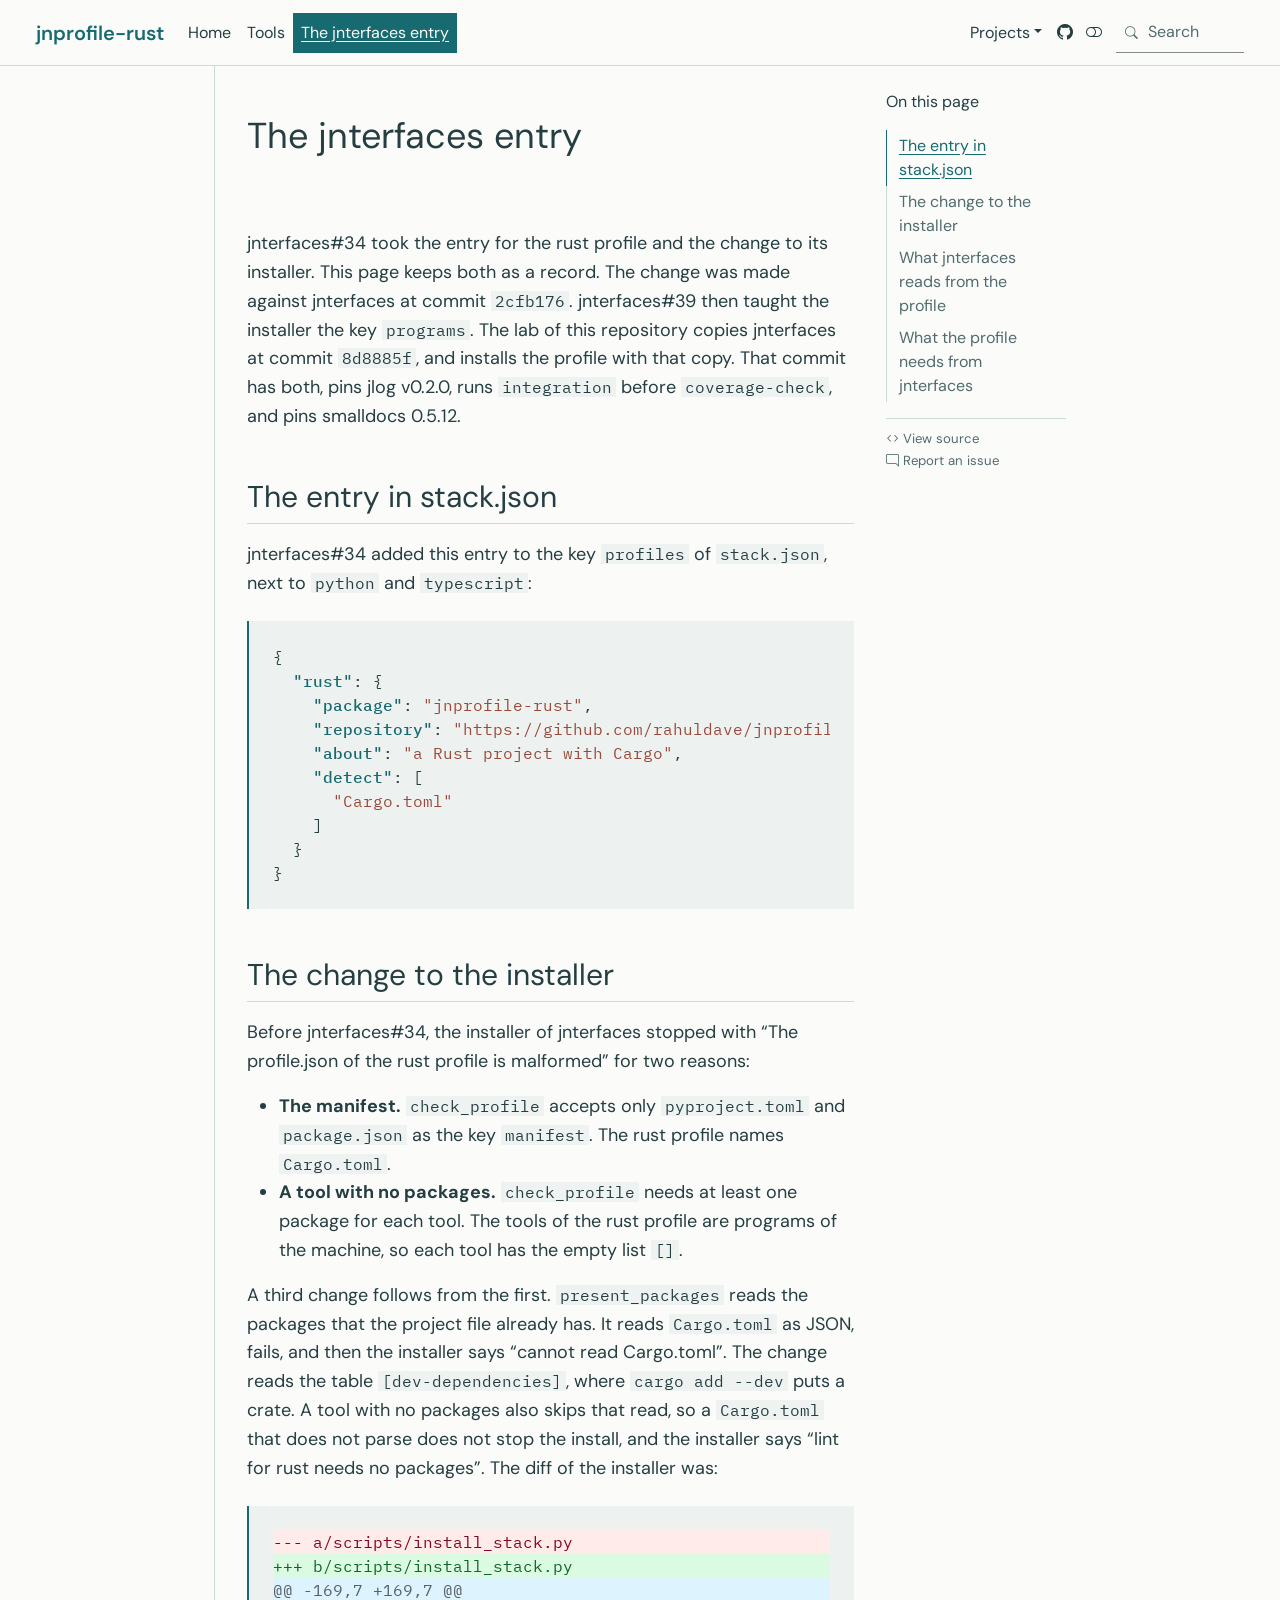
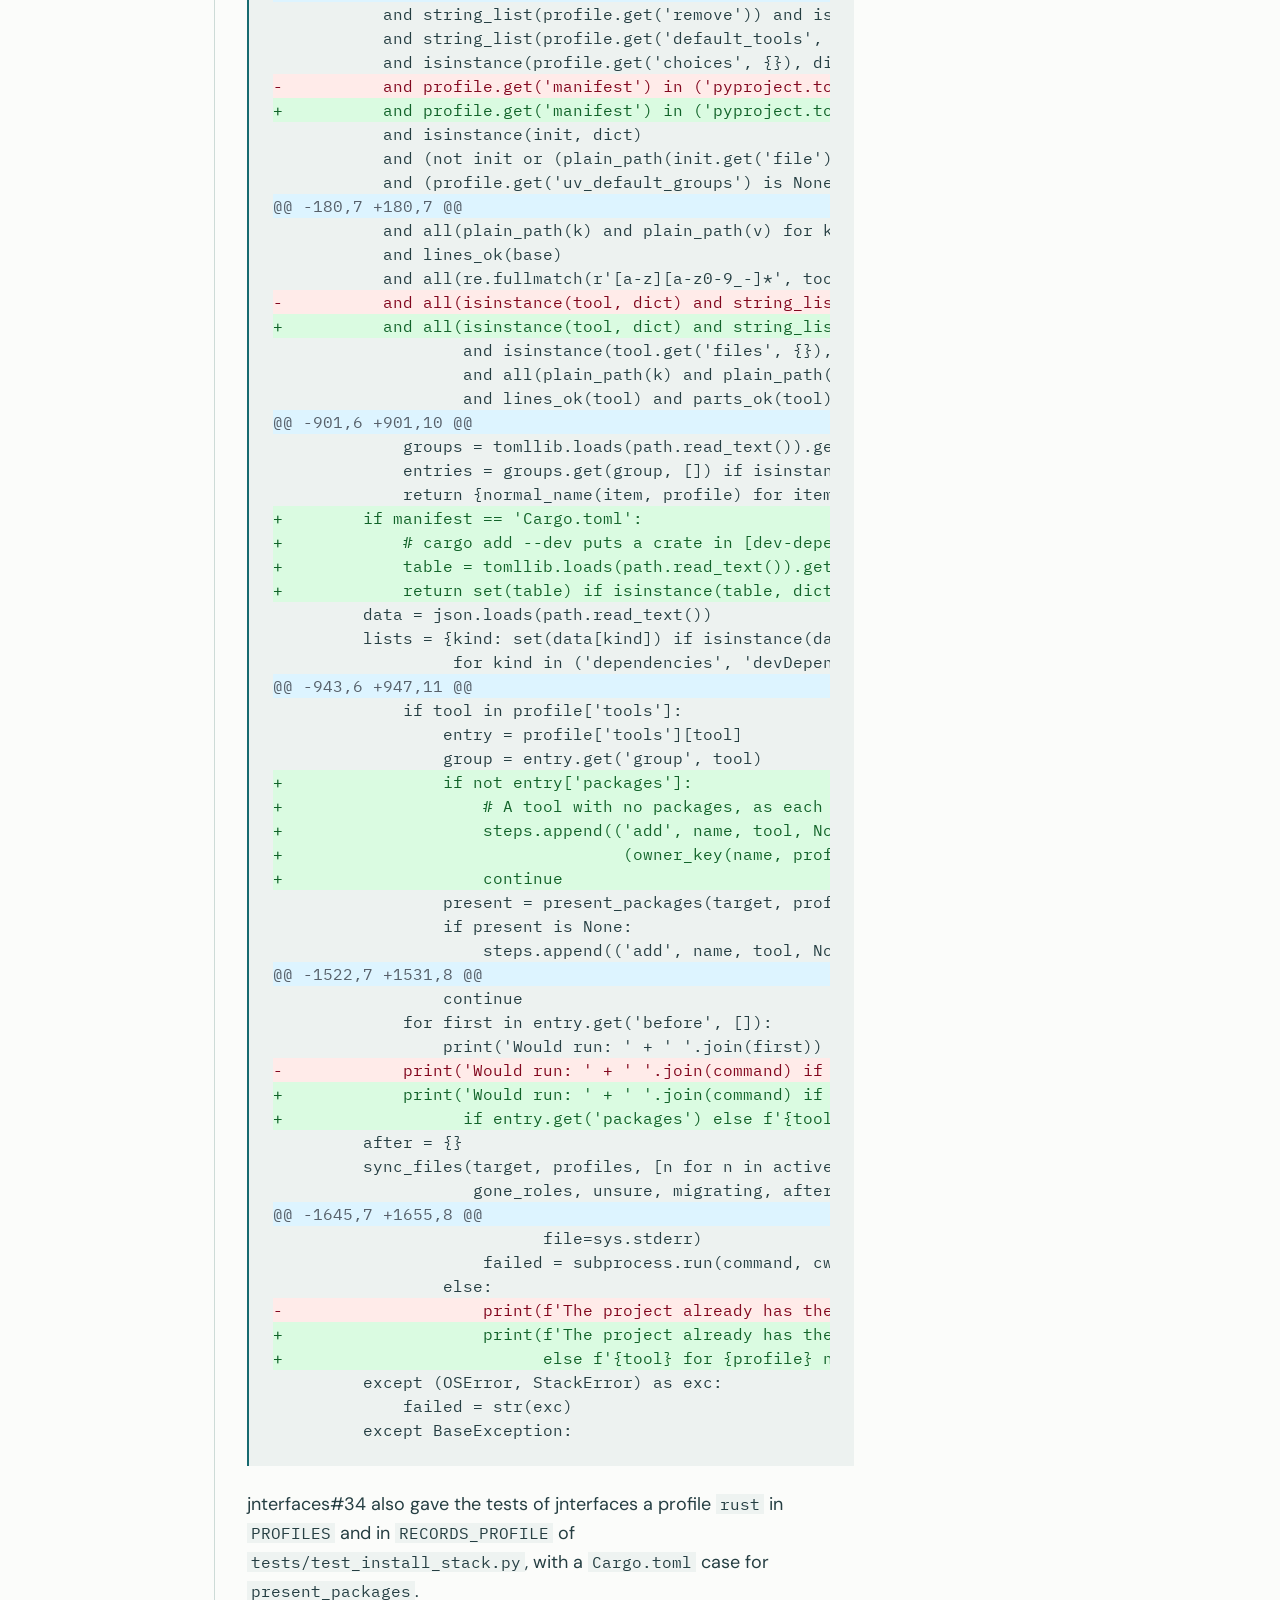
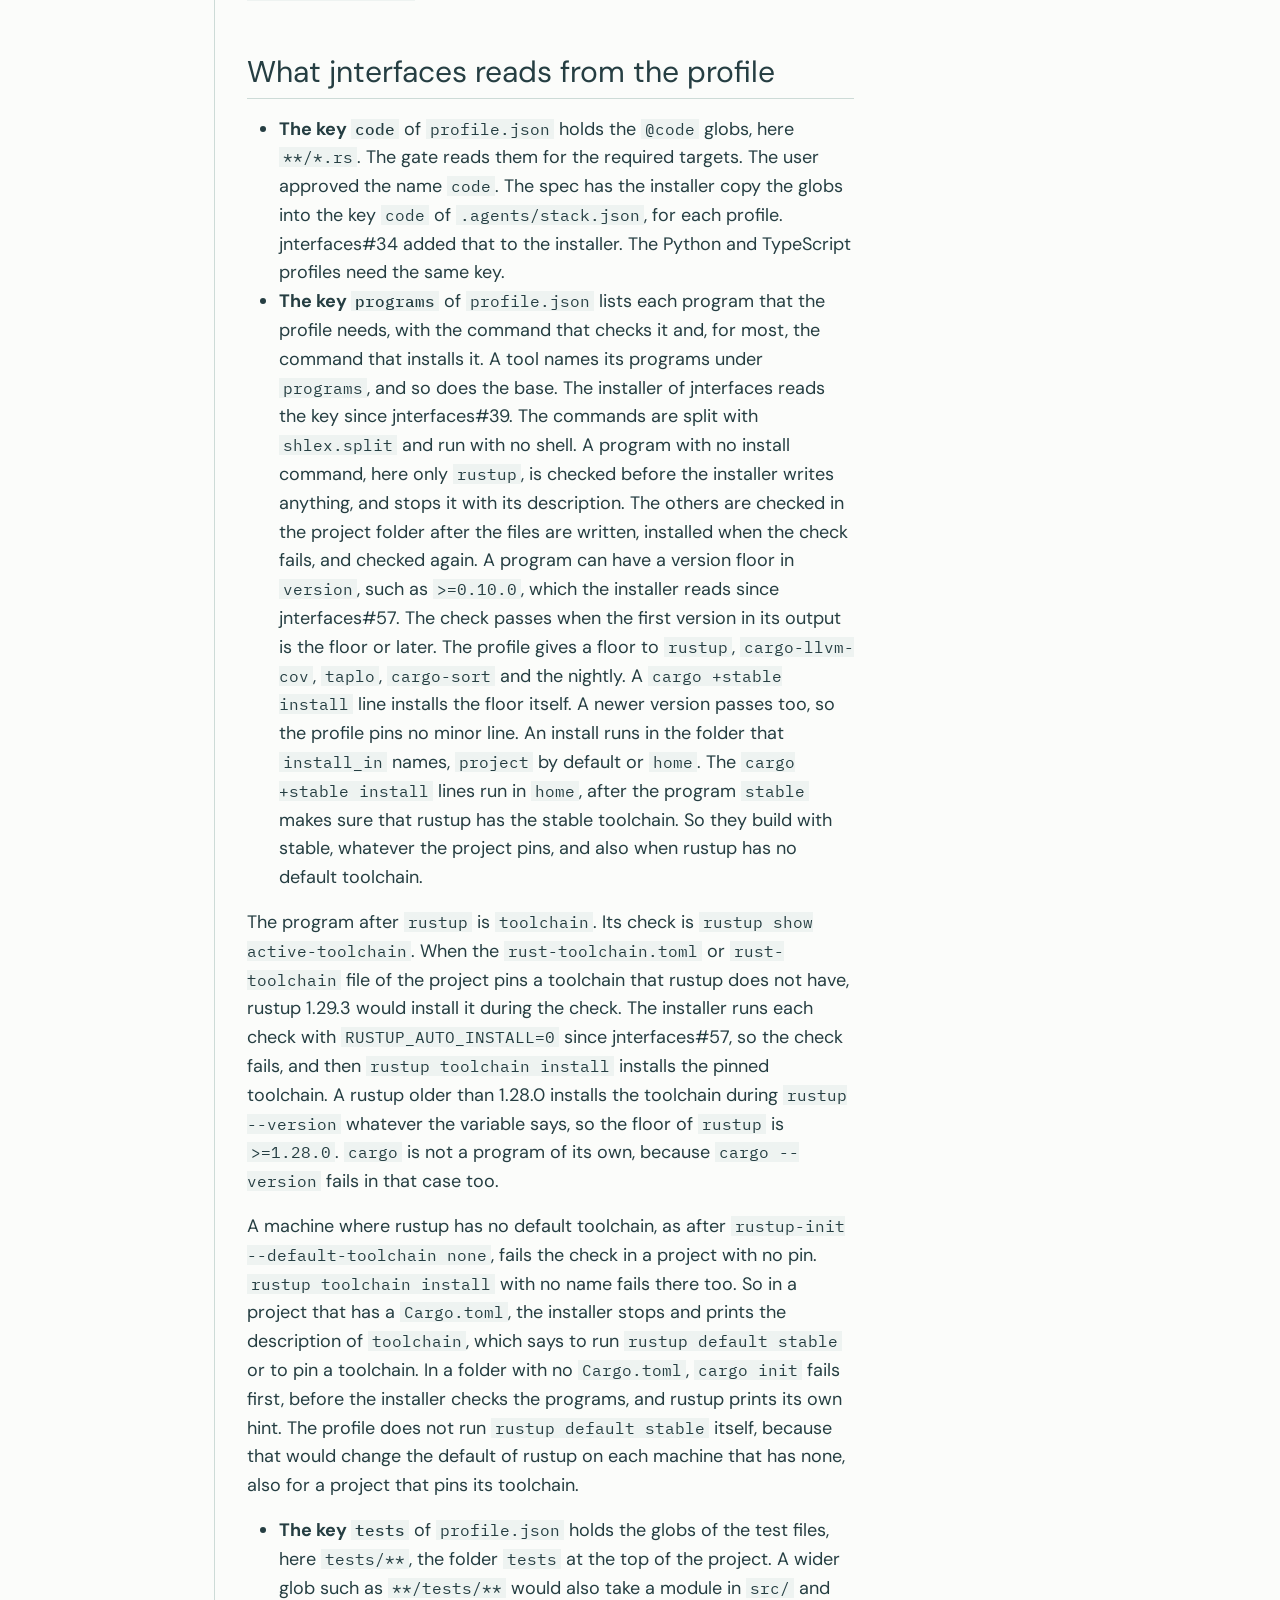
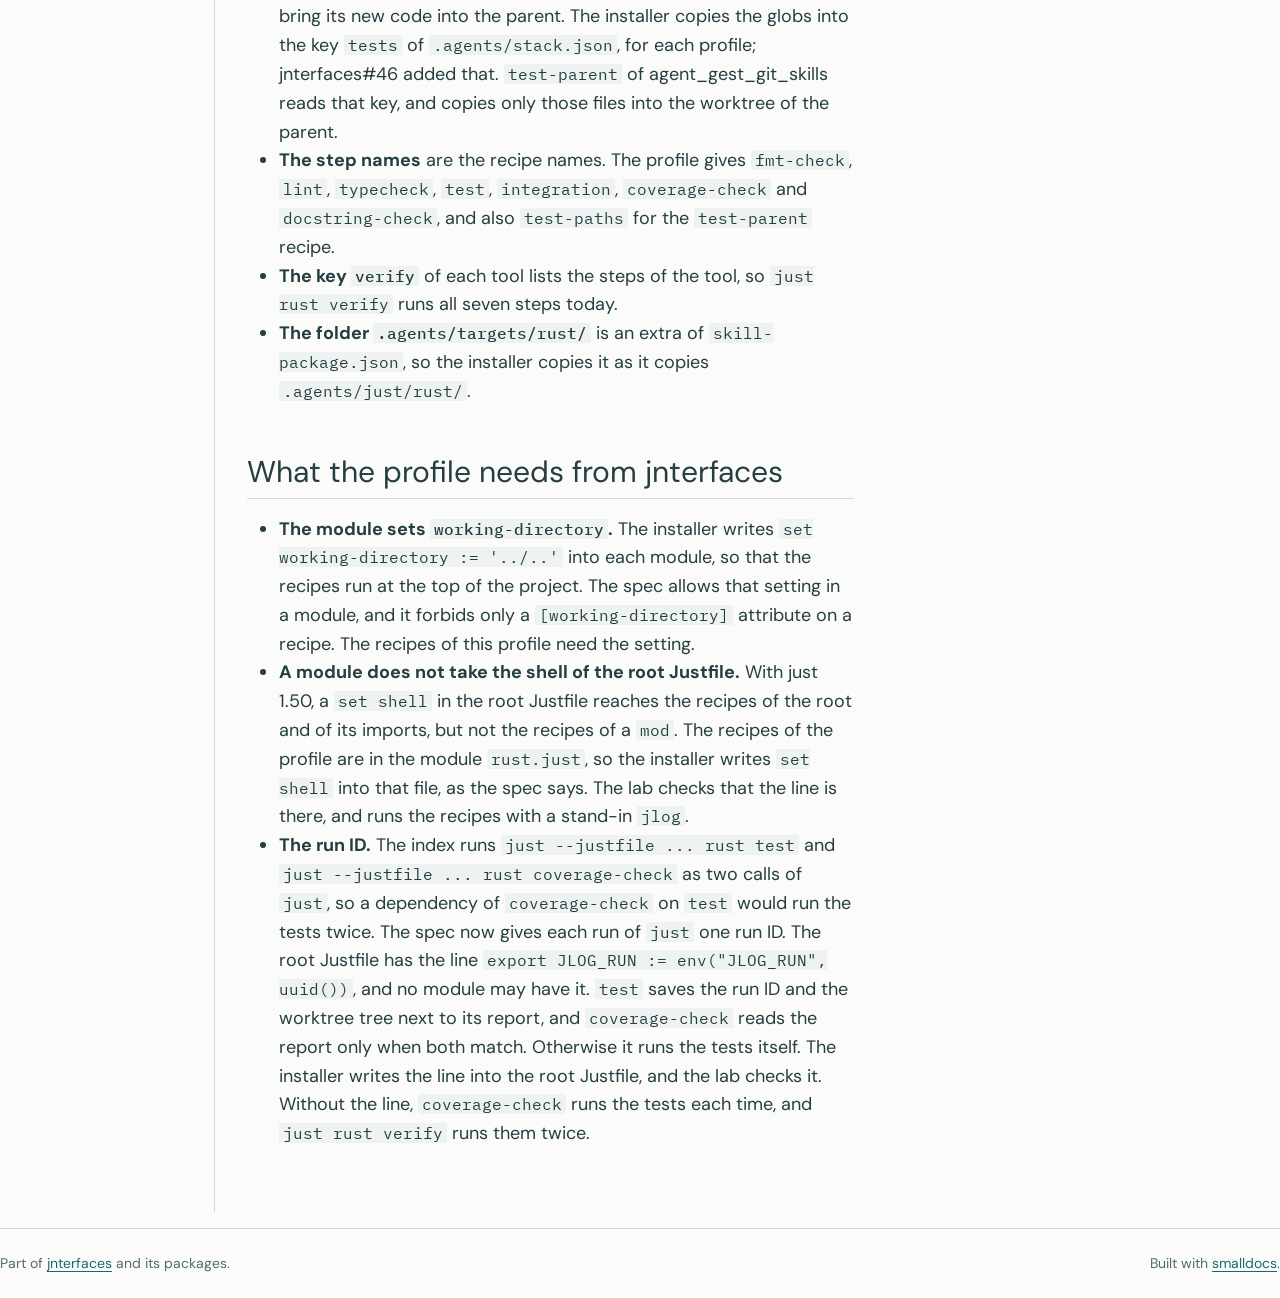
==== jnterfaces-entry.html @ d9512e12 "Built site" ====
<!doctype html><html lang="en"><head><meta charset="utf-8"><meta name="generator" content="smalldocs-0.5.12"><meta name="viewport" content="width=device-width, initial-scale=1.0, user-scalable=yes"><title>The jnterfaces entry – jnprofile-rust</title><link rel="icon" href="favicon.svg"><link rel="stylesheet" href="site_libs/themes/atelier/atelier.css" data-mode="light" class="quarto-color-scheme" id="quarto-bootstrap-light" media="not all and (prefers-color-scheme: dark)"><link rel="stylesheet" href="site_libs/themes/atelier/atelier-dark.css" data-mode="dark" class="quarto-color-scheme quarto-color-alternate" id="quarto-bootstrap-dark" media="(prefers-color-scheme: dark)"><link rel="stylesheet" href="site_libs/bootstrap-icons/bootstrap-icons.min.css"><link rel="stylesheet" href="site_libs/smalldocs.css"><meta name="smalldocs:offset" content="./"><script src="site_libs/bootstrap/bootstrap.bundle.min.js"></script><script src="site_libs/fuse/fuse.min.js"></script><script src="site_libs/smalldocs.js" defer></script><script>(function(){var d=document.documentElement,s=null;try{s=localStorage.getItem('smalldocs-scheme')}catch(e){}var alt=s?s==='alternate':!!(window.matchMedia&&matchMedia('(prefers-color-scheme: dark)').matches);var ls=document.querySelectorAll('link.quarto-color-scheme');if(alt)d.dataset.scheme='alternate';if(s)ls.forEach(function(l){var on=l.classList.contains('quarto-color-alternate')===alt;if(on)l.setAttribute('blocking','render');l.media=on?'all':'not all'});var on=ls[alt?1:0];if(on&&on.dataset.mode==='dark')d.classList.add('quarto-dark')})();</script></head><body class="nav-fixed"><header id="quarto-header" class="headroom sticky-top"><nav class="navbar navbar-expand-lg sd-navbar-default"><div class="navbar-container container-fluid"><div class="navbar-brand-container mx-auto"><a class="navbar-brand" href="index.html"><span class="navbar-title">jnprofile-rust</span></a></div><button class="navbar-toggler" type="button" data-bs-toggle="collapse" data-bs-target="#navbarCollapse" aria-controls="navbarCollapse" aria-expanded="false" aria-label="Toggle navigation"><span class="navbar-toggler-icon"></span></button><div class="collapse navbar-collapse" id="navbarCollapse"><ul class="navbar-nav navbar-nav-scroll me-auto"><li class="nav-item"><a class="nav-link" href="index.html"><span class="menu-text">Home</span></a></li><li class="nav-item"><a class="nav-link" href="tools.html"><span class="menu-text">Tools</span></a></li><li class="nav-item"><a class="nav-link active" href="jnterfaces-entry.html" aria-current="page"><span class="menu-text">The jnterfaces entry</span></a></li></ul><ul class="navbar-nav navbar-nav-scroll ms-auto"><li class="nav-item dropdown"><a class="nav-link dropdown-toggle" href="#" id="nav-menu-1" role="link" data-bs-toggle="dropdown" aria-expanded="false"><span class="menu-text">Projects</span></a><ul class="dropdown-menu" aria-labelledby="nav-menu-1"><li class=""><a class="dropdown-item" href="https://rahuldave.github.io/jnterfaces/"><span class="menu-text">jnterfaces</span></a></li><li class=""><a class="dropdown-item" href="https://rahuldave.github.io/jnprofile-python/"><span class="menu-text">jnprofile-python</span></a></li><li class=""><a class="dropdown-item" href="https://rahuldave.github.io/jnprofile-typescript/"><span class="menu-text">jnprofile-typescript</span></a></li><li class=""><a class="dropdown-item" href="https://rahuldave.github.io/jnprofile-rust/"><span class="menu-text">jnprofile-rust</span></a></li><li class=""><a class="dropdown-item" href="https://rahuldave.github.io/agent_gest_git_skills/"><span class="menu-text">agent_gest_git_skills</span></a></li></ul></li><li class="nav-item compact"><a class="nav-link" href="https://github.com/rahuldave/jnprofile-rust" aria-label="github"><i class="bi bi-github" role="img"></i></a></li><li class="nav-item compact"><a class="quarto-color-scheme-toggle nav-link" href="" title="Toggle dark mode" onclick="window.smalldocsToggleScheme(); return false;"><i class="bi"></i></a></li></ul><div class="quarto-navbar-tools"><div class="smalldocs-search" id="quarto-search"><i class="bi bi-search" aria-hidden="true"></i><input type="search" class="form-control form-control-sm" placeholder="Search" aria-label="Search" autocomplete="off"><div class="smalldocs-search-results dropdown-menu"></div></div></div></div></div></nav></header><div id="quarto-content" class="quarto-container page-columns page-rows-contents page-layout-article has-margin"><div id="quarto-margin-sidebar" class="sidebar margin-sidebar"><nav id="TOC" role="doc-toc" class="toc-active"><h2 id="toc-title">On this page</h2><ul><li><a href="#the-entry-in-stack.json" id="toc-the-entry-in-stack.json" class="nav-link" data-scroll-target="#the-entry-in-stack.json">The entry in stack.json</a></li><li><a href="#the-change-to-the-installer" id="toc-the-change-to-the-installer" class="nav-link" data-scroll-target="#the-change-to-the-installer">The change to the installer</a></li><li><a href="#what-jnterfaces-reads-from-the-profile" id="toc-what-jnterfaces-reads-from-the-profile" class="nav-link" data-scroll-target="#what-jnterfaces-reads-from-the-profile">What jnterfaces reads from the profile</a></li><li><a href="#what-the-profile-needs-from-jnterfaces" id="toc-what-the-profile-needs-from-jnterfaces" class="nav-link" data-scroll-target="#what-the-profile-needs-from-jnterfaces">What the profile needs from jnterfaces</a></li></ul></nav><div class="toc-actions"><div class="action-links"><a href="https://github.com/rahuldave/jnprofile-rust/blob/main/docs/jnterfaces-entry.md" class="toc-action"><i class="bi bi-code"></i> View source</a></div><div class="action-links"><a href="https://github.com/rahuldave/jnprofile-rust/issues/new" class="toc-action"><i class="bi bi-chat-right"></i> Report an issue</a></div></div></div><main class="content" id="quarto-document-content"><header id="title-block-header" class="quarto-title-block default"><div class="quarto-title"><h1 class="title">The jnterfaces entry</h1></div><div class="quarto-title-meta"></div></header><p>jnterfaces#34 took the entry for the rust profile and the change to its installer. This page keeps both as a record. The change was made against jnterfaces at commit <code>2cfb176</code>. jnterfaces#39 then taught the installer the key <code>programs</code>. The lab of this repository copies jnterfaces at commit <code>8d8885f</code>, and installs the profile with that copy. That commit has both, pins jlog v0.2.0, runs <code>integration</code> before <code>coverage-check</code>, and pins smalldocs 0.5.12.</p>
<section id="the-entry-in-stack.json" class="level2">
<h2 class="anchored" data-anchor-id="the-entry-in-stack.json">The entry in stack.json</h2>
<p>jnterfaces#34 added this entry to the key <code>profiles</code> of <code>stack.json</code>, next to <code>python</code> and <code>typescript</code>:</p>
<div class="code-copy-outer-scaffold"><div class="sourceCode" id="cb1"><pre class="sourceCode json code-with-copy"><code class="sourceCode json">{
  <span class="kw">&quot;rust&quot;</span>: {
    <span class="kw">&quot;package&quot;</span>: <span class="st">&quot;jnprofile-rust&quot;</span>,
    <span class="kw">&quot;repository&quot;</span>: <span class="st">&quot;https://github.com/rahuldave/jnprofile-rust&quot;</span>,
    <span class="kw">&quot;about&quot;</span>: <span class="st">&quot;a Rust project with Cargo&quot;</span>,
    <span class="kw">&quot;detect&quot;</span>: [
      <span class="st">&quot;Cargo.toml&quot;</span>
    ]
  }
}</code></pre></div><button title="Copy to Clipboard" class="code-copy-button"><i class="bi"></i></button></div>
</section>
<section id="the-change-to-the-installer" class="level2">
<h2 class="anchored" data-anchor-id="the-change-to-the-installer">The change to the installer</h2>
<p>Before jnterfaces#34, the installer of jnterfaces stopped with “The profile.json of the rust profile is malformed” for two reasons:</p>
<ul>
<li><strong>The manifest.</strong> <code>check_profile</code> accepts only <code>pyproject.toml</code> and <code>package.json</code> as the key <code>manifest</code>. The rust profile names <code>Cargo.toml</code>.</li>
<li><strong>A tool with no packages.</strong> <code>check_profile</code> needs at least one package for each tool. The tools of the rust profile are programs of the machine, so each tool has the empty list <code>[]</code>.</li>
</ul>
<p>A third change follows from the first. <code>present_packages</code> reads the packages that the project file already has. It reads <code>Cargo.toml</code> as JSON, fails, and then the installer says “cannot read Cargo.toml”. The change reads the table <code>[dev-dependencies]</code>, where <code>cargo add --dev</code> puts a crate. A tool with no packages also skips that read, so a <code>Cargo.toml</code> that does not parse does not stop the install, and the installer says “lint for rust needs no packages”. The diff of the installer was:</p>
<div class="code-copy-outer-scaffold"><div class="sourceCode" id="cb2"><pre class="sourceCode diff code-with-copy"><code class="sourceCode diff"><span class="gd">--- a/scripts/install_stack.py</span>
<span class="gi">+++ b/scripts/install_stack.py</span>
<span class="gu">@@ -169,7 +169,7 @@</span>
           and string_list(profile.get(&#x27;remove&#x27;)) and isinstance(tools, dict) and tools
           and string_list(profile.get(&#x27;default_tools&#x27;, [])) and set(profile.get(&#x27;default_tools&#x27;, [])) &lt;= set(tools)
           and isinstance(profile.get(&#x27;choices&#x27;, {}), dict) and set(profile.get(&#x27;choices&#x27;, {})) &lt;= set(choices)
<span class="gd">-          and profile.get(&#x27;manifest&#x27;) in (&#x27;pyproject.toml&#x27;, &#x27;package.json&#x27;)</span>
<span class="gi">+          and profile.get(&#x27;manifest&#x27;) in (&#x27;pyproject.toml&#x27;, &#x27;package.json&#x27;, &#x27;Cargo.toml&#x27;)</span>
           and isinstance(init, dict)
           and (not init or (plain_path(init.get(&#x27;file&#x27;)) and string_list(init.get(&#x27;command&#x27;)) and init[&#x27;command&#x27;]))
           and (profile.get(&#x27;uv_default_groups&#x27;) is None or isinstance(profile[&#x27;uv_default_groups&#x27;], str)
<span class="gu">@@ -180,7 +180,7 @@</span>
           and all(plain_path(k) and plain_path(v) for k, v in base.get(&#x27;files&#x27;, {}).items())
           and lines_ok(base)
           and all(re.fullmatch(r&#x27;[a-z][a-z0-9_-]*&#x27;, tool_name) for tool_name in tools)
<span class="gd">-          and all(isinstance(tool, dict) and string_list(tool.get(&#x27;packages&#x27;)) and tool[&#x27;packages&#x27;]</span>
<span class="gi">+          and all(isinstance(tool, dict) and string_list(tool.get(&#x27;packages&#x27;))</span>
                   and isinstance(tool.get(&#x27;files&#x27;, {}), dict)
                   and all(plain_path(k) and plain_path(v) for k, v in tool.get(&#x27;files&#x27;, {}).items())
                   and lines_ok(tool) and parts_ok(tool)
<span class="gu">@@ -901,6 +901,10 @@</span>
             groups = tomllib.loads(path.read_text()).get(&#x27;dependency-groups&#x27;, {})
             entries = groups.get(group, []) if isinstance(groups, dict) else []
             return {normal_name(item, profile) for item in entries if isinstance(item, str)}
<span class="gi">+        if manifest == &#x27;Cargo.toml&#x27;:</span>
<span class="gi">+            # cargo add --dev puts a crate in [dev-dependencies]. A tool of the rust profile may have no crate.</span>
<span class="gi">+            table = tomllib.loads(path.read_text()).get(&#x27;dev-dependencies&#x27;, {})</span>
<span class="gi">+            return set(table) if isinstance(table, dict) else None</span>
         data = json.loads(path.read_text())
         lists = {kind: set(data[kind]) if isinstance(data.get(kind), dict) else set()
                  for kind in (&#x27;dependencies&#x27;, &#x27;devDependencies&#x27;, &#x27;optionalDependencies&#x27;, &#x27;peerDependencies&#x27;)}
<span class="gu">@@ -943,6 +947,11 @@</span>
             if tool in profile[&#x27;tools&#x27;]:
                 entry = profile[&#x27;tools&#x27;][tool]
                 group = entry.get(&#x27;group&#x27;, tool)
<span class="gi">+                if not entry[&#x27;packages&#x27;]:</span>
<span class="gi">+                    # A tool with no packages, as each tool of the rust profile, needs no read of the project file.</span>
<span class="gi">+                    steps.append((&#x27;add&#x27;, name, tool, None, entry.get(&#x27;files&#x27;, {}), entry,</span>
<span class="gi">+                                  (owner_key(name, profile, tool), []), None))</span>
<span class="gi">+                    continue</span>
                 present = present_packages(target, profile, group)
                 if present is None:
                     steps.append((&#x27;add&#x27;, name, tool, None, {}, entry, (owner_key(name, profile, tool), []),
<span class="gu">@@ -1522,7 +1531,8 @@</span>
                 continue
             for first in entry.get(&#x27;before&#x27;, []):
                 print(&#x27;Would run: &#x27; + &#x27; &#x27;.join(first))
<span class="gd">-            print(&#x27;Would run: &#x27; + &#x27; &#x27;.join(command) if command else f&#x27;The project already has the packages of {tool}&#x27;)</span>
<span class="gi">+            print(&#x27;Would run: &#x27; + &#x27; &#x27;.join(command) if command else f&#x27;The project already has the packages of {tool}&#x27;</span>
<span class="gi">+                  if entry.get(&#x27;packages&#x27;) else f&#x27;{tool} needs no packages&#x27;)</span>
         after = {}
         sync_files(target, profiles, [n for n in active if n not in leaving], tools, active, True, parts, roles,
                    gone_roles, unsure, migrating, after=after)
<span class="gu">@@ -1645,7 +1655,8 @@</span>
                           file=sys.stderr)
                     failed = subprocess.run(command, cwd=target, env=project_env()).returncode
                 else:
<span class="gd">-                    print(f&#x27;The project already has the packages of {tool} for {profile}&#x27;, file=sys.stderr)</span>
<span class="gi">+                    print(f&#x27;The project already has the packages of {tool} for {profile}&#x27; if entry.get(&#x27;packages&#x27;)</span>
<span class="gi">+                          else f&#x27;{tool} for {profile} needs no packages&#x27;, file=sys.stderr)</span>
         except (OSError, StackError) as exc:
             failed = str(exc)
         except BaseException:</code></pre></div><button title="Copy to Clipboard" class="code-copy-button"><i class="bi"></i></button></div>
<p>jnterfaces#34 also gave the tests of jnterfaces a profile <code>rust</code> in <code>PROFILES</code> and in <code>RECORDS_PROFILE</code> of <code>tests/test_install_stack.py</code>, with a <code>Cargo.toml</code> case for <code>present_packages</code>.</p>
</section>
<section id="what-jnterfaces-reads-from-the-profile" class="level2">
<h2 class="anchored" data-anchor-id="what-jnterfaces-reads-from-the-profile">What jnterfaces reads from the profile</h2>
<ul>
<li><strong>The key <code>code</code></strong> of <code>profile.json</code> holds the <code>@code</code> globs, here <code>**/*.rs</code>. The gate reads them for the required targets. The user approved the name <code>code</code>. The spec has the installer copy the globs into the key <code>code</code> of <code>.agents/stack.json</code>, for each profile. jnterfaces#34 added that to the installer. The Python and TypeScript profiles need the same key.</li>
<li><strong>The key <code>programs</code></strong> of <code>profile.json</code> lists each program that the profile needs, with the command that checks it and, for most, the command that installs it. A tool names its programs under <code>programs</code>, and so does the base. The installer of jnterfaces reads the key since jnterfaces#39. The commands are split with <code>shlex.split</code> and run with no shell. A program with no install command, here only <code>rustup</code>, is checked before the installer writes anything, and stops it with its description. The others are checked in the project folder after the files are written, installed when the check fails, and checked again. A program can have a version floor in <code>version</code>, such as <code>&gt;=0.10.0</code>, which the installer reads since jnterfaces#57. The check passes when the first version in its output is the floor or later. The profile gives a floor to <code>rustup</code>, <code>cargo-llvm-cov</code>, <code>taplo</code>, <code>cargo-sort</code> and the nightly. A <code>cargo +stable install</code> line installs the floor itself. A newer version passes too, so the profile pins no minor line. An install runs in the folder that <code>install_in</code> names, <code>project</code> by default or <code>home</code>. The <code>cargo +stable install</code> lines run in <code>home</code>, after the program <code>stable</code> makes sure that rustup has the stable toolchain. So they build with stable, whatever the project pins, and also when rustup has no default toolchain.</li>
</ul>
<p>The program after <code>rustup</code> is <code>toolchain</code>. Its check is <code>rustup show active-toolchain</code>. When the <code>rust-toolchain.toml</code> or <code>rust-toolchain</code> file of the project pins a toolchain that rustup does not have, rustup 1.29.3 would install it during the check. The installer runs each check with <code>RUSTUP_AUTO_INSTALL=0</code> since jnterfaces#57, so the check fails, and then <code>rustup toolchain install</code> installs the pinned toolchain. A rustup older than 1.28.0 installs the toolchain during <code>rustup --version</code> whatever the variable says, so the floor of <code>rustup</code> is <code>&gt;=1.28.0</code>. <code>cargo</code> is not a program of its own, because <code>cargo --version</code> fails in that case too.</p>
<p>A machine where rustup has no default toolchain, as after <code>rustup-init --default-toolchain none</code>, fails the check in a project with no pin. <code>rustup toolchain install</code> with no name fails there too. So in a project that has a <code>Cargo.toml</code>, the installer stops and prints the description of <code>toolchain</code>, which says to run <code>rustup default stable</code> or to pin a toolchain. In a folder with no <code>Cargo.toml</code>, <code>cargo init</code> fails first, before the installer checks the programs, and rustup prints its own hint. The profile does not run <code>rustup default stable</code> itself, because that would change the default of rustup on each machine that has none, also for a project that pins its toolchain.</p>
<ul>
<li><strong>The key <code>tests</code></strong> of <code>profile.json</code> holds the globs of the test files, here <code>tests/**</code>, the folder <code>tests</code> at the top of the project. A wider glob such as <code>**/tests/**</code> would also take a module in <code>src/</code> and bring its new code into the parent. The installer copies the globs into the key <code>tests</code> of <code>.agents/stack.json</code>, for each profile; jnterfaces#46 added that. <code>test-parent</code> of agent_gest_git_skills reads that key, and copies only those files into the worktree of the parent.</li>
<li><strong>The step names</strong> are the recipe names. The profile gives <code>fmt-check</code>, <code>lint</code>, <code>typecheck</code>, <code>test</code>, <code>integration</code>, <code>coverage-check</code> and <code>docstring-check</code>, and also <code>test-paths</code> for the <code>test-parent</code> recipe.</li>
<li><strong>The key <code>verify</code></strong> of each tool lists the steps of the tool, so <code>just rust verify</code> runs all seven steps today.</li>
<li><strong>The folder <code>.agents/targets/rust/</code></strong> is an extra of <code>skill-package.json</code>, so the installer copies it as it copies <code>.agents/just/rust/</code>.</li>
</ul>
</section>
<section id="what-the-profile-needs-from-jnterfaces" class="level2">
<h2 class="anchored" data-anchor-id="what-the-profile-needs-from-jnterfaces">What the profile needs from jnterfaces</h2>
<ul>
<li><strong>The module sets <code>working-directory</code>.</strong> The installer writes <code>set working-directory := &#x27;../..&#x27;</code> into each module, so that the recipes run at the top of the project. The spec allows that setting in a module, and it forbids only a <code>[working-directory]</code> attribute on a recipe. The recipes of this profile need the setting.</li>
<li><strong>A module does not take the shell of the root Justfile.</strong> With just 1.50, a <code>set shell</code> in the root Justfile reaches the recipes of the root and of its imports, but not the recipes of a <code>mod</code>. The recipes of the profile are in the module <code>rust.just</code>, so the installer writes <code>set shell</code> into that file, as the spec says. The lab checks that the line is there, and runs the recipes with a stand-in <code>jlog</code>.</li>
<li><strong>The run ID.</strong> The index runs <code>just --justfile ... rust test</code> and <code>just --justfile ... rust coverage-check</code> as two calls of <code>just</code>, so a dependency of <code>coverage-check</code> on <code>test</code> would run the tests twice. The spec now gives each run of <code>just</code> one run ID. The root Justfile has the line <code>export JLOG_RUN := env(&quot;JLOG_RUN&quot;, uuid())</code>, and no module may have it. <code>test</code> saves the run ID and the worktree tree next to its report, and <code>coverage-check</code> reads the report only when both match. Otherwise it runs the tests itself. The installer writes the line into the root Justfile, and the lab checks it. Without the line, <code>coverage-check</code> runs the tests each time, and <code>just rust verify</code> runs them twice.</li>
</ul>
</section>
</main></div><footer class="footer"><div class="nav-footer"><div class="nav-footer-left">Part of <a href="https://rahuldave.github.io/jnterfaces/">jnterfaces</a> and its packages.</div><div class="nav-footer-center"></div><div class="nav-footer-right">Built with <a href="https://docs.smallish.dev/">smalldocs</a>.</div></div></footer></body></html>
---- site_libs/themes/atelier/atelier.css ----
@charset "UTF-8";/*!
 * Bootstrap  v5.3.8 (https://getbootstrap.com/)
 * Copyright 2011-2025 The Bootstrap Authors
 * Licensed under MIT (https://github.com/twbs/bootstrap/blob/main/LICENSE)
 */:root,[data-bs-theme=light]{--bs-blue:#0d6efd;--bs-indigo:#6610f2;--bs-purple:#6f42c1;--bs-pink:#d63384;--bs-red:#dc3545;--bs-orange:#fd7e14;--bs-yellow:#ffc107;--bs-green:#198754;--bs-teal:#20c997;--bs-cyan:#0dcaf0;--bs-black:#000;--bs-white:#fff;--bs-gray:#6c757d;--bs-gray-dark:#343a40;--bs-gray-100:#f8f9fa;--bs-gray-200:#e9ecef;--bs-gray-300:#dee2e6;--bs-gray-400:#ced4da;--bs-gray-500:#adb5bd;--bs-gray-600:#6c757d;--bs-gray-700:#495057;--bs-gray-800:#343a40;--bs-gray-900:#212529;--bs-primary:#0d6efd;--bs-secondary:#6c757d;--bs-success:#198754;--bs-info:#0dcaf0;--bs-warning:#ffc107;--bs-danger:#dc3545;--bs-light:#f8f9fa;--bs-dark:#212529;--bs-primary-rgb:13,110,253;--bs-secondary-rgb:108,117,125;--bs-success-rgb:25,135,84;--bs-info-rgb:13,202,240;--bs-warning-rgb:255,193,7;--bs-danger-rgb:220,53,69;--bs-light-rgb:248,249,250;--bs-dark-rgb:33,37,41;--bs-primary-text-emphasis:#052c65;--bs-secondary-text-emphasis:#2b2f32;--bs-success-text-emphasis:#0a3622;--bs-info-text-emphasis:#055160;--bs-warning-text-emphasis:#664d03;--bs-danger-text-emphasis:#58151c;--bs-light-text-emphasis:#495057;--bs-dark-text-emphasis:#495057;--bs-primary-bg-subtle:#cfe2ff;--bs-secondary-bg-subtle:#e2e3e5;--bs-success-bg-subtle:#d1e7dd;--bs-info-bg-subtle:#cff4fc;--bs-warning-bg-subtle:#fff3cd;--bs-danger-bg-subtle:#f8d7da;--bs-light-bg-subtle:#fcfcfd;--bs-dark-bg-subtle:#ced4da;--bs-primary-border-subtle:#9ec5fe;--bs-secondary-border-subtle:#c4c8cb;--bs-success-border-subtle:#a3cfbb;--bs-info-border-subtle:#9eeaf9;--bs-warning-border-subtle:#ffe69c;--bs-danger-border-subtle:#f1aeb5;--bs-light-border-subtle:#e9ecef;--bs-dark-border-subtle:#adb5bd;--bs-white-rgb:255,255,255;--bs-black-rgb:0,0,0;--bs-font-sans-serif:system-ui,-apple-system,"Segoe UI",Roboto,"Helvetica Neue","Noto Sans","Liberation Sans",Arial,sans-serif,"Apple Color Emoji","Segoe UI Emoji","Segoe UI Symbol","Noto Color Emoji";--bs-font-monospace:SFMono-Regular,Menlo,Monaco,Consolas,"Liberation Mono","Courier New",monospace;--bs-gradient:linear-gradient(180deg, rgba(255, 255, 255, 0.15), rgba(255, 255, 255, 0));--bs-body-font-family:var(--bs-font-sans-serif);--bs-body-font-size:1rem;--bs-body-font-weight:400;--bs-body-line-height:1.5;--bs-body-color:#212529;--bs-body-color-rgb:33,37,41;--bs-body-bg:#fff;--bs-body-bg-rgb:255,255,255;--bs-emphasis-color:#000;--bs-emphasis-color-rgb:0,0,0;--bs-secondary-color:rgba(33, 37, 41, 0.75);--bs-secondary-color-rgb:33,37,41;--bs-secondary-bg:#e9ecef;--bs-secondary-bg-rgb:233,236,239;--bs-tertiary-color:rgba(33, 37, 41, 0.5);--bs-tertiary-color-rgb:33,37,41;--bs-tertiary-bg:#f8f9fa;--bs-tertiary-bg-rgb:248,249,250;--bs-heading-color:inherit;--bs-link-color:#0d6efd;--bs-link-color-rgb:13,110,253;--bs-link-decoration:underline;--bs-link-hover-color:#0a58ca;--bs-link-hover-color-rgb:10,88,202;--bs-code-color:#d63384;--bs-highlight-color:#212529;--bs-highlight-bg:#fff3cd;--bs-border-width:1px;--bs-border-style:solid;--bs-border-color:#dee2e6;--bs-border-color-translucent:rgba(0, 0, 0, 0.175);--bs-border-radius:0.375rem;--bs-border-radius-sm:0.25rem;--bs-border-radius-lg:0.5rem;--bs-border-radius-xl:1rem;--bs-border-radius-xxl:2rem;--bs-border-radius-2xl:var(--bs-border-radius-xxl);--bs-border-radius-pill:50rem;--bs-box-shadow:0 0.5rem 1rem rgba(0, 0, 0, 0.15);--bs-box-shadow-sm:0 0.125rem 0.25rem rgba(0, 0, 0, 0.075);--bs-box-shadow-lg:0 1rem 3rem rgba(0, 0, 0, 0.175);--bs-box-shadow-inset:inset 0 1px 2px rgba(0, 0, 0, 0.075);--bs-focus-ring-width:0.25rem;--bs-focus-ring-opacity:0.25;--bs-focus-ring-color:rgba(13, 110, 253, 0.25);--bs-form-valid-color:#198754;--bs-form-valid-border-color:#198754;--bs-form-invalid-color:#dc3545;--bs-form-invalid-border-color:#dc3545}[data-bs-theme=dark]{color-scheme:dark;--bs-body-color:#dee2e6;--bs-body-color-rgb:222,226,230;--bs-body-bg:#212529;--bs-body-bg-rgb:33,37,41;--bs-emphasis-color:#fff;--bs-emphasis-color-rgb:255,255,255;--bs-secondary-color:rgba(222, 226, 230, 0.75);--bs-secondary-color-rgb:222,226,230;--bs-secondary-bg:#343a40;--bs-secondary-bg-rgb:52,58,64;--bs-tertiary-color:rgba(222, 226, 230, 0.5);--bs-tertiary-color-rgb:222,226,230;--bs-tertiary-bg:#2b3035;--bs-tertiary-bg-rgb:43,48,53;--bs-primary-text-emphasis:#6ea8fe;--bs-secondary-text-emphasis:#a7acb1;--bs-success-text-emphasis:#75b798;--bs-info-text-emphasis:#6edff6;--bs-warning-text-emphasis:#ffda6a;--bs-danger-text-emphasis:#ea868f;--bs-light-text-emphasis:#f8f9fa;--bs-dark-text-emphasis:#dee2e6;--bs-primary-bg-subtle:#031633;--bs-secondary-bg-subtle:#161719;--bs-success-bg-subtle:#051b11;--bs-info-bg-subtle:#032830;--bs-warning-bg-subtle:#332701;--bs-danger-bg-subtle:#2c0b0e;--bs-light-bg-subtle:#343a40;--bs-dark-bg-subtle:#1a1d20;--bs-primary-border-subtle:#084298;--bs-secondary-border-subtle:#41464b;--bs-success-border-subtle:#0f5132;--bs-info-border-subtle:#087990;--bs-warning-border-subtle:#997404;--bs-danger-border-subtle:#842029;--bs-light-border-subtle:#495057;--bs-dark-border-subtle:#343a40;--bs-heading-color:inherit;--bs-link-color:#6ea8fe;--bs-link-hover-color:#8bb9fe;--bs-link-color-rgb:110,168,254;--bs-link-hover-color-rgb:139,185,254;--bs-code-color:#e685b5;--bs-highlight-color:#dee2e6;--bs-highlight-bg:#664d03;--bs-border-color:#495057;--bs-border-color-translucent:rgba(255, 255, 255, 0.15);--bs-form-valid-color:#75b798;--bs-form-valid-border-color:#75b798;--bs-form-invalid-color:#ea868f;--bs-form-invalid-border-color:#ea868f}*,::after,::before{box-sizing:border-box}@media (prefers-reduced-motion:no-preference){:root{scroll-behavior:smooth}}body{margin:0;font-family:var(--bs-body-font-family);font-size:var(--bs-body-font-size);font-weight:var(--bs-body-font-weight);line-height:var(--bs-body-line-height);color:var(--bs-body-color);text-align:var(--bs-body-text-align);background-color:var(--bs-body-bg);-webkit-text-size-adjust:100%;-webkit-tap-highlight-color:transparent}hr{margin:1rem 0;color:inherit;border:0;border-top:var(--bs-border-width) solid;opacity:.25}.h1,.h2,.h3,.h4,.h5,.h6,h1,h2,h3,h4,h5,h6{margin-top:0;margin-bottom:.5rem;font-weight:500;line-height:1.2;color:var(--bs-heading-color)}.h1,h1{font-size:calc(1.375rem + 1.5vw)}@media (min-width:1200px){.h1,h1{font-size:2.5rem}}.h2,h2{font-size:calc(1.325rem + .9vw)}@media (min-width:1200px){.h2,h2{font-size:2rem}}.h3,h3{font-size:calc(1.3rem + .6vw)}@media (min-width:1200px){.h3,h3{font-size:1.75rem}}.h4,h4{font-size:calc(1.275rem + .3vw)}@media (min-width:1200px){.h4,h4{font-size:1.5rem}}.h5,h5{font-size:1.25rem}.h6,h6{font-size:1rem}p{margin-top:0;margin-bottom:1rem}abbr[title]{-webkit-text-decoration:underline dotted;text-decoration:underline dotted;cursor:help;-webkit-text-decoration-skip-ink:none;text-decoration-skip-ink:none}address{margin-bottom:1rem;font-style:normal;line-height:inherit}ol,ul{padding-left:2rem}dl,ol,ul{margin-top:0;margin-bottom:1rem}ol ol,ol ul,ul ol,ul ul{margin-bottom:0}dt{font-weight:700}dd{margin-bottom:.5rem;margin-left:0}blockquote{margin:0 0 1rem}b,strong{font-weight:bolder}.small,small{font-size:.875em}.mark,mark{padding:.1875em;color:var(--bs-highlight-color);background-color:var(--bs-highlight-bg)}sub,sup{position:relative;font-size:.75em;line-height:0;vertical-align:baseline}sub{bottom:-.25em}sup{top:-.5em}a{color:rgba(var(--bs-link-color-rgb),var(--bs-link-opacity,1));text-decoration:underline}a:hover{--bs-link-color-rgb:var(--bs-link-hover-color-rgb)}a:not([href]):not([class]),a:not([href]):not([class]):hover{color:inherit;text-decoration:none}code,kbd,pre,samp{font-family:var(--bs-font-monospace);font-size:1em}pre{display:block;margin-top:0;margin-bottom:1rem;overflow:auto;font-size:.875em}pre code{font-size:inherit;color:inherit;word-break:normal}code{font-size:.875em;color:var(--bs-code-color);word-wrap:break-word}a>code{color:inherit}kbd{padding:.1875rem .375rem;font-size:.875em;color:var(--bs-body-bg);background-color:var(--bs-body-color);border-radius:.25rem}kbd kbd{padding:0;font-size:1em}figure{margin:0 0 1rem}img,svg{vertical-align:middle}table{caption-side:bottom;border-collapse:collapse}caption{padding-top:.5rem;padding-bottom:.5rem;color:var(--bs-secondary-color);text-align:left}th{text-align:inherit;text-align:-webkit-match-parent}tbody,td,tfoot,th,thead,tr{border-color:inherit;border-style:solid;border-width:0}label{display:inline-block}button{border-radius:0}button:focus:not(:focus-visible){outline:0}button,input,optgroup,select,textarea{margin:0;font-family:inherit;font-size:inherit;line-height:inherit}button,select{text-transform:none}[role=button]{cursor:pointer}select{word-wrap:normal}select:disabled{opacity:1}[list]:not([type=date]):not([type=datetime-local]):not([type=month]):not([type=week]):not([type=time])::-webkit-calendar-picker-indicator{display:none!important}[type=button],[type=reset],[type=submit],button{-webkit-appearance:button}[type=button]:not(:disabled),[type=reset]:not(:disabled),[type=submit]:not(:disabled),button:not(:disabled){cursor:pointer}::-moz-focus-inner{padding:0;border-style:none}textarea{resize:vertical}fieldset{min-width:0;padding:0;margin:0;border:0}legend{float:left;width:100%;padding:0;margin-bottom:.5rem;line-height:inherit;font-size:calc(1.275rem + .3vw)}@media (min-width:1200px){legend{font-size:1.5rem}}legend+*{clear:left}::-webkit-datetime-edit-day-field,::-webkit-datetime-edit-fields-wrapper,::-webkit-datetime-edit-hour-field,::-webkit-datetime-edit-minute,::-webkit-datetime-edit-month-field,::-webkit-datetime-edit-text,::-webkit-datetime-edit-year-field{padding:0}::-webkit-inner-spin-button{height:auto}[type=search]{-webkit-appearance:textfield;outline-offset:-2px}[type=search]::-webkit-search-cancel-button{cursor:pointer;filter:grayscale(1)}::-webkit-search-decoration{-webkit-appearance:none}::-webkit-color-swatch-wrapper{padding:0}::-webkit-file-upload-button{font:inherit;-webkit-appearance:button}::file-selector-button{font:inherit;-webkit-appearance:button}output{display:inline-block}iframe{border:0}summary{display:list-item;cursor:pointer}progress{vertical-align:baseline}[hidden]{display:none!important}.lead{font-size:1.25rem;font-weight:300}.display-1{font-weight:300;line-height:1.2;font-size:calc(1.625rem + 4.5vw)}@media (min-width:1200px){.display-1{font-size:5rem}}.display-2{font-weight:300;line-height:1.2;font-size:calc(1.575rem + 3.9vw)}@media (min-width:1200px){.display-2{font-size:4.5rem}}.display-3{font-weight:300;line-height:1.2;font-size:calc(1.525rem + 3.3vw)}@media (min-width:1200px){.display-3{font-size:4rem}}.display-4{font-weight:300;line-height:1.2;font-size:calc(1.475rem + 2.7vw)}@media (min-width:1200px){.display-4{font-size:3.5rem}}.display-5{font-weight:300;line-height:1.2;font-size:calc(1.425rem + 2.1vw)}@media (min-width:1200px){.display-5{font-size:3rem}}.display-6{font-weight:300;line-height:1.2;font-size:calc(1.375rem + 1.5vw)}@media (min-width:1200px){.display-6{font-size:2.5rem}}.list-unstyled{padding-left:0;list-style:none}.list-inline{padding-left:0;list-style:none}.list-inline-item{display:inline-block}.list-inline-item:not(:last-child){margin-right:.5rem}.initialism{font-size:.875em;text-transform:uppercase}.blockquote{margin-bottom:1rem;font-size:1.25rem}.blockquote>:last-child{margin-bottom:0}.blockquote-footer{margin-top:-1rem;margin-bottom:1rem;font-size:.875em;color:#6c757d}.blockquote-footer::before{content:"— "}.img-fluid{max-width:100%;height:auto}.img-thumbnail{padding:.25rem;background-color:var(--bs-body-bg);border:var(--bs-border-width) solid var(--bs-border-color);border-radius:var(--bs-border-radius);max-width:100%;height:auto}.figure{display:inline-block}.figure-img{margin-bottom:.5rem;line-height:1}.figure-caption{font-size:.875em;color:var(--bs-secondary-color)}.container,.container-fluid,.container-lg,.container-md,.container-sm,.container-xl,.container-xxl{--bs-gutter-x:1.5rem;--bs-gutter-y:0;width:100%;padding-right:calc(var(--bs-gutter-x) * .5);padding-left:calc(var(--bs-gutter-x) * .5);margin-right:auto;margin-left:auto}@media (min-width:576px){.container,.container-sm{max-width:540px}}@media (min-width:768px){.container,.container-md,.container-sm{max-width:720px}}@media (min-width:992px){.container,.container-lg,.container-md,.container-sm{max-width:960px}}@media (min-width:1200px){.container,.container-lg,.container-md,.container-sm,.container-xl{max-width:1140px}}@media (min-width:1400px){.container,.container-lg,.container-md,.container-sm,.container-xl,.container-xxl{max-width:1320px}}:root{--bs-breakpoint-xs:0;--bs-breakpoint-sm:576px;--bs-breakpoint-md:768px;--bs-breakpoint-lg:992px;--bs-breakpoint-xl:1200px;--bs-breakpoint-xxl:1400px}.row{--bs-gutter-x:1.5rem;--bs-gutter-y:0;display:flex;flex-wrap:wrap;margin-top:calc(-1 * var(--bs-gutter-y));margin-right:calc(-.5 * var(--bs-gutter-x));margin-left:calc(-.5 * var(--bs-gutter-x))}.row>*{flex-shrink:0;width:100%;max-width:100%;padding-right:calc(var(--bs-gutter-x) * .5);padding-left:calc(var(--bs-gutter-x) * .5);margin-top:var(--bs-gutter-y)}.col{flex:1 0 0}.row-cols-auto>*{flex:0 0 auto;width:auto}.row-cols-1>*{flex:0 0 auto;width:100%}.row-cols-2>*{flex:0 0 auto;width:50%}.row-cols-3>*{flex:0 0 auto;width:33.33333333%}.row-cols-4>*{flex:0 0 auto;width:25%}.row-cols-5>*{flex:0 0 auto;width:20%}.row-cols-6>*{flex:0 0 auto;width:16.66666667%}.col-auto{flex:0 0 auto;width:auto}.col-1{flex:0 0 auto;width:8.33333333%}.col-2{flex:0 0 auto;width:16.66666667%}.col-3{flex:0 0 auto;width:25%}.col-4{flex:0 0 auto;width:33.33333333%}.col-5{flex:0 0 auto;width:41.66666667%}.col-6{flex:0 0 auto;width:50%}.col-7{flex:0 0 auto;width:58.33333333%}.col-8{flex:0 0 auto;width:66.66666667%}.col-9{flex:0 0 auto;width:75%}.col-10{flex:0 0 auto;width:83.33333333%}.col-11{flex:0 0 auto;width:91.66666667%}.col-12{flex:0 0 auto;width:100%}.offset-1{margin-left:8.33333333%}.offset-2{margin-left:16.66666667%}.offset-3{margin-left:25%}.offset-4{margin-left:33.33333333%}.offset-5{margin-left:41.66666667%}.offset-6{margin-left:50%}.offset-7{margin-left:58.33333333%}.offset-8{margin-left:66.66666667%}.offset-9{margin-left:75%}.offset-10{margin-left:83.33333333%}.offset-11{margin-left:91.66666667%}.g-0,.gx-0{--bs-gutter-x:0}.g-0,.gy-0{--bs-gutter-y:0}.g-1,.gx-1{--bs-gutter-x:0.25rem}.g-1,.gy-1{--bs-gutter-y:0.25rem}.g-2,.gx-2{--bs-gutter-x:0.5rem}.g-2,.gy-2{--bs-gutter-y:0.5rem}.g-3,.gx-3{--bs-gutter-x:1rem}.g-3,.gy-3{--bs-gutter-y:1rem}.g-4,.gx-4{--bs-gutter-x:1.5rem}.g-4,.gy-4{--bs-gutter-y:1.5rem}.g-5,.gx-5{--bs-gutter-x:3rem}.g-5,.gy-5{--bs-gutter-y:3rem}@media (min-width:576px){.col-sm{flex:1 0 0}.row-cols-sm-auto>*{flex:0 0 auto;width:auto}.row-cols-sm-1>*{flex:0 0 auto;width:100%}.row-cols-sm-2>*{flex:0 0 auto;width:50%}.row-cols-sm-3>*{flex:0 0 auto;width:33.33333333%}.row-cols-sm-4>*{flex:0 0 auto;width:25%}.row-cols-sm-5>*{flex:0 0 auto;width:20%}.row-cols-sm-6>*{flex:0 0 auto;width:16.66666667%}.col-sm-auto{flex:0 0 auto;width:auto}.col-sm-1{flex:0 0 auto;width:8.33333333%}.col-sm-2{flex:0 0 auto;width:16.66666667%}.col-sm-3{flex:0 0 auto;width:25%}.col-sm-4{flex:0 0 auto;width:33.33333333%}.col-sm-5{flex:0 0 auto;width:41.66666667%}.col-sm-6{flex:0 0 auto;width:50%}.col-sm-7{flex:0 0 auto;width:58.33333333%}.col-sm-8{flex:0 0 auto;width:66.66666667%}.col-sm-9{flex:0 0 auto;width:75%}.col-sm-10{flex:0 0 auto;width:83.33333333%}.col-sm-11{flex:0 0 auto;width:91.66666667%}.col-sm-12{flex:0 0 auto;width:100%}.offset-sm-0{margin-left:0}.offset-sm-1{margin-left:8.33333333%}.offset-sm-2{margin-left:16.66666667%}.offset-sm-3{margin-left:25%}.offset-sm-4{margin-left:33.33333333%}.offset-sm-5{margin-left:41.66666667%}.offset-sm-6{margin-left:50%}.offset-sm-7{margin-left:58.33333333%}.offset-sm-8{margin-left:66.66666667%}.offset-sm-9{margin-left:75%}.offset-sm-10{margin-left:83.33333333%}.offset-sm-11{margin-left:91.66666667%}.g-sm-0,.gx-sm-0{--bs-gutter-x:0}.g-sm-0,.gy-sm-0{--bs-gutter-y:0}.g-sm-1,.gx-sm-1{--bs-gutter-x:0.25rem}.g-sm-1,.gy-sm-1{--bs-gutter-y:0.25rem}.g-sm-2,.gx-sm-2{--bs-gutter-x:0.5rem}.g-sm-2,.gy-sm-2{--bs-gutter-y:0.5rem}.g-sm-3,.gx-sm-3{--bs-gutter-x:1rem}.g-sm-3,.gy-sm-3{--bs-gutter-y:1rem}.g-sm-4,.gx-sm-4{--bs-gutter-x:1.5rem}.g-sm-4,.gy-sm-4{--bs-gutter-y:1.5rem}.g-sm-5,.gx-sm-5{--bs-gutter-x:3rem}.g-sm-5,.gy-sm-5{--bs-gutter-y:3rem}}@media (min-width:768px){.col-md{flex:1 0 0}.row-cols-md-auto>*{flex:0 0 auto;width:auto}.row-cols-md-1>*{flex:0 0 auto;width:100%}.row-cols-md-2>*{flex:0 0 auto;width:50%}.row-cols-md-3>*{flex:0 0 auto;width:33.33333333%}.row-cols-md-4>*{flex:0 0 auto;width:25%}.row-cols-md-5>*{flex:0 0 auto;width:20%}.row-cols-md-6>*{flex:0 0 auto;width:16.66666667%}.col-md-auto{flex:0 0 auto;width:auto}.col-md-1{flex:0 0 auto;width:8.33333333%}.col-md-2{flex:0 0 auto;width:16.66666667%}.col-md-3{flex:0 0 auto;width:25%}.col-md-4{flex:0 0 auto;width:33.33333333%}.col-md-5{flex:0 0 auto;width:41.66666667%}.col-md-6{flex:0 0 auto;width:50%}.col-md-7{flex:0 0 auto;width:58.33333333%}.col-md-8{flex:0 0 auto;width:66.66666667%}.col-md-9{flex:0 0 auto;width:75%}.col-md-10{flex:0 0 auto;width:83.33333333%}.col-md-11{flex:0 0 auto;width:91.66666667%}.col-md-12{flex:0 0 auto;width:100%}.offset-md-0{margin-left:0}.offset-md-1{margin-left:8.33333333%}.offset-md-2{margin-left:16.66666667%}.offset-md-3{margin-left:25%}.offset-md-4{margin-left:33.33333333%}.offset-md-5{margin-left:41.66666667%}.offset-md-6{margin-left:50%}.offset-md-7{margin-left:58.33333333%}.offset-md-8{margin-left:66.66666667%}.offset-md-9{margin-left:75%}.offset-md-10{margin-left:83.33333333%}.offset-md-11{margin-left:91.66666667%}.g-md-0,.gx-md-0{--bs-gutter-x:0}.g-md-0,.gy-md-0{--bs-gutter-y:0}.g-md-1,.gx-md-1{--bs-gutter-x:0.25rem}.g-md-1,.gy-md-1{--bs-gutter-y:0.25rem}.g-md-2,.gx-md-2{--bs-gutter-x:0.5rem}.g-md-2,.gy-md-2{--bs-gutter-y:0.5rem}.g-md-3,.gx-md-3{--bs-gutter-x:1rem}.g-md-3,.gy-md-3{--bs-gutter-y:1rem}.g-md-4,.gx-md-4{--bs-gutter-x:1.5rem}.g-md-4,.gy-md-4{--bs-gutter-y:1.5rem}.g-md-5,.gx-md-5{--bs-gutter-x:3rem}.g-md-5,.gy-md-5{--bs-gutter-y:3rem}}@media (min-width:992px){.col-lg{flex:1 0 0}.row-cols-lg-auto>*{flex:0 0 auto;width:auto}.row-cols-lg-1>*{flex:0 0 auto;width:100%}.row-cols-lg-2>*{flex:0 0 auto;width:50%}.row-cols-lg-3>*{flex:0 0 auto;width:33.33333333%}.row-cols-lg-4>*{flex:0 0 auto;width:25%}.row-cols-lg-5>*{flex:0 0 auto;width:20%}.row-cols-lg-6>*{flex:0 0 auto;width:16.66666667%}.col-lg-auto{flex:0 0 auto;width:auto}.col-lg-1{flex:0 0 auto;width:8.33333333%}.col-lg-2{flex:0 0 auto;width:16.66666667%}.col-lg-3{flex:0 0 auto;width:25%}.col-lg-4{flex:0 0 auto;width:33.33333333%}.col-lg-5{flex:0 0 auto;width:41.66666667%}.col-lg-6{flex:0 0 auto;width:50%}.col-lg-7{flex:0 0 auto;width:58.33333333%}.col-lg-8{flex:0 0 auto;width:66.66666667%}.col-lg-9{flex:0 0 auto;width:75%}.col-lg-10{flex:0 0 auto;width:83.33333333%}.col-lg-11{flex:0 0 auto;width:91.66666667%}.col-lg-12{flex:0 0 auto;width:100%}.offset-lg-0{margin-left:0}.offset-lg-1{margin-left:8.33333333%}.offset-lg-2{margin-left:16.66666667%}.offset-lg-3{margin-left:25%}.offset-lg-4{margin-left:33.33333333%}.offset-lg-5{margin-left:41.66666667%}.offset-lg-6{margin-left:50%}.offset-lg-7{margin-left:58.33333333%}.offset-lg-8{margin-left:66.66666667%}.offset-lg-9{margin-left:75%}.offset-lg-10{margin-left:83.33333333%}.offset-lg-11{margin-left:91.66666667%}.g-lg-0,.gx-lg-0{--bs-gutter-x:0}.g-lg-0,.gy-lg-0{--bs-gutter-y:0}.g-lg-1,.gx-lg-1{--bs-gutter-x:0.25rem}.g-lg-1,.gy-lg-1{--bs-gutter-y:0.25rem}.g-lg-2,.gx-lg-2{--bs-gutter-x:0.5rem}.g-lg-2,.gy-lg-2{--bs-gutter-y:0.5rem}.g-lg-3,.gx-lg-3{--bs-gutter-x:1rem}.g-lg-3,.gy-lg-3{--bs-gutter-y:1rem}.g-lg-4,.gx-lg-4{--bs-gutter-x:1.5rem}.g-lg-4,.gy-lg-4{--bs-gutter-y:1.5rem}.g-lg-5,.gx-lg-5{--bs-gutter-x:3rem}.g-lg-5,.gy-lg-5{--bs-gutter-y:3rem}}@media (min-width:1200px){.col-xl{flex:1 0 0}.row-cols-xl-auto>*{flex:0 0 auto;width:auto}.row-cols-xl-1>*{flex:0 0 auto;width:100%}.row-cols-xl-2>*{flex:0 0 auto;width:50%}.row-cols-xl-3>*{flex:0 0 auto;width:33.33333333%}.row-cols-xl-4>*{flex:0 0 auto;width:25%}.row-cols-xl-5>*{flex:0 0 auto;width:20%}.row-cols-xl-6>*{flex:0 0 auto;width:16.66666667%}.col-xl-auto{flex:0 0 auto;width:auto}.col-xl-1{flex:0 0 auto;width:8.33333333%}.col-xl-2{flex:0 0 auto;width:16.66666667%}.col-xl-3{flex:0 0 auto;width:25%}.col-xl-4{flex:0 0 auto;width:33.33333333%}.col-xl-5{flex:0 0 auto;width:41.66666667%}.col-xl-6{flex:0 0 auto;width:50%}.col-xl-7{flex:0 0 auto;width:58.33333333%}.col-xl-8{flex:0 0 auto;width:66.66666667%}.col-xl-9{flex:0 0 auto;width:75%}.col-xl-10{flex:0 0 auto;width:83.33333333%}.col-xl-11{flex:0 0 auto;width:91.66666667%}.col-xl-12{flex:0 0 auto;width:100%}.offset-xl-0{margin-left:0}.offset-xl-1{margin-left:8.33333333%}.offset-xl-2{margin-left:16.66666667%}.offset-xl-3{margin-left:25%}.offset-xl-4{margin-left:33.33333333%}.offset-xl-5{margin-left:41.66666667%}.offset-xl-6{margin-left:50%}.offset-xl-7{margin-left:58.33333333%}.offset-xl-8{margin-left:66.66666667%}.offset-xl-9{margin-left:75%}.offset-xl-10{margin-left:83.33333333%}.offset-xl-11{margin-left:91.66666667%}.g-xl-0,.gx-xl-0{--bs-gutter-x:0}.g-xl-0,.gy-xl-0{--bs-gutter-y:0}.g-xl-1,.gx-xl-1{--bs-gutter-x:0.25rem}.g-xl-1,.gy-xl-1{--bs-gutter-y:0.25rem}.g-xl-2,.gx-xl-2{--bs-gutter-x:0.5rem}.g-xl-2,.gy-xl-2{--bs-gutter-y:0.5rem}.g-xl-3,.gx-xl-3{--bs-gutter-x:1rem}.g-xl-3,.gy-xl-3{--bs-gutter-y:1rem}.g-xl-4,.gx-xl-4{--bs-gutter-x:1.5rem}.g-xl-4,.gy-xl-4{--bs-gutter-y:1.5rem}.g-xl-5,.gx-xl-5{--bs-gutter-x:3rem}.g-xl-5,.gy-xl-5{--bs-gutter-y:3rem}}@media (min-width:1400px){.col-xxl{flex:1 0 0}.row-cols-xxl-auto>*{flex:0 0 auto;width:auto}.row-cols-xxl-1>*{flex:0 0 auto;width:100%}.row-cols-xxl-2>*{flex:0 0 auto;width:50%}.row-cols-xxl-3>*{flex:0 0 auto;width:33.33333333%}.row-cols-xxl-4>*{flex:0 0 auto;width:25%}.row-cols-xxl-5>*{flex:0 0 auto;width:20%}.row-cols-xxl-6>*{flex:0 0 auto;width:16.66666667%}.col-xxl-auto{flex:0 0 auto;width:auto}.col-xxl-1{flex:0 0 auto;width:8.33333333%}.col-xxl-2{flex:0 0 auto;width:16.66666667%}.col-xxl-3{flex:0 0 auto;width:25%}.col-xxl-4{flex:0 0 auto;width:33.33333333%}.col-xxl-5{flex:0 0 auto;width:41.66666667%}.col-xxl-6{flex:0 0 auto;width:50%}.col-xxl-7{flex:0 0 auto;width:58.33333333%}.col-xxl-8{flex:0 0 auto;width:66.66666667%}.col-xxl-9{flex:0 0 auto;width:75%}.col-xxl-10{flex:0 0 auto;width:83.33333333%}.col-xxl-11{flex:0 0 auto;width:91.66666667%}.col-xxl-12{flex:0 0 auto;width:100%}.offset-xxl-0{margin-left:0}.offset-xxl-1{margin-left:8.33333333%}.offset-xxl-2{margin-left:16.66666667%}.offset-xxl-3{margin-left:25%}.offset-xxl-4{margin-left:33.33333333%}.offset-xxl-5{margin-left:41.66666667%}.offset-xxl-6{margin-left:50%}.offset-xxl-7{margin-left:58.33333333%}.offset-xxl-8{margin-left:66.66666667%}.offset-xxl-9{margin-left:75%}.offset-xxl-10{margin-left:83.33333333%}.offset-xxl-11{margin-left:91.66666667%}.g-xxl-0,.gx-xxl-0{--bs-gutter-x:0}.g-xxl-0,.gy-xxl-0{--bs-gutter-y:0}.g-xxl-1,.gx-xxl-1{--bs-gutter-x:0.25rem}.g-xxl-1,.gy-xxl-1{--bs-gutter-y:0.25rem}.g-xxl-2,.gx-xxl-2{--bs-gutter-x:0.5rem}.g-xxl-2,.gy-xxl-2{--bs-gutter-y:0.5rem}.g-xxl-3,.gx-xxl-3{--bs-gutter-x:1rem}.g-xxl-3,.gy-xxl-3{--bs-gutter-y:1rem}.g-xxl-4,.gx-xxl-4{--bs-gutter-x:1.5rem}.g-xxl-4,.gy-xxl-4{--bs-gutter-y:1.5rem}.g-xxl-5,.gx-xxl-5{--bs-gutter-x:3rem}.g-xxl-5,.gy-xxl-5{--bs-gutter-y:3rem}}.table{--bs-table-color-type:initial;--bs-table-bg-type:initial;--bs-table-color-state:initial;--bs-table-bg-state:initial;--bs-table-color:var(--bs-emphasis-color);--bs-table-bg:var(--bs-body-bg);--bs-table-border-color:var(--bs-border-color);--bs-table-accent-bg:transparent;--bs-table-striped-color:var(--bs-emphasis-color);--bs-table-striped-bg:rgba(var(--bs-emphasis-color-rgb), 0.05);--bs-table-active-color:var(--bs-emphasis-color);--bs-table-active-bg:rgba(var(--bs-emphasis-color-rgb), 0.1);--bs-table-hover-color:var(--bs-emphasis-color);--bs-table-hover-bg:rgba(var(--bs-emphasis-color-rgb), 0.075);width:100%;margin-bottom:1rem;vertical-align:top;border-color:var(--bs-table-border-color)}.table>:not(caption)>*>*{padding:.5rem .5rem;color:var(--bs-table-color-state,var(--bs-table-color-type,var(--bs-table-color)));background-color:var(--bs-table-bg);border-bottom-width:var(--bs-border-width);box-shadow:inset 0 0 0 9999px var(--bs-table-bg-state,var(--bs-table-bg-type,var(--bs-table-accent-bg)))}.table>tbody{vertical-align:inherit}.table>thead{vertical-align:bottom}.table-group-divider{border-top:calc(var(--bs-border-width) * 2) solid currentcolor}.caption-top{caption-side:top}.table-sm>:not(caption)>*>*{padding:.25rem .25rem}.table-bordered>:not(caption)>*{border-width:var(--bs-border-width) 0}.table-bordered>:not(caption)>*>*{border-width:0 var(--bs-border-width)}.table-borderless>:not(caption)>*>*{border-bottom-width:0}.table-borderless>:not(:first-child){border-top-width:0}.table-striped>tbody>tr:nth-of-type(odd)>*{--bs-table-color-type:var(--bs-table-striped-color);--bs-table-bg-type:var(--bs-table-striped-bg)}.table-striped-columns>:not(caption)>tr>:nth-child(2n){--bs-table-color-type:var(--bs-table-striped-color);--bs-table-bg-type:var(--bs-table-striped-bg)}.table-active{--bs-table-color-state:var(--bs-table-active-color);--bs-table-bg-state:var(--bs-table-active-bg)}.table-hover>tbody>tr:hover>*{--bs-table-color-state:var(--bs-table-hover-color);--bs-table-bg-state:var(--bs-table-hover-bg)}.table-primary{--bs-table-color:#000;--bs-table-bg:#cfe2ff;--bs-table-border-color:#a6b5cc;--bs-table-striped-bg:#c5d7f2;--bs-table-striped-color:#000;--bs-table-active-bg:#bacbe6;--bs-table-active-color:#000;--bs-table-hover-bg:#bfd1ec;--bs-table-hover-color:#000;color:var(--bs-table-color);border-color:var(--bs-table-border-color)}.table-secondary{--bs-table-color:#000;--bs-table-bg:#e2e3e5;--bs-table-border-color:#b5b6b7;--bs-table-striped-bg:#d7d8da;--bs-table-striped-color:#000;--bs-table-active-bg:#cbccce;--bs-table-active-color:#000;--bs-table-hover-bg:#d1d2d4;--bs-table-hover-color:#000;color:var(--bs-table-color);border-color:var(--bs-table-border-color)}.table-success{--bs-table-color:#000;--bs-table-bg:#d1e7dd;--bs-table-border-color:#a7b9b1;--bs-table-striped-bg:#c7dbd2;--bs-table-striped-color:#000;--bs-table-active-bg:#bcd0c7;--bs-table-active-color:#000;--bs-table-hover-bg:#c1d6cc;--bs-table-hover-color:#000;color:var(--bs-table-color);border-color:var(--bs-table-border-color)}.table-info{--bs-table-color:#000;--bs-table-bg:#cff4fc;--bs-table-border-color:#a6c3ca;--bs-table-striped-bg:#c5e8ef;--bs-table-striped-color:#000;--bs-table-active-bg:#badce3;--bs-table-active-color:#000;--bs-table-hover-bg:#bfe2e9;--bs-table-hover-color:#000;color:var(--bs-table-color);border-color:var(--bs-table-border-color)}.table-warning{--bs-table-color:#000;--bs-table-bg:#fff3cd;--bs-table-border-color:#ccc2a4;--bs-table-striped-bg:#f2e7c3;--bs-table-striped-color:#000;--bs-table-active-bg:#e6dbb9;--bs-table-active-color:#000;--bs-table-hover-bg:#ece1be;--bs-table-hover-color:#000;color:var(--bs-table-color);border-color:var(--bs-table-border-color)}.table-danger{--bs-table-color:#000;--bs-table-bg:#f8d7da;--bs-table-border-color:#c6acae;--bs-table-striped-bg:#eccccf;--bs-table-striped-color:#000;--bs-table-active-bg:#dfc2c4;--bs-table-active-color:#000;--bs-table-hover-bg:#e5c7ca;--bs-table-hover-color:#000;color:var(--bs-table-color);border-color:var(--bs-table-border-color)}.table-light{--bs-table-color:#000;--bs-table-bg:#f8f9fa;--bs-table-border-color:#c6c7c8;--bs-table-striped-bg:#ecedee;--bs-table-striped-color:#000;--bs-table-active-bg:#dfe0e1;--bs-table-active-color:#000;--bs-table-hover-bg:#e5e6e7;--bs-table-hover-color:#000;color:var(--bs-table-color);border-color:var(--bs-table-border-color)}.table-dark{--bs-table-color:#fff;--bs-table-bg:#212529;--bs-table-border-color:#4d5154;--bs-table-striped-bg:#2c3034;--bs-table-striped-color:#fff;--bs-table-active-bg:#373b3e;--bs-table-active-color:#fff;--bs-table-hover-bg:#323539;--bs-table-hover-color:#fff;color:var(--bs-table-color);border-color:var(--bs-table-border-color)}.table-responsive{overflow-x:auto;-webkit-overflow-scrolling:touch}@media (max-width:575.98px){.table-responsive-sm{overflow-x:auto;-webkit-overflow-scrolling:touch}}@media (max-width:767.98px){.table-responsive-md{overflow-x:auto;-webkit-overflow-scrolling:touch}}@media (max-width:991.98px){.table-responsive-lg{overflow-x:auto;-webkit-overflow-scrolling:touch}}@media (max-width:1199.98px){.table-responsive-xl{overflow-x:auto;-webkit-overflow-scrolling:touch}}@media (max-width:1399.98px){.table-responsive-xxl{overflow-x:auto;-webkit-overflow-scrolling:touch}}.form-label{margin-bottom:.5rem}.col-form-label{padding-top:calc(.375rem + var(--bs-border-width));padding-bottom:calc(.375rem + var(--bs-border-width));margin-bottom:0;font-size:inherit;line-height:1.5}.col-form-label-lg{padding-top:calc(.5rem + var(--bs-border-width));padding-bottom:calc(.5rem + var(--bs-border-width));font-size:1.25rem}.col-form-label-sm{padding-top:calc(.25rem + var(--bs-border-width));padding-bottom:calc(.25rem + var(--bs-border-width));font-size:.875rem}.form-text{margin-top:.25rem;font-size:.875em;color:var(--bs-secondary-color)}.form-control{display:block;width:100%;padding:.375rem .75rem;font-size:1rem;font-weight:400;line-height:1.5;color:var(--bs-body-color);-webkit-appearance:none;-moz-appearance:none;appearance:none;background-color:var(--bs-body-bg);background-clip:padding-box;border:var(--bs-border-width) solid var(--bs-border-color);border-radius:var(--bs-border-radius);transition:border-color .15s ease-in-out,box-shadow .15s ease-in-out}@media (prefers-reduced-motion:reduce){.form-control{transition:none}}.form-control[type=file]{overflow:hidden}.form-control[type=file]:not(:disabled):not([readonly]){cursor:pointer}.form-control:focus{color:var(--bs-body-color);background-color:var(--bs-body-bg);border-color:#86b7fe;outline:0;box-shadow:0 0 0 .25rem rgba(13,110,253,.25)}.form-control::-webkit-date-and-time-value{min-width:85px;height:1.5em;margin:0}.form-control::-webkit-datetime-edit{display:block;padding:0}.form-control::placeholder{color:var(--bs-secondary-color);opacity:1}.form-control:disabled{background-color:var(--bs-secondary-bg);opacity:1}.form-control::-webkit-file-upload-button{padding:.375rem .75rem;margin:-.375rem -.75rem;-webkit-margin-end:.75rem;margin-inline-end:.75rem;color:var(--bs-body-color);background-color:var(--bs-tertiary-bg);pointer-events:none;border-color:inherit;border-style:solid;border-width:0;border-inline-end-width:var(--bs-border-width);border-radius:0;-webkit-transition:color .15s ease-in-out,background-color .15s ease-in-out,border-color .15s ease-in-out,box-shadow .15s ease-in-out;transition:color .15s ease-in-out,background-color .15s ease-in-out,border-color .15s ease-in-out,box-shadow .15s ease-in-out}.form-control::file-selector-button{padding:.375rem .75rem;margin:-.375rem -.75rem;-webkit-margin-end:.75rem;margin-inline-end:.75rem;color:var(--bs-body-color);background-color:var(--bs-tertiary-bg);pointer-events:none;border-color:inherit;border-style:solid;border-width:0;border-inline-end-width:var(--bs-border-width);border-radius:0;transition:color .15s ease-in-out,background-color .15s ease-in-out,border-color .15s ease-in-out,box-shadow .15s ease-in-out}@media (prefers-reduced-motion:reduce){.form-control::-webkit-file-upload-button{-webkit-transition:none;transition:none}.form-control::file-selector-button{transition:none}}.form-control:hover:not(:disabled):not([readonly])::-webkit-file-upload-button{background-color:var(--bs-secondary-bg)}.form-control:hover:not(:disabled):not([readonly])::file-selector-button{background-color:var(--bs-secondary-bg)}.form-control-plaintext{display:block;width:100%;padding:.375rem 0;margin-bottom:0;line-height:1.5;color:var(--bs-body-color);background-color:transparent;border:solid transparent;border-width:var(--bs-border-width) 0}.form-control-plaintext:focus{outline:0}.form-control-plaintext.form-control-lg,.form-control-plaintext.form-control-sm{padding-right:0;padding-left:0}.form-control-sm{min-height:calc(1.5em + .5rem + calc(var(--bs-border-width) * 2));padding:.25rem .5rem;font-size:.875rem;border-radius:var(--bs-border-radius-sm)}.form-control-sm::-webkit-file-upload-button{padding:.25rem .5rem;margin:-.25rem -.5rem;-webkit-margin-end:.5rem;margin-inline-end:.5rem}.form-control-sm::file-selector-button{padding:.25rem .5rem;margin:-.25rem -.5rem;-webkit-margin-end:.5rem;margin-inline-end:.5rem}.form-control-lg{min-height:calc(1.5em + 1rem + calc(var(--bs-border-width) * 2));padding:.5rem 1rem;font-size:1.25rem;border-radius:var(--bs-border-radius-lg)}.form-control-lg::-webkit-file-upload-button{padding:.5rem 1rem;margin:-.5rem -1rem;-webkit-margin-end:1rem;margin-inline-end:1rem}.form-control-lg::file-selector-button{padding:.5rem 1rem;margin:-.5rem -1rem;-webkit-margin-end:1rem;margin-inline-end:1rem}textarea.form-control{min-height:calc(1.5em + .75rem + calc(var(--bs-border-width) * 2))}textarea.form-control-sm{min-height:calc(1.5em + .5rem + calc(var(--bs-border-width) * 2))}textarea.form-control-lg{min-height:calc(1.5em + 1rem + calc(var(--bs-border-width) * 2))}.form-control-color{width:3rem;height:calc(1.5em + .75rem + calc(var(--bs-border-width) * 2));padding:.375rem}.form-control-color:not(:disabled):not([readonly]){cursor:pointer}.form-control-color::-moz-color-swatch{border:0!important;border-radius:var(--bs-border-radius)}.form-control-color::-webkit-color-swatch{border:0!important;border-radius:var(--bs-border-radius)}.form-control-color.form-control-sm{height:calc(1.5em + .5rem + calc(var(--bs-border-width) * 2))}.form-control-color.form-control-lg{height:calc(1.5em + 1rem + calc(var(--bs-border-width) * 2))}.form-select{--bs-form-select-bg-img:url("data:image/svg+xml,%3csvg xmlns='http://www.w3.org/2000/svg' viewBox='0 0 16 16'%3e%3cpath fill='none' stroke='%23343a40' stroke-linecap='round' stroke-linejoin='round' stroke-width='2' d='m2 5 6 6 6-6'/%3e%3c/svg%3e");display:block;width:100%;padding:.375rem 2.25rem .375rem .75rem;font-size:1rem;font-weight:400;line-height:1.5;color:var(--bs-body-color);-webkit-appearance:none;-moz-appearance:none;appearance:none;background-color:var(--bs-body-bg);background-image:var(--bs-form-select-bg-img),var(--bs-form-select-bg-icon,none);background-repeat:no-repeat;background-position:right .75rem center;background-size:16px 12px;border:var(--bs-border-width) solid var(--bs-border-color);border-radius:var(--bs-border-radius);transition:border-color .15s ease-in-out,box-shadow .15s ease-in-out}@media (prefers-reduced-motion:reduce){.form-select{transition:none}}.form-select:focus{border-color:#86b7fe;outline:0;box-shadow:0 0 0 .25rem rgba(13,110,253,.25)}.form-select[multiple],.form-select[size]:not([size="1"]){padding-right:.75rem;background-image:none}.form-select:disabled{background-color:var(--bs-secondary-bg)}.form-select:-moz-focusring{color:transparent;text-shadow:0 0 0 var(--bs-body-color)}.form-select-sm{padding-top:.25rem;padding-bottom:.25rem;padding-left:.5rem;font-size:.875rem;border-radius:var(--bs-border-radius-sm)}.form-select-lg{padding-top:.5rem;padding-bottom:.5rem;padding-left:1rem;font-size:1.25rem;border-radius:var(--bs-border-radius-lg)}[data-bs-theme=dark] .form-select{--bs-form-select-bg-img:url("data:image/svg+xml,%3csvg xmlns='http://www.w3.org/2000/svg' viewBox='0 0 16 16'%3e%3cpath fill='none' stroke='%23dee2e6' stroke-linecap='round' stroke-linejoin='round' stroke-width='2' d='m2 5 6 6 6-6'/%3e%3c/svg%3e")}.form-check{display:block;min-height:1.5rem;padding-left:1.5em;margin-bottom:.125rem}.form-check .form-check-input{float:left;margin-left:-1.5em}.form-check-reverse{padding-right:1.5em;padding-left:0;text-align:right}.form-check-reverse .form-check-input{float:right;margin-right:-1.5em;margin-left:0}.form-check-input{--bs-form-check-bg:var(--bs-body-bg);flex-shrink:0;width:1em;height:1em;margin-top:.25em;vertical-align:top;-webkit-appearance:none;-moz-appearance:none;appearance:none;background-color:var(--bs-form-check-bg);background-image:var(--bs-form-check-bg-image);background-repeat:no-repeat;background-position:center;background-size:contain;border:var(--bs-border-width) solid var(--bs-border-color);-webkit-print-color-adjust:exact;color-adjust:exact;print-color-adjust:exact}.form-check-input[type=checkbox]{border-radius:.25em}.form-check-input[type=radio]{border-radius:50%}.form-check-input:active{filter:brightness(90%)}.form-check-input:focus{border-color:#86b7fe;outline:0;box-shadow:0 0 0 .25rem rgba(13,110,253,.25)}.form-check-input:checked{background-color:#0d6efd;border-color:#0d6efd}.form-check-input:checked[type=checkbox]{--bs-form-check-bg-image:url("data:image/svg+xml,%3csvg xmlns='http://www.w3.org/2000/svg' viewBox='0 0 20 20'%3e%3cpath fill='none' stroke='%23fff' stroke-linecap='round' stroke-linejoin='round' stroke-width='3' d='m6 10 3 3 6-6'/%3e%3c/svg%3e")}.form-check-input:checked[type=radio]{--bs-form-check-bg-image:url("data:image/svg+xml,%3csvg xmlns='http://www.w3.org/2000/svg' viewBox='-4 -4 8 8'%3e%3ccircle r='2' fill='%23fff'/%3e%3c/svg%3e")}.form-check-input[type=checkbox]:indeterminate{background-color:#0d6efd;border-color:#0d6efd;--bs-form-check-bg-image:url("data:image/svg+xml,%3csvg xmlns='http://www.w3.org/2000/svg' viewBox='0 0 20 20'%3e%3cpath fill='none' stroke='%23fff' stroke-linecap='round' stroke-linejoin='round' stroke-width='3' d='M6 10h8'/%3e%3c/svg%3e")}.form-check-input:disabled{pointer-events:none;filter:none;opacity:.5}.form-check-input:disabled~.form-check-label,.form-check-input[disabled]~.form-check-label{cursor:default;opacity:.5}.form-switch{padding-left:2.5em}.form-switch .form-check-input{--bs-form-switch-bg:url("data:image/svg+xml,%3csvg xmlns='http://www.w3.org/2000/svg' viewBox='-4 -4 8 8'%3e%3ccircle r='3' fill='rgba%280, 0, 0, 0.25%29'/%3e%3c/svg%3e");width:2em;margin-left:-2.5em;background-image:var(--bs-form-switch-bg);background-position:left center;border-radius:2em;transition:background-position .15s ease-in-out}@media (prefers-reduced-motion:reduce){.form-switch .form-check-input{transition:none}}.form-switch .form-check-input:focus{--bs-form-switch-bg:url("data:image/svg+xml,%3csvg xmlns='http://www.w3.org/2000/svg' viewBox='-4 -4 8 8'%3e%3ccircle r='3' fill='%2386b7fe'/%3e%3c/svg%3e")}.form-switch .form-check-input:checked{background-position:right center;--bs-form-switch-bg:url("data:image/svg+xml,%3csvg xmlns='http://www.w3.org/2000/svg' viewBox='-4 -4 8 8'%3e%3ccircle r='3' fill='%23fff'/%3e%3c/svg%3e")}.form-switch.form-check-reverse{padding-right:2.5em;padding-left:0}.form-switch.form-check-reverse .form-check-input{margin-right:-2.5em;margin-left:0}.form-check-inline{display:inline-block;margin-right:1rem}.btn-check{position:absolute;clip:rect(0,0,0,0);pointer-events:none}.btn-check:disabled+.btn,.btn-check[disabled]+.btn{pointer-events:none;filter:none;opacity:.65}[data-bs-theme=dark] .form-switch .form-check-input:not(:checked):not(:focus){--bs-form-switch-bg:url("data:image/svg+xml,%3csvg xmlns='http://www.w3.org/2000/svg' viewBox='-4 -4 8 8'%3e%3ccircle r='3' fill='rgba%28255, 255, 255, 0.25%29'/%3e%3c/svg%3e")}.form-range{width:100%;height:1.5rem;padding:0;-webkit-appearance:none;-moz-appearance:none;appearance:none;background-color:transparent}.form-range:focus{outline:0}.form-range:focus::-webkit-slider-thumb{box-shadow:0 0 0 1px #fff,0 0 0 .25rem rgba(13,110,253,.25)}.form-range:focus::-moz-range-thumb{box-shadow:0 0 0 1px #fff,0 0 0 .25rem rgba(13,110,253,.25)}.form-range::-moz-focus-outer{border:0}.form-range::-webkit-slider-thumb{width:1rem;height:1rem;margin-top:-.25rem;-webkit-appearance:none;appearance:none;background-color:#0d6efd;border:0;border-radius:1rem;-webkit-transition:background-color .15s ease-in-out,border-color .15s ease-in-out,box-shadow .15s ease-in-out;transition:background-color .15s ease-in-out,border-color .15s ease-in-out,box-shadow .15s ease-in-out}@media (prefers-reduced-motion:reduce){.form-range::-webkit-slider-thumb{-webkit-transition:none;transition:none}}.form-range::-webkit-slider-thumb:active{background-color:#b6d4fe}.form-range::-webkit-slider-runnable-track{width:100%;height:.5rem;color:transparent;cursor:pointer;background-color:var(--bs-secondary-bg);border-color:transparent;border-radius:1rem}.form-range::-moz-range-thumb{width:1rem;height:1rem;-moz-appearance:none;appearance:none;background-color:#0d6efd;border:0;border-radius:1rem;-moz-transition:background-color .15s ease-in-out,border-color .15s ease-in-out,box-shadow .15s ease-in-out;transition:background-color .15s ease-in-out,border-color .15s ease-in-out,box-shadow .15s ease-in-out}@media (prefers-reduced-motion:reduce){.form-range::-moz-range-thumb{-moz-transition:none;transition:none}}.form-range::-moz-range-thumb:active{background-color:#b6d4fe}.form-range::-moz-range-track{width:100%;height:.5rem;color:transparent;cursor:pointer;background-color:var(--bs-secondary-bg);border-color:transparent;border-radius:1rem}.form-range:disabled{pointer-events:none}.form-range:disabled::-webkit-slider-thumb{background-color:var(--bs-secondary-color)}.form-range:disabled::-moz-range-thumb{background-color:var(--bs-secondary-color)}.form-floating{position:relative}.form-floating>.form-control,.form-floating>.form-control-plaintext,.form-floating>.form-select{height:calc(3.5rem + calc(var(--bs-border-width) * 2));min-height:calc(3.5rem + calc(var(--bs-border-width) * 2));line-height:1.25}.form-floating>label{position:absolute;top:0;left:0;z-index:2;max-width:100%;height:100%;padding:1rem .75rem;overflow:hidden;color:rgba(var(--bs-body-color-rgb),.65);text-align:start;text-overflow:ellipsis;white-space:nowrap;pointer-events:none;border:var(--bs-border-width) solid transparent;transform-origin:0 0;transition:opacity .1s ease-in-out,transform .1s ease-in-out}@media (prefers-reduced-motion:reduce){.form-floating>label{transition:none}}.form-floating>.form-control,.form-floating>.form-control-plaintext{padding:1rem .75rem}.form-floating>.form-control-plaintext::placeholder,.form-floating>.form-control::placeholder{color:transparent}.form-floating>.form-control-plaintext:focus,.form-floating>.form-control-plaintext:not(:placeholder-shown),.form-floating>.form-control:focus,.form-floating>.form-control:not(:placeholder-shown){padding-top:1.625rem;padding-bottom:.625rem}.form-floating>.form-control-plaintext:-webkit-autofill,.form-floating>.form-control:-webkit-autofill{padding-top:1.625rem;padding-bottom:.625rem}.form-floating>.form-select{padding-top:1.625rem;padding-bottom:.625rem;padding-left:.75rem}.form-floating>.form-control-plaintext~label,.form-floating>.form-control:focus~label,.form-floating>.form-control:not(:placeholder-shown)~label,.form-floating>.form-select~label{transform:scale(.85) translateY(-.5rem) translateX(.15rem)}.form-floating>.form-control:-webkit-autofill~label{transform:scale(.85) translateY(-.5rem) translateX(.15rem)}.form-floating>textarea:focus~label::after,.form-floating>textarea:not(:placeholder-shown)~label::after{position:absolute;inset:1rem 0.375rem;z-index:-1;height:1.5em;content:"";background-color:var(--bs-body-bg);border-radius:var(--bs-border-radius)}.form-floating>textarea:disabled~label::after{background-color:var(--bs-secondary-bg)}.form-floating>.form-control-plaintext~label{border-width:var(--bs-border-width) 0}.form-floating>.form-control:disabled~label,.form-floating>:disabled~label{color:#6c757d}.input-group{position:relative;display:flex;flex-wrap:wrap;align-items:stretch;width:100%}.input-group>.form-control,.input-group>.form-floating,.input-group>.form-select{position:relative;flex:1 1 auto;width:1%;min-width:0}.input-group>.form-control:focus,.input-group>.form-floating:focus-within,.input-group>.form-select:focus{z-index:5}.input-group .btn{position:relative;z-index:2}.input-group .btn:focus{z-index:5}.input-group-text{display:flex;align-items:center;padding:.375rem .75rem;font-size:1rem;font-weight:400;line-height:1.5;color:var(--bs-body-color);text-align:center;white-space:nowrap;background-color:var(--bs-tertiary-bg);border:var(--bs-border-width) solid var(--bs-border-color);border-radius:var(--bs-border-radius)}.input-group-lg>.btn,.input-group-lg>.form-control,.input-group-lg>.form-select,.input-group-lg>.input-group-text{padding:.5rem 1rem;font-size:1.25rem;border-radius:var(--bs-border-radius-lg)}.input-group-sm>.btn,.input-group-sm>.form-control,.input-group-sm>.form-select,.input-group-sm>.input-group-text{padding:.25rem .5rem;font-size:.875rem;border-radius:var(--bs-border-radius-sm)}.input-group-lg>.form-select,.input-group-sm>.form-select{padding-right:3rem}.input-group:not(.has-validation)>.dropdown-toggle:nth-last-child(n+3),.input-group:not(.has-validation)>.form-floating:not(:last-child)>.form-control,.input-group:not(.has-validation)>.form-floating:not(:last-child)>.form-select,.input-group:not(.has-validation)>:not(:last-child):not(.dropdown-toggle):not(.dropdown-menu):not(.form-floating){border-top-right-radius:0;border-bottom-right-radius:0}.input-group.has-validation>.dropdown-toggle:nth-last-child(n+4),.input-group.has-validation>.form-floating:nth-last-child(n+3)>.form-control,.input-group.has-validation>.form-floating:nth-last-child(n+3)>.form-select,.input-group.has-validation>:nth-last-child(n+3):not(.dropdown-toggle):not(.dropdown-menu):not(.form-floating){border-top-right-radius:0;border-bottom-right-radius:0}.input-group>:not(:first-child):not(.dropdown-menu):not(.valid-tooltip):not(.valid-feedback):not(.invalid-tooltip):not(.invalid-feedback){margin-left:calc(-1 * var(--bs-border-width));border-top-left-radius:0;border-bottom-left-radius:0}.input-group>.form-floating:not(:first-child)>.form-control,.input-group>.form-floating:not(:first-child)>.form-select{border-top-left-radius:0;border-bottom-left-radius:0}.valid-feedback{display:none;width:100%;margin-top:.25rem;font-size:.875em;color:var(--bs-form-valid-color)}.valid-tooltip{position:absolute;top:100%;z-index:5;display:none;max-width:100%;padding:.25rem .5rem;margin-top:.1rem;font-size:.875rem;color:#fff;background-color:var(--bs-success);border-radius:var(--bs-border-radius)}.is-valid~.valid-feedback,.is-valid~.valid-tooltip,.was-validated :valid~.valid-feedback,.was-validated :valid~.valid-tooltip{display:block}.form-control.is-valid,.was-validated .form-control:valid{border-color:var(--bs-form-valid-border-color);padding-right:calc(1.5em + .75rem);background-image:url("data:image/svg+xml,%3csvg xmlns='http://www.w3.org/2000/svg' viewBox='0 0 8 8'%3e%3cpath fill='%23198754' d='M2.3 6.73.6 4.53c-.4-1.04.46-1.4 1.1-.8l1.1 1.4 3.4-3.8c.6-.63 1.6-.27 1.2.7l-4 4.6c-.43.5-.8.4-1.1.1'/%3e%3c/svg%3e");background-repeat:no-repeat;background-position:right calc(.375em + .1875rem) center;background-size:calc(.75em + .375rem) calc(.75em + .375rem)}.form-control.is-valid:focus,.was-validated .form-control:valid:focus{border-color:var(--bs-form-valid-border-color);box-shadow:0 0 0 .25rem rgba(var(--bs-success-rgb),.25)}.was-validated textarea.form-control:valid,textarea.form-control.is-valid{padding-right:calc(1.5em + .75rem);background-position:top calc(.375em + .1875rem) right calc(.375em + .1875rem)}.form-select.is-valid,.was-validated .form-select:valid{border-color:var(--bs-form-valid-border-color)}.form-select.is-valid:not([multiple]):not([size]),.form-select.is-valid:not([multiple])[size="1"],.was-validated .form-select:valid:not([multiple]):not([size]),.was-validated .form-select:valid:not([multiple])[size="1"]{--bs-form-select-bg-icon:url("data:image/svg+xml,%3csvg xmlns='http://www.w3.org/2000/svg' viewBox='0 0 8 8'%3e%3cpath fill='%23198754' d='M2.3 6.73.6 4.53c-.4-1.04.46-1.4 1.1-.8l1.1 1.4 3.4-3.8c.6-.63 1.6-.27 1.2.7l-4 4.6c-.43.5-.8.4-1.1.1'/%3e%3c/svg%3e");padding-right:4.125rem;background-position:right .75rem center,center right 2.25rem;background-size:16px 12px,calc(.75em + .375rem) calc(.75em + .375rem)}.form-select.is-valid:focus,.was-validated .form-select:valid:focus{border-color:var(--bs-form-valid-border-color);box-shadow:0 0 0 .25rem rgba(var(--bs-success-rgb),.25)}.form-control-color.is-valid,.was-validated .form-control-color:valid{width:calc(3rem + calc(1.5em + .75rem))}.form-check-input.is-valid,.was-validated .form-check-input:valid{border-color:var(--bs-form-valid-border-color)}.form-check-input.is-valid:checked,.was-validated .form-check-input:valid:checked{background-color:var(--bs-form-valid-color)}.form-check-input.is-valid:focus,.was-validated .form-check-input:valid:focus{box-shadow:0 0 0 .25rem rgba(var(--bs-success-rgb),.25)}.form-check-input.is-valid~.form-check-label,.was-validated .form-check-input:valid~.form-check-label{color:var(--bs-form-valid-color)}.form-check-inline .form-check-input~.valid-feedback{margin-left:.5em}.input-group>.form-control:not(:focus).is-valid,.input-group>.form-floating:not(:focus-within).is-valid,.input-group>.form-select:not(:focus).is-valid,.was-validated .input-group>.form-control:not(:focus):valid,.was-validated .input-group>.form-floating:not(:focus-within):valid,.was-validated .input-group>.form-select:not(:focus):valid{z-index:3}.invalid-feedback{display:none;width:100%;margin-top:.25rem;font-size:.875em;color:var(--bs-form-invalid-color)}.invalid-tooltip{position:absolute;top:100%;z-index:5;display:none;max-width:100%;padding:.25rem .5rem;margin-top:.1rem;font-size:.875rem;color:#fff;background-color:var(--bs-danger);border-radius:var(--bs-border-radius)}.is-invalid~.invalid-feedback,.is-invalid~.invalid-tooltip,.was-validated :invalid~.invalid-feedback,.was-validated :invalid~.invalid-tooltip{display:block}.form-control.is-invalid,.was-validated .form-control:invalid{border-color:var(--bs-form-invalid-border-color);padding-right:calc(1.5em + .75rem);background-image:url("data:image/svg+xml,%3csvg xmlns='http://www.w3.org/2000/svg' viewBox='0 0 12 12' width='12' height='12' fill='none' stroke='%23dc3545'%3e%3ccircle cx='6' cy='6' r='4.5'/%3e%3cpath stroke-linejoin='round' d='M5.8 3.6h.4L6 6.5z'/%3e%3ccircle cx='6' cy='8.2' r='.6' fill='%23dc3545' stroke='none'/%3e%3c/svg%3e");background-repeat:no-repeat;background-position:right calc(.375em + .1875rem) center;background-size:calc(.75em + .375rem) calc(.75em + .375rem)}.form-control.is-invalid:focus,.was-validated .form-control:invalid:focus{border-color:var(--bs-form-invalid-border-color);box-shadow:0 0 0 .25rem rgba(var(--bs-danger-rgb),.25)}.was-validated textarea.form-control:invalid,textarea.form-control.is-invalid{padding-right:calc(1.5em + .75rem);background-position:top calc(.375em + .1875rem) right calc(.375em + .1875rem)}.form-select.is-invalid,.was-validated .form-select:invalid{border-color:var(--bs-form-invalid-border-color)}.form-select.is-invalid:not([multiple]):not([size]),.form-select.is-invalid:not([multiple])[size="1"],.was-validated .form-select:invalid:not([multiple]):not([size]),.was-validated .form-select:invalid:not([multiple])[size="1"]{--bs-form-select-bg-icon:url("data:image/svg+xml,%3csvg xmlns='http://www.w3.org/2000/svg' viewBox='0 0 12 12' width='12' height='12' fill='none' stroke='%23dc3545'%3e%3ccircle cx='6' cy='6' r='4.5'/%3e%3cpath stroke-linejoin='round' d='M5.8 3.6h.4L6 6.5z'/%3e%3ccircle cx='6' cy='8.2' r='.6' fill='%23dc3545' stroke='none'/%3e%3c/svg%3e");padding-right:4.125rem;background-position:right .75rem center,center right 2.25rem;background-size:16px 12px,calc(.75em + .375rem) calc(.75em + .375rem)}.form-select.is-invalid:focus,.was-validated .form-select:invalid:focus{border-color:var(--bs-form-invalid-border-color);box-shadow:0 0 0 .25rem rgba(var(--bs-danger-rgb),.25)}.form-control-color.is-invalid,.was-validated .form-control-color:invalid{width:calc(3rem + calc(1.5em + .75rem))}.form-check-input.is-invalid,.was-validated .form-check-input:invalid{border-color:var(--bs-form-invalid-border-color)}.form-check-input.is-invalid:checked,.was-validated .form-check-input:invalid:checked{background-color:var(--bs-form-invalid-color)}.form-check-input.is-invalid:focus,.was-validated .form-check-input:invalid:focus{box-shadow:0 0 0 .25rem rgba(var(--bs-danger-rgb),.25)}.form-check-input.is-invalid~.form-check-label,.was-validated .form-check-input:invalid~.form-check-label{color:var(--bs-form-invalid-color)}.form-check-inline .form-check-input~.invalid-feedback{margin-left:.5em}.input-group>.form-control:not(:focus).is-invalid,.input-group>.form-floating:not(:focus-within).is-invalid,.input-group>.form-select:not(:focus).is-invalid,.was-validated .input-group>.form-control:not(:focus):invalid,.was-validated .input-group>.form-floating:not(:focus-within):invalid,.was-validated .input-group>.form-select:not(:focus):invalid{z-index:4}.btn{--bs-btn-padding-x:0.75rem;--bs-btn-padding-y:0.375rem;--bs-btn-font-family: ;--bs-btn-font-size:1rem;--bs-btn-font-weight:400;--bs-btn-line-height:1.5;--bs-btn-color:var(--bs-body-color);--bs-btn-bg:transparent;--bs-btn-border-width:var(--bs-border-width);--bs-btn-border-color:transparent;--bs-btn-border-radius:var(--bs-border-radius);--bs-btn-hover-border-color:transparent;--bs-btn-box-shadow:inset 0 1px 0 rgba(255, 255, 255, 0.15),0 1px 1px rgba(0, 0, 0, 0.075);--bs-btn-disabled-opacity:0.65;--bs-btn-focus-box-shadow:0 0 0 0.25rem rgba(var(--bs-btn-focus-shadow-rgb), .5);display:inline-block;padding:var(--bs-btn-padding-y) var(--bs-btn-padding-x);font-family:var(--bs-btn-font-family);font-size:var(--bs-btn-font-size);font-weight:var(--bs-btn-font-weight);line-height:var(--bs-btn-line-height);color:var(--bs-btn-color);text-align:center;text-decoration:none;vertical-align:middle;cursor:pointer;-webkit-user-select:none;-moz-user-select:none;user-select:none;border:var(--bs-btn-border-width) solid var(--bs-btn-border-color);border-radius:var(--bs-btn-border-radius);background-color:var(--bs-btn-bg);transition:color .15s ease-in-out,background-color .15s ease-in-out,border-color .15s ease-in-out,box-shadow .15s ease-in-out}@media (prefers-reduced-motion:reduce){.btn{transition:none}}.btn:hover{color:var(--bs-btn-hover-color);background-color:var(--bs-btn-hover-bg);border-color:var(--bs-btn-hover-border-color)}.btn-check+.btn:hover{color:var(--bs-btn-color);background-color:var(--bs-btn-bg);border-color:var(--bs-btn-border-color)}.btn:focus-visible{color:var(--bs-btn-hover-color);background-color:var(--bs-btn-hover-bg);border-color:var(--bs-btn-hover-border-color);outline:0;box-shadow:var(--bs-btn-focus-box-shadow)}.btn-check:focus-visible+.btn{border-color:var(--bs-btn-hover-border-color);outline:0;box-shadow:var(--bs-btn-focus-box-shadow)}.btn-check:checked+.btn,.btn.active,.btn.show,.btn:first-child:active,:not(.btn-check)+.btn:active{color:var(--bs-btn-active-color);background-color:var(--bs-btn-active-bg);border-color:var(--bs-btn-active-border-color)}.btn-check:checked+.btn:focus-visible,.btn.active:focus-visible,.btn.show:focus-visible,.btn:first-child:active:focus-visible,:not(.btn-check)+.btn:active:focus-visible{box-shadow:var(--bs-btn-focus-box-shadow)}.btn-check:checked:focus-visible+.btn{box-shadow:var(--bs-btn-focus-box-shadow)}.btn.disabled,.btn:disabled,fieldset:disabled .btn{color:var(--bs-btn-disabled-color);pointer-events:none;background-color:var(--bs-btn-disabled-bg);border-color:var(--bs-btn-disabled-border-color);opacity:var(--bs-btn-disabled-opacity)}.btn-primary{--bs-btn-color:#fff;--bs-btn-bg:#0d6efd;--bs-btn-border-color:#0d6efd;--bs-btn-hover-color:#fff;--bs-btn-hover-bg:#0b5ed7;--bs-btn-hover-border-color:#0a58ca;--bs-btn-focus-shadow-rgb:49,132,253;--bs-btn-active-color:#fff;--bs-btn-active-bg:#0a58ca;--bs-btn-active-border-color:#0a53be;--bs-btn-active-shadow:inset 0 3px 5px rgba(0, 0, 0, 0.125);--bs-btn-disabled-color:#fff;--bs-btn-disabled-bg:#0d6efd;--bs-btn-disabled-border-color:#0d6efd}.btn-secondary{--bs-btn-color:#fff;--bs-btn-bg:#6c757d;--bs-btn-border-color:#6c757d;--bs-btn-hover-color:#fff;--bs-btn-hover-bg:#5c636a;--bs-btn-hover-border-color:#565e64;--bs-btn-focus-shadow-rgb:130,138,145;--bs-btn-active-color:#fff;--bs-btn-active-bg:#565e64;--bs-btn-active-border-color:#51585e;--bs-btn-active-shadow:inset 0 3px 5px rgba(0, 0, 0, 0.125);--bs-btn-disabled-color:#fff;--bs-btn-disabled-bg:#6c757d;--bs-btn-disabled-border-color:#6c757d}.btn-success{--bs-btn-color:#fff;--bs-btn-bg:#198754;--bs-btn-border-color:#198754;--bs-btn-hover-color:#fff;--bs-btn-hover-bg:#157347;--bs-btn-hover-border-color:#146c43;--bs-btn-focus-shadow-rgb:60,153,110;--bs-btn-active-color:#fff;--bs-btn-active-bg:#146c43;--bs-btn-active-border-color:#13653f;--bs-btn-active-shadow:inset 0 3px 5px rgba(0, 0, 0, 0.125);--bs-btn-disabled-color:#fff;--bs-btn-disabled-bg:#198754;--bs-btn-disabled-border-color:#198754}.btn-info{--bs-btn-color:#000;--bs-btn-bg:#0dcaf0;--bs-btn-border-color:#0dcaf0;--bs-btn-hover-color:#000;--bs-btn-hover-bg:#31d2f2;--bs-btn-hover-border-color:#25cff2;--bs-btn-focus-shadow-rgb:11,172,204;--bs-btn-active-color:#000;--bs-btn-active-bg:#3dd5f3;--bs-btn-active-border-color:#25cff2;--bs-btn-active-shadow:inset 0 3px 5px rgba(0, 0, 0, 0.125);--bs-btn-disabled-color:#000;--bs-btn-disabled-bg:#0dcaf0;--bs-btn-disabled-border-color:#0dcaf0}.btn-warning{--bs-btn-color:#000;--bs-btn-bg:#ffc107;--bs-btn-border-color:#ffc107;--bs-btn-hover-color:#000;--bs-btn-hover-bg:#ffca2c;--bs-btn-hover-border-color:#ffc720;--bs-btn-focus-shadow-rgb:217,164,6;--bs-btn-active-color:#000;--bs-btn-active-bg:#ffcd39;--bs-btn-active-border-color:#ffc720;--bs-btn-active-shadow:inset 0 3px 5px rgba(0, 0, 0, 0.125);--bs-btn-disabled-color:#000;--bs-btn-disabled-bg:#ffc107;--bs-btn-disabled-border-color:#ffc107}.btn-danger{--bs-btn-color:#fff;--bs-btn-bg:#dc3545;--bs-btn-border-color:#dc3545;--bs-btn-hover-color:#fff;--bs-btn-hover-bg:#bb2d3b;--bs-btn-hover-border-color:#b02a37;--bs-btn-focus-shadow-rgb:225,83,97;--bs-btn-active-color:#fff;--bs-btn-active-bg:#b02a37;--bs-btn-active-border-color:#a52834;--bs-btn-active-shadow:inset 0 3px 5px rgba(0, 0, 0, 0.125);--bs-btn-disabled-color:#fff;--bs-btn-disabled-bg:#dc3545;--bs-btn-disabled-border-color:#dc3545}.btn-light{--bs-btn-color:#000;--bs-btn-bg:#f8f9fa;--bs-btn-border-color:#f8f9fa;--bs-btn-hover-color:#000;--bs-btn-hover-bg:#d3d4d5;--bs-btn-hover-border-color:#c6c7c8;--bs-btn-focus-shadow-rgb:211,212,213;--bs-btn-active-color:#000;--bs-btn-active-bg:#c6c7c8;--bs-btn-active-border-color:#babbbc;--bs-btn-active-shadow:inset 0 3px 5px rgba(0, 0, 0, 0.125);--bs-btn-disabled-color:#000;--bs-btn-disabled-bg:#f8f9fa;--bs-btn-disabled-border-color:#f8f9fa}.btn-dark{--bs-btn-color:#fff;--bs-btn-bg:#212529;--bs-btn-border-color:#212529;--bs-btn-hover-color:#fff;--bs-btn-hover-bg:#424649;--bs-btn-hover-border-color:#373b3e;--bs-btn-focus-shadow-rgb:66,70,73;--bs-btn-active-color:#fff;--bs-btn-active-bg:#4d5154;--bs-btn-active-border-color:#373b3e;--bs-btn-active-shadow:inset 0 3px 5px rgba(0, 0, 0, 0.125);--bs-btn-disabled-color:#fff;--bs-btn-disabled-bg:#212529;--bs-btn-disabled-border-color:#212529}.btn-outline-primary{--bs-btn-color:#0d6efd;--bs-btn-border-color:#0d6efd;--bs-btn-hover-color:#fff;--bs-btn-hover-bg:#0d6efd;--bs-btn-hover-border-color:#0d6efd;--bs-btn-focus-shadow-rgb:13,110,253;--bs-btn-active-color:#fff;--bs-btn-active-bg:#0d6efd;--bs-btn-active-border-color:#0d6efd;--bs-btn-active-shadow:inset 0 3px 5px rgba(0, 0, 0, 0.125);--bs-btn-disabled-color:#0d6efd;--bs-btn-disabled-bg:transparent;--bs-btn-disabled-border-color:#0d6efd;--bs-gradient:none}.btn-outline-secondary{--bs-btn-color:#6c757d;--bs-btn-border-color:#6c757d;--bs-btn-hover-color:#fff;--bs-btn-hover-bg:#6c757d;--bs-btn-hover-border-color:#6c757d;--bs-btn-focus-shadow-rgb:108,117,125;--bs-btn-active-color:#fff;--bs-btn-active-bg:#6c757d;--bs-btn-active-border-color:#6c757d;--bs-btn-active-shadow:inset 0 3px 5px rgba(0, 0, 0, 0.125);--bs-btn-disabled-color:#6c757d;--bs-btn-disabled-bg:transparent;--bs-btn-disabled-border-color:#6c757d;--bs-gradient:none}.btn-outline-success{--bs-btn-color:#198754;--bs-btn-border-color:#198754;--bs-btn-hover-color:#fff;--bs-btn-hover-bg:#198754;--bs-btn-hover-border-color:#198754;--bs-btn-focus-shadow-rgb:25,135,84;--bs-btn-active-color:#fff;--bs-btn-active-bg:#198754;--bs-btn-active-border-color:#198754;--bs-btn-active-shadow:inset 0 3px 5px rgba(0, 0, 0, 0.125);--bs-btn-disabled-color:#198754;--bs-btn-disabled-bg:transparent;--bs-btn-disabled-border-color:#198754;--bs-gradient:none}.btn-outline-info{--bs-btn-color:#0dcaf0;--bs-btn-border-color:#0dcaf0;--bs-btn-hover-color:#000;--bs-btn-hover-bg:#0dcaf0;--bs-btn-hover-border-color:#0dcaf0;--bs-btn-focus-shadow-rgb:13,202,240;--bs-btn-active-color:#000;--bs-btn-active-bg:#0dcaf0;--bs-btn-active-border-color:#0dcaf0;--bs-btn-active-shadow:inset 0 3px 5px rgba(0, 0, 0, 0.125);--bs-btn-disabled-color:#0dcaf0;--bs-btn-disabled-bg:transparent;--bs-btn-disabled-border-color:#0dcaf0;--bs-gradient:none}.btn-outline-warning{--bs-btn-color:#ffc107;--bs-btn-border-color:#ffc107;--bs-btn-hover-color:#000;--bs-btn-hover-bg:#ffc107;--bs-btn-hover-border-color:#ffc107;--bs-btn-focus-shadow-rgb:255,193,7;--bs-btn-active-color:#000;--bs-btn-active-bg:#ffc107;--bs-btn-active-border-color:#ffc107;--bs-btn-active-shadow:inset 0 3px 5px rgba(0, 0, 0, 0.125);--bs-btn-disabled-color:#ffc107;--bs-btn-disabled-bg:transparent;--bs-btn-disabled-border-color:#ffc107;--bs-gradient:none}.btn-outline-danger{--bs-btn-color:#dc3545;--bs-btn-border-color:#dc3545;--bs-btn-hover-color:#fff;--bs-btn-hover-bg:#dc3545;--bs-btn-hover-border-color:#dc3545;--bs-btn-focus-shadow-rgb:220,53,69;--bs-btn-active-color:#fff;--bs-btn-active-bg:#dc3545;--bs-btn-active-border-color:#dc3545;--bs-btn-active-shadow:inset 0 3px 5px rgba(0, 0, 0, 0.125);--bs-btn-disabled-color:#dc3545;--bs-btn-disabled-bg:transparent;--bs-btn-disabled-border-color:#dc3545;--bs-gradient:none}.btn-outline-light{--bs-btn-color:#f8f9fa;--bs-btn-border-color:#f8f9fa;--bs-btn-hover-color:#000;--bs-btn-hover-bg:#f8f9fa;--bs-btn-hover-border-color:#f8f9fa;--bs-btn-focus-shadow-rgb:248,249,250;--bs-btn-active-color:#000;--bs-btn-active-bg:#f8f9fa;--bs-btn-active-border-color:#f8f9fa;--bs-btn-active-shadow:inset 0 3px 5px rgba(0, 0, 0, 0.125);--bs-btn-disabled-color:#f8f9fa;--bs-btn-disabled-bg:transparent;--bs-btn-disabled-border-color:#f8f9fa;--bs-gradient:none}.btn-outline-dark{--bs-btn-color:#212529;--bs-btn-border-color:#212529;--bs-btn-hover-color:#fff;--bs-btn-hover-bg:#212529;--bs-btn-hover-border-color:#212529;--bs-btn-focus-shadow-rgb:33,37,41;--bs-btn-active-color:#fff;--bs-btn-active-bg:#212529;--bs-btn-active-border-color:#212529;--bs-btn-active-shadow:inset 0 3px 5px rgba(0, 0, 0, 0.125);--bs-btn-disabled-color:#212529;--bs-btn-disabled-bg:transparent;--bs-btn-disabled-border-color:#212529;--bs-gradient:none}.btn-link{--bs-btn-font-weight:400;--bs-btn-color:var(--bs-link-color);--bs-btn-bg:transparent;--bs-btn-border-color:transparent;--bs-btn-hover-color:var(--bs-link-hover-color);--bs-btn-hover-border-color:transparent;--bs-btn-active-color:var(--bs-link-hover-color);--bs-btn-active-border-color:transparent;--bs-btn-disabled-color:#6c757d;--bs-btn-disabled-border-color:transparent;--bs-btn-box-shadow:0 0 0 #000;--bs-btn-focus-shadow-rgb:49,132,253;text-decoration:underline}.btn-link:focus-visible{color:var(--bs-btn-color)}.btn-link:hover{color:var(--bs-btn-hover-color)}.btn-group-lg>.btn,.btn-lg{--bs-btn-padding-y:0.5rem;--bs-btn-padding-x:1rem;--bs-btn-font-size:1.25rem;--bs-btn-border-radius:var(--bs-border-radius-lg)}.btn-group-sm>.btn,.btn-sm{--bs-btn-padding-y:0.25rem;--bs-btn-padding-x:0.5rem;--bs-btn-font-size:0.875rem;--bs-btn-border-radius:var(--bs-border-radius-sm)}.fade{transition:opacity .15s linear}@media (prefers-reduced-motion:reduce){.fade{transition:none}}.fade:not(.show){opacity:0}.collapse:not(.show){display:none}.collapsing{height:0;overflow:hidden;transition:height .35s ease}@media (prefers-reduced-motion:reduce){.collapsing{transition:none}}.collapsing.collapse-horizontal{width:0;height:auto;transition:width .35s ease}@media (prefers-reduced-motion:reduce){.collapsing.collapse-horizontal{transition:none}}.dropdown,.dropdown-center,.dropend,.dropstart,.dropup,.dropup-center{position:relative}.dropdown-toggle{white-space:nowrap}.dropdown-toggle::after{display:inline-block;margin-left:.255em;vertical-align:.255em;content:"";border-top:.3em solid;border-right:.3em solid transparent;border-bottom:0;border-left:.3em solid transparent}.dropdown-toggle:empty::after{margin-left:0}.dropdown-menu{--bs-dropdown-zindex:1000;--bs-dropdown-min-width:10rem;--bs-dropdown-padding-x:0;--bs-dropdown-padding-y:0.5rem;--bs-dropdown-spacer:0.125rem;--bs-dropdown-font-size:1rem;--bs-dropdown-color:var(--bs-body-color);--bs-dropdown-bg:var(--bs-body-bg);--bs-dropdown-border-color:var(--bs-border-color-translucent);--bs-dropdown-border-radius:var(--bs-border-radius);--bs-dropdown-border-width:var(--bs-border-width);--bs-dropdown-inner-border-radius:calc(var(--bs-border-radius) - var(--bs-border-width));--bs-dropdown-divider-bg:var(--bs-border-color-translucent);--bs-dropdown-divider-margin-y:0.5rem;--bs-dropdown-box-shadow:var(--bs-box-shadow);--bs-dropdown-link-color:var(--bs-body-color);--bs-dropdown-link-hover-color:var(--bs-body-color);--bs-dropdown-link-hover-bg:var(--bs-tertiary-bg);--bs-dropdown-link-active-color:#fff;--bs-dropdown-link-active-bg:#0d6efd;--bs-dropdown-link-disabled-color:var(--bs-tertiary-color);--bs-dropdown-item-padding-x:1rem;--bs-dropdown-item-padding-y:0.25rem;--bs-dropdown-header-color:#6c757d;--bs-dropdown-header-padding-x:1rem;--bs-dropdown-header-padding-y:0.5rem;position:absolute;z-index:var(--bs-dropdown-zindex);display:none;min-width:var(--bs-dropdown-min-width);padding:var(--bs-dropdown-padding-y) var(--bs-dropdown-padding-x);margin:0;font-size:var(--bs-dropdown-font-size);color:var(--bs-dropdown-color);text-align:left;list-style:none;background-color:var(--bs-dropdown-bg);background-clip:padding-box;border:var(--bs-dropdown-border-width) solid var(--bs-dropdown-border-color);border-radius:var(--bs-dropdown-border-radius)}.dropdown-menu[data-bs-popper]{top:100%;left:0;margin-top:var(--bs-dropdown-spacer)}.dropdown-menu-start{--bs-position:start}.dropdown-menu-start[data-bs-popper]{right:auto;left:0}.dropdown-menu-end{--bs-position:end}.dropdown-menu-end[data-bs-popper]{right:0;left:auto}@media (min-width:576px){.dropdown-menu-sm-start{--bs-position:start}.dropdown-menu-sm-start[data-bs-popper]{right:auto;left:0}.dropdown-menu-sm-end{--bs-position:end}.dropdown-menu-sm-end[data-bs-popper]{right:0;left:auto}}@media (min-width:768px){.dropdown-menu-md-start{--bs-position:start}.dropdown-menu-md-start[data-bs-popper]{right:auto;left:0}.dropdown-menu-md-end{--bs-position:end}.dropdown-menu-md-end[data-bs-popper]{right:0;left:auto}}@media (min-width:992px){.dropdown-menu-lg-start{--bs-position:start}.dropdown-menu-lg-start[data-bs-popper]{right:auto;left:0}.dropdown-menu-lg-end{--bs-position:end}.dropdown-menu-lg-end[data-bs-popper]{right:0;left:auto}}@media (min-width:1200px){.dropdown-menu-xl-start{--bs-position:start}.dropdown-menu-xl-start[data-bs-popper]{right:auto;left:0}.dropdown-menu-xl-end{--bs-position:end}.dropdown-menu-xl-end[data-bs-popper]{right:0;left:auto}}@media (min-width:1400px){.dropdown-menu-xxl-start{--bs-position:start}.dropdown-menu-xxl-start[data-bs-popper]{right:auto;left:0}.dropdown-menu-xxl-end{--bs-position:end}.dropdown-menu-xxl-end[data-bs-popper]{right:0;left:auto}}.dropup .dropdown-menu[data-bs-popper]{top:auto;bottom:100%;margin-top:0;margin-bottom:var(--bs-dropdown-spacer)}.dropup .dropdown-toggle::after{display:inline-block;margin-left:.255em;vertical-align:.255em;content:"";border-top:0;border-right:.3em solid transparent;border-bottom:.3em solid;border-left:.3em solid transparent}.dropup .dropdown-toggle:empty::after{margin-left:0}.dropend .dropdown-menu[data-bs-popper]{top:0;right:auto;left:100%;margin-top:0;margin-left:var(--bs-dropdown-spacer)}.dropend .dropdown-toggle::after{display:inline-block;margin-left:.255em;vertical-align:.255em;content:"";border-top:.3em solid transparent;border-right:0;border-bottom:.3em solid transparent;border-left:.3em solid}.dropend .dropdown-toggle:empty::after{margin-left:0}.dropend .dropdown-toggle::after{vertical-align:0}.dropstart .dropdown-menu[data-bs-popper]{top:0;right:100%;left:auto;margin-top:0;margin-right:var(--bs-dropdown-spacer)}.dropstart .dropdown-toggle::after{display:inline-block;margin-left:.255em;vertical-align:.255em;content:""}.dropstart .dropdown-toggle::after{display:none}.dropstart .dropdown-toggle::before{display:inline-block;margin-right:.255em;vertical-align:.255em;content:"";border-top:.3em solid transparent;border-right:.3em solid;border-bottom:.3em solid transparent}.dropstart .dropdown-toggle:empty::after{margin-left:0}.dropstart .dropdown-toggle::before{vertical-align:0}.dropdown-divider{height:0;margin:var(--bs-dropdown-divider-margin-y) 0;overflow:hidden;border-top:1px solid var(--bs-dropdown-divider-bg);opacity:1}.dropdown-item{display:block;width:100%;padding:var(--bs-dropdown-item-padding-y) var(--bs-dropdown-item-padding-x);clear:both;font-weight:400;color:var(--bs-dropdown-link-color);text-align:inherit;text-decoration:none;white-space:nowrap;background-color:transparent;border:0;border-radius:var(--bs-dropdown-item-border-radius,0)}.dropdown-item:focus,.dropdown-item:hover{color:var(--bs-dropdown-link-hover-color);background-color:var(--bs-dropdown-link-hover-bg)}.dropdown-item.active,.dropdown-item:active{color:var(--bs-dropdown-link-active-color);text-decoration:none;background-color:var(--bs-dropdown-link-active-bg)}.dropdown-item.disabled,.dropdown-item:disabled{color:var(--bs-dropdown-link-disabled-color);pointer-events:none;background-color:transparent}.dropdown-menu.show{display:block}.dropdown-header{display:block;padding:var(--bs-dropdown-header-padding-y) var(--bs-dropdown-header-padding-x);margin-bottom:0;font-size:.875rem;color:var(--bs-dropdown-header-color);white-space:nowrap}.dropdown-item-text{display:block;padding:var(--bs-dropdown-item-padding-y) var(--bs-dropdown-item-padding-x);color:var(--bs-dropdown-link-color)}.dropdown-menu-dark{--bs-dropdown-color:#dee2e6;--bs-dropdown-bg:#343a40;--bs-dropdown-border-color:var(--bs-border-color-translucent);--bs-dropdown-box-shadow: ;--bs-dropdown-link-color:#dee2e6;--bs-dropdown-link-hover-color:#fff;--bs-dropdown-divider-bg:var(--bs-border-color-translucent);--bs-dropdown-link-hover-bg:rgba(255, 255, 255, 0.15);--bs-dropdown-link-active-color:#fff;--bs-dropdown-link-active-bg:#0d6efd;--bs-dropdown-link-disabled-color:#adb5bd;--bs-dropdown-header-color:#adb5bd}.btn-group,.btn-group-vertical{position:relative;display:inline-flex;vertical-align:middle}.btn-group-vertical>.btn,.btn-group>.btn{position:relative;flex:1 1 auto}.btn-group-vertical>.btn-check:checked+.btn,.btn-group-vertical>.btn-check:focus+.btn,.btn-group-vertical>.btn.active,.btn-group-vertical>.btn:active,.btn-group-vertical>.btn:focus,.btn-group-vertical>.btn:hover,.btn-group>.btn-check:checked+.btn,.btn-group>.btn-check:focus+.btn,.btn-group>.btn.active,.btn-group>.btn:active,.btn-group>.btn:focus,.btn-group>.btn:hover{z-index:1}.btn-toolbar{display:flex;flex-wrap:wrap;justify-content:flex-start}.btn-toolbar .input-group{width:auto}.btn-group{border-radius:var(--bs-border-radius)}.btn-group>.btn-group:not(:first-child),.btn-group>:not(.btn-check:first-child)+.btn{margin-left:calc(-1 * var(--bs-border-width))}.btn-group>.btn-group:not(:last-child)>.btn,.btn-group>.btn.dropdown-toggle-split:first-child,.btn-group>.btn:not(:last-child):not(.dropdown-toggle){border-top-right-radius:0;border-bottom-right-radius:0}.btn-group>.btn-group:not(:first-child)>.btn,.btn-group>.btn:nth-child(n+3),.btn-group>:not(.btn-check)+.btn{border-top-left-radius:0;border-bottom-left-radius:0}.dropdown-toggle-split{padding-right:.5625rem;padding-left:.5625rem}.dropdown-toggle-split::after,.dropend .dropdown-toggle-split::after,.dropup .dropdown-toggle-split::after{margin-left:0}.dropstart .dropdown-toggle-split::before{margin-right:0}.btn-group-sm>.btn+.dropdown-toggle-split,.btn-sm+.dropdown-toggle-split{padding-right:.375rem;padding-left:.375rem}.btn-group-lg>.btn+.dropdown-toggle-split,.btn-lg+.dropdown-toggle-split{padding-right:.75rem;padding-left:.75rem}.btn-group-vertical{flex-direction:column;align-items:flex-start;justify-content:center}.btn-group-vertical>.btn,.btn-group-vertical>.btn-group{width:100%}.btn-group-vertical>.btn-group:not(:first-child),.btn-group-vertical>.btn:not(:first-child){margin-top:calc(-1 * var(--bs-border-width))}.btn-group-vertical>.btn-group:not(:last-child)>.btn,.btn-group-vertical>.btn:not(:last-child):not(.dropdown-toggle){border-bottom-right-radius:0;border-bottom-left-radius:0}.btn-group-vertical>.btn-group:not(:first-child)>.btn,.btn-group-vertical>.btn:nth-child(n+3),.btn-group-vertical>:not(.btn-check)+.btn{border-top-left-radius:0;border-top-right-radius:0}.nav{--bs-nav-link-padding-x:1rem;--bs-nav-link-padding-y:0.5rem;--bs-nav-link-font-weight: ;--bs-nav-link-color:var(--bs-link-color);--bs-nav-link-hover-color:var(--bs-link-hover-color);--bs-nav-link-disabled-color:var(--bs-secondary-color);display:flex;flex-wrap:wrap;padding-left:0;margin-bottom:0;list-style:none}.nav-link{display:block;padding:var(--bs-nav-link-padding-y) var(--bs-nav-link-padding-x);font-size:var(--bs-nav-link-font-size);font-weight:var(--bs-nav-link-font-weight);color:var(--bs-nav-link-color);text-decoration:none;background:0 0;border:0;transition:color .15s ease-in-out,background-color .15s ease-in-out,border-color .15s ease-in-out}@media (prefers-reduced-motion:reduce){.nav-link{transition:none}}.nav-link:focus,.nav-link:hover{color:var(--bs-nav-link-hover-color)}.nav-link:focus-visible{outline:0;box-shadow:0 0 0 .25rem rgba(13,110,253,.25)}.nav-link.disabled,.nav-link:disabled{color:var(--bs-nav-link-disabled-color);pointer-events:none;cursor:default}.nav-tabs{--bs-nav-tabs-border-width:var(--bs-border-width);--bs-nav-tabs-border-color:var(--bs-border-color);--bs-nav-tabs-border-radius:var(--bs-border-radius);--bs-nav-tabs-link-hover-border-color:var(--bs-secondary-bg) var(--bs-secondary-bg) var(--bs-border-color);--bs-nav-tabs-link-active-color:var(--bs-emphasis-color);--bs-nav-tabs-link-active-bg:var(--bs-body-bg);--bs-nav-tabs-link-active-border-color:var(--bs-border-color) var(--bs-border-color) var(--bs-body-bg);border-bottom:var(--bs-nav-tabs-border-width) solid var(--bs-nav-tabs-border-color)}.nav-tabs .nav-link{margin-bottom:calc(-1 * var(--bs-nav-tabs-border-width));border:var(--bs-nav-tabs-border-width) solid transparent;border-top-left-radius:var(--bs-nav-tabs-border-radius);border-top-right-radius:var(--bs-nav-tabs-border-radius)}.nav-tabs .nav-link:focus,.nav-tabs .nav-link:hover{isolation:isolate;border-color:var(--bs-nav-tabs-link-hover-border-color)}.nav-tabs .nav-item.show .nav-link,.nav-tabs .nav-link.active{color:var(--bs-nav-tabs-link-active-color);background-color:var(--bs-nav-tabs-link-active-bg);border-color:var(--bs-nav-tabs-link-active-border-color)}.nav-tabs .dropdown-menu{margin-top:calc(-1 * var(--bs-nav-tabs-border-width));border-top-left-radius:0;border-top-right-radius:0}.nav-pills{--bs-nav-pills-border-radius:var(--bs-border-radius);--bs-nav-pills-link-active-color:#fff;--bs-nav-pills-link-active-bg:#0d6efd}.nav-pills .nav-link{border-radius:var(--bs-nav-pills-border-radius)}.nav-pills .nav-link.active,.nav-pills .show>.nav-link{color:var(--bs-nav-pills-link-active-color);background-color:var(--bs-nav-pills-link-active-bg)}.nav-underline{--bs-nav-underline-gap:1rem;--bs-nav-underline-border-width:0.125rem;--bs-nav-underline-link-active-color:var(--bs-emphasis-color);gap:var(--bs-nav-underline-gap)}.nav-underline .nav-link{padding-right:0;padding-left:0;border-bottom:var(--bs-nav-underline-border-width) solid transparent}.nav-underline .nav-link:focus,.nav-underline .nav-link:hover{border-bottom-color:currentcolor}.nav-underline .nav-link.active,.nav-underline .show>.nav-link{font-weight:700;color:var(--bs-nav-underline-link-active-color);border-bottom-color:currentcolor}.nav-fill .nav-item,.nav-fill>.nav-link{flex:1 1 auto;text-align:center}.nav-justified .nav-item,.nav-justified>.nav-link{flex-grow:1;flex-basis:0;text-align:center}.nav-fill .nav-item .nav-link,.nav-justified .nav-item .nav-link{width:100%}.tab-content>.tab-pane{display:none}.tab-content>.active{display:block}.navbar{--bs-navbar-padding-x:0;--bs-navbar-padding-y:0.5rem;--bs-navbar-color:rgba(var(--bs-emphasis-color-rgb), 0.65);--bs-navbar-hover-color:rgba(var(--bs-emphasis-color-rgb), 0.8);--bs-navbar-disabled-color:rgba(var(--bs-emphasis-color-rgb), 0.3);--bs-navbar-active-color:rgba(var(--bs-emphasis-color-rgb), 1);--bs-navbar-brand-padding-y:0.3125rem;--bs-navbar-brand-margin-end:1rem;--bs-navbar-brand-font-size:1.25rem;--bs-navbar-brand-color:rgba(var(--bs-emphasis-color-rgb), 1);--bs-navbar-brand-hover-color:rgba(var(--bs-emphasis-color-rgb), 1);--bs-navbar-nav-link-padding-x:0.5rem;--bs-navbar-toggler-padding-y:0.25rem;--bs-navbar-toggler-padding-x:0.75rem;--bs-navbar-toggler-font-size:1.25rem;--bs-navbar-toggler-icon-bg:url("data:image/svg+xml,%3csvg xmlns='http://www.w3.org/2000/svg' viewBox='0 0 30 30'%3e%3cpath stroke='rgba%2833, 37, 41, 0.75%29' stroke-linecap='round' stroke-miterlimit='10' stroke-width='2' d='M4 7h22M4 15h22M4 23h22'/%3e%3c/svg%3e");--bs-navbar-toggler-border-color:rgba(var(--bs-emphasis-color-rgb), 0.15);--bs-navbar-toggler-border-radius:var(--bs-border-radius);--bs-navbar-toggler-focus-width:0.25rem;--bs-navbar-toggler-transition:box-shadow 0.15s ease-in-out;position:relative;display:flex;flex-wrap:wrap;align-items:center;justify-content:space-between;padding:var(--bs-navbar-padding-y) var(--bs-navbar-padding-x)}.navbar>.container,.navbar>.container-fluid,.navbar>.container-lg,.navbar>.container-md,.navbar>.container-sm,.navbar>.container-xl,.navbar>.container-xxl{display:flex;flex-wrap:inherit;align-items:center;justify-content:space-between}.navbar-brand{padding-top:var(--bs-navbar-brand-padding-y);padding-bottom:var(--bs-navbar-brand-padding-y);margin-right:var(--bs-navbar-brand-margin-end);font-size:var(--bs-navbar-brand-font-size);color:var(--bs-navbar-brand-color);text-decoration:none;white-space:nowrap}.navbar-brand:focus,.navbar-brand:hover{color:var(--bs-navbar-brand-hover-color)}.navbar-nav{--bs-nav-link-padding-x:0;--bs-nav-link-padding-y:0.5rem;--bs-nav-link-font-weight: ;--bs-nav-link-color:var(--bs-navbar-color);--bs-nav-link-hover-color:var(--bs-navbar-hover-color);--bs-nav-link-disabled-color:var(--bs-navbar-disabled-color);display:flex;flex-direction:column;padding-left:0;margin-bottom:0;list-style:none}.navbar-nav .nav-link.active,.navbar-nav .nav-link.show{color:var(--bs-navbar-active-color)}.navbar-nav .dropdown-menu{position:static}.navbar-text{padding-top:.5rem;padding-bottom:.5rem;color:var(--bs-navbar-color)}.navbar-text a,.navbar-text a:focus,.navbar-text a:hover{color:var(--bs-navbar-active-color)}.navbar-collapse{flex-grow:1;flex-basis:100%;align-items:center}.navbar-toggler{padding:var(--bs-navbar-toggler-padding-y) var(--bs-navbar-toggler-padding-x);font-size:var(--bs-navbar-toggler-font-size);line-height:1;color:var(--bs-navbar-color);background-color:transparent;border:var(--bs-border-width) solid var(--bs-navbar-toggler-border-color);border-radius:var(--bs-navbar-toggler-border-radius);transition:var(--bs-navbar-toggler-transition)}@media (prefers-reduced-motion:reduce){.navbar-toggler{transition:none}}.navbar-toggler:hover{text-decoration:none}.navbar-toggler:focus{text-decoration:none;outline:0;box-shadow:0 0 0 var(--bs-navbar-toggler-focus-width)}.navbar-toggler-icon{display:inline-block;width:1.5em;height:1.5em;vertical-align:middle;background-image:var(--bs-navbar-toggler-icon-bg);background-repeat:no-repeat;background-position:center;background-size:100%}.navbar-nav-scroll{max-height:var(--bs-scroll-height,75vh);overflow-y:auto}@media (min-width:576px){.navbar-expand-sm{flex-wrap:nowrap;justify-content:flex-start}.navbar-expand-sm .navbar-nav{flex-direction:row}.navbar-expand-sm .navbar-nav .dropdown-menu{position:absolute}.navbar-expand-sm .navbar-nav .nav-link{padding-right:var(--bs-navbar-nav-link-padding-x);padding-left:var(--bs-navbar-nav-link-padding-x)}.navbar-expand-sm .navbar-nav-scroll{overflow:visible}.navbar-expand-sm .navbar-collapse{display:flex!important;flex-basis:auto}.navbar-expand-sm .navbar-toggler{display:none}.navbar-expand-sm .offcanvas{position:static;z-index:auto;flex-grow:1;width:auto!important;height:auto!important;visibility:visible!important;background-color:transparent!important;border:0!important;transform:none!important;transition:none}.navbar-expand-sm .offcanvas .offcanvas-header{display:none}.navbar-expand-sm .offcanvas .offcanvas-body{display:flex;flex-grow:0;padding:0;overflow-y:visible}}@media (min-width:768px){.navbar-expand-md{flex-wrap:nowrap;justify-content:flex-start}.navbar-expand-md .navbar-nav{flex-direction:row}.navbar-expand-md .navbar-nav .dropdown-menu{position:absolute}.navbar-expand-md .navbar-nav .nav-link{padding-right:var(--bs-navbar-nav-link-padding-x);padding-left:var(--bs-navbar-nav-link-padding-x)}.navbar-expand-md .navbar-nav-scroll{overflow:visible}.navbar-expand-md .navbar-collapse{display:flex!important;flex-basis:auto}.navbar-expand-md .navbar-toggler{display:none}.navbar-expand-md .offcanvas{position:static;z-index:auto;flex-grow:1;width:auto!important;height:auto!important;visibility:visible!important;background-color:transparent!important;border:0!important;transform:none!important;transition:none}.navbar-expand-md .offcanvas .offcanvas-header{display:none}.navbar-expand-md .offcanvas .offcanvas-body{display:flex;flex-grow:0;padding:0;overflow-y:visible}}@media (min-width:992px){.navbar-expand-lg{flex-wrap:nowrap;justify-content:flex-start}.navbar-expand-lg .navbar-nav{flex-direction:row}.navbar-expand-lg .navbar-nav .dropdown-menu{position:absolute}.navbar-expand-lg .navbar-nav .nav-link{padding-right:var(--bs-navbar-nav-link-padding-x);padding-left:var(--bs-navbar-nav-link-padding-x)}.navbar-expand-lg .navbar-nav-scroll{overflow:visible}.navbar-expand-lg .navbar-collapse{display:flex!important;flex-basis:auto}.navbar-expand-lg .navbar-toggler{display:none}.navbar-expand-lg .offcanvas{position:static;z-index:auto;flex-grow:1;width:auto!important;height:auto!important;visibility:visible!important;background-color:transparent!important;border:0!important;transform:none!important;transition:none}.navbar-expand-lg .offcanvas .offcanvas-header{display:none}.navbar-expand-lg .offcanvas .offcanvas-body{display:flex;flex-grow:0;padding:0;overflow-y:visible}}@media (min-width:1200px){.navbar-expand-xl{flex-wrap:nowrap;justify-content:flex-start}.navbar-expand-xl .navbar-nav{flex-direction:row}.navbar-expand-xl .navbar-nav .dropdown-menu{position:absolute}.navbar-expand-xl .navbar-nav .nav-link{padding-right:var(--bs-navbar-nav-link-padding-x);padding-left:var(--bs-navbar-nav-link-padding-x)}.navbar-expand-xl .navbar-nav-scroll{overflow:visible}.navbar-expand-xl .navbar-collapse{display:flex!important;flex-basis:auto}.navbar-expand-xl .navbar-toggler{display:none}.navbar-expand-xl .offcanvas{position:static;z-index:auto;flex-grow:1;width:auto!important;height:auto!important;visibility:visible!important;background-color:transparent!important;border:0!important;transform:none!important;transition:none}.navbar-expand-xl .offcanvas .offcanvas-header{display:none}.navbar-expand-xl .offcanvas .offcanvas-body{display:flex;flex-grow:0;padding:0;overflow-y:visible}}@media (min-width:1400px){.navbar-expand-xxl{flex-wrap:nowrap;justify-content:flex-start}.navbar-expand-xxl .navbar-nav{flex-direction:row}.navbar-expand-xxl .navbar-nav .dropdown-menu{position:absolute}.navbar-expand-xxl .navbar-nav .nav-link{padding-right:var(--bs-navbar-nav-link-padding-x);padding-left:var(--bs-navbar-nav-link-padding-x)}.navbar-expand-xxl .navbar-nav-scroll{overflow:visible}.navbar-expand-xxl .navbar-collapse{display:flex!important;flex-basis:auto}.navbar-expand-xxl .navbar-toggler{display:none}.navbar-expand-xxl .offcanvas{position:static;z-index:auto;flex-grow:1;width:auto!important;height:auto!important;visibility:visible!important;background-color:transparent!important;border:0!important;transform:none!important;transition:none}.navbar-expand-xxl .offcanvas .offcanvas-header{display:none}.navbar-expand-xxl .offcanvas .offcanvas-body{display:flex;flex-grow:0;padding:0;overflow-y:visible}}.navbar-expand{flex-wrap:nowrap;justify-content:flex-start}.navbar-expand .navbar-nav{flex-direction:row}.navbar-expand .navbar-nav .dropdown-menu{position:absolute}.navbar-expand .navbar-nav .nav-link{padding-right:var(--bs-navbar-nav-link-padding-x);padding-left:var(--bs-navbar-nav-link-padding-x)}.navbar-expand .navbar-nav-scroll{overflow:visible}.navbar-expand .navbar-collapse{display:flex!important;flex-basis:auto}.navbar-expand .navbar-toggler{display:none}.navbar-expand .offcanvas{position:static;z-index:auto;flex-grow:1;width:auto!important;height:auto!important;visibility:visible!important;background-color:transparent!important;border:0!important;transform:none!important;transition:none}.navbar-expand .offcanvas .offcanvas-header{display:none}.navbar-expand .offcanvas .offcanvas-body{display:flex;flex-grow:0;padding:0;overflow-y:visible}.navbar-dark,.navbar[data-bs-theme=dark]{--bs-navbar-color:rgba(255, 255, 255, 0.55);--bs-navbar-hover-color:rgba(255, 255, 255, 0.75);--bs-navbar-disabled-color:rgba(255, 255, 255, 0.25);--bs-navbar-active-color:#fff;--bs-navbar-brand-color:#fff;--bs-navbar-brand-hover-color:#fff;--bs-navbar-toggler-border-color:rgba(255, 255, 255, 0.1);--bs-navbar-toggler-icon-bg:url("data:image/svg+xml,%3csvg xmlns='http://www.w3.org/2000/svg' viewBox='0 0 30 30'%3e%3cpath stroke='rgba%28255, 255, 255, 0.55%29' stroke-linecap='round' stroke-miterlimit='10' stroke-width='2' d='M4 7h22M4 15h22M4 23h22'/%3e%3c/svg%3e")}[data-bs-theme=dark] .navbar-toggler-icon{--bs-navbar-toggler-icon-bg:url("data:image/svg+xml,%3csvg xmlns='http://www.w3.org/2000/svg' viewBox='0 0 30 30'%3e%3cpath stroke='rgba%28255, 255, 255, 0.55%29' stroke-linecap='round' stroke-miterlimit='10' stroke-width='2' d='M4 7h22M4 15h22M4 23h22'/%3e%3c/svg%3e")}.card{--bs-card-spacer-y:1rem;--bs-card-spacer-x:1rem;--bs-card-title-spacer-y:0.5rem;--bs-card-title-color: ;--bs-card-subtitle-color: ;--bs-card-border-width:var(--bs-border-width);--bs-card-border-color:var(--bs-border-color-translucent);--bs-card-border-radius:var(--bs-border-radius);--bs-card-box-shadow: ;--bs-card-inner-border-radius:calc(var(--bs-border-radius) - (var(--bs-border-width)));--bs-card-cap-padding-y:0.5rem;--bs-card-cap-padding-x:1rem;--bs-card-cap-bg:rgba(var(--bs-body-color-rgb), 0.03);--bs-card-cap-color: ;--bs-card-height: ;--bs-card-color: ;--bs-card-bg:var(--bs-body-bg);--bs-card-img-overlay-padding:1rem;--bs-card-group-margin:0.75rem;position:relative;display:flex;flex-direction:column;min-width:0;height:var(--bs-card-height);color:var(--bs-body-color);word-wrap:break-word;background-color:var(--bs-card-bg);background-clip:border-box;border:var(--bs-card-border-width) solid var(--bs-card-border-color);border-radius:var(--bs-card-border-radius)}.card>hr{margin-right:0;margin-left:0}.card>.list-group{border-top:inherit;border-bottom:inherit}.card>.list-group:first-child{border-top-width:0;border-top-left-radius:var(--bs-card-inner-border-radius);border-top-right-radius:var(--bs-card-inner-border-radius)}.card>.list-group:last-child{border-bottom-width:0;border-bottom-right-radius:var(--bs-card-inner-border-radius);border-bottom-left-radius:var(--bs-card-inner-border-radius)}.card>.card-header+.list-group,.card>.list-group+.card-footer{border-top:0}.card-body{flex:1 1 auto;padding:var(--bs-card-spacer-y) var(--bs-card-spacer-x);color:var(--bs-card-color)}.card-title{margin-bottom:var(--bs-card-title-spacer-y);color:var(--bs-card-title-color)}.card-subtitle{margin-top:calc(-.5 * var(--bs-card-title-spacer-y));margin-bottom:0;color:var(--bs-card-subtitle-color)}.card-text:last-child{margin-bottom:0}.card-link+.card-link{margin-left:var(--bs-card-spacer-x)}.card-header{padding:var(--bs-card-cap-padding-y) var(--bs-card-cap-padding-x);margin-bottom:0;color:var(--bs-card-cap-color);background-color:var(--bs-card-cap-bg);border-bottom:var(--bs-card-border-width) solid var(--bs-card-border-color)}.card-header:first-child{border-radius:var(--bs-card-inner-border-radius) var(--bs-card-inner-border-radius) 0 0}.card-footer{padding:var(--bs-card-cap-padding-y) var(--bs-card-cap-padding-x);color:var(--bs-card-cap-color);background-color:var(--bs-card-cap-bg);border-top:var(--bs-card-border-width) solid var(--bs-card-border-color)}.card-footer:last-child{border-radius:0 0 var(--bs-card-inner-border-radius) var(--bs-card-inner-border-radius)}.card-header-tabs{margin-right:calc(-.5 * var(--bs-card-cap-padding-x));margin-bottom:calc(-1 * var(--bs-card-cap-padding-y));margin-left:calc(-.5 * var(--bs-card-cap-padding-x));border-bottom:0}.card-header-tabs .nav-link.active{background-color:var(--bs-card-bg);border-bottom-color:var(--bs-card-bg)}.card-header-pills{margin-right:calc(-.5 * var(--bs-card-cap-padding-x));margin-left:calc(-.5 * var(--bs-card-cap-padding-x))}.card-img-overlay{position:absolute;top:0;right:0;bottom:0;left:0;padding:var(--bs-card-img-overlay-padding);border-radius:var(--bs-card-inner-border-radius)}.card-img,.card-img-bottom,.card-img-top{width:100%}.card-img,.card-img-top{border-top-left-radius:var(--bs-card-inner-border-radius);border-top-right-radius:var(--bs-card-inner-border-radius)}.card-img,.card-img-bottom{border-bottom-right-radius:var(--bs-card-inner-border-radius);border-bottom-left-radius:var(--bs-card-inner-border-radius)}.card-group>.card{margin-bottom:var(--bs-card-group-margin)}@media (min-width:576px){.card-group{display:flex;flex-flow:row wrap}.card-group>.card{flex:1 0 0;margin-bottom:0}.card-group>.card+.card{margin-left:0;border-left:0}.card-group>.card:not(:last-child){border-top-right-radius:0;border-bottom-right-radius:0}.card-group>.card:not(:last-child)>.card-header,.card-group>.card:not(:last-child)>.card-img-top{border-top-right-radius:0}.card-group>.card:not(:last-child)>.card-footer,.card-group>.card:not(:last-child)>.card-img-bottom{border-bottom-right-radius:0}.card-group>.card:not(:first-child){border-top-left-radius:0;border-bottom-left-radius:0}.card-group>.card:not(:first-child)>.card-header,.card-group>.card:not(:first-child)>.card-img-top{border-top-left-radius:0}.card-group>.card:not(:first-child)>.card-footer,.card-group>.card:not(:first-child)>.card-img-bottom{border-bottom-left-radius:0}}.accordion{--bs-accordion-color:var(--bs-body-color);--bs-accordion-bg:var(--bs-body-bg);--bs-accordion-transition:color 0.15s ease-in-out,background-color 0.15s ease-in-out,border-color 0.15s ease-in-out,box-shadow 0.15s ease-in-out,border-radius 0.15s ease;--bs-accordion-border-color:var(--bs-border-color);--bs-accordion-border-width:var(--bs-border-width);--bs-accordion-border-radius:var(--bs-border-radius);--bs-accordion-inner-border-radius:calc(var(--bs-border-radius) - (var(--bs-border-width)));--bs-accordion-btn-padding-x:1.25rem;--bs-accordion-btn-padding-y:1rem;--bs-accordion-btn-color:var(--bs-body-color);--bs-accordion-btn-bg:var(--bs-accordion-bg);--bs-accordion-btn-icon:url("data:image/svg+xml,%3csvg xmlns='http://www.w3.org/2000/svg' viewBox='0 0 16 16' fill='none' stroke='%23212529' stroke-linecap='round' stroke-linejoin='round'%3e%3cpath d='m2 5 6 6 6-6'/%3e%3c/svg%3e");--bs-accordion-btn-icon-width:1.25rem;--bs-accordion-btn-icon-transform:rotate(-180deg);--bs-accordion-btn-icon-transition:transform 0.2s ease-in-out;--bs-accordion-btn-active-icon:url("data:image/svg+xml,%3csvg xmlns='http://www.w3.org/2000/svg' viewBox='0 0 16 16' fill='none' stroke='%23052c65' stroke-linecap='round' stroke-linejoin='round'%3e%3cpath d='m2 5 6 6 6-6'/%3e%3c/svg%3e");--bs-accordion-btn-focus-box-shadow:0 0 0 0.25rem rgba(13, 110, 253, 0.25);--bs-accordion-body-padding-x:1.25rem;--bs-accordion-body-padding-y:1rem;--bs-accordion-active-color:var(--bs-primary-text-emphasis);--bs-accordion-active-bg:var(--bs-primary-bg-subtle)}.accordion-button{position:relative;display:flex;align-items:center;width:100%;padding:var(--bs-accordion-btn-padding-y) var(--bs-accordion-btn-padding-x);font-size:1rem;color:var(--bs-accordion-btn-color);text-align:left;background-color:var(--bs-accordion-btn-bg);border:0;border-radius:0;overflow-anchor:none;transition:var(--bs-accordion-transition)}@media (prefers-reduced-motion:reduce){.accordion-button{transition:none}}.accordion-button:not(.collapsed){color:var(--bs-accordion-active-color);background-color:var(--bs-accordion-active-bg);box-shadow:inset 0 calc(-1 * var(--bs-accordion-border-width)) 0 var(--bs-accordion-border-color)}.accordion-button:not(.collapsed)::after{background-image:var(--bs-accordion-btn-active-icon);transform:var(--bs-accordion-btn-icon-transform)}.accordion-button::after{flex-shrink:0;width:var(--bs-accordion-btn-icon-width);height:var(--bs-accordion-btn-icon-width);margin-left:auto;content:"";background-image:var(--bs-accordion-btn-icon);background-repeat:no-repeat;background-size:var(--bs-accordion-btn-icon-width);transition:var(--bs-accordion-btn-icon-transition)}@media (prefers-reduced-motion:reduce){.accordion-button::after{transition:none}}.accordion-button:hover{z-index:2}.accordion-button:focus{z-index:3;outline:0;box-shadow:var(--bs-accordion-btn-focus-box-shadow)}.accordion-header{margin-bottom:0}.accordion-item{color:var(--bs-accordion-color);background-color:var(--bs-accordion-bg);border:var(--bs-accordion-border-width) solid var(--bs-accordion-border-color)}.accordion-item:first-of-type{border-top-left-radius:var(--bs-accordion-border-radius);border-top-right-radius:var(--bs-accordion-border-radius)}.accordion-item:first-of-type>.accordion-header .accordion-button{border-top-left-radius:var(--bs-accordion-inner-border-radius);border-top-right-radius:var(--bs-accordion-inner-border-radius)}.accordion-item:not(:first-of-type){border-top:0}.accordion-item:last-of-type{border-bottom-right-radius:var(--bs-accordion-border-radius);border-bottom-left-radius:var(--bs-accordion-border-radius)}.accordion-item:last-of-type>.accordion-header .accordion-button.collapsed{border-bottom-right-radius:var(--bs-accordion-inner-border-radius);border-bottom-left-radius:var(--bs-accordion-inner-border-radius)}.accordion-item:last-of-type>.accordion-collapse{border-bottom-right-radius:var(--bs-accordion-border-radius);border-bottom-left-radius:var(--bs-accordion-border-radius)}.accordion-body{padding:var(--bs-accordion-body-padding-y) var(--bs-accordion-body-padding-x)}.accordion-flush>.accordion-item{border-right:0;border-left:0;border-radius:0}.accordion-flush>.accordion-item:first-child{border-top:0}.accordion-flush>.accordion-item:last-child{border-bottom:0}.accordion-flush>.accordion-item>.accordion-collapse,.accordion-flush>.accordion-item>.accordion-header .accordion-button,.accordion-flush>.accordion-item>.accordion-header .accordion-button.collapsed{border-radius:0}[data-bs-theme=dark] .accordion-button::after{--bs-accordion-btn-icon:url("data:image/svg+xml,%3csvg xmlns='http://www.w3.org/2000/svg' viewBox='0 0 16 16' fill='%236ea8fe'%3e%3cpath fill-rule='evenodd' d='M1.646 4.646a.5.5 0 0 1 .708 0L8 10.293l5.646-5.647a.5.5 0 0 1 .708.708l-6 6a.5.5 0 0 1-.708 0l-6-6a.5.5 0 0 1 0-.708'/%3e%3c/svg%3e");--bs-accordion-btn-active-icon:url("data:image/svg+xml,%3csvg xmlns='http://www.w3.org/2000/svg' viewBox='0 0 16 16' fill='%236ea8fe'%3e%3cpath fill-rule='evenodd' d='M1.646 4.646a.5.5 0 0 1 .708 0L8 10.293l5.646-5.647a.5.5 0 0 1 .708.708l-6 6a.5.5 0 0 1-.708 0l-6-6a.5.5 0 0 1 0-.708'/%3e%3c/svg%3e")}.breadcrumb{--bs-breadcrumb-padding-x:0;--bs-breadcrumb-padding-y:0;--bs-breadcrumb-margin-bottom:1rem;--bs-breadcrumb-bg: ;--bs-breadcrumb-border-radius: ;--bs-breadcrumb-divider-color:var(--bs-secondary-color);--bs-breadcrumb-item-padding-x:0.5rem;--bs-breadcrumb-item-active-color:var(--bs-secondary-color);display:flex;flex-wrap:wrap;padding:var(--bs-breadcrumb-padding-y) var(--bs-breadcrumb-padding-x);margin-bottom:var(--bs-breadcrumb-margin-bottom);font-size:var(--bs-breadcrumb-font-size);list-style:none;background-color:var(--bs-breadcrumb-bg);border-radius:var(--bs-breadcrumb-border-radius)}.breadcrumb-item+.breadcrumb-item{padding-left:var(--bs-breadcrumb-item-padding-x)}.breadcrumb-item+.breadcrumb-item::before{float:left;padding-right:var(--bs-breadcrumb-item-padding-x);color:var(--bs-breadcrumb-divider-color);content:var(--bs-breadcrumb-divider, "/")}.breadcrumb-item.active{color:var(--bs-breadcrumb-item-active-color)}.pagination{--bs-pagination-padding-x:0.75rem;--bs-pagination-padding-y:0.375rem;--bs-pagination-font-size:1rem;--bs-pagination-color:var(--bs-link-color);--bs-pagination-bg:var(--bs-body-bg);--bs-pagination-border-width:var(--bs-border-width);--bs-pagination-border-color:var(--bs-border-color);--bs-pagination-border-radius:var(--bs-border-radius);--bs-pagination-hover-color:var(--bs-link-hover-color);--bs-pagination-hover-bg:var(--bs-tertiary-bg);--bs-pagination-hover-border-color:var(--bs-border-color);--bs-pagination-focus-color:var(--bs-link-hover-color);--bs-pagination-focus-bg:var(--bs-secondary-bg);--bs-pagination-focus-box-shadow:0 0 0 0.25rem rgba(13, 110, 253, 0.25);--bs-pagination-active-color:#fff;--bs-pagination-active-bg:#0d6efd;--bs-pagination-active-border-color:#0d6efd;--bs-pagination-disabled-color:var(--bs-secondary-color);--bs-pagination-disabled-bg:var(--bs-secondary-bg);--bs-pagination-disabled-border-color:var(--bs-border-color);display:flex;padding-left:0;list-style:none}.page-link{position:relative;display:block;padding:var(--bs-pagination-padding-y) var(--bs-pagination-padding-x);font-size:var(--bs-pagination-font-size);color:var(--bs-pagination-color);text-decoration:none;background-color:var(--bs-pagination-bg);border:var(--bs-pagination-border-width) solid var(--bs-pagination-border-color);transition:color .15s ease-in-out,background-color .15s ease-in-out,border-color .15s ease-in-out,box-shadow .15s ease-in-out}@media (prefers-reduced-motion:reduce){.page-link{transition:none}}.page-link:hover{z-index:2;color:var(--bs-pagination-hover-color);background-color:var(--bs-pagination-hover-bg);border-color:var(--bs-pagination-hover-border-color)}.page-link:focus{z-index:3;color:var(--bs-pagination-focus-color);background-color:var(--bs-pagination-focus-bg);outline:0;box-shadow:var(--bs-pagination-focus-box-shadow)}.active>.page-link,.page-link.active{z-index:3;color:var(--bs-pagination-active-color);background-color:var(--bs-pagination-active-bg);border-color:var(--bs-pagination-active-border-color)}.disabled>.page-link,.page-link.disabled{color:var(--bs-pagination-disabled-color);pointer-events:none;background-color:var(--bs-pagination-disabled-bg);border-color:var(--bs-pagination-disabled-border-color)}.page-item:not(:first-child) .page-link{margin-left:calc(-1 * var(--bs-border-width))}.page-item:first-child .page-link{border-top-left-radius:var(--bs-pagination-border-radius);border-bottom-left-radius:var(--bs-pagination-border-radius)}.page-item:last-child .page-link{border-top-right-radius:var(--bs-pagination-border-radius);border-bottom-right-radius:var(--bs-pagination-border-radius)}.pagination-lg{--bs-pagination-padding-x:1.5rem;--bs-pagination-padding-y:0.75rem;--bs-pagination-font-size:1.25rem;--bs-pagination-border-radius:var(--bs-border-radius-lg)}.pagination-sm{--bs-pagination-padding-x:0.5rem;--bs-pagination-padding-y:0.25rem;--bs-pagination-font-size:0.875rem;--bs-pagination-border-radius:var(--bs-border-radius-sm)}.badge{--bs-badge-padding-x:0.65em;--bs-badge-padding-y:0.35em;--bs-badge-font-size:0.75em;--bs-badge-font-weight:700;--bs-badge-color:#fff;--bs-badge-border-radius:var(--bs-border-radius);display:inline-block;padding:var(--bs-badge-padding-y) var(--bs-badge-padding-x);font-size:var(--bs-badge-font-size);font-weight:var(--bs-badge-font-weight);line-height:1;color:var(--bs-badge-color);text-align:center;white-space:nowrap;vertical-align:baseline;border-radius:var(--bs-badge-border-radius)}.badge:empty{display:none}.btn .badge{position:relative;top:-1px}.alert{--bs-alert-bg:transparent;--bs-alert-padding-x:1rem;--bs-alert-padding-y:1rem;--bs-alert-margin-bottom:1rem;--bs-alert-color:inherit;--bs-alert-border-color:transparent;--bs-alert-border:var(--bs-border-width) solid var(--bs-alert-border-color);--bs-alert-border-radius:var(--bs-border-radius);--bs-alert-link-color:inherit;position:relative;padding:var(--bs-alert-padding-y) var(--bs-alert-padding-x);margin-bottom:var(--bs-alert-margin-bottom);color:var(--bs-alert-color);background-color:var(--bs-alert-bg);border:var(--bs-alert-border);border-radius:var(--bs-alert-border-radius)}.alert-heading{color:inherit}.alert-link{font-weight:700;color:var(--bs-alert-link-color)}.alert-dismissible{padding-right:3rem}.alert-dismissible .btn-close{position:absolute;top:0;right:0;z-index:2;padding:1.25rem 1rem}.alert-primary{--bs-alert-color:var(--bs-primary-text-emphasis);--bs-alert-bg:var(--bs-primary-bg-subtle);--bs-alert-border-color:var(--bs-primary-border-subtle);--bs-alert-link-color:var(--bs-primary-text-emphasis)}.alert-secondary{--bs-alert-color:var(--bs-secondary-text-emphasis);--bs-alert-bg:var(--bs-secondary-bg-subtle);--bs-alert-border-color:var(--bs-secondary-border-subtle);--bs-alert-link-color:var(--bs-secondary-text-emphasis)}.alert-success{--bs-alert-color:var(--bs-success-text-emphasis);--bs-alert-bg:var(--bs-success-bg-subtle);--bs-alert-border-color:var(--bs-success-border-subtle);--bs-alert-link-color:var(--bs-success-text-emphasis)}.alert-info{--bs-alert-color:var(--bs-info-text-emphasis);--bs-alert-bg:var(--bs-info-bg-subtle);--bs-alert-border-color:var(--bs-info-border-subtle);--bs-alert-link-color:var(--bs-info-text-emphasis)}.alert-warning{--bs-alert-color:var(--bs-warning-text-emphasis);--bs-alert-bg:var(--bs-warning-bg-subtle);--bs-alert-border-color:var(--bs-warning-border-subtle);--bs-alert-link-color:var(--bs-warning-text-emphasis)}.alert-danger{--bs-alert-color:var(--bs-danger-text-emphasis);--bs-alert-bg:var(--bs-danger-bg-subtle);--bs-alert-border-color:var(--bs-danger-border-subtle);--bs-alert-link-color:var(--bs-danger-text-emphasis)}.alert-light{--bs-alert-color:var(--bs-light-text-emphasis);--bs-alert-bg:var(--bs-light-bg-subtle);--bs-alert-border-color:var(--bs-light-border-subtle);--bs-alert-link-color:var(--bs-light-text-emphasis)}.alert-dark{--bs-alert-color:var(--bs-dark-text-emphasis);--bs-alert-bg:var(--bs-dark-bg-subtle);--bs-alert-border-color:var(--bs-dark-border-subtle);--bs-alert-link-color:var(--bs-dark-text-emphasis)}@keyframes progress-bar-stripes{0%{background-position-x:var(--bs-progress-height)}}.progress,.progress-stacked{--bs-progress-height:1rem;--bs-progress-font-size:0.75rem;--bs-progress-bg:var(--bs-secondary-bg);--bs-progress-border-radius:var(--bs-border-radius);--bs-progress-box-shadow:var(--bs-box-shadow-inset);--bs-progress-bar-color:#fff;--bs-progress-bar-bg:#0d6efd;--bs-progress-bar-transition:width 0.6s ease;display:flex;height:var(--bs-progress-height);overflow:hidden;font-size:var(--bs-progress-font-size);background-color:var(--bs-progress-bg);border-radius:var(--bs-progress-border-radius)}.progress-bar{display:flex;flex-direction:column;justify-content:center;overflow:hidden;color:var(--bs-progress-bar-color);text-align:center;white-space:nowrap;background-color:var(--bs-progress-bar-bg);transition:var(--bs-progress-bar-transition)}@media (prefers-reduced-motion:reduce){.progress-bar{transition:none}}.progress-bar-striped{background-image:linear-gradient(45deg,rgba(255,255,255,.15) 25%,transparent 25%,transparent 50%,rgba(255,255,255,.15) 50%,rgba(255,255,255,.15) 75%,transparent 75%,transparent);background-size:var(--bs-progress-height) var(--bs-progress-height)}.progress-stacked>.progress{overflow:visible}.progress-stacked>.progress>.progress-bar{width:100%}.progress-bar-animated{animation:1s linear infinite progress-bar-stripes}@media (prefers-reduced-motion:reduce){.progress-bar-animated{animation:none}}.list-group{--bs-list-group-color:var(--bs-body-color);--bs-list-group-bg:var(--bs-body-bg);--bs-list-group-border-color:var(--bs-border-color);--bs-list-group-border-width:var(--bs-border-width);--bs-list-group-border-radius:var(--bs-border-radius);--bs-list-group-item-padding-x:1rem;--bs-list-group-item-padding-y:0.5rem;--bs-list-group-action-color:var(--bs-secondary-color);--bs-list-group-action-hover-color:var(--bs-emphasis-color);--bs-list-group-action-hover-bg:var(--bs-tertiary-bg);--bs-list-group-action-active-color:var(--bs-body-color);--bs-list-group-action-active-bg:var(--bs-secondary-bg);--bs-list-group-disabled-color:var(--bs-secondary-color);--bs-list-group-disabled-bg:var(--bs-body-bg);--bs-list-group-active-color:#fff;--bs-list-group-active-bg:#0d6efd;--bs-list-group-active-border-color:#0d6efd;display:flex;flex-direction:column;padding-left:0;margin-bottom:0;border-radius:var(--bs-list-group-border-radius)}.list-group-numbered{list-style-type:none;counter-reset:section}.list-group-numbered>.list-group-item::before{content:counters(section, ".") ". ";counter-increment:section}.list-group-item{position:relative;display:block;padding:var(--bs-list-group-item-padding-y) var(--bs-list-group-item-padding-x);color:var(--bs-list-group-color);text-decoration:none;background-color:var(--bs-list-group-bg);border:var(--bs-list-group-border-width) solid var(--bs-list-group-border-color)}.list-group-item:first-child{border-top-left-radius:inherit;border-top-right-radius:inherit}.list-group-item:last-child{border-bottom-right-radius:inherit;border-bottom-left-radius:inherit}.list-group-item.disabled,.list-group-item:disabled{color:var(--bs-list-group-disabled-color);pointer-events:none;background-color:var(--bs-list-group-disabled-bg)}.list-group-item.active{z-index:2;color:var(--bs-list-group-active-color);background-color:var(--bs-list-group-active-bg);border-color:var(--bs-list-group-active-border-color)}.list-group-item+.list-group-item{border-top-width:0}.list-group-item+.list-group-item.active{margin-top:calc(-1 * var(--bs-list-group-border-width));border-top-width:var(--bs-list-group-border-width)}.list-group-item-action{width:100%;color:var(--bs-list-group-action-color);text-align:inherit}.list-group-item-action:not(.active):focus,.list-group-item-action:not(.active):hover{z-index:1;color:var(--bs-list-group-action-hover-color);text-decoration:none;background-color:var(--bs-list-group-action-hover-bg)}.list-group-item-action:not(.active):active{color:var(--bs-list-group-action-active-color);background-color:var(--bs-list-group-action-active-bg)}.list-group-horizontal{flex-direction:row}.list-group-horizontal>.list-group-item:first-child:not(:last-child){border-bottom-left-radius:var(--bs-list-group-border-radius);border-top-right-radius:0}.list-group-horizontal>.list-group-item:last-child:not(:first-child){border-top-right-radius:var(--bs-list-group-border-radius);border-bottom-left-radius:0}.list-group-horizontal>.list-group-item.active{margin-top:0}.list-group-horizontal>.list-group-item+.list-group-item{border-top-width:var(--bs-list-group-border-width);border-left-width:0}.list-group-horizontal>.list-group-item+.list-group-item.active{margin-left:calc(-1 * var(--bs-list-group-border-width));border-left-width:var(--bs-list-group-border-width)}@media (min-width:576px){.list-group-horizontal-sm{flex-direction:row}.list-group-horizontal-sm>.list-group-item:first-child:not(:last-child){border-bottom-left-radius:var(--bs-list-group-border-radius);border-top-right-radius:0}.list-group-horizontal-sm>.list-group-item:last-child:not(:first-child){border-top-right-radius:var(--bs-list-group-border-radius);border-bottom-left-radius:0}.list-group-horizontal-sm>.list-group-item.active{margin-top:0}.list-group-horizontal-sm>.list-group-item+.list-group-item{border-top-width:var(--bs-list-group-border-width);border-left-width:0}.list-group-horizontal-sm>.list-group-item+.list-group-item.active{margin-left:calc(-1 * var(--bs-list-group-border-width));border-left-width:var(--bs-list-group-border-width)}}@media (min-width:768px){.list-group-horizontal-md{flex-direction:row}.list-group-horizontal-md>.list-group-item:first-child:not(:last-child){border-bottom-left-radius:var(--bs-list-group-border-radius);border-top-right-radius:0}.list-group-horizontal-md>.list-group-item:last-child:not(:first-child){border-top-right-radius:var(--bs-list-group-border-radius);border-bottom-left-radius:0}.list-group-horizontal-md>.list-group-item.active{margin-top:0}.list-group-horizontal-md>.list-group-item+.list-group-item{border-top-width:var(--bs-list-group-border-width);border-left-width:0}.list-group-horizontal-md>.list-group-item+.list-group-item.active{margin-left:calc(-1 * var(--bs-list-group-border-width));border-left-width:var(--bs-list-group-border-width)}}@media (min-width:992px){.list-group-horizontal-lg{flex-direction:row}.list-group-horizontal-lg>.list-group-item:first-child:not(:last-child){border-bottom-left-radius:var(--bs-list-group-border-radius);border-top-right-radius:0}.list-group-horizontal-lg>.list-group-item:last-child:not(:first-child){border-top-right-radius:var(--bs-list-group-border-radius);border-bottom-left-radius:0}.list-group-horizontal-lg>.list-group-item.active{margin-top:0}.list-group-horizontal-lg>.list-group-item+.list-group-item{border-top-width:var(--bs-list-group-border-width);border-left-width:0}.list-group-horizontal-lg>.list-group-item+.list-group-item.active{margin-left:calc(-1 * var(--bs-list-group-border-width));border-left-width:var(--bs-list-group-border-width)}}@media (min-width:1200px){.list-group-horizontal-xl{flex-direction:row}.list-group-horizontal-xl>.list-group-item:first-child:not(:last-child){border-bottom-left-radius:var(--bs-list-group-border-radius);border-top-right-radius:0}.list-group-horizontal-xl>.list-group-item:last-child:not(:first-child){border-top-right-radius:var(--bs-list-group-border-radius);border-bottom-left-radius:0}.list-group-horizontal-xl>.list-group-item.active{margin-top:0}.list-group-horizontal-xl>.list-group-item+.list-group-item{border-top-width:var(--bs-list-group-border-width);border-left-width:0}.list-group-horizontal-xl>.list-group-item+.list-group-item.active{margin-left:calc(-1 * var(--bs-list-group-border-width));border-left-width:var(--bs-list-group-border-width)}}@media (min-width:1400px){.list-group-horizontal-xxl{flex-direction:row}.list-group-horizontal-xxl>.list-group-item:first-child:not(:last-child){border-bottom-left-radius:var(--bs-list-group-border-radius);border-top-right-radius:0}.list-group-horizontal-xxl>.list-group-item:last-child:not(:first-child){border-top-right-radius:var(--bs-list-group-border-radius);border-bottom-left-radius:0}.list-group-horizontal-xxl>.list-group-item.active{margin-top:0}.list-group-horizontal-xxl>.list-group-item+.list-group-item{border-top-width:var(--bs-list-group-border-width);border-left-width:0}.list-group-horizontal-xxl>.list-group-item+.list-group-item.active{margin-left:calc(-1 * var(--bs-list-group-border-width));border-left-width:var(--bs-list-group-border-width)}}.list-group-flush{border-radius:0}.list-group-flush>.list-group-item{border-width:0 0 var(--bs-list-group-border-width)}.list-group-flush>.list-group-item:last-child{border-bottom-width:0}.list-group-item-primary{--bs-list-group-color:var(--bs-primary-text-emphasis);--bs-list-group-bg:var(--bs-primary-bg-subtle);--bs-list-group-border-color:var(--bs-primary-border-subtle);--bs-list-group-action-hover-color:var(--bs-emphasis-color);--bs-list-group-action-hover-bg:var(--bs-primary-border-subtle);--bs-list-group-action-active-color:var(--bs-emphasis-color);--bs-list-group-action-active-bg:var(--bs-primary-border-subtle);--bs-list-group-active-color:var(--bs-primary-bg-subtle);--bs-list-group-active-bg:var(--bs-primary-text-emphasis);--bs-list-group-active-border-color:var(--bs-primary-text-emphasis)}.list-group-item-secondary{--bs-list-group-color:var(--bs-secondary-text-emphasis);--bs-list-group-bg:var(--bs-secondary-bg-subtle);--bs-list-group-border-color:var(--bs-secondary-border-subtle);--bs-list-group-action-hover-color:var(--bs-emphasis-color);--bs-list-group-action-hover-bg:var(--bs-secondary-border-subtle);--bs-list-group-action-active-color:var(--bs-emphasis-color);--bs-list-group-action-active-bg:var(--bs-secondary-border-subtle);--bs-list-group-active-color:var(--bs-secondary-bg-subtle);--bs-list-group-active-bg:var(--bs-secondary-text-emphasis);--bs-list-group-active-border-color:var(--bs-secondary-text-emphasis)}.list-group-item-success{--bs-list-group-color:var(--bs-success-text-emphasis);--bs-list-group-bg:var(--bs-success-bg-subtle);--bs-list-group-border-color:var(--bs-success-border-subtle);--bs-list-group-action-hover-color:var(--bs-emphasis-color);--bs-list-group-action-hover-bg:var(--bs-success-border-subtle);--bs-list-group-action-active-color:var(--bs-emphasis-color);--bs-list-group-action-active-bg:var(--bs-success-border-subtle);--bs-list-group-active-color:var(--bs-success-bg-subtle);--bs-list-group-active-bg:var(--bs-success-text-emphasis);--bs-list-group-active-border-color:var(--bs-success-text-emphasis)}.list-group-item-info{--bs-list-group-color:var(--bs-info-text-emphasis);--bs-list-group-bg:var(--bs-info-bg-subtle);--bs-list-group-border-color:var(--bs-info-border-subtle);--bs-list-group-action-hover-color:var(--bs-emphasis-color);--bs-list-group-action-hover-bg:var(--bs-info-border-subtle);--bs-list-group-action-active-color:var(--bs-emphasis-color);--bs-list-group-action-active-bg:var(--bs-info-border-subtle);--bs-list-group-active-color:var(--bs-info-bg-subtle);--bs-list-group-active-bg:var(--bs-info-text-emphasis);--bs-list-group-active-border-color:var(--bs-info-text-emphasis)}.list-group-item-warning{--bs-list-group-color:var(--bs-warning-text-emphasis);--bs-list-group-bg:var(--bs-warning-bg-subtle);--bs-list-group-border-color:var(--bs-warning-border-subtle);--bs-list-group-action-hover-color:var(--bs-emphasis-color);--bs-list-group-action-hover-bg:var(--bs-warning-border-subtle);--bs-list-group-action-active-color:var(--bs-emphasis-color);--bs-list-group-action-active-bg:var(--bs-warning-border-subtle);--bs-list-group-active-color:var(--bs-warning-bg-subtle);--bs-list-group-active-bg:var(--bs-warning-text-emphasis);--bs-list-group-active-border-color:var(--bs-warning-text-emphasis)}.list-group-item-danger{--bs-list-group-color:var(--bs-danger-text-emphasis);--bs-list-group-bg:var(--bs-danger-bg-subtle);--bs-list-group-border-color:var(--bs-danger-border-subtle);--bs-list-group-action-hover-color:var(--bs-emphasis-color);--bs-list-group-action-hover-bg:var(--bs-danger-border-subtle);--bs-list-group-action-active-color:var(--bs-emphasis-color);--bs-list-group-action-active-bg:var(--bs-danger-border-subtle);--bs-list-group-active-color:var(--bs-danger-bg-subtle);--bs-list-group-active-bg:var(--bs-danger-text-emphasis);--bs-list-group-active-border-color:var(--bs-danger-text-emphasis)}.list-group-item-light{--bs-list-group-color:var(--bs-light-text-emphasis);--bs-list-group-bg:var(--bs-light-bg-subtle);--bs-list-group-border-color:var(--bs-light-border-subtle);--bs-list-group-action-hover-color:var(--bs-emphasis-color);--bs-list-group-action-hover-bg:var(--bs-light-border-subtle);--bs-list-group-action-active-color:var(--bs-emphasis-color);--bs-list-group-action-active-bg:var(--bs-light-border-subtle);--bs-list-group-active-color:var(--bs-light-bg-subtle);--bs-list-group-active-bg:var(--bs-light-text-emphasis);--bs-list-group-active-border-color:var(--bs-light-text-emphasis)}.list-group-item-dark{--bs-list-group-color:var(--bs-dark-text-emphasis);--bs-list-group-bg:var(--bs-dark-bg-subtle);--bs-list-group-border-color:var(--bs-dark-border-subtle);--bs-list-group-action-hover-color:var(--bs-emphasis-color);--bs-list-group-action-hover-bg:var(--bs-dark-border-subtle);--bs-list-group-action-active-color:var(--bs-emphasis-color);--bs-list-group-action-active-bg:var(--bs-dark-border-subtle);--bs-list-group-active-color:var(--bs-dark-bg-subtle);--bs-list-group-active-bg:var(--bs-dark-text-emphasis);--bs-list-group-active-border-color:var(--bs-dark-text-emphasis)}.btn-close{--bs-btn-close-color:#000;--bs-btn-close-bg:url("data:image/svg+xml,%3csvg xmlns='http://www.w3.org/2000/svg' viewBox='0 0 16 16' fill='%23000'%3e%3cpath d='M.293.293a1 1 0 0 1 1.414 0L8 6.586 14.293.293a1 1 0 1 1 1.414 1.414L9.414 8l6.293 6.293a1 1 0 0 1-1.414 1.414L8 9.414l-6.293 6.293a1 1 0 0 1-1.414-1.414L6.586 8 .293 1.707a1 1 0 0 1 0-1.414'/%3e%3c/svg%3e");--bs-btn-close-opacity:0.5;--bs-btn-close-hover-opacity:0.75;--bs-btn-close-focus-shadow:0 0 0 0.25rem rgba(13, 110, 253, 0.25);--bs-btn-close-focus-opacity:1;--bs-btn-close-disabled-opacity:0.25;box-sizing:content-box;width:1em;height:1em;padding:.25em .25em;color:var(--bs-btn-close-color);background:transparent var(--bs-btn-close-bg) center/1em auto no-repeat;filter:var(--bs-btn-close-filter);border:0;border-radius:.375rem;opacity:var(--bs-btn-close-opacity)}.btn-close:hover{color:var(--bs-btn-close-color);text-decoration:none;opacity:var(--bs-btn-close-hover-opacity)}.btn-close:focus{outline:0;box-shadow:var(--bs-btn-close-focus-shadow);opacity:var(--bs-btn-close-focus-opacity)}.btn-close.disabled,.btn-close:disabled{pointer-events:none;-webkit-user-select:none;-moz-user-select:none;user-select:none;opacity:var(--bs-btn-close-disabled-opacity)}.btn-close-white{--bs-btn-close-filter:invert(1) grayscale(100%) brightness(200%)}:root,[data-bs-theme=light]{--bs-btn-close-filter: }[data-bs-theme=dark]{--bs-btn-close-filter:invert(1) grayscale(100%) brightness(200%)}.toast{--bs-toast-zindex:1090;--bs-toast-padding-x:0.75rem;--bs-toast-padding-y:0.5rem;--bs-toast-spacing:1.5rem;--bs-toast-max-width:350px;--bs-toast-font-size:0.875rem;--bs-toast-color: ;--bs-toast-bg:rgba(var(--bs-body-bg-rgb), 0.85);--bs-toast-border-width:var(--bs-border-width);--bs-toast-border-color:var(--bs-border-color-translucent);--bs-toast-border-radius:var(--bs-border-radius);--bs-toast-box-shadow:var(--bs-box-shadow);--bs-toast-header-color:var(--bs-secondary-color);--bs-toast-header-bg:rgba(var(--bs-body-bg-rgb), 0.85);--bs-toast-header-border-color:var(--bs-border-color-translucent);width:var(--bs-toast-max-width);max-width:100%;font-size:var(--bs-toast-font-size);color:var(--bs-toast-color);pointer-events:auto;background-color:var(--bs-toast-bg);background-clip:padding-box;border:var(--bs-toast-border-width) solid var(--bs-toast-border-color);box-shadow:var(--bs-toast-box-shadow);border-radius:var(--bs-toast-border-radius)}.toast.showing{opacity:0}.toast:not(.show){display:none}.toast-container{--bs-toast-zindex:1090;position:absolute;z-index:var(--bs-toast-zindex);width:-webkit-max-content;width:-moz-max-content;width:max-content;max-width:100%;pointer-events:none}.toast-container>:not(:last-child){margin-bottom:var(--bs-toast-spacing)}.toast-header{display:flex;align-items:center;padding:var(--bs-toast-padding-y) var(--bs-toast-padding-x);color:var(--bs-toast-header-color);background-color:var(--bs-toast-header-bg);background-clip:padding-box;border-bottom:var(--bs-toast-border-width) solid var(--bs-toast-header-border-color);border-top-left-radius:calc(var(--bs-toast-border-radius) - var(--bs-toast-border-width));border-top-right-radius:calc(var(--bs-toast-border-radius) - var(--bs-toast-border-width))}.toast-header .btn-close{margin-right:calc(-.5 * var(--bs-toast-padding-x));margin-left:var(--bs-toast-padding-x)}.toast-body{padding:var(--bs-toast-padding-x);word-wrap:break-word}.modal{--bs-modal-zindex:1055;--bs-modal-width:500px;--bs-modal-padding:1rem;--bs-modal-margin:0.5rem;--bs-modal-color:var(--bs-body-color);--bs-modal-bg:var(--bs-body-bg);--bs-modal-border-color:var(--bs-border-color-translucent);--bs-modal-border-width:var(--bs-border-width);--bs-modal-border-radius:var(--bs-border-radius-lg);--bs-modal-box-shadow:var(--bs-box-shadow-sm);--bs-modal-inner-border-radius:calc(var(--bs-border-radius-lg) - (var(--bs-border-width)));--bs-modal-header-padding-x:1rem;--bs-modal-header-padding-y:1rem;--bs-modal-header-padding:1rem 1rem;--bs-modal-header-border-color:var(--bs-border-color);--bs-modal-header-border-width:var(--bs-border-width);--bs-modal-title-line-height:1.5;--bs-modal-footer-gap:0.5rem;--bs-modal-footer-bg: ;--bs-modal-footer-border-color:var(--bs-border-color);--bs-modal-footer-border-width:var(--bs-border-width);position:fixed;top:0;left:0;z-index:var(--bs-modal-zindex);display:none;width:100%;height:100%;overflow-x:hidden;overflow-y:auto;outline:0}.modal-dialog{position:relative;width:auto;margin:var(--bs-modal-margin);pointer-events:none}.modal.fade .modal-dialog{transform:translate(0,-50px);transition:transform .3s ease-out}@media (prefers-reduced-motion:reduce){.modal.fade .modal-dialog{transition:none}}.modal.show .modal-dialog{transform:none}.modal.modal-static .modal-dialog{transform:scale(1.02)}.modal-dialog-scrollable{height:calc(100% - var(--bs-modal-margin) * 2)}.modal-dialog-scrollable .modal-content{max-height:100%;overflow:hidden}.modal-dialog-scrollable .modal-body{overflow-y:auto}.modal-dialog-centered{display:flex;align-items:center;min-height:calc(100% - var(--bs-modal-margin) * 2)}.modal-content{position:relative;display:flex;flex-direction:column;width:100%;color:var(--bs-modal-color);pointer-events:auto;background-color:var(--bs-modal-bg);background-clip:padding-box;border:var(--bs-modal-border-width) solid var(--bs-modal-border-color);border-radius:var(--bs-modal-border-radius);outline:0}.modal-backdrop{--bs-backdrop-zindex:1050;--bs-backdrop-bg:#000;--bs-backdrop-opacity:0.5;position:fixed;top:0;left:0;z-index:var(--bs-backdrop-zindex);width:100vw;height:100vh;background-color:var(--bs-backdrop-bg)}.modal-backdrop.fade{opacity:0}.modal-backdrop.show{opacity:var(--bs-backdrop-opacity)}.modal-header{display:flex;flex-shrink:0;align-items:center;padding:var(--bs-modal-header-padding);border-bottom:var(--bs-modal-header-border-width) solid var(--bs-modal-header-border-color);border-top-left-radius:var(--bs-modal-inner-border-radius);border-top-right-radius:var(--bs-modal-inner-border-radius)}.modal-header .btn-close{padding:calc(var(--bs-modal-header-padding-y) * .5) calc(var(--bs-modal-header-padding-x) * .5);margin-top:calc(-.5 * var(--bs-modal-header-padding-y));margin-right:calc(-.5 * var(--bs-modal-header-padding-x));margin-bottom:calc(-.5 * var(--bs-modal-header-padding-y));margin-left:auto}.modal-title{margin-bottom:0;line-height:var(--bs-modal-title-line-height)}.modal-body{position:relative;flex:1 1 auto;padding:var(--bs-modal-padding)}.modal-footer{display:flex;flex-shrink:0;flex-wrap:wrap;align-items:center;justify-content:flex-end;padding:calc(var(--bs-modal-padding) - var(--bs-modal-footer-gap) * .5);background-color:var(--bs-modal-footer-bg);border-top:var(--bs-modal-footer-border-width) solid var(--bs-modal-footer-border-color);border-bottom-right-radius:var(--bs-modal-inner-border-radius);border-bottom-left-radius:var(--bs-modal-inner-border-radius)}.modal-footer>*{margin:calc(var(--bs-modal-footer-gap) * .5)}@media (min-width:576px){.modal{--bs-modal-margin:1.75rem;--bs-modal-box-shadow:var(--bs-box-shadow)}.modal-dialog{max-width:var(--bs-modal-width);margin-right:auto;margin-left:auto}.modal-sm{--bs-modal-width:300px}}@media (min-width:992px){.modal-lg,.modal-xl{--bs-modal-width:800px}}@media (min-width:1200px){.modal-xl{--bs-modal-width:1140px}}.modal-fullscreen{width:100vw;max-width:none;height:100%;margin:0}.modal-fullscreen .modal-content{height:100%;border:0;border-radius:0}.modal-fullscreen .modal-footer,.modal-fullscreen .modal-header{border-radius:0}.modal-fullscreen .modal-body{overflow-y:auto}@media (max-width:575.98px){.modal-fullscreen-sm-down{width:100vw;max-width:none;height:100%;margin:0}.modal-fullscreen-sm-down .modal-content{height:100%;border:0;border-radius:0}.modal-fullscreen-sm-down .modal-footer,.modal-fullscreen-sm-down .modal-header{border-radius:0}.modal-fullscreen-sm-down .modal-body{overflow-y:auto}}@media (max-width:767.98px){.modal-fullscreen-md-down{width:100vw;max-width:none;height:100%;margin:0}.modal-fullscreen-md-down .modal-content{height:100%;border:0;border-radius:0}.modal-fullscreen-md-down .modal-footer,.modal-fullscreen-md-down .modal-header{border-radius:0}.modal-fullscreen-md-down .modal-body{overflow-y:auto}}@media (max-width:991.98px){.modal-fullscreen-lg-down{width:100vw;max-width:none;height:100%;margin:0}.modal-fullscreen-lg-down .modal-content{height:100%;border:0;border-radius:0}.modal-fullscreen-lg-down .modal-footer,.modal-fullscreen-lg-down .modal-header{border-radius:0}.modal-fullscreen-lg-down .modal-body{overflow-y:auto}}@media (max-width:1199.98px){.modal-fullscreen-xl-down{width:100vw;max-width:none;height:100%;margin:0}.modal-fullscreen-xl-down .modal-content{height:100%;border:0;border-radius:0}.modal-fullscreen-xl-down .modal-footer,.modal-fullscreen-xl-down .modal-header{border-radius:0}.modal-fullscreen-xl-down .modal-body{overflow-y:auto}}@media (max-width:1399.98px){.modal-fullscreen-xxl-down{width:100vw;max-width:none;height:100%;margin:0}.modal-fullscreen-xxl-down .modal-content{height:100%;border:0;border-radius:0}.modal-fullscreen-xxl-down .modal-footer,.modal-fullscreen-xxl-down .modal-header{border-radius:0}.modal-fullscreen-xxl-down .modal-body{overflow-y:auto}}.tooltip{--bs-tooltip-zindex:1080;--bs-tooltip-max-width:200px;--bs-tooltip-padding-x:0.5rem;--bs-tooltip-padding-y:0.25rem;--bs-tooltip-margin: ;--bs-tooltip-font-size:0.875rem;--bs-tooltip-color:var(--bs-body-bg);--bs-tooltip-bg:var(--bs-emphasis-color);--bs-tooltip-border-radius:var(--bs-border-radius);--bs-tooltip-opacity:0.9;--bs-tooltip-arrow-width:0.8rem;--bs-tooltip-arrow-height:0.4rem;z-index:var(--bs-tooltip-zindex);display:block;margin:var(--bs-tooltip-margin);font-family:var(--bs-font-sans-serif);font-style:normal;font-weight:400;line-height:1.5;text-align:left;text-align:start;text-decoration:none;text-shadow:none;text-transform:none;letter-spacing:normal;word-break:normal;white-space:normal;word-spacing:normal;line-break:auto;font-size:var(--bs-tooltip-font-size);word-wrap:break-word;opacity:0}.tooltip.show{opacity:var(--bs-tooltip-opacity)}.tooltip .tooltip-arrow{display:block;width:var(--bs-tooltip-arrow-width);height:var(--bs-tooltip-arrow-height)}.tooltip .tooltip-arrow::before{position:absolute;content:"";border-color:transparent;border-style:solid}.bs-tooltip-auto[data-popper-placement^=top] .tooltip-arrow,.bs-tooltip-top .tooltip-arrow{bottom:calc(-1 * var(--bs-tooltip-arrow-height))}.bs-tooltip-auto[data-popper-placement^=top] .tooltip-arrow::before,.bs-tooltip-top .tooltip-arrow::before{top:-1px;border-width:var(--bs-tooltip-arrow-height) calc(var(--bs-tooltip-arrow-width) * .5) 0;border-top-color:var(--bs-tooltip-bg)}.bs-tooltip-auto[data-popper-placement^=right] .tooltip-arrow,.bs-tooltip-end .tooltip-arrow{left:calc(-1 * var(--bs-tooltip-arrow-height));width:var(--bs-tooltip-arrow-height);height:var(--bs-tooltip-arrow-width)}.bs-tooltip-auto[data-popper-placement^=right] .tooltip-arrow::before,.bs-tooltip-end .tooltip-arrow::before{right:-1px;border-width:calc(var(--bs-tooltip-arrow-width) * .5) var(--bs-tooltip-arrow-height) calc(var(--bs-tooltip-arrow-width) * .5) 0;border-right-color:var(--bs-tooltip-bg)}.bs-tooltip-auto[data-popper-placement^=bottom] .tooltip-arrow,.bs-tooltip-bottom .tooltip-arrow{top:calc(-1 * var(--bs-tooltip-arrow-height))}.bs-tooltip-auto[data-popper-placement^=bottom] .tooltip-arrow::before,.bs-tooltip-bottom .tooltip-arrow::before{bottom:-1px;border-width:0 calc(var(--bs-tooltip-arrow-width) * .5) var(--bs-tooltip-arrow-height);border-bottom-color:var(--bs-tooltip-bg)}.bs-tooltip-auto[data-popper-placement^=left] .tooltip-arrow,.bs-tooltip-start .tooltip-arrow{right:calc(-1 * var(--bs-tooltip-arrow-height));width:var(--bs-tooltip-arrow-height);height:var(--bs-tooltip-arrow-width)}.bs-tooltip-auto[data-popper-placement^=left] .tooltip-arrow::before,.bs-tooltip-start .tooltip-arrow::before{left:-1px;border-width:calc(var(--bs-tooltip-arrow-width) * .5) 0 calc(var(--bs-tooltip-arrow-width) * .5) var(--bs-tooltip-arrow-height);border-left-color:var(--bs-tooltip-bg)}.tooltip-inner{max-width:var(--bs-tooltip-max-width);padding:var(--bs-tooltip-padding-y) var(--bs-tooltip-padding-x);color:var(--bs-tooltip-color);text-align:center;background-color:var(--bs-tooltip-bg);border-radius:var(--bs-tooltip-border-radius)}.popover{--bs-popover-zindex:1070;--bs-popover-max-width:276px;--bs-popover-font-size:0.875rem;--bs-popover-bg:var(--bs-body-bg);--bs-popover-border-width:var(--bs-border-width);--bs-popover-border-color:var(--bs-border-color-translucent);--bs-popover-border-radius:var(--bs-border-radius-lg);--bs-popover-inner-border-radius:calc(var(--bs-border-radius-lg) - var(--bs-border-width));--bs-popover-box-shadow:var(--bs-box-shadow);--bs-popover-header-padding-x:1rem;--bs-popover-header-padding-y:0.5rem;--bs-popover-header-font-size:1rem;--bs-popover-header-color:inherit;--bs-popover-header-bg:var(--bs-secondary-bg);--bs-popover-body-padding-x:1rem;--bs-popover-body-padding-y:1rem;--bs-popover-body-color:var(--bs-body-color);--bs-popover-arrow-width:1rem;--bs-popover-arrow-height:0.5rem;--bs-popover-arrow-border:var(--bs-popover-border-color);z-index:var(--bs-popover-zindex);display:block;max-width:var(--bs-popover-max-width);font-family:var(--bs-font-sans-serif);font-style:normal;font-weight:400;line-height:1.5;text-align:left;text-align:start;text-decoration:none;text-shadow:none;text-transform:none;letter-spacing:normal;word-break:normal;white-space:normal;word-spacing:normal;line-break:auto;font-size:var(--bs-popover-font-size);word-wrap:break-word;background-color:var(--bs-popover-bg);background-clip:padding-box;border:var(--bs-popover-border-width) solid var(--bs-popover-border-color);border-radius:var(--bs-popover-border-radius)}.popover .popover-arrow{display:block;width:var(--bs-popover-arrow-width);height:var(--bs-popover-arrow-height)}.popover .popover-arrow::after,.popover .popover-arrow::before{position:absolute;display:block;content:"";border-color:transparent;border-style:solid;border-width:0}.bs-popover-auto[data-popper-placement^=top]>.popover-arrow,.bs-popover-top>.popover-arrow{bottom:calc(-1 * (var(--bs-popover-arrow-height)) - var(--bs-popover-border-width))}.bs-popover-auto[data-popper-placement^=top]>.popover-arrow::after,.bs-popover-auto[data-popper-placement^=top]>.popover-arrow::before,.bs-popover-top>.popover-arrow::after,.bs-popover-top>.popover-arrow::before{border-width:var(--bs-popover-arrow-height) calc(var(--bs-popover-arrow-width) * .5) 0}.bs-popover-auto[data-popper-placement^=top]>.popover-arrow::before,.bs-popover-top>.popover-arrow::before{bottom:0;border-top-color:var(--bs-popover-arrow-border)}.bs-popover-auto[data-popper-placement^=top]>.popover-arrow::after,.bs-popover-top>.popover-arrow::after{bottom:var(--bs-popover-border-width);border-top-color:var(--bs-popover-bg)}.bs-popover-auto[data-popper-placement^=right]>.popover-arrow,.bs-popover-end>.popover-arrow{left:calc(-1 * (var(--bs-popover-arrow-height)) - var(--bs-popover-border-width));width:var(--bs-popover-arrow-height);height:var(--bs-popover-arrow-width)}.bs-popover-auto[data-popper-placement^=right]>.popover-arrow::after,.bs-popover-auto[data-popper-placement^=right]>.popover-arrow::before,.bs-popover-end>.popover-arrow::after,.bs-popover-end>.popover-arrow::before{border-width:calc(var(--bs-popover-arrow-width) * .5) var(--bs-popover-arrow-height) calc(var(--bs-popover-arrow-width) * .5) 0}.bs-popover-auto[data-popper-placement^=right]>.popover-arrow::before,.bs-popover-end>.popover-arrow::before{left:0;border-right-color:var(--bs-popover-arrow-border)}.bs-popover-auto[data-popper-placement^=right]>.popover-arrow::after,.bs-popover-end>.popover-arrow::after{left:var(--bs-popover-border-width);border-right-color:var(--bs-popover-bg)}.bs-popover-auto[data-popper-placement^=bottom]>.popover-arrow,.bs-popover-bottom>.popover-arrow{top:calc(-1 * (var(--bs-popover-arrow-height)) - var(--bs-popover-border-width))}.bs-popover-auto[data-popper-placement^=bottom]>.popover-arrow::after,.bs-popover-auto[data-popper-placement^=bottom]>.popover-arrow::before,.bs-popover-bottom>.popover-arrow::after,.bs-popover-bottom>.popover-arrow::before{border-width:0 calc(var(--bs-popover-arrow-width) * .5) var(--bs-popover-arrow-height)}.bs-popover-auto[data-popper-placement^=bottom]>.popover-arrow::before,.bs-popover-bottom>.popover-arrow::before{top:0;border-bottom-color:var(--bs-popover-arrow-border)}.bs-popover-auto[data-popper-placement^=bottom]>.popover-arrow::after,.bs-popover-bottom>.popover-arrow::after{top:var(--bs-popover-border-width);border-bottom-color:var(--bs-popover-bg)}.bs-popover-auto[data-popper-placement^=bottom] .popover-header::before,.bs-popover-bottom .popover-header::before{position:absolute;top:0;left:50%;display:block;width:var(--bs-popover-arrow-width);margin-left:calc(-.5 * var(--bs-popover-arrow-width));content:"";border-bottom:var(--bs-popover-border-width) solid var(--bs-popover-header-bg)}.bs-popover-auto[data-popper-placement^=left]>.popover-arrow,.bs-popover-start>.popover-arrow{right:calc(-1 * (var(--bs-popover-arrow-height)) - var(--bs-popover-border-width));width:var(--bs-popover-arrow-height);height:var(--bs-popover-arrow-width)}.bs-popover-auto[data-popper-placement^=left]>.popover-arrow::after,.bs-popover-auto[data-popper-placement^=left]>.popover-arrow::before,.bs-popover-start>.popover-arrow::after,.bs-popover-start>.popover-arrow::before{border-width:calc(var(--bs-popover-arrow-width) * .5) 0 calc(var(--bs-popover-arrow-width) * .5) var(--bs-popover-arrow-height)}.bs-popover-auto[data-popper-placement^=left]>.popover-arrow::before,.bs-popover-start>.popover-arrow::before{right:0;border-left-color:var(--bs-popover-arrow-border)}.bs-popover-auto[data-popper-placement^=left]>.popover-arrow::after,.bs-popover-start>.popover-arrow::after{right:var(--bs-popover-border-width);border-left-color:var(--bs-popover-bg)}.popover-header{padding:var(--bs-popover-header-padding-y) var(--bs-popover-header-padding-x);margin-bottom:0;font-size:var(--bs-popover-header-font-size);color:var(--bs-popover-header-color);background-color:var(--bs-popover-header-bg);border-bottom:var(--bs-popover-border-width) solid var(--bs-popover-border-color);border-top-left-radius:var(--bs-popover-inner-border-radius);border-top-right-radius:var(--bs-popover-inner-border-radius)}.popover-header:empty{display:none}.popover-body{padding:var(--bs-popover-body-padding-y) var(--bs-popover-body-padding-x);color:var(--bs-popover-body-color)}.carousel{position:relative}.carousel.pointer-event{touch-action:pan-y}.carousel-inner{position:relative;width:100%;overflow:hidden}.carousel-inner::after{display:block;clear:both;content:""}.carousel-item{position:relative;display:none;float:left;width:100%;margin-right:-100%;-webkit-backface-visibility:hidden;backface-visibility:hidden;transition:transform .6s ease-in-out}@media (prefers-reduced-motion:reduce){.carousel-item{transition:none}}.carousel-item-next,.carousel-item-prev,.carousel-item.active{display:block}.active.carousel-item-end,.carousel-item-next:not(.carousel-item-start){transform:translateX(100%)}.active.carousel-item-start,.carousel-item-prev:not(.carousel-item-end){transform:translateX(-100%)}.carousel-fade .carousel-item{opacity:0;transition-property:opacity;transform:none}.carousel-fade .carousel-item-next.carousel-item-start,.carousel-fade .carousel-item-prev.carousel-item-end,.carousel-fade .carousel-item.active{z-index:1;opacity:1}.carousel-fade .active.carousel-item-end,.carousel-fade .active.carousel-item-start{z-index:0;opacity:0;transition:opacity 0s .6s}@media (prefers-reduced-motion:reduce){.carousel-fade .active.carousel-item-end,.carousel-fade .active.carousel-item-start{transition:none}}.carousel-control-next,.carousel-control-prev{position:absolute;top:0;bottom:0;z-index:1;display:flex;align-items:center;justify-content:center;width:15%;padding:0;color:#fff;text-align:center;background:0 0;filter:var(--bs-carousel-control-icon-filter);border:0;opacity:.5;transition:opacity .15s ease}@media (prefers-reduced-motion:reduce){.carousel-control-next,.carousel-control-prev{transition:none}}.carousel-control-next:focus,.carousel-control-next:hover,.carousel-control-prev:focus,.carousel-control-prev:hover{color:#fff;text-decoration:none;outline:0;opacity:.9}.carousel-control-prev{left:0}.carousel-control-next{right:0}.carousel-control-next-icon,.carousel-control-prev-icon{display:inline-block;width:2rem;height:2rem;background-repeat:no-repeat;background-position:50%;background-size:100% 100%}.carousel-control-prev-icon{background-image:url("data:image/svg+xml,%3csvg xmlns='http://www.w3.org/2000/svg' viewBox='0 0 16 16' fill='%23fff'%3e%3cpath d='M11.354 1.646a.5.5 0 0 1 0 .708L5.707 8l5.647 5.646a.5.5 0 0 1-.708.708l-6-6a.5.5 0 0 1 0-.708l6-6a.5.5 0 0 1 .708 0'/%3e%3c/svg%3e")}.carousel-control-next-icon{background-image:url("data:image/svg+xml,%3csvg xmlns='http://www.w3.org/2000/svg' viewBox='0 0 16 16' fill='%23fff'%3e%3cpath d='M4.646 1.646a.5.5 0 0 1 .708 0l6 6a.5.5 0 0 1 0 .708l-6 6a.5.5 0 0 1-.708-.708L10.293 8 4.646 2.354a.5.5 0 0 1 0-.708'/%3e%3c/svg%3e")}.carousel-indicators{position:absolute;right:0;bottom:0;left:0;z-index:2;display:flex;justify-content:center;padding:0;margin-right:15%;margin-bottom:1rem;margin-left:15%}.carousel-indicators [data-bs-target]{box-sizing:content-box;flex:0 1 auto;width:30px;height:3px;padding:0;margin-right:3px;margin-left:3px;text-indent:-999px;cursor:pointer;background-color:var(--bs-carousel-indicator-active-bg);background-clip:padding-box;border:0;border-top:10px solid transparent;border-bottom:10px solid transparent;opacity:.5;transition:opacity .6s ease}@media (prefers-reduced-motion:reduce){.carousel-indicators [data-bs-target]{transition:none}}.carousel-indicators .active{opacity:1}.carousel-caption{position:absolute;right:15%;bottom:1.25rem;left:15%;padding-top:1.25rem;padding-bottom:1.25rem;color:var(--bs-carousel-caption-color);text-align:center}.carousel-dark{--bs-carousel-indicator-active-bg:#000;--bs-carousel-caption-color:#000;--bs-carousel-control-icon-filter:invert(1) grayscale(100)}:root,[data-bs-theme=light]{--bs-carousel-indicator-active-bg:#fff;--bs-carousel-caption-color:#fff;--bs-carousel-control-icon-filter: }[data-bs-theme=dark]{--bs-carousel-indicator-active-bg:#000;--bs-carousel-caption-color:#000;--bs-carousel-control-icon-filter:invert(1) grayscale(100)}.spinner-border,.spinner-grow{display:inline-block;flex-shrink:0;width:var(--bs-spinner-width);height:var(--bs-spinner-height);vertical-align:var(--bs-spinner-vertical-align);border-radius:50%;animation:var(--bs-spinner-animation-speed) linear infinite var(--bs-spinner-animation-name)}@keyframes spinner-border{to{transform:rotate(360deg)}}.spinner-border{--bs-spinner-width:2rem;--bs-spinner-height:2rem;--bs-spinner-vertical-align:-0.125em;--bs-spinner-border-width:0.25em;--bs-spinner-animation-speed:0.75s;--bs-spinner-animation-name:spinner-border;border:var(--bs-spinner-border-width) solid currentcolor;border-right-color:transparent}.spinner-border-sm{--bs-spinner-width:1rem;--bs-spinner-height:1rem;--bs-spinner-border-width:0.2em}@keyframes spinner-grow{0%{transform:scale(0)}50%{opacity:1;transform:none}}.spinner-grow{--bs-spinner-width:2rem;--bs-spinner-height:2rem;--bs-spinner-vertical-align:-0.125em;--bs-spinner-animation-speed:0.75s;--bs-spinner-animation-name:spinner-grow;background-color:currentcolor;opacity:0}.spinner-grow-sm{--bs-spinner-width:1rem;--bs-spinner-height:1rem}@media (prefers-reduced-motion:reduce){.spinner-border,.spinner-grow{--bs-spinner-animation-speed:1.5s}}.offcanvas,.offcanvas-lg,.offcanvas-md,.offcanvas-sm,.offcanvas-xl,.offcanvas-xxl{--bs-offcanvas-zindex:1045;--bs-offcanvas-width:400px;--bs-offcanvas-height:30vh;--bs-offcanvas-padding-x:1rem;--bs-offcanvas-padding-y:1rem;--bs-offcanvas-color:var(--bs-body-color);--bs-offcanvas-bg:var(--bs-body-bg);--bs-offcanvas-border-width:var(--bs-border-width);--bs-offcanvas-border-color:var(--bs-border-color-translucent);--bs-offcanvas-box-shadow:var(--bs-box-shadow-sm);--bs-offcanvas-transition:transform 0.3s ease-in-out;--bs-offcanvas-title-line-height:1.5}@media (max-width:575.98px){.offcanvas-sm{position:fixed;bottom:0;z-index:var(--bs-offcanvas-zindex);display:flex;flex-direction:column;max-width:100%;color:var(--bs-offcanvas-color);visibility:hidden;background-color:var(--bs-offcanvas-bg);background-clip:padding-box;outline:0;transition:var(--bs-offcanvas-transition)}}@media (max-width:575.98px) and (prefers-reduced-motion:reduce){.offcanvas-sm{transition:none}}@media (max-width:575.98px){.offcanvas-sm.offcanvas-start{top:0;left:0;width:var(--bs-offcanvas-width);border-right:var(--bs-offcanvas-border-width) solid var(--bs-offcanvas-border-color);transform:translateX(-100%)}.offcanvas-sm.offcanvas-end{top:0;right:0;width:var(--bs-offcanvas-width);border-left:var(--bs-offcanvas-border-width) solid var(--bs-offcanvas-border-color);transform:translateX(100%)}.offcanvas-sm.offcanvas-top{top:0;right:0;left:0;height:var(--bs-offcanvas-height);max-height:100%;border-bottom:var(--bs-offcanvas-border-width) solid var(--bs-offcanvas-border-color);transform:translateY(-100%)}.offcanvas-sm.offcanvas-bottom{right:0;left:0;height:var(--bs-offcanvas-height);max-height:100%;border-top:var(--bs-offcanvas-border-width) solid var(--bs-offcanvas-border-color);transform:translateY(100%)}.offcanvas-sm.show:not(.hiding),.offcanvas-sm.showing{transform:none}.offcanvas-sm.hiding,.offcanvas-sm.show,.offcanvas-sm.showing{visibility:visible}}@media (min-width:576px){.offcanvas-sm{--bs-offcanvas-height:auto;--bs-offcanvas-border-width:0;background-color:transparent!important}.offcanvas-sm .offcanvas-header{display:none}.offcanvas-sm .offcanvas-body{display:flex;flex-grow:0;padding:0;overflow-y:visible;background-color:transparent!important}}@media (max-width:767.98px){.offcanvas-md{position:fixed;bottom:0;z-index:var(--bs-offcanvas-zindex);display:flex;flex-direction:column;max-width:100%;color:var(--bs-offcanvas-color);visibility:hidden;background-color:var(--bs-offcanvas-bg);background-clip:padding-box;outline:0;transition:var(--bs-offcanvas-transition)}}@media (max-width:767.98px) and (prefers-reduced-motion:reduce){.offcanvas-md{transition:none}}@media (max-width:767.98px){.offcanvas-md.offcanvas-start{top:0;left:0;width:var(--bs-offcanvas-width);border-right:var(--bs-offcanvas-border-width) solid var(--bs-offcanvas-border-color);transform:translateX(-100%)}.offcanvas-md.offcanvas-end{top:0;right:0;width:var(--bs-offcanvas-width);border-left:var(--bs-offcanvas-border-width) solid var(--bs-offcanvas-border-color);transform:translateX(100%)}.offcanvas-md.offcanvas-top{top:0;right:0;left:0;height:var(--bs-offcanvas-height);max-height:100%;border-bottom:var(--bs-offcanvas-border-width) solid var(--bs-offcanvas-border-color);transform:translateY(-100%)}.offcanvas-md.offcanvas-bottom{right:0;left:0;height:var(--bs-offcanvas-height);max-height:100%;border-top:var(--bs-offcanvas-border-width) solid var(--bs-offcanvas-border-color);transform:translateY(100%)}.offcanvas-md.show:not(.hiding),.offcanvas-md.showing{transform:none}.offcanvas-md.hiding,.offcanvas-md.show,.offcanvas-md.showing{visibility:visible}}@media (min-width:768px){.offcanvas-md{--bs-offcanvas-height:auto;--bs-offcanvas-border-width:0;background-color:transparent!important}.offcanvas-md .offcanvas-header{display:none}.offcanvas-md .offcanvas-body{display:flex;flex-grow:0;padding:0;overflow-y:visible;background-color:transparent!important}}@media (max-width:991.98px){.offcanvas-lg{position:fixed;bottom:0;z-index:var(--bs-offcanvas-zindex);display:flex;flex-direction:column;max-width:100%;color:var(--bs-offcanvas-color);visibility:hidden;background-color:var(--bs-offcanvas-bg);background-clip:padding-box;outline:0;transition:var(--bs-offcanvas-transition)}}@media (max-width:991.98px) and (prefers-reduced-motion:reduce){.offcanvas-lg{transition:none}}@media (max-width:991.98px){.offcanvas-lg.offcanvas-start{top:0;left:0;width:var(--bs-offcanvas-width);border-right:var(--bs-offcanvas-border-width) solid var(--bs-offcanvas-border-color);transform:translateX(-100%)}.offcanvas-lg.offcanvas-end{top:0;right:0;width:var(--bs-offcanvas-width);border-left:var(--bs-offcanvas-border-width) solid var(--bs-offcanvas-border-color);transform:translateX(100%)}.offcanvas-lg.offcanvas-top{top:0;right:0;left:0;height:var(--bs-offcanvas-height);max-height:100%;border-bottom:var(--bs-offcanvas-border-width) solid var(--bs-offcanvas-border-color);transform:translateY(-100%)}.offcanvas-lg.offcanvas-bottom{right:0;left:0;height:var(--bs-offcanvas-height);max-height:100%;border-top:var(--bs-offcanvas-border-width) solid var(--bs-offcanvas-border-color);transform:translateY(100%)}.offcanvas-lg.show:not(.hiding),.offcanvas-lg.showing{transform:none}.offcanvas-lg.hiding,.offcanvas-lg.show,.offcanvas-lg.showing{visibility:visible}}@media (min-width:992px){.offcanvas-lg{--bs-offcanvas-height:auto;--bs-offcanvas-border-width:0;background-color:transparent!important}.offcanvas-lg .offcanvas-header{display:none}.offcanvas-lg .offcanvas-body{display:flex;flex-grow:0;padding:0;overflow-y:visible;background-color:transparent!important}}@media (max-width:1199.98px){.offcanvas-xl{position:fixed;bottom:0;z-index:var(--bs-offcanvas-zindex);display:flex;flex-direction:column;max-width:100%;color:var(--bs-offcanvas-color);visibility:hidden;background-color:var(--bs-offcanvas-bg);background-clip:padding-box;outline:0;transition:var(--bs-offcanvas-transition)}}@media (max-width:1199.98px) and (prefers-reduced-motion:reduce){.offcanvas-xl{transition:none}}@media (max-width:1199.98px){.offcanvas-xl.offcanvas-start{top:0;left:0;width:var(--bs-offcanvas-width);border-right:var(--bs-offcanvas-border-width) solid var(--bs-offcanvas-border-color);transform:translateX(-100%)}.offcanvas-xl.offcanvas-end{top:0;right:0;width:var(--bs-offcanvas-width);border-left:var(--bs-offcanvas-border-width) solid var(--bs-offcanvas-border-color);transform:translateX(100%)}.offcanvas-xl.offcanvas-top{top:0;right:0;left:0;height:var(--bs-offcanvas-height);max-height:100%;border-bottom:var(--bs-offcanvas-border-width) solid var(--bs-offcanvas-border-color);transform:translateY(-100%)}.offcanvas-xl.offcanvas-bottom{right:0;left:0;height:var(--bs-offcanvas-height);max-height:100%;border-top:var(--bs-offcanvas-border-width) solid var(--bs-offcanvas-border-color);transform:translateY(100%)}.offcanvas-xl.show:not(.hiding),.offcanvas-xl.showing{transform:none}.offcanvas-xl.hiding,.offcanvas-xl.show,.offcanvas-xl.showing{visibility:visible}}@media (min-width:1200px){.offcanvas-xl{--bs-offcanvas-height:auto;--bs-offcanvas-border-width:0;background-color:transparent!important}.offcanvas-xl .offcanvas-header{display:none}.offcanvas-xl .offcanvas-body{display:flex;flex-grow:0;padding:0;overflow-y:visible;background-color:transparent!important}}@media (max-width:1399.98px){.offcanvas-xxl{position:fixed;bottom:0;z-index:var(--bs-offcanvas-zindex);display:flex;flex-direction:column;max-width:100%;color:var(--bs-offcanvas-color);visibility:hidden;background-color:var(--bs-offcanvas-bg);background-clip:padding-box;outline:0;transition:var(--bs-offcanvas-transition)}}@media (max-width:1399.98px) and (prefers-reduced-motion:reduce){.offcanvas-xxl{transition:none}}@media (max-width:1399.98px){.offcanvas-xxl.offcanvas-start{top:0;left:0;width:var(--bs-offcanvas-width);border-right:var(--bs-offcanvas-border-width) solid var(--bs-offcanvas-border-color);transform:translateX(-100%)}.offcanvas-xxl.offcanvas-end{top:0;right:0;width:var(--bs-offcanvas-width);border-left:var(--bs-offcanvas-border-width) solid var(--bs-offcanvas-border-color);transform:translateX(100%)}.offcanvas-xxl.offcanvas-top{top:0;right:0;left:0;height:var(--bs-offcanvas-height);max-height:100%;border-bottom:var(--bs-offcanvas-border-width) solid var(--bs-offcanvas-border-color);transform:translateY(-100%)}.offcanvas-xxl.offcanvas-bottom{right:0;left:0;height:var(--bs-offcanvas-height);max-height:100%;border-top:var(--bs-offcanvas-border-width) solid var(--bs-offcanvas-border-color);transform:translateY(100%)}.offcanvas-xxl.show:not(.hiding),.offcanvas-xxl.showing{transform:none}.offcanvas-xxl.hiding,.offcanvas-xxl.show,.offcanvas-xxl.showing{visibility:visible}}@media (min-width:1400px){.offcanvas-xxl{--bs-offcanvas-height:auto;--bs-offcanvas-border-width:0;background-color:transparent!important}.offcanvas-xxl .offcanvas-header{display:none}.offcanvas-xxl .offcanvas-body{display:flex;flex-grow:0;padding:0;overflow-y:visible;background-color:transparent!important}}.offcanvas{position:fixed;bottom:0;z-index:var(--bs-offcanvas-zindex);display:flex;flex-direction:column;max-width:100%;color:var(--bs-offcanvas-color);visibility:hidden;background-color:var(--bs-offcanvas-bg);background-clip:padding-box;outline:0;transition:var(--bs-offcanvas-transition)}@media (prefers-reduced-motion:reduce){.offcanvas{transition:none}}.offcanvas.offcanvas-start{top:0;left:0;width:var(--bs-offcanvas-width);border-right:var(--bs-offcanvas-border-width) solid var(--bs-offcanvas-border-color);transform:translateX(-100%)}.offcanvas.offcanvas-end{top:0;right:0;width:var(--bs-offcanvas-width);border-left:var(--bs-offcanvas-border-width) solid var(--bs-offcanvas-border-color);transform:translateX(100%)}.offcanvas.offcanvas-top{top:0;right:0;left:0;height:var(--bs-offcanvas-height);max-height:100%;border-bottom:var(--bs-offcanvas-border-width) solid var(--bs-offcanvas-border-color);transform:translateY(-100%)}.offcanvas.offcanvas-bottom{right:0;left:0;height:var(--bs-offcanvas-height);max-height:100%;border-top:var(--bs-offcanvas-border-width) solid var(--bs-offcanvas-border-color);transform:translateY(100%)}.offcanvas.show:not(.hiding),.offcanvas.showing{transform:none}.offcanvas.hiding,.offcanvas.show,.offcanvas.showing{visibility:visible}.offcanvas-backdrop{position:fixed;top:0;left:0;z-index:1040;width:100vw;height:100vh;background-color:#000}.offcanvas-backdrop.fade{opacity:0}.offcanvas-backdrop.show{opacity:.5}.offcanvas-header{display:flex;align-items:center;padding:var(--bs-offcanvas-padding-y) var(--bs-offcanvas-padding-x)}.offcanvas-header .btn-close{padding:calc(var(--bs-offcanvas-padding-y) * .5) calc(var(--bs-offcanvas-padding-x) * .5);margin-top:calc(-.5 * var(--bs-offcanvas-padding-y));margin-right:calc(-.5 * var(--bs-offcanvas-padding-x));margin-bottom:calc(-.5 * var(--bs-offcanvas-padding-y));margin-left:auto}.offcanvas-title{margin-bottom:0;line-height:var(--bs-offcanvas-title-line-height)}.offcanvas-body{flex-grow:1;padding:var(--bs-offcanvas-padding-y) var(--bs-offcanvas-padding-x);overflow-y:auto}.placeholder{display:inline-block;min-height:1em;vertical-align:middle;cursor:wait;background-color:currentcolor;opacity:.5}.placeholder.btn::before{display:inline-block;content:""}.placeholder-xs{min-height:.6em}.placeholder-sm{min-height:.8em}.placeholder-lg{min-height:1.2em}.placeholder-glow .placeholder{animation:placeholder-glow 2s ease-in-out infinite}@keyframes placeholder-glow{50%{opacity:.2}}.placeholder-wave{-webkit-mask-image:linear-gradient(130deg,#000 55%,rgba(0,0,0,0.8) 75%,#000 95%);mask-image:linear-gradient(130deg,#000 55%,rgba(0,0,0,0.8) 75%,#000 95%);-webkit-mask-size:200% 100%;mask-size:200% 100%;animation:placeholder-wave 2s linear infinite}@keyframes placeholder-wave{100%{-webkit-mask-position:-200% 0%;mask-position:-200% 0%}}.clearfix::after{display:block;clear:both;content:""}.text-bg-primary{color:#fff!important;background-color:RGBA(var(--bs-primary-rgb),var(--bs-bg-opacity,1))!important}.text-bg-secondary{color:#fff!important;background-color:RGBA(var(--bs-secondary-rgb),var(--bs-bg-opacity,1))!important}.text-bg-success{color:#fff!important;background-color:RGBA(var(--bs-success-rgb),var(--bs-bg-opacity,1))!important}.text-bg-info{color:#000!important;background-color:RGBA(var(--bs-info-rgb),var(--bs-bg-opacity,1))!important}.text-bg-warning{color:#000!important;background-color:RGBA(var(--bs-warning-rgb),var(--bs-bg-opacity,1))!important}.text-bg-danger{color:#fff!important;background-color:RGBA(var(--bs-danger-rgb),var(--bs-bg-opacity,1))!important}.text-bg-light{color:#000!important;background-color:RGBA(var(--bs-light-rgb),var(--bs-bg-opacity,1))!important}.text-bg-dark{color:#fff!important;background-color:RGBA(var(--bs-dark-rgb),var(--bs-bg-opacity,1))!important}.link-primary{color:RGBA(var(--bs-primary-rgb),var(--bs-link-opacity,1))!important;-webkit-text-decoration-color:RGBA(var(--bs-primary-rgb),var(--bs-link-underline-opacity,1))!important;text-decoration-color:RGBA(var(--bs-primary-rgb),var(--bs-link-underline-opacity,1))!important}.link-primary:focus,.link-primary:hover{color:RGBA(10,88,202,var(--bs-link-opacity,1))!important;-webkit-text-decoration-color:RGBA(10,88,202,var(--bs-link-underline-opacity,1))!important;text-decoration-color:RGBA(10,88,202,var(--bs-link-underline-opacity,1))!important}.link-secondary{color:RGBA(var(--bs-secondary-rgb),var(--bs-link-opacity,1))!important;-webkit-text-decoration-color:RGBA(var(--bs-secondary-rgb),var(--bs-link-underline-opacity,1))!important;text-decoration-color:RGBA(var(--bs-secondary-rgb),var(--bs-link-underline-opacity,1))!important}.link-secondary:focus,.link-secondary:hover{color:RGBA(86,94,100,var(--bs-link-opacity,1))!important;-webkit-text-decoration-color:RGBA(86,94,100,var(--bs-link-underline-opacity,1))!important;text-decoration-color:RGBA(86,94,100,var(--bs-link-underline-opacity,1))!important}.link-success{color:RGBA(var(--bs-success-rgb),var(--bs-link-opacity,1))!important;-webkit-text-decoration-color:RGBA(var(--bs-success-rgb),var(--bs-link-underline-opacity,1))!important;text-decoration-color:RGBA(var(--bs-success-rgb),var(--bs-link-underline-opacity,1))!important}.link-success:focus,.link-success:hover{color:RGBA(20,108,67,var(--bs-link-opacity,1))!important;-webkit-text-decoration-color:RGBA(20,108,67,var(--bs-link-underline-opacity,1))!important;text-decoration-color:RGBA(20,108,67,var(--bs-link-underline-opacity,1))!important}.link-info{color:RGBA(var(--bs-info-rgb),var(--bs-link-opacity,1))!important;-webkit-text-decoration-color:RGBA(var(--bs-info-rgb),var(--bs-link-underline-opacity,1))!important;text-decoration-color:RGBA(var(--bs-info-rgb),var(--bs-link-underline-opacity,1))!important}.link-info:focus,.link-info:hover{color:RGBA(61,213,243,var(--bs-link-opacity,1))!important;-webkit-text-decoration-color:RGBA(61,213,243,var(--bs-link-underline-opacity,1))!important;text-decoration-color:RGBA(61,213,243,var(--bs-link-underline-opacity,1))!important}.link-warning{color:RGBA(var(--bs-warning-rgb),var(--bs-link-opacity,1))!important;-webkit-text-decoration-color:RGBA(var(--bs-warning-rgb),var(--bs-link-underline-opacity,1))!important;text-decoration-color:RGBA(var(--bs-warning-rgb),var(--bs-link-underline-opacity,1))!important}.link-warning:focus,.link-warning:hover{color:RGBA(255,205,57,var(--bs-link-opacity,1))!important;-webkit-text-decoration-color:RGBA(255,205,57,var(--bs-link-underline-opacity,1))!important;text-decoration-color:RGBA(255,205,57,var(--bs-link-underline-opacity,1))!important}.link-danger{color:RGBA(var(--bs-danger-rgb),var(--bs-link-opacity,1))!important;-webkit-text-decoration-color:RGBA(var(--bs-danger-rgb),var(--bs-link-underline-opacity,1))!important;text-decoration-color:RGBA(var(--bs-danger-rgb),var(--bs-link-underline-opacity,1))!important}.link-danger:focus,.link-danger:hover{color:RGBA(176,42,55,var(--bs-link-opacity,1))!important;-webkit-text-decoration-color:RGBA(176,42,55,var(--bs-link-underline-opacity,1))!important;text-decoration-color:RGBA(176,42,55,var(--bs-link-underline-opacity,1))!important}.link-light{color:RGBA(var(--bs-light-rgb),var(--bs-link-opacity,1))!important;-webkit-text-decoration-color:RGBA(var(--bs-light-rgb),var(--bs-link-underline-opacity,1))!important;text-decoration-color:RGBA(var(--bs-light-rgb),var(--bs-link-underline-opacity,1))!important}.link-light:focus,.link-light:hover{color:RGBA(249,250,251,var(--bs-link-opacity,1))!important;-webkit-text-decoration-color:RGBA(249,250,251,var(--bs-link-underline-opacity,1))!important;text-decoration-color:RGBA(249,250,251,var(--bs-link-underline-opacity,1))!important}.link-dark{color:RGBA(var(--bs-dark-rgb),var(--bs-link-opacity,1))!important;-webkit-text-decoration-color:RGBA(var(--bs-dark-rgb),var(--bs-link-underline-opacity,1))!important;text-decoration-color:RGBA(var(--bs-dark-rgb),var(--bs-link-underline-opacity,1))!important}.link-dark:focus,.link-dark:hover{color:RGBA(26,30,33,var(--bs-link-opacity,1))!important;-webkit-text-decoration-color:RGBA(26,30,33,var(--bs-link-underline-opacity,1))!important;text-decoration-color:RGBA(26,30,33,var(--bs-link-underline-opacity,1))!important}.link-body-emphasis{color:RGBA(var(--bs-emphasis-color-rgb),var(--bs-link-opacity,1))!important;-webkit-text-decoration-color:RGBA(var(--bs-emphasis-color-rgb),var(--bs-link-underline-opacity,1))!important;text-decoration-color:RGBA(var(--bs-emphasis-color-rgb),var(--bs-link-underline-opacity,1))!important}.link-body-emphasis:focus,.link-body-emphasis:hover{color:RGBA(var(--bs-emphasis-color-rgb),var(--bs-link-opacity,.75))!important;-webkit-text-decoration-color:RGBA(var(--bs-emphasis-color-rgb),var(--bs-link-underline-opacity,0.75))!important;text-decoration-color:RGBA(var(--bs-emphasis-color-rgb),var(--bs-link-underline-opacity,0.75))!important}.focus-ring:focus{outline:0;box-shadow:var(--bs-focus-ring-x,0) var(--bs-focus-ring-y,0) var(--bs-focus-ring-blur,0) var(--bs-focus-ring-width) var(--bs-focus-ring-color)}.icon-link{display:inline-flex;gap:.375rem;align-items:center;-webkit-text-decoration-color:rgba(var(--bs-link-color-rgb),var(--bs-link-opacity,0.5));text-decoration-color:rgba(var(--bs-link-color-rgb),var(--bs-link-opacity,0.5));text-underline-offset:0.25em;-webkit-backface-visibility:hidden;backface-visibility:hidden}.icon-link>.bi{flex-shrink:0;width:1em;height:1em;fill:currentcolor;transition:.2s ease-in-out transform}@media (prefers-reduced-motion:reduce){.icon-link>.bi{transition:none}}.icon-link-hover:focus-visible>.bi,.icon-link-hover:hover>.bi{transform:var(--bs-icon-link-transform,translate3d(.25em,0,0))}.ratio{position:relative;width:100%}.ratio::before{display:block;padding-top:var(--bs-aspect-ratio);content:""}.ratio>*{position:absolute;top:0;left:0;width:100%;height:100%}.ratio-1x1{--bs-aspect-ratio:100%}.ratio-4x3{--bs-aspect-ratio:75%}.ratio-16x9{--bs-aspect-ratio:56.25%}.ratio-21x9{--bs-aspect-ratio:42.8571428571%}.fixed-top{position:fixed;top:0;right:0;left:0;z-index:1030}.fixed-bottom{position:fixed;right:0;bottom:0;left:0;z-index:1030}.sticky-top{position:-webkit-sticky;position:sticky;top:0;z-index:1020}.sticky-bottom{position:-webkit-sticky;position:sticky;bottom:0;z-index:1020}@media (min-width:576px){.sticky-sm-top{position:-webkit-sticky;position:sticky;top:0;z-index:1020}.sticky-sm-bottom{position:-webkit-sticky;position:sticky;bottom:0;z-index:1020}}@media (min-width:768px){.sticky-md-top{position:-webkit-sticky;position:sticky;top:0;z-index:1020}.sticky-md-bottom{position:-webkit-sticky;position:sticky;bottom:0;z-index:1020}}@media (min-width:992px){.sticky-lg-top{position:-webkit-sticky;position:sticky;top:0;z-index:1020}.sticky-lg-bottom{position:-webkit-sticky;position:sticky;bottom:0;z-index:1020}}@media (min-width:1200px){.sticky-xl-top{position:-webkit-sticky;position:sticky;top:0;z-index:1020}.sticky-xl-bottom{position:-webkit-sticky;position:sticky;bottom:0;z-index:1020}}@media (min-width:1400px){.sticky-xxl-top{position:-webkit-sticky;position:sticky;top:0;z-index:1020}.sticky-xxl-bottom{position:-webkit-sticky;position:sticky;bottom:0;z-index:1020}}.hstack{display:flex;flex-direction:row;align-items:center;align-self:stretch}.vstack{display:flex;flex:1 1 auto;flex-direction:column;align-self:stretch}.visually-hidden,.visually-hidden-focusable:not(:focus):not(:focus-within){width:1px!important;height:1px!important;padding:0!important;margin:-1px!important;overflow:hidden!important;clip:rect(0,0,0,0)!important;white-space:nowrap!important;border:0!important}.visually-hidden-focusable:not(:focus):not(:focus-within):not(caption),.visually-hidden:not(caption){position:absolute!important}.visually-hidden *,.visually-hidden-focusable:not(:focus):not(:focus-within) *{overflow:hidden!important}.stretched-link::after{position:absolute;top:0;right:0;bottom:0;left:0;z-index:1;content:""}.text-truncate{overflow:hidden;text-overflow:ellipsis;white-space:nowrap}.vr{display:inline-block;align-self:stretch;width:var(--bs-border-width);min-height:1em;background-color:currentcolor;opacity:.25}.align-baseline{vertical-align:baseline!important}.align-top{vertical-align:top!important}.align-middle{vertical-align:middle!important}.align-bottom{vertical-align:bottom!important}.align-text-bottom{vertical-align:text-bottom!important}.align-text-top{vertical-align:text-top!important}.float-start{float:left!important}.float-end{float:right!important}.float-none{float:none!important}.object-fit-contain{-o-object-fit:contain!important;object-fit:contain!important}.object-fit-cover{-o-object-fit:cover!important;object-fit:cover!important}.object-fit-fill{-o-object-fit:fill!important;object-fit:fill!important}.object-fit-scale{-o-object-fit:scale-down!important;object-fit:scale-down!important}.object-fit-none{-o-object-fit:none!important;object-fit:none!important}.opacity-0{opacity:0!important}.opacity-25{opacity:.25!important}.opacity-50{opacity:.5!important}.opacity-75{opacity:.75!important}.opacity-100{opacity:1!important}.overflow-auto{overflow:auto!important}.overflow-hidden{overflow:hidden!important}.overflow-visible{overflow:visible!important}.overflow-scroll{overflow:scroll!important}.overflow-x-auto{overflow-x:auto!important}.overflow-x-hidden{overflow-x:hidden!important}.overflow-x-visible{overflow-x:visible!important}.overflow-x-scroll{overflow-x:scroll!important}.overflow-y-auto{overflow-y:auto!important}.overflow-y-hidden{overflow-y:hidden!important}.overflow-y-visible{overflow-y:visible!important}.overflow-y-scroll{overflow-y:scroll!important}.d-inline{display:inline!important}.d-inline-block{display:inline-block!important}.d-block{display:block!important}.d-grid{display:grid!important}.d-inline-grid{display:inline-grid!important}.d-table{display:table!important}.d-table-row{display:table-row!important}.d-table-cell{display:table-cell!important}.d-flex{display:flex!important}.d-inline-flex{display:inline-flex!important}.d-none{display:none!important}.shadow{box-shadow:var(--bs-box-shadow)!important}.shadow-sm{box-shadow:var(--bs-box-shadow-sm)!important}.shadow-lg{box-shadow:var(--bs-box-shadow-lg)!important}.shadow-none{box-shadow:none!important}.focus-ring-primary{--bs-focus-ring-color:rgba(var(--bs-primary-rgb), var(--bs-focus-ring-opacity))}.focus-ring-secondary{--bs-focus-ring-color:rgba(var(--bs-secondary-rgb), var(--bs-focus-ring-opacity))}.focus-ring-success{--bs-focus-ring-color:rgba(var(--bs-success-rgb), var(--bs-focus-ring-opacity))}.focus-ring-info{--bs-focus-ring-color:rgba(var(--bs-info-rgb), var(--bs-focus-ring-opacity))}.focus-ring-warning{--bs-focus-ring-color:rgba(var(--bs-warning-rgb), var(--bs-focus-ring-opacity))}.focus-ring-danger{--bs-focus-ring-color:rgba(var(--bs-danger-rgb), var(--bs-focus-ring-opacity))}.focus-ring-light{--bs-focus-ring-color:rgba(var(--bs-light-rgb), var(--bs-focus-ring-opacity))}.focus-ring-dark{--bs-focus-ring-color:rgba(var(--bs-dark-rgb), var(--bs-focus-ring-opacity))}.position-static{position:static!important}.position-relative{position:relative!important}.position-absolute{position:absolute!important}.position-fixed{position:fixed!important}.position-sticky{position:-webkit-sticky!important;position:sticky!important}.top-0{top:0!important}.top-50{top:50%!important}.top-100{top:100%!important}.bottom-0{bottom:0!important}.bottom-50{bottom:50%!important}.bottom-100{bottom:100%!important}.start-0{left:0!important}.start-50{left:50%!important}.start-100{left:100%!important}.end-0{right:0!important}.end-50{right:50%!important}.end-100{right:100%!important}.translate-middle{transform:translate(-50%,-50%)!important}.translate-middle-x{transform:translateX(-50%)!important}.translate-middle-y{transform:translateY(-50%)!important}.border{border:var(--bs-border-width) var(--bs-border-style) var(--bs-border-color)!important}.border-0{border:0!important}.border-top{border-top:var(--bs-border-width) var(--bs-border-style) var(--bs-border-color)!important}.border-top-0{border-top:0!important}.border-end{border-right:var(--bs-border-width) var(--bs-border-style) var(--bs-border-color)!important}.border-end-0{border-right:0!important}.border-bottom{border-bottom:var(--bs-border-width) var(--bs-border-style) var(--bs-border-color)!important}.border-bottom-0{border-bottom:0!important}.border-start{border-left:var(--bs-border-width) var(--bs-border-style) var(--bs-border-color)!important}.border-start-0{border-left:0!important}.border-primary{--bs-border-opacity:1;border-color:rgba(var(--bs-primary-rgb),var(--bs-border-opacity))!important}.border-secondary{--bs-border-opacity:1;border-color:rgba(var(--bs-secondary-rgb),var(--bs-border-opacity))!important}.border-success{--bs-border-opacity:1;border-color:rgba(var(--bs-success-rgb),var(--bs-border-opacity))!important}.border-info{--bs-border-opacity:1;border-color:rgba(var(--bs-info-rgb),var(--bs-border-opacity))!important}.border-warning{--bs-border-opacity:1;border-color:rgba(var(--bs-warning-rgb),var(--bs-border-opacity))!important}.border-danger{--bs-border-opacity:1;border-color:rgba(var(--bs-danger-rgb),var(--bs-border-opacity))!important}.border-light{--bs-border-opacity:1;border-color:rgba(var(--bs-light-rgb),var(--bs-border-opacity))!important}.border-dark{--bs-border-opacity:1;border-color:rgba(var(--bs-dark-rgb),var(--bs-border-opacity))!important}.border-black{--bs-border-opacity:1;border-color:rgba(var(--bs-black-rgb),var(--bs-border-opacity))!important}.border-white{--bs-border-opacity:1;border-color:rgba(var(--bs-white-rgb),var(--bs-border-opacity))!important}.border-primary-subtle{border-color:var(--bs-primary-border-subtle)!important}.border-secondary-subtle{border-color:var(--bs-secondary-border-subtle)!important}.border-success-subtle{border-color:var(--bs-success-border-subtle)!important}.border-info-subtle{border-color:var(--bs-info-border-subtle)!important}.border-warning-subtle{border-color:var(--bs-warning-border-subtle)!important}.border-danger-subtle{border-color:var(--bs-danger-border-subtle)!important}.border-light-subtle{border-color:var(--bs-light-border-subtle)!important}.border-dark-subtle{border-color:var(--bs-dark-border-subtle)!important}.border-1{border-width:1px!important}.border-2{border-width:2px!important}.border-3{border-width:3px!important}.border-4{border-width:4px!important}.border-5{border-width:5px!important}.border-opacity-10{--bs-border-opacity:0.1}.border-opacity-25{--bs-border-opacity:0.25}.border-opacity-50{--bs-border-opacity:0.5}.border-opacity-75{--bs-border-opacity:0.75}.border-opacity-100{--bs-border-opacity:1}.w-25{width:25%!important}.w-50{width:50%!important}.w-75{width:75%!important}.w-100{width:100%!important}.w-auto{width:auto!important}.mw-100{max-width:100%!important}.vw-100{width:100vw!important}.min-vw-100{min-width:100vw!important}.h-25{height:25%!important}.h-50{height:50%!important}.h-75{height:75%!important}.h-100{height:100%!important}.h-auto{height:auto!important}.mh-100{max-height:100%!important}.vh-100{height:100vh!important}.min-vh-100{min-height:100vh!important}.flex-fill{flex:1 1 auto!important}.flex-row{flex-direction:row!important}.flex-column{flex-direction:column!important}.flex-row-reverse{flex-direction:row-reverse!important}.flex-column-reverse{flex-direction:column-reverse!important}.flex-grow-0{flex-grow:0!important}.flex-grow-1{flex-grow:1!important}.flex-shrink-0{flex-shrink:0!important}.flex-shrink-1{flex-shrink:1!important}.flex-wrap{flex-wrap:wrap!important}.flex-nowrap{flex-wrap:nowrap!important}.flex-wrap-reverse{flex-wrap:wrap-reverse!important}.justify-content-start{justify-content:flex-start!important}.justify-content-end{justify-content:flex-end!important}.justify-content-center{justify-content:center!important}.justify-content-between{justify-content:space-between!important}.justify-content-around{justify-content:space-around!important}.justify-content-evenly{justify-content:space-evenly!important}.align-items-start{align-items:flex-start!important}.align-items-end{align-items:flex-end!important}.align-items-center{align-items:center!important}.align-items-baseline{align-items:baseline!important}.align-items-stretch{align-items:stretch!important}.align-content-start{align-content:flex-start!important}.align-content-end{align-content:flex-end!important}.align-content-center{align-content:center!important}.align-content-between{align-content:space-between!important}.align-content-around{align-content:space-around!important}.align-content-stretch{align-content:stretch!important}.align-self-auto{align-self:auto!important}.align-self-start{align-self:flex-start!important}.align-self-end{align-self:flex-end!important}.align-self-center{align-self:center!important}.align-self-baseline{align-self:baseline!important}.align-self-stretch{align-self:stretch!important}.order-first{order:-1!important}.order-0{order:0!important}.order-1{order:1!important}.order-2{order:2!important}.order-3{order:3!important}.order-4{order:4!important}.order-5{order:5!important}.order-last{order:6!important}.m-0{margin:0!important}.m-1{margin:.25rem!important}.m-2{margin:.5rem!important}.m-3{margin:1rem!important}.m-4{margin:1.5rem!important}.m-5{margin:3rem!important}.m-auto{margin:auto!important}.mx-0{margin-right:0!important;margin-left:0!important}.mx-1{margin-right:.25rem!important;margin-left:.25rem!important}.mx-2{margin-right:.5rem!important;margin-left:.5rem!important}.mx-3{margin-right:1rem!important;margin-left:1rem!important}.mx-4{margin-right:1.5rem!important;margin-left:1.5rem!important}.mx-5{margin-right:3rem!important;margin-left:3rem!important}.mx-auto{margin-right:auto!important;margin-left:auto!important}.my-0{margin-top:0!important;margin-bottom:0!important}.my-1{margin-top:.25rem!important;margin-bottom:.25rem!important}.my-2{margin-top:.5rem!important;margin-bottom:.5rem!important}.my-3{margin-top:1rem!important;margin-bottom:1rem!important}.my-4{margin-top:1.5rem!important;margin-bottom:1.5rem!important}.my-5{margin-top:3rem!important;margin-bottom:3rem!important}.my-auto{margin-top:auto!important;margin-bottom:auto!important}.mt-0{margin-top:0!important}.mt-1{margin-top:.25rem!important}.mt-2{margin-top:.5rem!important}.mt-3{margin-top:1rem!important}.mt-4{margin-top:1.5rem!important}.mt-5{margin-top:3rem!important}.mt-auto{margin-top:auto!important}.me-0{margin-right:0!important}.me-1{margin-right:.25rem!important}.me-2{margin-right:.5rem!important}.me-3{margin-right:1rem!important}.me-4{margin-right:1.5rem!important}.me-5{margin-right:3rem!important}.me-auto{margin-right:auto!important}.mb-0{margin-bottom:0!important}.mb-1{margin-bottom:.25rem!important}.mb-2{margin-bottom:.5rem!important}.mb-3{margin-bottom:1rem!important}.mb-4{margin-bottom:1.5rem!important}.mb-5{margin-bottom:3rem!important}.mb-auto{margin-bottom:auto!important}.ms-0{margin-left:0!important}.ms-1{margin-left:.25rem!important}.ms-2{margin-left:.5rem!important}.ms-3{margin-left:1rem!important}.ms-4{margin-left:1.5rem!important}.ms-5{margin-left:3rem!important}.ms-auto{margin-left:auto!important}.p-0{padding:0!important}.p-1{padding:.25rem!important}.p-2{padding:.5rem!important}.p-3{padding:1rem!important}.p-4{padding:1.5rem!important}.p-5{padding:3rem!important}.px-0{padding-right:0!important;padding-left:0!important}.px-1{padding-right:.25rem!important;padding-left:.25rem!important}.px-2{padding-right:.5rem!important;padding-left:.5rem!important}.px-3{padding-right:1rem!important;padding-left:1rem!important}.px-4{padding-right:1.5rem!important;padding-left:1.5rem!important}.px-5{padding-right:3rem!important;padding-left:3rem!important}.py-0{padding-top:0!important;padding-bottom:0!important}.py-1{padding-top:.25rem!important;padding-bottom:.25rem!important}.py-2{padding-top:.5rem!important;padding-bottom:.5rem!important}.py-3{padding-top:1rem!important;padding-bottom:1rem!important}.py-4{padding-top:1.5rem!important;padding-bottom:1.5rem!important}.py-5{padding-top:3rem!important;padding-bottom:3rem!important}.pt-0{padding-top:0!important}.pt-1{padding-top:.25rem!important}.pt-2{padding-top:.5rem!important}.pt-3{padding-top:1rem!important}.pt-4{padding-top:1.5rem!important}.pt-5{padding-top:3rem!important}.pe-0{padding-right:0!important}.pe-1{padding-right:.25rem!important}.pe-2{padding-right:.5rem!important}.pe-3{padding-right:1rem!important}.pe-4{padding-right:1.5rem!important}.pe-5{padding-right:3rem!important}.pb-0{padding-bottom:0!important}.pb-1{padding-bottom:.25rem!important}.pb-2{padding-bottom:.5rem!important}.pb-3{padding-bottom:1rem!important}.pb-4{padding-bottom:1.5rem!important}.pb-5{padding-bottom:3rem!important}.ps-0{padding-left:0!important}.ps-1{padding-left:.25rem!important}.ps-2{padding-left:.5rem!important}.ps-3{padding-left:1rem!important}.ps-4{padding-left:1.5rem!important}.ps-5{padding-left:3rem!important}.gap-0{gap:0!important}.gap-1{gap:.25rem!important}.gap-2{gap:.5rem!important}.gap-3{gap:1rem!important}.gap-4{gap:1.5rem!important}.gap-5{gap:3rem!important}.row-gap-0{row-gap:0!important}.row-gap-1{row-gap:.25rem!important}.row-gap-2{row-gap:.5rem!important}.row-gap-3{row-gap:1rem!important}.row-gap-4{row-gap:1.5rem!important}.row-gap-5{row-gap:3rem!important}.column-gap-0{-moz-column-gap:0!important;column-gap:0!important}.column-gap-1{-moz-column-gap:0.25rem!important;column-gap:.25rem!important}.column-gap-2{-moz-column-gap:0.5rem!important;column-gap:.5rem!important}.column-gap-3{-moz-column-gap:1rem!important;column-gap:1rem!important}.column-gap-4{-moz-column-gap:1.5rem!important;column-gap:1.5rem!important}.column-gap-5{-moz-column-gap:3rem!important;column-gap:3rem!important}.font-monospace{font-family:var(--bs-font-monospace)!important}.fs-1{font-size:calc(1.375rem + 1.5vw)!important}.fs-2{font-size:calc(1.325rem + .9vw)!important}.fs-3{font-size:calc(1.3rem + .6vw)!important}.fs-4{font-size:calc(1.275rem + .3vw)!important}.fs-5{font-size:1.25rem!important}.fs-6{font-size:1rem!important}.fst-italic{font-style:italic!important}.fst-normal{font-style:normal!important}.fw-lighter{font-weight:lighter!important}.fw-light{font-weight:300!important}.fw-normal{font-weight:400!important}.fw-medium{font-weight:500!important}.fw-semibold{font-weight:600!important}.fw-bold{font-weight:700!important}.fw-bolder{font-weight:bolder!important}.lh-1{line-height:1!important}.lh-sm{line-height:1.25!important}.lh-base{line-height:1.5!important}.lh-lg{line-height:2!important}.text-start{text-align:left!important}.text-end{text-align:right!important}.text-center{text-align:center!important}.text-decoration-none{text-decoration:none!important}.text-decoration-underline{text-decoration:underline!important}.text-decoration-line-through{text-decoration:line-through!important}.text-lowercase{text-transform:lowercase!important}.text-uppercase{text-transform:uppercase!important}.text-capitalize{text-transform:capitalize!important}.text-wrap{white-space:normal!important}.text-nowrap{white-space:nowrap!important}.text-break{word-wrap:break-word!important;word-break:break-word!important}.text-primary{--bs-text-opacity:1;color:rgba(var(--bs-primary-rgb),var(--bs-text-opacity))!important}.text-secondary{--bs-text-opacity:1;color:rgba(var(--bs-secondary-rgb),var(--bs-text-opacity))!important}.text-success{--bs-text-opacity:1;color:rgba(var(--bs-success-rgb),var(--bs-text-opacity))!important}.text-info{--bs-text-opacity:1;color:rgba(var(--bs-info-rgb),var(--bs-text-opacity))!important}.text-warning{--bs-text-opacity:1;color:rgba(var(--bs-warning-rgb),var(--bs-text-opacity))!important}.text-danger{--bs-text-opacity:1;color:rgba(var(--bs-danger-rgb),var(--bs-text-opacity))!important}.text-light{--bs-text-opacity:1;color:rgba(var(--bs-light-rgb),var(--bs-text-opacity))!important}.text-dark{--bs-text-opacity:1;color:rgba(var(--bs-dark-rgb),var(--bs-text-opacity))!important}.text-black{--bs-text-opacity:1;color:rgba(var(--bs-black-rgb),var(--bs-text-opacity))!important}.text-white{--bs-text-opacity:1;color:rgba(var(--bs-white-rgb),var(--bs-text-opacity))!important}.text-body{--bs-text-opacity:1;color:rgba(var(--bs-body-color-rgb),var(--bs-text-opacity))!important}.text-muted{--bs-text-opacity:1;color:var(--bs-secondary-color)!important}.text-black-50{--bs-text-opacity:1;color:rgba(0,0,0,.5)!important}.text-white-50{--bs-text-opacity:1;color:rgba(255,255,255,.5)!important}.text-body-secondary{--bs-text-opacity:1;color:var(--bs-secondary-color)!important}.text-body-tertiary{--bs-text-opacity:1;color:var(--bs-tertiary-color)!important}.text-body-emphasis{--bs-text-opacity:1;color:var(--bs-emphasis-color)!important}.text-reset{--bs-text-opacity:1;color:inherit!important}.text-opacity-25{--bs-text-opacity:0.25}.text-opacity-50{--bs-text-opacity:0.5}.text-opacity-75{--bs-text-opacity:0.75}.text-opacity-100{--bs-text-opacity:1}.text-primary-emphasis{color:var(--bs-primary-text-emphasis)!important}.text-secondary-emphasis{color:var(--bs-secondary-text-emphasis)!important}.text-success-emphasis{color:var(--bs-success-text-emphasis)!important}.text-info-emphasis{color:var(--bs-info-text-emphasis)!important}.text-warning-emphasis{color:var(--bs-warning-text-emphasis)!important}.text-danger-emphasis{color:var(--bs-danger-text-emphasis)!important}.text-light-emphasis{color:var(--bs-light-text-emphasis)!important}.text-dark-emphasis{color:var(--bs-dark-text-emphasis)!important}.link-opacity-10{--bs-link-opacity:0.1}.link-opacity-10-hover:hover{--bs-link-opacity:0.1}.link-opacity-25{--bs-link-opacity:0.25}.link-opacity-25-hover:hover{--bs-link-opacity:0.25}.link-opacity-50{--bs-link-opacity:0.5}.link-opacity-50-hover:hover{--bs-link-opacity:0.5}.link-opacity-75{--bs-link-opacity:0.75}.link-opacity-75-hover:hover{--bs-link-opacity:0.75}.link-opacity-100{--bs-link-opacity:1}.link-opacity-100-hover:hover{--bs-link-opacity:1}.link-offset-1{text-underline-offset:0.125em!important}.link-offset-1-hover:hover{text-underline-offset:0.125em!important}.link-offset-2{text-underline-offset:0.25em!important}.link-offset-2-hover:hover{text-underline-offset:0.25em!important}.link-offset-3{text-underline-offset:0.375em!important}.link-offset-3-hover:hover{text-underline-offset:0.375em!important}.link-underline-primary{--bs-link-underline-opacity:1;-webkit-text-decoration-color:rgba(var(--bs-primary-rgb),var(--bs-link-underline-opacity))!important;text-decoration-color:rgba(var(--bs-primary-rgb),var(--bs-link-underline-opacity))!important}.link-underline-secondary{--bs-link-underline-opacity:1;-webkit-text-decoration-color:rgba(var(--bs-secondary-rgb),var(--bs-link-underline-opacity))!important;text-decoration-color:rgba(var(--bs-secondary-rgb),var(--bs-link-underline-opacity))!important}.link-underline-success{--bs-link-underline-opacity:1;-webkit-text-decoration-color:rgba(var(--bs-success-rgb),var(--bs-link-underline-opacity))!important;text-decoration-color:rgba(var(--bs-success-rgb),var(--bs-link-underline-opacity))!important}.link-underline-info{--bs-link-underline-opacity:1;-webkit-text-decoration-color:rgba(var(--bs-info-rgb),var(--bs-link-underline-opacity))!important;text-decoration-color:rgba(var(--bs-info-rgb),var(--bs-link-underline-opacity))!important}.link-underline-warning{--bs-link-underline-opacity:1;-webkit-text-decoration-color:rgba(var(--bs-warning-rgb),var(--bs-link-underline-opacity))!important;text-decoration-color:rgba(var(--bs-warning-rgb),var(--bs-link-underline-opacity))!important}.link-underline-danger{--bs-link-underline-opacity:1;-webkit-text-decoration-color:rgba(var(--bs-danger-rgb),var(--bs-link-underline-opacity))!important;text-decoration-color:rgba(var(--bs-danger-rgb),var(--bs-link-underline-opacity))!important}.link-underline-light{--bs-link-underline-opacity:1;-webkit-text-decoration-color:rgba(var(--bs-light-rgb),var(--bs-link-underline-opacity))!important;text-decoration-color:rgba(var(--bs-light-rgb),var(--bs-link-underline-opacity))!important}.link-underline-dark{--bs-link-underline-opacity:1;-webkit-text-decoration-color:rgba(var(--bs-dark-rgb),var(--bs-link-underline-opacity))!important;text-decoration-color:rgba(var(--bs-dark-rgb),var(--bs-link-underline-opacity))!important}.link-underline{--bs-link-underline-opacity:1;-webkit-text-decoration-color:rgba(var(--bs-link-color-rgb),var(--bs-link-underline-opacity,1))!important;text-decoration-color:rgba(var(--bs-link-color-rgb),var(--bs-link-underline-opacity,1))!important}.link-underline-opacity-0{--bs-link-underline-opacity:0}.link-underline-opacity-0-hover:hover{--bs-link-underline-opacity:0}.link-underline-opacity-10{--bs-link-underline-opacity:0.1}.link-underline-opacity-10-hover:hover{--bs-link-underline-opacity:0.1}.link-underline-opacity-25{--bs-link-underline-opacity:0.25}.link-underline-opacity-25-hover:hover{--bs-link-underline-opacity:0.25}.link-underline-opacity-50{--bs-link-underline-opacity:0.5}.link-underline-opacity-50-hover:hover{--bs-link-underline-opacity:0.5}.link-underline-opacity-75{--bs-link-underline-opacity:0.75}.link-underline-opacity-75-hover:hover{--bs-link-underline-opacity:0.75}.link-underline-opacity-100{--bs-link-underline-opacity:1}.link-underline-opacity-100-hover:hover{--bs-link-underline-opacity:1}.bg-primary{--bs-bg-opacity:1;background-color:rgba(var(--bs-primary-rgb),var(--bs-bg-opacity))!important}.bg-secondary{--bs-bg-opacity:1;background-color:rgba(var(--bs-secondary-rgb),var(--bs-bg-opacity))!important}.bg-success{--bs-bg-opacity:1;background-color:rgba(var(--bs-success-rgb),var(--bs-bg-opacity))!important}.bg-info{--bs-bg-opacity:1;background-color:rgba(var(--bs-info-rgb),var(--bs-bg-opacity))!important}.bg-warning{--bs-bg-opacity:1;background-color:rgba(var(--bs-warning-rgb),var(--bs-bg-opacity))!important}.bg-danger{--bs-bg-opacity:1;background-color:rgba(var(--bs-danger-rgb),var(--bs-bg-opacity))!important}.bg-light{--bs-bg-opacity:1;background-color:rgba(var(--bs-light-rgb),var(--bs-bg-opacity))!important}.bg-dark{--bs-bg-opacity:1;background-color:rgba(var(--bs-dark-rgb),var(--bs-bg-opacity))!important}.bg-black{--bs-bg-opacity:1;background-color:rgba(var(--bs-black-rgb),var(--bs-bg-opacity))!important}.bg-white{--bs-bg-opacity:1;background-color:rgba(var(--bs-white-rgb),var(--bs-bg-opacity))!important}.bg-body{--bs-bg-opacity:1;background-color:rgba(var(--bs-body-bg-rgb),var(--bs-bg-opacity))!important}.bg-transparent{--bs-bg-opacity:1;background-color:transparent!important}.bg-body-secondary{--bs-bg-opacity:1;background-color:rgba(var(--bs-secondary-bg-rgb),var(--bs-bg-opacity))!important}.bg-body-tertiary{--bs-bg-opacity:1;background-color:rgba(var(--bs-tertiary-bg-rgb),var(--bs-bg-opacity))!important}.bg-opacity-10{--bs-bg-opacity:0.1}.bg-opacity-25{--bs-bg-opacity:0.25}.bg-opacity-50{--bs-bg-opacity:0.5}.bg-opacity-75{--bs-bg-opacity:0.75}.bg-opacity-100{--bs-bg-opacity:1}.bg-primary-subtle{background-color:var(--bs-primary-bg-subtle)!important}.bg-secondary-subtle{background-color:var(--bs-secondary-bg-subtle)!important}.bg-success-subtle{background-color:var(--bs-success-bg-subtle)!important}.bg-info-subtle{background-color:var(--bs-info-bg-subtle)!important}.bg-warning-subtle{background-color:var(--bs-warning-bg-subtle)!important}.bg-danger-subtle{background-color:var(--bs-danger-bg-subtle)!important}.bg-light-subtle{background-color:var(--bs-light-bg-subtle)!important}.bg-dark-subtle{background-color:var(--bs-dark-bg-subtle)!important}.bg-gradient{background-image:var(--bs-gradient)!important}.user-select-all{-webkit-user-select:all!important;-moz-user-select:all!important;user-select:all!important}.user-select-auto{-webkit-user-select:auto!important;-moz-user-select:auto!important;user-select:auto!important}.user-select-none{-webkit-user-select:none!important;-moz-user-select:none!important;user-select:none!important}.pe-none{pointer-events:none!important}.pe-auto{pointer-events:auto!important}.rounded{border-radius:var(--bs-border-radius)!important}.rounded-0{border-radius:0!important}.rounded-1{border-radius:var(--bs-border-radius-sm)!important}.rounded-2{border-radius:var(--bs-border-radius)!important}.rounded-3{border-radius:var(--bs-border-radius-lg)!important}.rounded-4{border-radius:var(--bs-border-radius-xl)!important}.rounded-5{border-radius:var(--bs-border-radius-xxl)!important}.rounded-circle{border-radius:50%!important}.rounded-pill{border-radius:var(--bs-border-radius-pill)!important}.rounded-top{border-top-left-radius:var(--bs-border-radius)!important;border-top-right-radius:var(--bs-border-radius)!important}.rounded-top-0{border-top-left-radius:0!important;border-top-right-radius:0!important}.rounded-top-1{border-top-left-radius:var(--bs-border-radius-sm)!important;border-top-right-radius:var(--bs-border-radius-sm)!important}.rounded-top-2{border-top-left-radius:var(--bs-border-radius)!important;border-top-right-radius:var(--bs-border-radius)!important}.rounded-top-3{border-top-left-radius:var(--bs-border-radius-lg)!important;border-top-right-radius:var(--bs-border-radius-lg)!important}.rounded-top-4{border-top-left-radius:var(--bs-border-radius-xl)!important;border-top-right-radius:var(--bs-border-radius-xl)!important}.rounded-top-5{border-top-left-radius:var(--bs-border-radius-xxl)!important;border-top-right-radius:var(--bs-border-radius-xxl)!important}.rounded-top-circle{border-top-left-radius:50%!important;border-top-right-radius:50%!important}.rounded-top-pill{border-top-left-radius:var(--bs-border-radius-pill)!important;border-top-right-radius:var(--bs-border-radius-pill)!important}.rounded-end{border-top-right-radius:var(--bs-border-radius)!important;border-bottom-right-radius:var(--bs-border-radius)!important}.rounded-end-0{border-top-right-radius:0!important;border-bottom-right-radius:0!important}.rounded-end-1{border-top-right-radius:var(--bs-border-radius-sm)!important;border-bottom-right-radius:var(--bs-border-radius-sm)!important}.rounded-end-2{border-top-right-radius:var(--bs-border-radius)!important;border-bottom-right-radius:var(--bs-border-radius)!important}.rounded-end-3{border-top-right-radius:var(--bs-border-radius-lg)!important;border-bottom-right-radius:var(--bs-border-radius-lg)!important}.rounded-end-4{border-top-right-radius:var(--bs-border-radius-xl)!important;border-bottom-right-radius:var(--bs-border-radius-xl)!important}.rounded-end-5{border-top-right-radius:var(--bs-border-radius-xxl)!important;border-bottom-right-radius:var(--bs-border-radius-xxl)!important}.rounded-end-circle{border-top-right-radius:50%!important;border-bottom-right-radius:50%!important}.rounded-end-pill{border-top-right-radius:var(--bs-border-radius-pill)!important;border-bottom-right-radius:var(--bs-border-radius-pill)!important}.rounded-bottom{border-bottom-right-radius:var(--bs-border-radius)!important;border-bottom-left-radius:var(--bs-border-radius)!important}.rounded-bottom-0{border-bottom-right-radius:0!important;border-bottom-left-radius:0!important}.rounded-bottom-1{border-bottom-right-radius:var(--bs-border-radius-sm)!important;border-bottom-left-radius:var(--bs-border-radius-sm)!important}.rounded-bottom-2{border-bottom-right-radius:var(--bs-border-radius)!important;border-bottom-left-radius:var(--bs-border-radius)!important}.rounded-bottom-3{border-bottom-right-radius:var(--bs-border-radius-lg)!important;border-bottom-left-radius:var(--bs-border-radius-lg)!important}.rounded-bottom-4{border-bottom-right-radius:var(--bs-border-radius-xl)!important;border-bottom-left-radius:var(--bs-border-radius-xl)!important}.rounded-bottom-5{border-bottom-right-radius:var(--bs-border-radius-xxl)!important;border-bottom-left-radius:var(--bs-border-radius-xxl)!important}.rounded-bottom-circle{border-bottom-right-radius:50%!important;border-bottom-left-radius:50%!important}.rounded-bottom-pill{border-bottom-right-radius:var(--bs-border-radius-pill)!important;border-bottom-left-radius:var(--bs-border-radius-pill)!important}.rounded-start{border-bottom-left-radius:var(--bs-border-radius)!important;border-top-left-radius:var(--bs-border-radius)!important}.rounded-start-0{border-bottom-left-radius:0!important;border-top-left-radius:0!important}.rounded-start-1{border-bottom-left-radius:var(--bs-border-radius-sm)!important;border-top-left-radius:var(--bs-border-radius-sm)!important}.rounded-start-2{border-bottom-left-radius:var(--bs-border-radius)!important;border-top-left-radius:var(--bs-border-radius)!important}.rounded-start-3{border-bottom-left-radius:var(--bs-border-radius-lg)!important;border-top-left-radius:var(--bs-border-radius-lg)!important}.rounded-start-4{border-bottom-left-radius:var(--bs-border-radius-xl)!important;border-top-left-radius:var(--bs-border-radius-xl)!important}.rounded-start-5{border-bottom-left-radius:var(--bs-border-radius-xxl)!important;border-top-left-radius:var(--bs-border-radius-xxl)!important}.rounded-start-circle{border-bottom-left-radius:50%!important;border-top-left-radius:50%!important}.rounded-start-pill{border-bottom-left-radius:var(--bs-border-radius-pill)!important;border-top-left-radius:var(--bs-border-radius-pill)!important}.visible{visibility:visible!important}.invisible{visibility:hidden!important}.z-n1{z-index:-1!important}.z-0{z-index:0!important}.z-1{z-index:1!important}.z-2{z-index:2!important}.z-3{z-index:3!important}@media (min-width:576px){.float-sm-start{float:left!important}.float-sm-end{float:right!important}.float-sm-none{float:none!important}.object-fit-sm-contain{-o-object-fit:contain!important;object-fit:contain!important}.object-fit-sm-cover{-o-object-fit:cover!important;object-fit:cover!important}.object-fit-sm-fill{-o-object-fit:fill!important;object-fit:fill!important}.object-fit-sm-scale{-o-object-fit:scale-down!important;object-fit:scale-down!important}.object-fit-sm-none{-o-object-fit:none!important;object-fit:none!important}.d-sm-inline{display:inline!important}.d-sm-inline-block{display:inline-block!important}.d-sm-block{display:block!important}.d-sm-grid{display:grid!important}.d-sm-inline-grid{display:inline-grid!important}.d-sm-table{display:table!important}.d-sm-table-row{display:table-row!important}.d-sm-table-cell{display:table-cell!important}.d-sm-flex{display:flex!important}.d-sm-inline-flex{display:inline-flex!important}.d-sm-none{display:none!important}.flex-sm-fill{flex:1 1 auto!important}.flex-sm-row{flex-direction:row!important}.flex-sm-column{flex-direction:column!important}.flex-sm-row-reverse{flex-direction:row-reverse!important}.flex-sm-column-reverse{flex-direction:column-reverse!important}.flex-sm-grow-0{flex-grow:0!important}.flex-sm-grow-1{flex-grow:1!important}.flex-sm-shrink-0{flex-shrink:0!important}.flex-sm-shrink-1{flex-shrink:1!important}.flex-sm-wrap{flex-wrap:wrap!important}.flex-sm-nowrap{flex-wrap:nowrap!important}.flex-sm-wrap-reverse{flex-wrap:wrap-reverse!important}.justify-content-sm-start{justify-content:flex-start!important}.justify-content-sm-end{justify-content:flex-end!important}.justify-content-sm-center{justify-content:center!important}.justify-content-sm-between{justify-content:space-between!important}.justify-content-sm-around{justify-content:space-around!important}.justify-content-sm-evenly{justify-content:space-evenly!important}.align-items-sm-start{align-items:flex-start!important}.align-items-sm-end{align-items:flex-end!important}.align-items-sm-center{align-items:center!important}.align-items-sm-baseline{align-items:baseline!important}.align-items-sm-stretch{align-items:stretch!important}.align-content-sm-start{align-content:flex-start!important}.align-content-sm-end{align-content:flex-end!important}.align-content-sm-center{align-content:center!important}.align-content-sm-between{align-content:space-between!important}.align-content-sm-around{align-content:space-around!important}.align-content-sm-stretch{align-content:stretch!important}.align-self-sm-auto{align-self:auto!important}.align-self-sm-start{align-self:flex-start!important}.align-self-sm-end{align-self:flex-end!important}.align-self-sm-center{align-self:center!important}.align-self-sm-baseline{align-self:baseline!important}.align-self-sm-stretch{align-self:stretch!important}.order-sm-first{order:-1!important}.order-sm-0{order:0!important}.order-sm-1{order:1!important}.order-sm-2{order:2!important}.order-sm-3{order:3!important}.order-sm-4{order:4!important}.order-sm-5{order:5!important}.order-sm-last{order:6!important}.m-sm-0{margin:0!important}.m-sm-1{margin:.25rem!important}.m-sm-2{margin:.5rem!important}.m-sm-3{margin:1rem!important}.m-sm-4{margin:1.5rem!important}.m-sm-5{margin:3rem!important}.m-sm-auto{margin:auto!important}.mx-sm-0{margin-right:0!important;margin-left:0!important}.mx-sm-1{margin-right:.25rem!important;margin-left:.25rem!important}.mx-sm-2{margin-right:.5rem!important;margin-left:.5rem!important}.mx-sm-3{margin-right:1rem!important;margin-left:1rem!important}.mx-sm-4{margin-right:1.5rem!important;margin-left:1.5rem!important}.mx-sm-5{margin-right:3rem!important;margin-left:3rem!important}.mx-sm-auto{margin-right:auto!important;margin-left:auto!important}.my-sm-0{margin-top:0!important;margin-bottom:0!important}.my-sm-1{margin-top:.25rem!important;margin-bottom:.25rem!important}.my-sm-2{margin-top:.5rem!important;margin-bottom:.5rem!important}.my-sm-3{margin-top:1rem!important;margin-bottom:1rem!important}.my-sm-4{margin-top:1.5rem!important;margin-bottom:1.5rem!important}.my-sm-5{margin-top:3rem!important;margin-bottom:3rem!important}.my-sm-auto{margin-top:auto!important;margin-bottom:auto!important}.mt-sm-0{margin-top:0!important}.mt-sm-1{margin-top:.25rem!important}.mt-sm-2{margin-top:.5rem!important}.mt-sm-3{margin-top:1rem!important}.mt-sm-4{margin-top:1.5rem!important}.mt-sm-5{margin-top:3rem!important}.mt-sm-auto{margin-top:auto!important}.me-sm-0{margin-right:0!important}.me-sm-1{margin-right:.25rem!important}.me-sm-2{margin-right:.5rem!important}.me-sm-3{margin-right:1rem!important}.me-sm-4{margin-right:1.5rem!important}.me-sm-5{margin-right:3rem!important}.me-sm-auto{margin-right:auto!important}.mb-sm-0{margin-bottom:0!important}.mb-sm-1{margin-bottom:.25rem!important}.mb-sm-2{margin-bottom:.5rem!important}.mb-sm-3{margin-bottom:1rem!important}.mb-sm-4{margin-bottom:1.5rem!important}.mb-sm-5{margin-bottom:3rem!important}.mb-sm-auto{margin-bottom:auto!important}.ms-sm-0{margin-left:0!important}.ms-sm-1{margin-left:.25rem!important}.ms-sm-2{margin-left:.5rem!important}.ms-sm-3{margin-left:1rem!important}.ms-sm-4{margin-left:1.5rem!important}.ms-sm-5{margin-left:3rem!important}.ms-sm-auto{margin-left:auto!important}.p-sm-0{padding:0!important}.p-sm-1{padding:.25rem!important}.p-sm-2{padding:.5rem!important}.p-sm-3{padding:1rem!important}.p-sm-4{padding:1.5rem!important}.p-sm-5{padding:3rem!important}.px-sm-0{padding-right:0!important;padding-left:0!important}.px-sm-1{padding-right:.25rem!important;padding-left:.25rem!important}.px-sm-2{padding-right:.5rem!important;padding-left:.5rem!important}.px-sm-3{padding-right:1rem!important;padding-left:1rem!important}.px-sm-4{padding-right:1.5rem!important;padding-left:1.5rem!important}.px-sm-5{padding-right:3rem!important;padding-left:3rem!important}.py-sm-0{padding-top:0!important;padding-bottom:0!important}.py-sm-1{padding-top:.25rem!important;padding-bottom:.25rem!important}.py-sm-2{padding-top:.5rem!important;padding-bottom:.5rem!important}.py-sm-3{padding-top:1rem!important;padding-bottom:1rem!important}.py-sm-4{padding-top:1.5rem!important;padding-bottom:1.5rem!important}.py-sm-5{padding-top:3rem!important;padding-bottom:3rem!important}.pt-sm-0{padding-top:0!important}.pt-sm-1{padding-top:.25rem!important}.pt-sm-2{padding-top:.5rem!important}.pt-sm-3{padding-top:1rem!important}.pt-sm-4{padding-top:1.5rem!important}.pt-sm-5{padding-top:3rem!important}.pe-sm-0{padding-right:0!important}.pe-sm-1{padding-right:.25rem!important}.pe-sm-2{padding-right:.5rem!important}.pe-sm-3{padding-right:1rem!important}.pe-sm-4{padding-right:1.5rem!important}.pe-sm-5{padding-right:3rem!important}.pb-sm-0{padding-bottom:0!important}.pb-sm-1{padding-bottom:.25rem!important}.pb-sm-2{padding-bottom:.5rem!important}.pb-sm-3{padding-bottom:1rem!important}.pb-sm-4{padding-bottom:1.5rem!important}.pb-sm-5{padding-bottom:3rem!important}.ps-sm-0{padding-left:0!important}.ps-sm-1{padding-left:.25rem!important}.ps-sm-2{padding-left:.5rem!important}.ps-sm-3{padding-left:1rem!important}.ps-sm-4{padding-left:1.5rem!important}.ps-sm-5{padding-left:3rem!important}.gap-sm-0{gap:0!important}.gap-sm-1{gap:.25rem!important}.gap-sm-2{gap:.5rem!important}.gap-sm-3{gap:1rem!important}.gap-sm-4{gap:1.5rem!important}.gap-sm-5{gap:3rem!important}.row-gap-sm-0{row-gap:0!important}.row-gap-sm-1{row-gap:.25rem!important}.row-gap-sm-2{row-gap:.5rem!important}.row-gap-sm-3{row-gap:1rem!important}.row-gap-sm-4{row-gap:1.5rem!important}.row-gap-sm-5{row-gap:3rem!important}.column-gap-sm-0{-moz-column-gap:0!important;column-gap:0!important}.column-gap-sm-1{-moz-column-gap:0.25rem!important;column-gap:.25rem!important}.column-gap-sm-2{-moz-column-gap:0.5rem!important;column-gap:.5rem!important}.column-gap-sm-3{-moz-column-gap:1rem!important;column-gap:1rem!important}.column-gap-sm-4{-moz-column-gap:1.5rem!important;column-gap:1.5rem!important}.column-gap-sm-5{-moz-column-gap:3rem!important;column-gap:3rem!important}.text-sm-start{text-align:left!important}.text-sm-end{text-align:right!important}.text-sm-center{text-align:center!important}}@media (min-width:768px){.float-md-start{float:left!important}.float-md-end{float:right!important}.float-md-none{float:none!important}.object-fit-md-contain{-o-object-fit:contain!important;object-fit:contain!important}.object-fit-md-cover{-o-object-fit:cover!important;object-fit:cover!important}.object-fit-md-fill{-o-object-fit:fill!important;object-fit:fill!important}.object-fit-md-scale{-o-object-fit:scale-down!important;object-fit:scale-down!important}.object-fit-md-none{-o-object-fit:none!important;object-fit:none!important}.d-md-inline{display:inline!important}.d-md-inline-block{display:inline-block!important}.d-md-block{display:block!important}.d-md-grid{display:grid!important}.d-md-inline-grid{display:inline-grid!important}.d-md-table{display:table!important}.d-md-table-row{display:table-row!important}.d-md-table-cell{display:table-cell!important}.d-md-flex{display:flex!important}.d-md-inline-flex{display:inline-flex!important}.d-md-none{display:none!important}.flex-md-fill{flex:1 1 auto!important}.flex-md-row{flex-direction:row!important}.flex-md-column{flex-direction:column!important}.flex-md-row-reverse{flex-direction:row-reverse!important}.flex-md-column-reverse{flex-direction:column-reverse!important}.flex-md-grow-0{flex-grow:0!important}.flex-md-grow-1{flex-grow:1!important}.flex-md-shrink-0{flex-shrink:0!important}.flex-md-shrink-1{flex-shrink:1!important}.flex-md-wrap{flex-wrap:wrap!important}.flex-md-nowrap{flex-wrap:nowrap!important}.flex-md-wrap-reverse{flex-wrap:wrap-reverse!important}.justify-content-md-start{justify-content:flex-start!important}.justify-content-md-end{justify-content:flex-end!important}.justify-content-md-center{justify-content:center!important}.justify-content-md-between{justify-content:space-between!important}.justify-content-md-around{justify-content:space-around!important}.justify-content-md-evenly{justify-content:space-evenly!important}.align-items-md-start{align-items:flex-start!important}.align-items-md-end{align-items:flex-end!important}.align-items-md-center{align-items:center!important}.align-items-md-baseline{align-items:baseline!important}.align-items-md-stretch{align-items:stretch!important}.align-content-md-start{align-content:flex-start!important}.align-content-md-end{align-content:flex-end!important}.align-content-md-center{align-content:center!important}.align-content-md-between{align-content:space-between!important}.align-content-md-around{align-content:space-around!important}.align-content-md-stretch{align-content:stretch!important}.align-self-md-auto{align-self:auto!important}.align-self-md-start{align-self:flex-start!important}.align-self-md-end{align-self:flex-end!important}.align-self-md-center{align-self:center!important}.align-self-md-baseline{align-self:baseline!important}.align-self-md-stretch{align-self:stretch!important}.order-md-first{order:-1!important}.order-md-0{order:0!important}.order-md-1{order:1!important}.order-md-2{order:2!important}.order-md-3{order:3!important}.order-md-4{order:4!important}.order-md-5{order:5!important}.order-md-last{order:6!important}.m-md-0{margin:0!important}.m-md-1{margin:.25rem!important}.m-md-2{margin:.5rem!important}.m-md-3{margin:1rem!important}.m-md-4{margin:1.5rem!important}.m-md-5{margin:3rem!important}.m-md-auto{margin:auto!important}.mx-md-0{margin-right:0!important;margin-left:0!important}.mx-md-1{margin-right:.25rem!important;margin-left:.25rem!important}.mx-md-2{margin-right:.5rem!important;margin-left:.5rem!important}.mx-md-3{margin-right:1rem!important;margin-left:1rem!important}.mx-md-4{margin-right:1.5rem!important;margin-left:1.5rem!important}.mx-md-5{margin-right:3rem!important;margin-left:3rem!important}.mx-md-auto{margin-right:auto!important;margin-left:auto!important}.my-md-0{margin-top:0!important;margin-bottom:0!important}.my-md-1{margin-top:.25rem!important;margin-bottom:.25rem!important}.my-md-2{margin-top:.5rem!important;margin-bottom:.5rem!important}.my-md-3{margin-top:1rem!important;margin-bottom:1rem!important}.my-md-4{margin-top:1.5rem!important;margin-bottom:1.5rem!important}.my-md-5{margin-top:3rem!important;margin-bottom:3rem!important}.my-md-auto{margin-top:auto!important;margin-bottom:auto!important}.mt-md-0{margin-top:0!important}.mt-md-1{margin-top:.25rem!important}.mt-md-2{margin-top:.5rem!important}.mt-md-3{margin-top:1rem!important}.mt-md-4{margin-top:1.5rem!important}.mt-md-5{margin-top:3rem!important}.mt-md-auto{margin-top:auto!important}.me-md-0{margin-right:0!important}.me-md-1{margin-right:.25rem!important}.me-md-2{margin-right:.5rem!important}.me-md-3{margin-right:1rem!important}.me-md-4{margin-right:1.5rem!important}.me-md-5{margin-right:3rem!important}.me-md-auto{margin-right:auto!important}.mb-md-0{margin-bottom:0!important}.mb-md-1{margin-bottom:.25rem!important}.mb-md-2{margin-bottom:.5rem!important}.mb-md-3{margin-bottom:1rem!important}.mb-md-4{margin-bottom:1.5rem!important}.mb-md-5{margin-bottom:3rem!important}.mb-md-auto{margin-bottom:auto!important}.ms-md-0{margin-left:0!important}.ms-md-1{margin-left:.25rem!important}.ms-md-2{margin-left:.5rem!important}.ms-md-3{margin-left:1rem!important}.ms-md-4{margin-left:1.5rem!important}.ms-md-5{margin-left:3rem!important}.ms-md-auto{margin-left:auto!important}.p-md-0{padding:0!important}.p-md-1{padding:.25rem!important}.p-md-2{padding:.5rem!important}.p-md-3{padding:1rem!important}.p-md-4{padding:1.5rem!important}.p-md-5{padding:3rem!important}.px-md-0{padding-right:0!important;padding-left:0!important}.px-md-1{padding-right:.25rem!important;padding-left:.25rem!important}.px-md-2{padding-right:.5rem!important;padding-left:.5rem!important}.px-md-3{padding-right:1rem!important;padding-left:1rem!important}.px-md-4{padding-right:1.5rem!important;padding-left:1.5rem!important}.px-md-5{padding-right:3rem!important;padding-left:3rem!important}.py-md-0{padding-top:0!important;padding-bottom:0!important}.py-md-1{padding-top:.25rem!important;padding-bottom:.25rem!important}.py-md-2{padding-top:.5rem!important;padding-bottom:.5rem!important}.py-md-3{padding-top:1rem!important;padding-bottom:1rem!important}.py-md-4{padding-top:1.5rem!important;padding-bottom:1.5rem!important}.py-md-5{padding-top:3rem!important;padding-bottom:3rem!important}.pt-md-0{padding-top:0!important}.pt-md-1{padding-top:.25rem!important}.pt-md-2{padding-top:.5rem!important}.pt-md-3{padding-top:1rem!important}.pt-md-4{padding-top:1.5rem!important}.pt-md-5{padding-top:3rem!important}.pe-md-0{padding-right:0!important}.pe-md-1{padding-right:.25rem!important}.pe-md-2{padding-right:.5rem!important}.pe-md-3{padding-right:1rem!important}.pe-md-4{padding-right:1.5rem!important}.pe-md-5{padding-right:3rem!important}.pb-md-0{padding-bottom:0!important}.pb-md-1{padding-bottom:.25rem!important}.pb-md-2{padding-bottom:.5rem!important}.pb-md-3{padding-bottom:1rem!important}.pb-md-4{padding-bottom:1.5rem!important}.pb-md-5{padding-bottom:3rem!important}.ps-md-0{padding-left:0!important}.ps-md-1{padding-left:.25rem!important}.ps-md-2{padding-left:.5rem!important}.ps-md-3{padding-left:1rem!important}.ps-md-4{padding-left:1.5rem!important}.ps-md-5{padding-left:3rem!important}.gap-md-0{gap:0!important}.gap-md-1{gap:.25rem!important}.gap-md-2{gap:.5rem!important}.gap-md-3{gap:1rem!important}.gap-md-4{gap:1.5rem!important}.gap-md-5{gap:3rem!important}.row-gap-md-0{row-gap:0!important}.row-gap-md-1{row-gap:.25rem!important}.row-gap-md-2{row-gap:.5rem!important}.row-gap-md-3{row-gap:1rem!important}.row-gap-md-4{row-gap:1.5rem!important}.row-gap-md-5{row-gap:3rem!important}.column-gap-md-0{-moz-column-gap:0!important;column-gap:0!important}.column-gap-md-1{-moz-column-gap:0.25rem!important;column-gap:.25rem!important}.column-gap-md-2{-moz-column-gap:0.5rem!important;column-gap:.5rem!important}.column-gap-md-3{-moz-column-gap:1rem!important;column-gap:1rem!important}.column-gap-md-4{-moz-column-gap:1.5rem!important;column-gap:1.5rem!important}.column-gap-md-5{-moz-column-gap:3rem!important;column-gap:3rem!important}.text-md-start{text-align:left!important}.text-md-end{text-align:right!important}.text-md-center{text-align:center!important}}@media (min-width:992px){.float-lg-start{float:left!important}.float-lg-end{float:right!important}.float-lg-none{float:none!important}.object-fit-lg-contain{-o-object-fit:contain!important;object-fit:contain!important}.object-fit-lg-cover{-o-object-fit:cover!important;object-fit:cover!important}.object-fit-lg-fill{-o-object-fit:fill!important;object-fit:fill!important}.object-fit-lg-scale{-o-object-fit:scale-down!important;object-fit:scale-down!important}.object-fit-lg-none{-o-object-fit:none!important;object-fit:none!important}.d-lg-inline{display:inline!important}.d-lg-inline-block{display:inline-block!important}.d-lg-block{display:block!important}.d-lg-grid{display:grid!important}.d-lg-inline-grid{display:inline-grid!important}.d-lg-table{display:table!important}.d-lg-table-row{display:table-row!important}.d-lg-table-cell{display:table-cell!important}.d-lg-flex{display:flex!important}.d-lg-inline-flex{display:inline-flex!important}.d-lg-none{display:none!important}.flex-lg-fill{flex:1 1 auto!important}.flex-lg-row{flex-direction:row!important}.flex-lg-column{flex-direction:column!important}.flex-lg-row-reverse{flex-direction:row-reverse!important}.flex-lg-column-reverse{flex-direction:column-reverse!important}.flex-lg-grow-0{flex-grow:0!important}.flex-lg-grow-1{flex-grow:1!important}.flex-lg-shrink-0{flex-shrink:0!important}.flex-lg-shrink-1{flex-shrink:1!important}.flex-lg-wrap{flex-wrap:wrap!important}.flex-lg-nowrap{flex-wrap:nowrap!important}.flex-lg-wrap-reverse{flex-wrap:wrap-reverse!important}.justify-content-lg-start{justify-content:flex-start!important}.justify-content-lg-end{justify-content:flex-end!important}.justify-content-lg-center{justify-content:center!important}.justify-content-lg-between{justify-content:space-between!important}.justify-content-lg-around{justify-content:space-around!important}.justify-content-lg-evenly{justify-content:space-evenly!important}.align-items-lg-start{align-items:flex-start!important}.align-items-lg-end{align-items:flex-end!important}.align-items-lg-center{align-items:center!important}.align-items-lg-baseline{align-items:baseline!important}.align-items-lg-stretch{align-items:stretch!important}.align-content-lg-start{align-content:flex-start!important}.align-content-lg-end{align-content:flex-end!important}.align-content-lg-center{align-content:center!important}.align-content-lg-between{align-content:space-between!important}.align-content-lg-around{align-content:space-around!important}.align-content-lg-stretch{align-content:stretch!important}.align-self-lg-auto{align-self:auto!important}.align-self-lg-start{align-self:flex-start!important}.align-self-lg-end{align-self:flex-end!important}.align-self-lg-center{align-self:center!important}.align-self-lg-baseline{align-self:baseline!important}.align-self-lg-stretch{align-self:stretch!important}.order-lg-first{order:-1!important}.order-lg-0{order:0!important}.order-lg-1{order:1!important}.order-lg-2{order:2!important}.order-lg-3{order:3!important}.order-lg-4{order:4!important}.order-lg-5{order:5!important}.order-lg-last{order:6!important}.m-lg-0{margin:0!important}.m-lg-1{margin:.25rem!important}.m-lg-2{margin:.5rem!important}.m-lg-3{margin:1rem!important}.m-lg-4{margin:1.5rem!important}.m-lg-5{margin:3rem!important}.m-lg-auto{margin:auto!important}.mx-lg-0{margin-right:0!important;margin-left:0!important}.mx-lg-1{margin-right:.25rem!important;margin-left:.25rem!important}.mx-lg-2{margin-right:.5rem!important;margin-left:.5rem!important}.mx-lg-3{margin-right:1rem!important;margin-left:1rem!important}.mx-lg-4{margin-right:1.5rem!important;margin-left:1.5rem!important}.mx-lg-5{margin-right:3rem!important;margin-left:3rem!important}.mx-lg-auto{margin-right:auto!important;margin-left:auto!important}.my-lg-0{margin-top:0!important;margin-bottom:0!important}.my-lg-1{margin-top:.25rem!important;margin-bottom:.25rem!important}.my-lg-2{margin-top:.5rem!important;margin-bottom:.5rem!important}.my-lg-3{margin-top:1rem!important;margin-bottom:1rem!important}.my-lg-4{margin-top:1.5rem!important;margin-bottom:1.5rem!important}.my-lg-5{margin-top:3rem!important;margin-bottom:3rem!important}.my-lg-auto{margin-top:auto!important;margin-bottom:auto!important}.mt-lg-0{margin-top:0!important}.mt-lg-1{margin-top:.25rem!important}.mt-lg-2{margin-top:.5rem!important}.mt-lg-3{margin-top:1rem!important}.mt-lg-4{margin-top:1.5rem!important}.mt-lg-5{margin-top:3rem!important}.mt-lg-auto{margin-top:auto!important}.me-lg-0{margin-right:0!important}.me-lg-1{margin-right:.25rem!important}.me-lg-2{margin-right:.5rem!important}.me-lg-3{margin-right:1rem!important}.me-lg-4{margin-right:1.5rem!important}.me-lg-5{margin-right:3rem!important}.me-lg-auto{margin-right:auto!important}.mb-lg-0{margin-bottom:0!important}.mb-lg-1{margin-bottom:.25rem!important}.mb-lg-2{margin-bottom:.5rem!important}.mb-lg-3{margin-bottom:1rem!important}.mb-lg-4{margin-bottom:1.5rem!important}.mb-lg-5{margin-bottom:3rem!important}.mb-lg-auto{margin-bottom:auto!important}.ms-lg-0{margin-left:0!important}.ms-lg-1{margin-left:.25rem!important}.ms-lg-2{margin-left:.5rem!important}.ms-lg-3{margin-left:1rem!important}.ms-lg-4{margin-left:1.5rem!important}.ms-lg-5{margin-left:3rem!important}.ms-lg-auto{margin-left:auto!important}.p-lg-0{padding:0!important}.p-lg-1{padding:.25rem!important}.p-lg-2{padding:.5rem!important}.p-lg-3{padding:1rem!important}.p-lg-4{padding:1.5rem!important}.p-lg-5{padding:3rem!important}.px-lg-0{padding-right:0!important;padding-left:0!important}.px-lg-1{padding-right:.25rem!important;padding-left:.25rem!important}.px-lg-2{padding-right:.5rem!important;padding-left:.5rem!important}.px-lg-3{padding-right:1rem!important;padding-left:1rem!important}.px-lg-4{padding-right:1.5rem!important;padding-left:1.5rem!important}.px-lg-5{padding-right:3rem!important;padding-left:3rem!important}.py-lg-0{padding-top:0!important;padding-bottom:0!important}.py-lg-1{padding-top:.25rem!important;padding-bottom:.25rem!important}.py-lg-2{padding-top:.5rem!important;padding-bottom:.5rem!important}.py-lg-3{padding-top:1rem!important;padding-bottom:1rem!important}.py-lg-4{padding-top:1.5rem!important;padding-bottom:1.5rem!important}.py-lg-5{padding-top:3rem!important;padding-bottom:3rem!important}.pt-lg-0{padding-top:0!important}.pt-lg-1{padding-top:.25rem!important}.pt-lg-2{padding-top:.5rem!important}.pt-lg-3{padding-top:1rem!important}.pt-lg-4{padding-top:1.5rem!important}.pt-lg-5{padding-top:3rem!important}.pe-lg-0{padding-right:0!important}.pe-lg-1{padding-right:.25rem!important}.pe-lg-2{padding-right:.5rem!important}.pe-lg-3{padding-right:1rem!important}.pe-lg-4{padding-right:1.5rem!important}.pe-lg-5{padding-right:3rem!important}.pb-lg-0{padding-bottom:0!important}.pb-lg-1{padding-bottom:.25rem!important}.pb-lg-2{padding-bottom:.5rem!important}.pb-lg-3{padding-bottom:1rem!important}.pb-lg-4{padding-bottom:1.5rem!important}.pb-lg-5{padding-bottom:3rem!important}.ps-lg-0{padding-left:0!important}.ps-lg-1{padding-left:.25rem!important}.ps-lg-2{padding-left:.5rem!important}.ps-lg-3{padding-left:1rem!important}.ps-lg-4{padding-left:1.5rem!important}.ps-lg-5{padding-left:3rem!important}.gap-lg-0{gap:0!important}.gap-lg-1{gap:.25rem!important}.gap-lg-2{gap:.5rem!important}.gap-lg-3{gap:1rem!important}.gap-lg-4{gap:1.5rem!important}.gap-lg-5{gap:3rem!important}.row-gap-lg-0{row-gap:0!important}.row-gap-lg-1{row-gap:.25rem!important}.row-gap-lg-2{row-gap:.5rem!important}.row-gap-lg-3{row-gap:1rem!important}.row-gap-lg-4{row-gap:1.5rem!important}.row-gap-lg-5{row-gap:3rem!important}.column-gap-lg-0{-moz-column-gap:0!important;column-gap:0!important}.column-gap-lg-1{-moz-column-gap:0.25rem!important;column-gap:.25rem!important}.column-gap-lg-2{-moz-column-gap:0.5rem!important;column-gap:.5rem!important}.column-gap-lg-3{-moz-column-gap:1rem!important;column-gap:1rem!important}.column-gap-lg-4{-moz-column-gap:1.5rem!important;column-gap:1.5rem!important}.column-gap-lg-5{-moz-column-gap:3rem!important;column-gap:3rem!important}.text-lg-start{text-align:left!important}.text-lg-end{text-align:right!important}.text-lg-center{text-align:center!important}}@media (min-width:1200px){.float-xl-start{float:left!important}.float-xl-end{float:right!important}.float-xl-none{float:none!important}.object-fit-xl-contain{-o-object-fit:contain!important;object-fit:contain!important}.object-fit-xl-cover{-o-object-fit:cover!important;object-fit:cover!important}.object-fit-xl-fill{-o-object-fit:fill!important;object-fit:fill!important}.object-fit-xl-scale{-o-object-fit:scale-down!important;object-fit:scale-down!important}.object-fit-xl-none{-o-object-fit:none!important;object-fit:none!important}.d-xl-inline{display:inline!important}.d-xl-inline-block{display:inline-block!important}.d-xl-block{display:block!important}.d-xl-grid{display:grid!important}.d-xl-inline-grid{display:inline-grid!important}.d-xl-table{display:table!important}.d-xl-table-row{display:table-row!important}.d-xl-table-cell{display:table-cell!important}.d-xl-flex{display:flex!important}.d-xl-inline-flex{display:inline-flex!important}.d-xl-none{display:none!important}.flex-xl-fill{flex:1 1 auto!important}.flex-xl-row{flex-direction:row!important}.flex-xl-column{flex-direction:column!important}.flex-xl-row-reverse{flex-direction:row-reverse!important}.flex-xl-column-reverse{flex-direction:column-reverse!important}.flex-xl-grow-0{flex-grow:0!important}.flex-xl-grow-1{flex-grow:1!important}.flex-xl-shrink-0{flex-shrink:0!important}.flex-xl-shrink-1{flex-shrink:1!important}.flex-xl-wrap{flex-wrap:wrap!important}.flex-xl-nowrap{flex-wrap:nowrap!important}.flex-xl-wrap-reverse{flex-wrap:wrap-reverse!important}.justify-content-xl-start{justify-content:flex-start!important}.justify-content-xl-end{justify-content:flex-end!important}.justify-content-xl-center{justify-content:center!important}.justify-content-xl-between{justify-content:space-between!important}.justify-content-xl-around{justify-content:space-around!important}.justify-content-xl-evenly{justify-content:space-evenly!important}.align-items-xl-start{align-items:flex-start!important}.align-items-xl-end{align-items:flex-end!important}.align-items-xl-center{align-items:center!important}.align-items-xl-baseline{align-items:baseline!important}.align-items-xl-stretch{align-items:stretch!important}.align-content-xl-start{align-content:flex-start!important}.align-content-xl-end{align-content:flex-end!important}.align-content-xl-center{align-content:center!important}.align-content-xl-between{align-content:space-between!important}.align-content-xl-around{align-content:space-around!important}.align-content-xl-stretch{align-content:stretch!important}.align-self-xl-auto{align-self:auto!important}.align-self-xl-start{align-self:flex-start!important}.align-self-xl-end{align-self:flex-end!important}.align-self-xl-center{align-self:center!important}.align-self-xl-baseline{align-self:baseline!important}.align-self-xl-stretch{align-self:stretch!important}.order-xl-first{order:-1!important}.order-xl-0{order:0!important}.order-xl-1{order:1!important}.order-xl-2{order:2!important}.order-xl-3{order:3!important}.order-xl-4{order:4!important}.order-xl-5{order:5!important}.order-xl-last{order:6!important}.m-xl-0{margin:0!important}.m-xl-1{margin:.25rem!important}.m-xl-2{margin:.5rem!important}.m-xl-3{margin:1rem!important}.m-xl-4{margin:1.5rem!important}.m-xl-5{margin:3rem!important}.m-xl-auto{margin:auto!important}.mx-xl-0{margin-right:0!important;margin-left:0!important}.mx-xl-1{margin-right:.25rem!important;margin-left:.25rem!important}.mx-xl-2{margin-right:.5rem!important;margin-left:.5rem!important}.mx-xl-3{margin-right:1rem!important;margin-left:1rem!important}.mx-xl-4{margin-right:1.5rem!important;margin-left:1.5rem!important}.mx-xl-5{margin-right:3rem!important;margin-left:3rem!important}.mx-xl-auto{margin-right:auto!important;margin-left:auto!important}.my-xl-0{margin-top:0!important;margin-bottom:0!important}.my-xl-1{margin-top:.25rem!important;margin-bottom:.25rem!important}.my-xl-2{margin-top:.5rem!important;margin-bottom:.5rem!important}.my-xl-3{margin-top:1rem!important;margin-bottom:1rem!important}.my-xl-4{margin-top:1.5rem!important;margin-bottom:1.5rem!important}.my-xl-5{margin-top:3rem!important;margin-bottom:3rem!important}.my-xl-auto{margin-top:auto!important;margin-bottom:auto!important}.mt-xl-0{margin-top:0!important}.mt-xl-1{margin-top:.25rem!important}.mt-xl-2{margin-top:.5rem!important}.mt-xl-3{margin-top:1rem!important}.mt-xl-4{margin-top:1.5rem!important}.mt-xl-5{margin-top:3rem!important}.mt-xl-auto{margin-top:auto!important}.me-xl-0{margin-right:0!important}.me-xl-1{margin-right:.25rem!important}.me-xl-2{margin-right:.5rem!important}.me-xl-3{margin-right:1rem!important}.me-xl-4{margin-right:1.5rem!important}.me-xl-5{margin-right:3rem!important}.me-xl-auto{margin-right:auto!important}.mb-xl-0{margin-bottom:0!important}.mb-xl-1{margin-bottom:.25rem!important}.mb-xl-2{margin-bottom:.5rem!important}.mb-xl-3{margin-bottom:1rem!important}.mb-xl-4{margin-bottom:1.5rem!important}.mb-xl-5{margin-bottom:3rem!important}.mb-xl-auto{margin-bottom:auto!important}.ms-xl-0{margin-left:0!important}.ms-xl-1{margin-left:.25rem!important}.ms-xl-2{margin-left:.5rem!important}.ms-xl-3{margin-left:1rem!important}.ms-xl-4{margin-left:1.5rem!important}.ms-xl-5{margin-left:3rem!important}.ms-xl-auto{margin-left:auto!important}.p-xl-0{padding:0!important}.p-xl-1{padding:.25rem!important}.p-xl-2{padding:.5rem!important}.p-xl-3{padding:1rem!important}.p-xl-4{padding:1.5rem!important}.p-xl-5{padding:3rem!important}.px-xl-0{padding-right:0!important;padding-left:0!important}.px-xl-1{padding-right:.25rem!important;padding-left:.25rem!important}.px-xl-2{padding-right:.5rem!important;padding-left:.5rem!important}.px-xl-3{padding-right:1rem!important;padding-left:1rem!important}.px-xl-4{padding-right:1.5rem!important;padding-left:1.5rem!important}.px-xl-5{padding-right:3rem!important;padding-left:3rem!important}.py-xl-0{padding-top:0!important;padding-bottom:0!important}.py-xl-1{padding-top:.25rem!important;padding-bottom:.25rem!important}.py-xl-2{padding-top:.5rem!important;padding-bottom:.5rem!important}.py-xl-3{padding-top:1rem!important;padding-bottom:1rem!important}.py-xl-4{padding-top:1.5rem!important;padding-bottom:1.5rem!important}.py-xl-5{padding-top:3rem!important;padding-bottom:3rem!important}.pt-xl-0{padding-top:0!important}.pt-xl-1{padding-top:.25rem!important}.pt-xl-2{padding-top:.5rem!important}.pt-xl-3{padding-top:1rem!important}.pt-xl-4{padding-top:1.5rem!important}.pt-xl-5{padding-top:3rem!important}.pe-xl-0{padding-right:0!important}.pe-xl-1{padding-right:.25rem!important}.pe-xl-2{padding-right:.5rem!important}.pe-xl-3{padding-right:1rem!important}.pe-xl-4{padding-right:1.5rem!important}.pe-xl-5{padding-right:3rem!important}.pb-xl-0{padding-bottom:0!important}.pb-xl-1{padding-bottom:.25rem!important}.pb-xl-2{padding-bottom:.5rem!important}.pb-xl-3{padding-bottom:1rem!important}.pb-xl-4{padding-bottom:1.5rem!important}.pb-xl-5{padding-bottom:3rem!important}.ps-xl-0{padding-left:0!important}.ps-xl-1{padding-left:.25rem!important}.ps-xl-2{padding-left:.5rem!important}.ps-xl-3{padding-left:1rem!important}.ps-xl-4{padding-left:1.5rem!important}.ps-xl-5{padding-left:3rem!important}.gap-xl-0{gap:0!important}.gap-xl-1{gap:.25rem!important}.gap-xl-2{gap:.5rem!important}.gap-xl-3{gap:1rem!important}.gap-xl-4{gap:1.5rem!important}.gap-xl-5{gap:3rem!important}.row-gap-xl-0{row-gap:0!important}.row-gap-xl-1{row-gap:.25rem!important}.row-gap-xl-2{row-gap:.5rem!important}.row-gap-xl-3{row-gap:1rem!important}.row-gap-xl-4{row-gap:1.5rem!important}.row-gap-xl-5{row-gap:3rem!important}.column-gap-xl-0{-moz-column-gap:0!important;column-gap:0!important}.column-gap-xl-1{-moz-column-gap:0.25rem!important;column-gap:.25rem!important}.column-gap-xl-2{-moz-column-gap:0.5rem!important;column-gap:.5rem!important}.column-gap-xl-3{-moz-column-gap:1rem!important;column-gap:1rem!important}.column-gap-xl-4{-moz-column-gap:1.5rem!important;column-gap:1.5rem!important}.column-gap-xl-5{-moz-column-gap:3rem!important;column-gap:3rem!important}.text-xl-start{text-align:left!important}.text-xl-end{text-align:right!important}.text-xl-center{text-align:center!important}}@media (min-width:1400px){.float-xxl-start{float:left!important}.float-xxl-end{float:right!important}.float-xxl-none{float:none!important}.object-fit-xxl-contain{-o-object-fit:contain!important;object-fit:contain!important}.object-fit-xxl-cover{-o-object-fit:cover!important;object-fit:cover!important}.object-fit-xxl-fill{-o-object-fit:fill!important;object-fit:fill!important}.object-fit-xxl-scale{-o-object-fit:scale-down!important;object-fit:scale-down!important}.object-fit-xxl-none{-o-object-fit:none!important;object-fit:none!important}.d-xxl-inline{display:inline!important}.d-xxl-inline-block{display:inline-block!important}.d-xxl-block{display:block!important}.d-xxl-grid{display:grid!important}.d-xxl-inline-grid{display:inline-grid!important}.d-xxl-table{display:table!important}.d-xxl-table-row{display:table-row!important}.d-xxl-table-cell{display:table-cell!important}.d-xxl-flex{display:flex!important}.d-xxl-inline-flex{display:inline-flex!important}.d-xxl-none{display:none!important}.flex-xxl-fill{flex:1 1 auto!important}.flex-xxl-row{flex-direction:row!important}.flex-xxl-column{flex-direction:column!important}.flex-xxl-row-reverse{flex-direction:row-reverse!important}.flex-xxl-column-reverse{flex-direction:column-reverse!important}.flex-xxl-grow-0{flex-grow:0!important}.flex-xxl-grow-1{flex-grow:1!important}.flex-xxl-shrink-0{flex-shrink:0!important}.flex-xxl-shrink-1{flex-shrink:1!important}.flex-xxl-wrap{flex-wrap:wrap!important}.flex-xxl-nowrap{flex-wrap:nowrap!important}.flex-xxl-wrap-reverse{flex-wrap:wrap-reverse!important}.justify-content-xxl-start{justify-content:flex-start!important}.justify-content-xxl-end{justify-content:flex-end!important}.justify-content-xxl-center{justify-content:center!important}.justify-content-xxl-between{justify-content:space-between!important}.justify-content-xxl-around{justify-content:space-around!important}.justify-content-xxl-evenly{justify-content:space-evenly!important}.align-items-xxl-start{align-items:flex-start!important}.align-items-xxl-end{align-items:flex-end!important}.align-items-xxl-center{align-items:center!important}.align-items-xxl-baseline{align-items:baseline!important}.align-items-xxl-stretch{align-items:stretch!important}.align-content-xxl-start{align-content:flex-start!important}.align-content-xxl-end{align-content:flex-end!important}.align-content-xxl-center{align-content:center!important}.align-content-xxl-between{align-content:space-between!important}.align-content-xxl-around{align-content:space-around!important}.align-content-xxl-stretch{align-content:stretch!important}.align-self-xxl-auto{align-self:auto!important}.align-self-xxl-start{align-self:flex-start!important}.align-self-xxl-end{align-self:flex-end!important}.align-self-xxl-center{align-self:center!important}.align-self-xxl-baseline{align-self:baseline!important}.align-self-xxl-stretch{align-self:stretch!important}.order-xxl-first{order:-1!important}.order-xxl-0{order:0!important}.order-xxl-1{order:1!important}.order-xxl-2{order:2!important}.order-xxl-3{order:3!important}.order-xxl-4{order:4!important}.order-xxl-5{order:5!important}.order-xxl-last{order:6!important}.m-xxl-0{margin:0!important}.m-xxl-1{margin:.25rem!important}.m-xxl-2{margin:.5rem!important}.m-xxl-3{margin:1rem!important}.m-xxl-4{margin:1.5rem!important}.m-xxl-5{margin:3rem!important}.m-xxl-auto{margin:auto!important}.mx-xxl-0{margin-right:0!important;margin-left:0!important}.mx-xxl-1{margin-right:.25rem!important;margin-left:.25rem!important}.mx-xxl-2{margin-right:.5rem!important;margin-left:.5rem!important}.mx-xxl-3{margin-right:1rem!important;margin-left:1rem!important}.mx-xxl-4{margin-right:1.5rem!important;margin-left:1.5rem!important}.mx-xxl-5{margin-right:3rem!important;margin-left:3rem!important}.mx-xxl-auto{margin-right:auto!important;margin-left:auto!important}.my-xxl-0{margin-top:0!important;margin-bottom:0!important}.my-xxl-1{margin-top:.25rem!important;margin-bottom:.25rem!important}.my-xxl-2{margin-top:.5rem!important;margin-bottom:.5rem!important}.my-xxl-3{margin-top:1rem!important;margin-bottom:1rem!important}.my-xxl-4{margin-top:1.5rem!important;margin-bottom:1.5rem!important}.my-xxl-5{margin-top:3rem!important;margin-bottom:3rem!important}.my-xxl-auto{margin-top:auto!important;margin-bottom:auto!important}.mt-xxl-0{margin-top:0!important}.mt-xxl-1{margin-top:.25rem!important}.mt-xxl-2{margin-top:.5rem!important}.mt-xxl-3{margin-top:1rem!important}.mt-xxl-4{margin-top:1.5rem!important}.mt-xxl-5{margin-top:3rem!important}.mt-xxl-auto{margin-top:auto!important}.me-xxl-0{margin-right:0!important}.me-xxl-1{margin-right:.25rem!important}.me-xxl-2{margin-right:.5rem!important}.me-xxl-3{margin-right:1rem!important}.me-xxl-4{margin-right:1.5rem!important}.me-xxl-5{margin-right:3rem!important}.me-xxl-auto{margin-right:auto!important}.mb-xxl-0{margin-bottom:0!important}.mb-xxl-1{margin-bottom:.25rem!important}.mb-xxl-2{margin-bottom:.5rem!important}.mb-xxl-3{margin-bottom:1rem!important}.mb-xxl-4{margin-bottom:1.5rem!important}.mb-xxl-5{margin-bottom:3rem!important}.mb-xxl-auto{margin-bottom:auto!important}.ms-xxl-0{margin-left:0!important}.ms-xxl-1{margin-left:.25rem!important}.ms-xxl-2{margin-left:.5rem!important}.ms-xxl-3{margin-left:1rem!important}.ms-xxl-4{margin-left:1.5rem!important}.ms-xxl-5{margin-left:3rem!important}.ms-xxl-auto{margin-left:auto!important}.p-xxl-0{padding:0!important}.p-xxl-1{padding:.25rem!important}.p-xxl-2{padding:.5rem!important}.p-xxl-3{padding:1rem!important}.p-xxl-4{padding:1.5rem!important}.p-xxl-5{padding:3rem!important}.px-xxl-0{padding-right:0!important;padding-left:0!important}.px-xxl-1{padding-right:.25rem!important;padding-left:.25rem!important}.px-xxl-2{padding-right:.5rem!important;padding-left:.5rem!important}.px-xxl-3{padding-right:1rem!important;padding-left:1rem!important}.px-xxl-4{padding-right:1.5rem!important;padding-left:1.5rem!important}.px-xxl-5{padding-right:3rem!important;padding-left:3rem!important}.py-xxl-0{padding-top:0!important;padding-bottom:0!important}.py-xxl-1{padding-top:.25rem!important;padding-bottom:.25rem!important}.py-xxl-2{padding-top:.5rem!important;padding-bottom:.5rem!important}.py-xxl-3{padding-top:1rem!important;padding-bottom:1rem!important}.py-xxl-4{padding-top:1.5rem!important;padding-bottom:1.5rem!important}.py-xxl-5{padding-top:3rem!important;padding-bottom:3rem!important}.pt-xxl-0{padding-top:0!important}.pt-xxl-1{padding-top:.25rem!important}.pt-xxl-2{padding-top:.5rem!important}.pt-xxl-3{padding-top:1rem!important}.pt-xxl-4{padding-top:1.5rem!important}.pt-xxl-5{padding-top:3rem!important}.pe-xxl-0{padding-right:0!important}.pe-xxl-1{padding-right:.25rem!important}.pe-xxl-2{padding-right:.5rem!important}.pe-xxl-3{padding-right:1rem!important}.pe-xxl-4{padding-right:1.5rem!important}.pe-xxl-5{padding-right:3rem!important}.pb-xxl-0{padding-bottom:0!important}.pb-xxl-1{padding-bottom:.25rem!important}.pb-xxl-2{padding-bottom:.5rem!important}.pb-xxl-3{padding-bottom:1rem!important}.pb-xxl-4{padding-bottom:1.5rem!important}.pb-xxl-5{padding-bottom:3rem!important}.ps-xxl-0{padding-left:0!important}.ps-xxl-1{padding-left:.25rem!important}.ps-xxl-2{padding-left:.5rem!important}.ps-xxl-3{padding-left:1rem!important}.ps-xxl-4{padding-left:1.5rem!important}.ps-xxl-5{padding-left:3rem!important}.gap-xxl-0{gap:0!important}.gap-xxl-1{gap:.25rem!important}.gap-xxl-2{gap:.5rem!important}.gap-xxl-3{gap:1rem!important}.gap-xxl-4{gap:1.5rem!important}.gap-xxl-5{gap:3rem!important}.row-gap-xxl-0{row-gap:0!important}.row-gap-xxl-1{row-gap:.25rem!important}.row-gap-xxl-2{row-gap:.5rem!important}.row-gap-xxl-3{row-gap:1rem!important}.row-gap-xxl-4{row-gap:1.5rem!important}.row-gap-xxl-5{row-gap:3rem!important}.column-gap-xxl-0{-moz-column-gap:0!important;column-gap:0!important}.column-gap-xxl-1{-moz-column-gap:0.25rem!important;column-gap:.25rem!important}.column-gap-xxl-2{-moz-column-gap:0.5rem!important;column-gap:.5rem!important}.column-gap-xxl-3{-moz-column-gap:1rem!important;column-gap:1rem!important}.column-gap-xxl-4{-moz-column-gap:1.5rem!important;column-gap:1.5rem!important}.column-gap-xxl-5{-moz-column-gap:3rem!important;column-gap:3rem!important}.text-xxl-start{text-align:left!important}.text-xxl-end{text-align:right!important}.text-xxl-center{text-align:center!important}}@media (min-width:1200px){.fs-1{font-size:2.5rem!important}.fs-2{font-size:2rem!important}.fs-3{font-size:1.75rem!important}.fs-4{font-size:1.5rem!important}}@media print{.d-print-inline{display:inline!important}.d-print-inline-block{display:inline-block!important}.d-print-block{display:block!important}.d-print-grid{display:grid!important}.d-print-inline-grid{display:inline-grid!important}.d-print-table{display:table!important}.d-print-table-row{display:table-row!important}.d-print-table-cell{display:table-cell!important}.d-print-flex{display:flex!important}.d-print-inline-flex{display:inline-flex!important}.d-print-none{display:none!important}}

@font-face {
  font-family: 'DM Sans';
  font-style: normal;
  font-weight: 400;
  font-display: swap;
  src: url(fonts/dm-sans-400-normal.ttf) format('truetype');
}
@font-face {
  font-family: 'DM Sans';
  font-style: normal;
  font-weight: 500;
  font-display: swap;
  src: url(fonts/dm-sans-500-normal.ttf) format('truetype');
}
@font-face {
  font-family: 'DM Sans';
  font-style: normal;
  font-weight: 600;
  font-display: swap;
  src: url(fonts/dm-sans-600-normal.ttf) format('truetype');
}
@font-face {
  font-family: 'DM Sans';
  font-style: normal;
  font-weight: 700;
  font-display: swap;
  src: url(fonts/dm-sans-700-normal.ttf) format('truetype');
}
@font-face {
  font-family: 'IBM Plex Mono';
  font-style: italic;
  font-weight: 400;
  font-display: swap;
  src: url(fonts/ibm-plex-mono-400-italic.ttf) format('truetype');
}
@font-face {
  font-family: 'IBM Plex Mono';
  font-style: normal;
  font-weight: 400;
  font-display: swap;
  src: url(fonts/ibm-plex-mono-400-normal.ttf) format('truetype');
}
@font-face {
  font-family: 'IBM Plex Mono';
  font-style: normal;
  font-weight: 500;
  font-display: swap;
  src: url(fonts/ibm-plex-mono-500-normal.ttf) format('truetype');
}

/* atelier: light. Built from src/; do not edit this file. */
:root, [data-bs-theme] {
  --e-paper: #fbfcfa;
  --e-ink: #253e42;
  --e-muted: #516b6e;
  --e-panel: #eef3f1;
  --e-line: #cddbd7;
  --e-accent: #176a70;
  --e-secondary: #9a493a;
  --e-code: #edf2f0;
  --bs-body-bg: #fbfcfa;
  --bs-body-bg-rgb: 251, 252, 250;
  --bs-body-color: #253e42;
  --bs-body-color-rgb: 37, 62, 66;
  --bs-emphasis-color: #253e42;
  --bs-emphasis-color-rgb: 37, 62, 66;
  --bs-secondary-color: #516b6e;
  --bs-secondary-color-rgb: 81, 107, 110;
  --bs-secondary-bg: #eef3f1;
  --bs-secondary-bg-rgb: 238, 243, 241;
  --bs-tertiary-bg: #eef3f1;
  --bs-tertiary-bg-rgb: 238, 243, 241;
  --bs-link-color: #176a70;
  --bs-link-color-rgb: 23, 106, 112;
  --bs-link-hover-color: #9a493a;
  --bs-link-hover-color-rgb: 154, 73, 58;
  --bs-primary: #176a70;
  --bs-primary-rgb: 23, 106, 112;
  --bs-heading-color: #253e42; --bs-border-color: #cddbd7; --bs-border-color-translucent: #cddbd7; --bs-code-color: #9a493a;
  --bs-primary-text-emphasis: #176a70; --bs-primary-bg-subtle: #eef3f1; --bs-primary-border-subtle: #cddbd7; --bs-focus-ring-color: rgba(23, 106, 112, .25);
  --e-select-image: url("data:image/svg+xml,<svg xmlns='http://www.w3.org/2000/svg' viewBox='0 0 16 16'><path fill='none' stroke='%23253e42' stroke-linecap='round' stroke-linejoin='round' stroke-width='2' d='m3 6 5 5 5-5'/></svg>");
  --e-check-image: url("data:image/svg+xml,<svg xmlns='http://www.w3.org/2000/svg' viewBox='0 0 16 16'><path fill='none' stroke='%23fbfcfa' stroke-linecap='round' stroke-linejoin='round' stroke-width='3' d='m4 8 3 3 5-6'/></svg>");
  --e-radio-image: url("data:image/svg+xml,<svg xmlns='http://www.w3.org/2000/svg' viewBox='0 0 16 16'><circle cx='8' cy='8' r='4' fill='%23fbfcfa'/></svg>");
  --e-dash-image: url("data:image/svg+xml,<svg xmlns='http://www.w3.org/2000/svg' viewBox='0 0 16 16'><path stroke='%23fbfcfa' stroke-linecap='round' stroke-width='3' d='M4 8h8'/></svg>");
}
:root, [data-bs-theme] {
  --f-paper: #fbfcfa;
  --f-ink: #253e42;
  --f-muted: #516b6e;
  --f-panel: #eef3f1;
  --f-line: #cddbd7;
  --f-accent: #176a70;
  --f-secondary: #9a493a;
  --f-code: #edf2f0;
  --f-accent-text: #176a70;
  --f-secondary-text: #9a493a;
  --f-focus: #176a70;
  --f-control-boundary: #858d8b;
  --f-primary-fill: #176a70;
  --f-button-ink: #fbfcfa;
  --f-secondary-action: #253e42;
  --f-primary-hover-fill: #186167;
  --f-primary-hover-ink: #fbfcfa;
  --f-link-hover: #186167;
  --f-decorative-line: #cddbd7;
  --f-code-ink: #253e42;
  --f-selected-fill: #176a70;
  --f-selected-ink: #fbfcfa;
  --f-disabled-fill: #eef3f1;
  --f-disabled-ink: #516b6e;
  --bs-body-bg: #fbfcfa;
  --bs-body-bg-rgb: 251, 252, 250;
  --bs-body-color: #253e42;
  --bs-body-color-rgb: 37, 62, 66;
  --bs-emphasis-color: #253e42;
  --bs-emphasis-color-rgb: 37, 62, 66;
  --bs-heading-color: #253e42;
  --bs-heading-color-rgb: 37, 62, 66;
  --bs-secondary-color: #516b6e;
  --bs-secondary-color-rgb: 81, 107, 110;
  --bs-secondary-bg: #eef3f1;
  --bs-secondary-bg-rgb: 238, 243, 241;
  --bs-tertiary-bg: #eef3f1;
  --bs-tertiary-bg-rgb: 238, 243, 241;
  --bs-link-color: #176a70;
  --bs-link-color-rgb: 23, 106, 112;
  --bs-link-hover-color: #186167;
  --bs-link-hover-color-rgb: 24, 97, 103;
  --bs-primary: #176a70;
  --bs-primary-rgb: 23, 106, 112;
  --bs-border-color: #cddbd7;
  --bs-border-color-rgb: 205, 219, 215;
  --bs-code-color: #253e42;
  --bs-code-color-rgb: 37, 62, 66;
  --bs-primary-text-emphasis: #176a70;
  --bs-primary-text-emphasis-rgb: 23, 106, 112;
  --bs-primary-bg-subtle: #eef3f1;
  --bs-primary-bg-subtle-rgb: 238, 243, 241;
  --bs-primary-border-subtle: #858d8b;
  --bs-primary-border-subtle-rgb: 133, 141, 139;
  --bs-border-color-translucent: var(--f-decorative-line);
  --bs-focus-ring-color: var(--f-focus);
  --f-success-fill: #e6f1e8;
  --f-success-ink: #204b32;
  --f-success-boundary: #73907c;
  --bs-success: #73907c;
  --bs-success-rgb: 115, 144, 124;
  --bs-success-text-emphasis: #204b32;
  --bs-success-bg-subtle: #e6f1e8;
  --bs-success-border-subtle: #73907c;
  --f-warning-fill: #fbf1dc;
  --f-warning-ink: #604414;
  --f-warning-boundary: #a0895a;
  --bs-warning: #a0895a;
  --bs-warning-rgb: 160, 137, 90;
  --bs-warning-text-emphasis: #604414;
  --bs-warning-bg-subtle: #fbf1dc;
  --bs-warning-border-subtle: #a0895a;
  --f-danger-fill: #f9e9e5;
  --f-danger-ink: #803c32;
  --f-danger-boundary: #a97e74;
  --bs-danger: #a97e74;
  --bs-danger-rgb: 169, 126, 116;
  --bs-danger-text-emphasis: #803c32;
  --bs-danger-bg-subtle: #f9e9e5;
  --bs-danger-border-subtle: #a97e74;
  --f-info-fill: #e7eff8;
  --f-info-ink: #245c86;
  --f-info-boundary: #708ca5;
  --bs-info: #708ca5;
  --bs-info-rgb: 112, 140, 165;
  --bs-info-text-emphasis: #245c86;
  --bs-info-bg-subtle: #e7eff8;
  --bs-info-border-subtle: #708ca5;
  --f-menu-image: url("data:image/svg+xml,<svg xmlns='http://www.w3.org/2000/svg' viewBox='0 0 30 30'><path stroke='%23253e42' stroke-width='2' stroke-linecap='round' d='M4 7h22M4 15h22M4 23h22'/></svg>");
}
:root, [data-bs-theme] { color-scheme: light; }
:root, [data-bs-theme] { --e-heading: "DM Sans", system-ui, sans-serif; --e-body: "DM Sans", system-ui, sans-serif; }
/* Structural SmallDocs/Quarto integration. Foundation job variables are generated. */
html:root, html.quarto-dark:root {
  --sd-root-font-size: 16px;
  --sd-body-width: 640px; --sd-sidebar-width: 200px; --sd-margin-width: 180px;
  --sd-gap: var(--f-reading-space-columns);
  --sd-inline-code: var(--f-code-ink); --sd-code-bg: var(--f-code);
  --quarto-hl-kw: var(--f-accent-text); --quarto-hl-cf: var(--f-accent-text); --quarto-hl-im: var(--f-accent-text);
  --quarto-hl-st: var(--f-secondary-text); --quarto-hl-ch: var(--f-secondary-text); --quarto-hl-ss: var(--f-secondary-text);
  --quarto-hl-co: var(--f-muted); --quarto-hl-do: var(--f-muted); --quarto-hl-op: var(--f-muted);
  --quarto-hl-fu: var(--f-accent-text); --quarto-hl-dv: var(--f-secondary-text); --quarto-hl-fl: var(--f-secondary-text);
  --quarto-hl-bn: var(--f-secondary-text); --quarto-hl-dt: var(--f-secondary-text); --quarto-hl-cn: var(--f-secondary-text);
  --quarto-hl-va: var(--f-ink); --quarto-hl-text: var(--f-ink); --quarto-hl-at: var(--f-accent-text);
}
body { -webkit-font-smoothing: antialiased; text-rendering: optimizeLegibility; }
::selection { background: var(--f-selected-fill); color: var(--f-selected-ink); }
a { text-underline-offset: .2em; text-decoration-thickness: 1px; }
html .quarto-title h1.title { max-width:26ch; }
html .quarto-title .subtitle { max-width:48ch; }
html .quarto-title-meta { border-top:1px solid var(--f-decorative-line); padding-top:var(--f-space-16); }
html main.content blockquote { border-left:2px solid var(--f-secondary-text); color:var(--f-muted); font-style:italic; }
html main.content blockquote p:last-child { margin-bottom:0; }
html hr { border-color:var(--f-decorative-line); opacity:1; }
html code,html pre,html kbd,html samp { font-variant-ligatures:none; }
html :not(pre)>code { padding:var(--f-space-0) var(--f-space-4); background:var(--f-panel); border-radius:var(--bs-border-radius); }
html div.sourceCode { border:1px solid var(--f-decorative-line); }
html pre { tab-size:4; }
html .code-with-filename-file { border:1px solid var(--f-decorative-line); background:var(--f-panel); color:var(--f-muted); font-family:var(--f-font-code); }
html .code-with-filename div.sourceCode { border-top:0; }
html .code-copy-button { color:var(--f-muted); }
html .sd-navbar-default { background:var(--f-paper); border-bottom:1px solid var(--f-decorative-line); }
html #quarto-header .navbar { padding:var(--f-space-12) max(var(--f-reading-space-outer),calc((100vw - 1280px)/2)); }
html .navbar-toggler { border:0; }
html .quarto-navbar-tools .smalldocs-search input { width:8rem; background:transparent; border:0; border-bottom:1px solid var(--f-control-boundary); border-radius:0; }
html .quarto-navbar-tools .smalldocs-search input:focus { width:12rem; }
html .sidebar-navigation { padding-top:var(--f-reading-space-group); }
html .sidebar-item-section { margin-top:var(--f-space-32); }
html .sidebar-item-section:first-child { margin-top:0; }
html .sidebar-item-section>.sidebar-item-container .sidebar-link { padding-bottom:var(--f-space-12); }
html .sidebar-link { color:var(--f-muted); opacity:1; padding:var(--f-space-8) var(--f-space-12); border-left:1px solid transparent; }
html .sidebar-item .sidebar-item-toggle { color:var(--f-muted); }
html #TOC .nav-link { color:var(--f-muted); }
html #TOC .nav-link.active { color:var(--f-accent-text); border-left-color:var(--f-accent-text); text-decoration:underline; }
html #TOC .nav-link:hover { color:var(--f-link-hover); }
html .callout { border:1px solid var(--f-decorative-line); border-left-width:2px; }
html .callout-body>:last-child { margin-bottom:0; }
html .table { --bs-table-border-color:var(--f-decorative-line); --bs-table-hover-bg:var(--f-panel); }
html .table th { font-weight:600; border-bottom:1px solid var(--f-ink); }
html .quarto-category,html .listing-category { border:0; padding-left:0; }
html .card { --bs-card-bg:var(--f-paper); }
html .footer { border-top:1px solid var(--f-decorative-line); padding:var(--f-space-24) 0; }
html .btn { --bs-btn-focus-shadow-rgb:var(--bs-primary-rgb); }
html .form-check-input[type=checkbox]:checked { --bs-form-check-bg-image:var(--e-check-image); }
html .form-check-input[type=radio]:checked { --bs-form-check-bg-image:var(--e-radio-image); }
html .form-check-input[type=checkbox]:indeterminate { --bs-form-check-bg-image:var(--e-dash-image); }
html .form-select { --bs-form-select-bg-img:var(--e-select-image); }
@media(max-width:575.98px) { html #quarto-header .navbar { padding-inline:var(--f-reading-space-narrowOuter); } }
html main.content { border-left:1px solid var(--f-decorative-line); padding-left:var(--f-space-32); }
html main.content h2,html main.content h3,html .navbar-title { font-weight:600; }
html div.sourceCode { border:0; border-left:2px solid var(--f-accent-text); }
html main.content blockquote { font-style:normal; font-weight:400; }
@media(max-width:991.98px) { html main.content { border-left:0; padding-left:0; } }
:root, [data-bs-theme] {
  --f-font-body: "DM Sans", system-ui, sans-serif;
  --f-font-heading: "DM Sans", system-ui, sans-serif;
  --f-font-ui: "DM Sans",system-ui,sans-serif;
  --f-font-display: "DM Sans", system-ui, sans-serif;
  --f-font-code: "IBM Plex Mono", ui-monospace, monospace;
  --f-size-12: 0.75rem;
  --f-size-14: 0.875rem;
  --f-size-16: 1rem;
  --f-size-18: 1.125rem;
  --f-size-20: 1.25rem;
  --f-size-24: 1.5rem;
  --f-size-30: 1.875rem;
  --f-size-36: 2.25rem;
  --f-size-48: 3rem;
  --f-size-60: 3.75rem;
  --f-size-72: 4.5rem;
  --f-space-0: 0rem;
  --f-space-4: 0.25rem;
  --f-space-8: 0.5rem;
  --f-space-12: 0.75rem;
  --f-space-16: 1rem;
  --f-space-24: 1.5rem;
  --f-space-32: 2rem;
  --f-space-48: 3rem;
  --f-space-64: 4rem;
  --f-space-96: 6rem;
  --f-space-128: 8rem;
  --f-reading-body: 1.125rem;
  --f-reading-ui: 1rem;
  --f-reading-metadata: 0.875rem;
  --f-reading-heading: 1.875rem;
  --f-reading-title: 2.25rem;
  --f-reading-display: 3rem;
  --f-reading-code: 1rem;
  --f-reading-label: 1rem;
  --f-line-display: 1.1;
  --f-line-heading: 1.2;
  --f-line-presentation: 1.35;
  --f-line-ui: 1.5;
  --f-line-code: 1.5;
  --f-line-reading: 1.6;
  --f-reading-space-outer: 1.5rem;
  --f-reading-space-narrowOuter: 1rem;
  --f-reading-space-paragraph: 1rem;
  --f-reading-space-group: 3rem;
  --f-reading-space-withinGroup: 1rem;
  --f-reading-space-columns: 2rem;
  --f-reading-space-panel: 1.5rem; --bs-border-radius:0rem; --bs-border-radius-sm:0rem; --bs-border-radius-lg:0rem; --bs-font-sans-serif:var(--f-font-ui); --bs-body-font-family:var(--f-font-body); --bs-body-font-size:var(--f-reading-body); --bs-body-line-height:var(--f-line-reading);
}

html:root, html.quarto-dark:root { font-size:100%; --sd-root-font-size:16px; --sd-body-width:640px; --sd-inline-code:var(--f-code-ink); --sd-code-bg:var(--f-code); }
html body { font-family:var(--f-font-body); font-size:var(--bs-body-font-size); line-height:var(--f-line-reading); color:var(--f-ink); background:var(--f-paper); font-synthesis:none; }
html main.content { padding-top:var(--f-reading-space-group); padding-bottom:var(--f-reading-space-group); }
html main.content :is(p,li) { line-height:var(--f-line-reading); }
html main.content p { margin-bottom:var(--f-reading-space-paragraph); }
html main.content :is(h1,h2,h3,h4,h5,h6) { font-family:var(--f-font-heading); color:var(--f-ink); font-weight:400; line-height:var(--f-line-heading); letter-spacing:normal; }
html main.content h1,html .quarto-title h1.title { font-weight:400; font-family:var(--f-font-heading); font-size:var(--f-reading-title); line-height:var(--f-line-heading); color:var(--f-ink); margin-bottom:var(--f-reading-space-paragraph); }
html main.content h2 { font-size:var(--f-reading-heading); margin:var(--f-space-48) 0 var(--f-space-16); }
html main.content h3 { font-size:var(--f-size-24); margin:var(--f-space-32) 0 var(--f-space-12); }
html main.content :is(h4,h5,h6) { font-size:var(--f-size-20); margin:var(--f-space-32) 0 var(--f-space-12); }
html .editorial-display,html main.content .editorial-display { font-family:var(--f-font-display); font-size:var(--f-reading-display); line-height:var(--f-line-display); font-weight:400; }
html :is(.navbar,.sidebar-navigation,.btn,.form-label,.form-control,.form-select,.form-check-label,.nav-link,.breadcrumb,.pagination-link,.footer) { font-family:var(--f-font-ui); font-size:var(--f-reading-ui); line-height:var(--f-line-ui); }
html .navbar-title { font-family:var(--f-font-ui); font-size:var(--f-size-20); }
html :is(.quarto-title-meta,.quarto-title-meta-heading,.quarto-category,.listing-category,figcaption,.quarto-figure figcaption,.footnotes,.column-margin,.margin-aside,.metadata,.code-with-filename-file pre,.sidebar-item-section > .sidebar-item-container .sidebar-link) { font-family:var(--f-font-ui); font-size:var(--f-reading-metadata); line-height:var(--f-line-ui); color:var(--f-muted); }
html .quarto-navbar-tools .smalldocs-search input { font-size:var(--f-reading-ui); padding-left:var(--f-space-32); }
html .quarto-title .subtitle { font-family:var(--f-font-body); font-size:var(--bs-body-font-size); line-height:var(--f-line-reading); color:var(--f-muted); }
html :is(pre,code,kbd,samp) { font-family:var(--f-font-code); }
html pre,html pre code,html :not(pre)>code { font-size:var(--f-reading-code); line-height:var(--f-line-code); color:var(--f-code-ink); }
html :is(div.sourceCode,pre) { background:var(--f-code); border-radius:var(--bs-border-radius); box-shadow:none; }
html div.sourceCode { padding:var(--f-reading-space-panel); margin:var(--f-space-24) 0; }
html div.sourceCode > pre.sourceCode { padding:0; margin:0; }
html .code-with-filename-file pre { padding:var(--f-space-8) var(--f-space-16); font-family:var(--f-font-code); font-size:var(--f-reading-metadata); line-height:var(--f-line-ui); }
html hr { margin:var(--f-reading-space-group) 0; }
html main.content blockquote { margin:var(--f-space-32) 0; padding:0 0 0 var(--f-space-24); }
html #TOC #toc-title { font-family:var(--f-font-ui); font-size:var(--f-reading-ui); line-height:var(--f-line-ui); letter-spacing:normal; text-transform:none; margin-bottom:var(--f-space-16); }
html .sidebar nav[role=doc-toc] > h2,html .nav-footer { font-family:var(--f-font-ui); font-size:var(--f-reading-metadata); }
html a { color:var(--f-accent-text); }
html a:hover { color:var(--f-link-hover); }
html :is(a,button,input,select,textarea,summary,[tabindex]):focus-visible { outline:2px solid var(--f-focus); outline-offset:4px; box-shadow:none; }
html :is(.form-control,.form-select,.form-check-input) { color:var(--f-ink); background-color:var(--f-paper); border:1px solid var(--f-control-boundary); border-radius:var(--bs-border-radius); }
html :is(.form-control,.form-select,.form-check-input):focus { border-color:var(--f-control-boundary); outline:2px solid var(--f-focus); outline-offset:4px; box-shadow:none; }
html .btn { font-size:var(--f-reading-ui); border-radius:var(--bs-border-radius); padding:.5rem 1rem; box-shadow:none; }
html .btn-primary { --bs-btn-bg:var(--f-primary-fill); --bs-btn-color:var(--f-button-ink); --bs-btn-border-color:var(--f-primary-fill); --bs-btn-hover-bg:var(--f-primary-hover-fill); --bs-btn-hover-color:var(--f-primary-hover-ink); --bs-btn-hover-border-color:var(--f-primary-hover-fill); --bs-btn-active-bg:var(--f-primary-hover-fill); --bs-btn-active-color:var(--f-primary-hover-ink); --bs-btn-active-border-color:var(--f-primary-hover-fill); }
html .btn-outline-primary { --bs-btn-color:var(--f-accent-text); --bs-btn-border-color:var(--f-control-boundary); --bs-btn-hover-bg:var(--f-primary-fill); --bs-btn-hover-color:var(--f-button-ink); --bs-btn-hover-border-color:var(--f-primary-fill); --bs-btn-active-bg:var(--f-primary-fill); --bs-btn-active-color:var(--f-button-ink); }
html .btn-secondary { --bs-btn-color:var(--f-secondary-action); --bs-btn-bg:var(--f-panel); --bs-btn-border-color:var(--f-control-boundary); --bs-btn-hover-color:var(--f-secondary-action); --bs-btn-hover-bg:var(--f-paper); --bs-btn-hover-border-color:var(--f-control-boundary); --bs-btn-active-bg:var(--f-panel); --bs-btn-active-color:var(--f-secondary-action); }
html :is(.btn:disabled,.btn.disabled,.btn[aria-disabled=true],.form-control:disabled,.form-select:disabled,.form-check-input:disabled) { opacity:1; color:var(--f-disabled-ink); background-color:var(--f-disabled-fill); border-color:var(--f-control-boundary); --bs-btn-disabled-opacity:1; --bs-btn-disabled-color:var(--f-disabled-ink); --bs-btn-disabled-bg:var(--f-disabled-fill); --bs-btn-disabled-border-color:var(--f-control-boundary); }
html .form-check-input:disabled ~ .form-check-label { opacity:1; color:var(--f-disabled-ink); }
html .form-check-input:checked,html .form-check-input:indeterminate { background-color:var(--f-selected-fill); border-color:var(--f-selected-fill); }
html .navbar .nav-link.active,html .navbar .nav-link[aria-current=page],html .panel-tabset .nav-link.active,html :is(.nav-link[aria-selected=true],.nav-link[aria-current=page],.sidebar-link.active) { background:var(--f-selected-fill); color:var(--f-selected-ink); text-decoration:underline; text-underline-offset:.2em; border-color:var(--f-control-boundary); }
html .table { --bs-table-color:var(--f-ink); --bs-table-bg:transparent; --bs-table-striped-bg:var(--f-panel); --bs-table-striped-color:var(--f-ink); }
html main.content table { font-family:var(--f-font-ui); font-size:var(--f-reading-ui); line-height:var(--f-line-ui); }
html .table th { color:var(--f-ink); }
html :is(.card,.callout) { box-shadow:none; border-radius:var(--bs-border-radius); }
html .card { padding:0; }
html .card-body { padding:var(--f-reading-space-panel); }
html .callout { margin:var(--f-reading-space-group) 0; }
html .callout-body { padding:var(--f-reading-space-panel); }
html .callout-header { font-family:var(--f-font-ui); font-size:var(--f-reading-ui); padding:var(--f-space-12) var(--f-reading-space-panel); }
html main.content .callout :is(p,li) { color:inherit; font-size:var(--bs-body-font-size); }
html .callout-title-container { color:inherit; }
html .form-control.is-invalid,html .form-select.is-invalid,html [aria-invalid=true] { border:2px solid var(--f-danger-boundary); color:var(--f-ink); background-color:var(--f-paper); }
html .invalid-feedback { color:var(--f-danger-ink); background:var(--f-danger-fill); padding:.5rem; font-family:var(--f-font-ui); font-size:var(--f-reading-ui); }


html body #quarto-content main.content { width:100%; max-width:640px; margin-inline:auto; padding-top:var(--f-reading-space-group); padding-bottom:var(--f-reading-space-group); }
html body #quarto-content .callout.callout-style-default .callout-header { font-family:var(--f-font-ui); font-size:var(--f-reading-ui); line-height:var(--f-line-ui); padding:var(--f-space-12) var(--f-reading-space-panel); }
html body #quarto-content .callout.callout-style-default .callout-body-container :is(p,li) { padding:0; }
html body #quarto-content .callout.callout-style-default .callout-body-container { font-family:var(--f-font-body); font-size:var(--f-reading-body); line-height:var(--f-line-reading); padding:var(--f-reading-space-panel); }
html .form-control,html .form-select { padding:var(--f-space-8) var(--f-space-12); }
html .form-select,html .form-control.is-invalid,html .form-select.is-invalid { padding-right:var(--f-space-32); }

html body #quarto-content #TOC .nav-link { color:var(--f-muted); background:transparent; font-family:var(--f-font-ui); font-size:var(--f-reading-ui); line-height:var(--f-line-ui); padding:var(--f-space-4) var(--f-space-12); }
html body #quarto-content #TOC ul ul .nav-link { padding-left:var(--f-space-24); }
html body #quarto-content #TOC .nav-link.active { color:var(--f-accent-text); text-decoration:underline; background:transparent; }
html body #quarto-header .navbar .nav-link.active,html body #quarto-header .navbar .nav-link[aria-current=page] { color:var(--f-selected-ink); background:var(--f-selected-fill); text-decoration:underline; }
html body #quarto-header .navbar .navbar-toggler-icon { background-image:var(--f-menu-image); }
html body #quarto-content :is(.form-control,.form-select,.form-check-input):focus,html body #quarto-content .btn:focus-visible { outline:2px solid var(--f-focus); outline-offset:4px; box-shadow:none; }
html body #quarto-header .quarto-color-scheme-toggle,html body #quarto-header .quarto-color-scheme-toggle .bi,html body #quarto-header .aa-SubmitIcon,html body #quarto-header .aa-SubmitIcon *,html body #quarto-header .aa-DetachedSearchButtonIcon { color:var(--f-ink); fill:var(--f-ink); opacity:1; }
html body #quarto-content pre { font-family:var(--f-font-code); font-size:var(--f-reading-code); line-height:var(--f-line-code); color:var(--f-code-ink); padding:var(--f-reading-space-panel); }
html body #quarto-content pre code { font-family:var(--f-font-code); font-size:var(--f-reading-code); line-height:var(--f-line-code); color:var(--f-code-ink); padding:0; }
html body #quarto-content div.sourceCode { padding:var(--f-reading-space-panel); }
html body #quarto-content div.sourceCode :is(pre,code,span) { font-family:var(--f-font-code); font-size:var(--f-reading-code); line-height:var(--f-line-code); }
html body #quarto-content div.sourceCode :is(pre,code) { padding:0; margin:0; }
html body #quarto-content .code-with-filename-file pre { font-family:var(--f-font-code); font-size:var(--f-reading-metadata); line-height:var(--f-line-ui); padding:var(--f-space-8) var(--f-space-16); }

/* Complete component jobs: later shell-specific selectors must not shrink them. */
html .navbar .nav-link,html .sidebar-navigation .sidebar-link,html .panel-tabset .nav-link { font-weight:400; font-size:var(--f-reading-ui); line-height:var(--f-line-ui); font-family:var(--f-font-ui); }
html .navbar .nav-link { padding:var(--f-space-8) var(--f-space-16); }
html .quarto-post .listing-title { font-weight:400; font-size:var(--f-reading-heading); line-height:var(--f-line-heading); font-family:var(--f-font-heading); color:var(--f-ink); }
html .quarto-post .listing-description { font-size:var(--f-reading-body); line-height:var(--f-line-reading); }
html .quarto-grid-item .card-title { font-weight:400; font-size:var(--f-size-24); line-height:var(--f-line-heading); font-family:var(--f-font-heading); color:var(--f-ink); }
html .table td,html .table th { padding:var(--f-space-12) var(--f-space-16); }
html .panel-tabset .tab-content,html .code-with-filename-file { border-radius:var(--bs-border-radius); }
html .quarto-title-block { padding-bottom:var(--f-space-24); margin-bottom:var(--f-space-32); }
html .quarto-title::after { margin-top:var(--f-space-24); }
html .callout .callout-body-container,html .callout .callout-body { font-family:var(--f-font-body); font-size:var(--f-reading-body); line-height:var(--f-line-reading); padding:var(--f-reading-space-panel); }
html .navbar { --bs-navbar-color:var(--f-ink); --bs-navbar-hover-color:var(--f-link-hover); --bs-navbar-active-color:var(--f-accent-text); --bs-navbar-brand-color:var(--f-accent-text); --bs-navbar-brand-hover-color:var(--f-link-hover); --bs-navbar-toggler-border-color:var(--f-control-boundary); }
html .navbar .navbar-toggler { color:var(--f-ink); border-color:var(--f-control-boundary); }
html .navbar .navbar-toggler-icon { background-image:var(--f-menu-image); }
html .quarto-navbar-tools :is(a,button),html .quarto-color-scheme-toggle,html .navbar .aa-DetachedSearchButton { color:var(--f-ink); background-color:transparent; }
html .btn-primary { color:var(--f-button-ink); background-color:var(--f-primary-fill); border-color:var(--f-primary-fill); }
html .btn-primary:hover,html .btn-primary:active { color:var(--f-primary-hover-ink); background-color:var(--f-primary-hover-fill); border-color:var(--f-primary-hover-fill); }
html .btn-secondary { color:var(--f-secondary-action); background-color:var(--f-panel); border-color:var(--f-control-boundary); }
html .btn-secondary:hover,html .btn-secondary:active { color:var(--f-secondary-action); background-color:var(--f-paper); border-color:var(--f-control-boundary); }
html .btn:disabled,html .btn.disabled { color:var(--f-disabled-ink); background-color:var(--f-disabled-fill); border-color:var(--f-control-boundary); opacity:1; }

html #quarto-content:not(.page-columns) { --sd-pad:var(--f-reading-space-outer); }
@media(max-width:575.98px) {
  html #quarto-content:not(.page-columns) { --sd-pad:var(--f-reading-space-narrowOuter); }
  html body #quarto-content main.content { padding-inline:0; margin-inline:0; }
  html #quarto-content.page-columns { display:block; padding-inline:var(--f-reading-space-narrowOuter); }
  html .quarto-title h1.title { font-size:var(--f-reading-title); }
}
html .alert-success,html .callout-tip { --bs-alert-color:var(--f-success-ink); --bs-alert-bg:var(--f-success-fill); --bs-alert-border-color:var(--f-success-boundary); --sd-callout:var(--f-success-boundary); color:var(--f-success-ink); background:var(--f-success-fill); border-color:var(--f-success-boundary); }
html body #quarto-content .callout.callout-tip { border-color:var(--f-success-boundary); }
html body #quarto-content .callout.callout-style-default.callout-tip .callout-header { color:var(--f-success-ink); background:var(--f-success-fill); }
html body #quarto-content .callout.callout-tip .callout-body { color:var(--f-ink); background:var(--f-paper); }
html .alert-warning,html .callout-warning { --bs-alert-color:var(--f-warning-ink); --bs-alert-bg:var(--f-warning-fill); --bs-alert-border-color:var(--f-warning-boundary); --sd-callout:var(--f-warning-boundary); color:var(--f-warning-ink); background:var(--f-warning-fill); border-color:var(--f-warning-boundary); }
html body #quarto-content .callout.callout-warning { border-color:var(--f-warning-boundary); }
html body #quarto-content .callout.callout-style-default.callout-warning .callout-header { color:var(--f-warning-ink); background:var(--f-warning-fill); }
html body #quarto-content .callout.callout-warning .callout-body { color:var(--f-ink); background:var(--f-paper); }
html .alert-danger,html .callout-important { --bs-alert-color:var(--f-danger-ink); --bs-alert-bg:var(--f-danger-fill); --bs-alert-border-color:var(--f-danger-boundary); --sd-callout:var(--f-danger-boundary); color:var(--f-danger-ink); background:var(--f-danger-fill); border-color:var(--f-danger-boundary); }
html body #quarto-content .callout.callout-important { border-color:var(--f-danger-boundary); }
html body #quarto-content .callout.callout-style-default.callout-important .callout-header { color:var(--f-danger-ink); background:var(--f-danger-fill); }
html body #quarto-content .callout.callout-important .callout-body { color:var(--f-ink); background:var(--f-paper); }
html .alert-danger,html .callout-caution { --bs-alert-color:var(--f-danger-ink); --bs-alert-bg:var(--f-danger-fill); --bs-alert-border-color:var(--f-danger-boundary); --sd-callout:var(--f-danger-boundary); color:var(--f-danger-ink); background:var(--f-danger-fill); border-color:var(--f-danger-boundary); }
html body #quarto-content .callout.callout-caution { border-color:var(--f-danger-boundary); }
html body #quarto-content .callout.callout-style-default.callout-caution .callout-header { color:var(--f-danger-ink); background:var(--f-danger-fill); }
html body #quarto-content .callout.callout-caution .callout-body { color:var(--f-ink); background:var(--f-paper); }
html .alert-info,html .callout-note { --bs-alert-color:var(--f-info-ink); --bs-alert-bg:var(--f-info-fill); --bs-alert-border-color:var(--f-info-boundary); --sd-callout:var(--f-info-boundary); color:var(--f-info-ink); background:var(--f-info-fill); border-color:var(--f-info-boundary); }
html body #quarto-content .callout.callout-note { border-color:var(--f-info-boundary); }
html body #quarto-content .callout.callout-style-default.callout-note .callout-header { color:var(--f-info-ink); background:var(--f-info-fill); }
html body #quarto-content .callout.callout-note .callout-body { color:var(--f-ink); background:var(--f-paper); }
html .btn-success,html .btn-outline-success { --bs-btn-color:var(--f-success-ink); --bs-btn-bg:var(--f-success-fill); --bs-btn-border-color:var(--f-control-boundary); --bs-btn-hover-color:var(--f-success-ink); --bs-btn-hover-bg:var(--f-success-fill); --bs-btn-hover-border-color:var(--f-control-boundary); --bs-btn-active-color:var(--f-success-ink); --bs-btn-active-bg:var(--f-success-fill); --bs-btn-active-border-color:var(--f-control-boundary); color:var(--f-success-ink); background-color:var(--f-success-fill); border-color:var(--f-control-boundary); }
html .btn-outline-success { background-color:transparent; }
html .btn-success:not(:disabled):not(.disabled):not([aria-disabled=true]):hover,html .btn-outline-success:not(:disabled):not(.disabled):not([aria-disabled=true]):hover,
html .btn-success:not(:disabled):not(.disabled):not([aria-disabled=true]):active,html .btn-outline-success:not(:disabled):not(.disabled):not([aria-disabled=true]):active,
html .btn-success.active,html .btn-outline-success.active { color:var(--f-success-ink); background-color:var(--f-success-fill); border-color:var(--f-control-boundary); text-decoration:underline; }
html .btn-success:focus-visible,html .btn-outline-success:focus-visible { outline:2px solid var(--f-focus); outline-offset:4px; box-shadow:none; }
html .btn-warning,html .btn-outline-warning { --bs-btn-color:var(--f-warning-ink); --bs-btn-bg:var(--f-warning-fill); --bs-btn-border-color:var(--f-control-boundary); --bs-btn-hover-color:var(--f-warning-ink); --bs-btn-hover-bg:var(--f-warning-fill); --bs-btn-hover-border-color:var(--f-control-boundary); --bs-btn-active-color:var(--f-warning-ink); --bs-btn-active-bg:var(--f-warning-fill); --bs-btn-active-border-color:var(--f-control-boundary); color:var(--f-warning-ink); background-color:var(--f-warning-fill); border-color:var(--f-control-boundary); }
html .btn-outline-warning { background-color:transparent; }
html .btn-warning:not(:disabled):not(.disabled):not([aria-disabled=true]):hover,html .btn-outline-warning:not(:disabled):not(.disabled):not([aria-disabled=true]):hover,
html .btn-warning:not(:disabled):not(.disabled):not([aria-disabled=true]):active,html .btn-outline-warning:not(:disabled):not(.disabled):not([aria-disabled=true]):active,
html .btn-warning.active,html .btn-outline-warning.active { color:var(--f-warning-ink); background-color:var(--f-warning-fill); border-color:var(--f-control-boundary); text-decoration:underline; }
html .btn-warning:focus-visible,html .btn-outline-warning:focus-visible { outline:2px solid var(--f-focus); outline-offset:4px; box-shadow:none; }
html .btn-danger,html .btn-outline-danger { --bs-btn-color:var(--f-danger-ink); --bs-btn-bg:var(--f-danger-fill); --bs-btn-border-color:var(--f-control-boundary); --bs-btn-hover-color:var(--f-danger-ink); --bs-btn-hover-bg:var(--f-danger-fill); --bs-btn-hover-border-color:var(--f-control-boundary); --bs-btn-active-color:var(--f-danger-ink); --bs-btn-active-bg:var(--f-danger-fill); --bs-btn-active-border-color:var(--f-control-boundary); color:var(--f-danger-ink); background-color:var(--f-danger-fill); border-color:var(--f-control-boundary); }
html .btn-outline-danger { background-color:transparent; }
html .btn-danger:not(:disabled):not(.disabled):not([aria-disabled=true]):hover,html .btn-outline-danger:not(:disabled):not(.disabled):not([aria-disabled=true]):hover,
html .btn-danger:not(:disabled):not(.disabled):not([aria-disabled=true]):active,html .btn-outline-danger:not(:disabled):not(.disabled):not([aria-disabled=true]):active,
html .btn-danger.active,html .btn-outline-danger.active { color:var(--f-danger-ink); background-color:var(--f-danger-fill); border-color:var(--f-control-boundary); text-decoration:underline; }
html .btn-danger:focus-visible,html .btn-outline-danger:focus-visible { outline:2px solid var(--f-focus); outline-offset:4px; box-shadow:none; }
html .btn-info,html .btn-outline-info { --bs-btn-color:var(--f-info-ink); --bs-btn-bg:var(--f-info-fill); --bs-btn-border-color:var(--f-control-boundary); --bs-btn-hover-color:var(--f-info-ink); --bs-btn-hover-bg:var(--f-info-fill); --bs-btn-hover-border-color:var(--f-control-boundary); --bs-btn-active-color:var(--f-info-ink); --bs-btn-active-bg:var(--f-info-fill); --bs-btn-active-border-color:var(--f-control-boundary); color:var(--f-info-ink); background-color:var(--f-info-fill); border-color:var(--f-control-boundary); }
html .btn-outline-info { background-color:transparent; }
html .btn-info:not(:disabled):not(.disabled):not([aria-disabled=true]):hover,html .btn-outline-info:not(:disabled):not(.disabled):not([aria-disabled=true]):hover,
html .btn-info:not(:disabled):not(.disabled):not([aria-disabled=true]):active,html .btn-outline-info:not(:disabled):not(.disabled):not([aria-disabled=true]):active,
html .btn-info.active,html .btn-outline-info.active { color:var(--f-info-ink); background-color:var(--f-info-fill); border-color:var(--f-control-boundary); text-decoration:underline; }
html .btn-info:focus-visible,html .btn-outline-info:focus-visible { outline:2px solid var(--f-focus); outline-offset:4px; box-shadow:none; }
html .btn-outline-secondary { --bs-btn-color:var(--f-secondary-action); --bs-btn-bg:transparent; --bs-btn-border-color:var(--f-control-boundary); --bs-btn-hover-color:var(--f-secondary-action); --bs-btn-hover-bg:var(--f-panel); --bs-btn-hover-border-color:var(--f-control-boundary); --bs-btn-active-color:var(--f-secondary-action); --bs-btn-active-bg:var(--f-panel); --bs-btn-active-border-color:var(--f-control-boundary); color:var(--f-secondary-action); background-color:transparent; border-color:var(--f-control-boundary); }
html .btn-outline-secondary:not(:disabled):not(.disabled):not([aria-disabled=true]):hover,html .btn-outline-secondary:not(:disabled):not(.disabled):not([aria-disabled=true]):active,html .btn-outline-secondary.active { color:var(--f-secondary-action); background-color:var(--f-panel); border-color:var(--f-control-boundary); text-decoration:underline; }
html .btn-outline-secondary:focus-visible { outline:2px solid var(--f-focus); outline-offset:4px; box-shadow:none; }
html .btn:disabled,html .btn.disabled,html .btn[aria-disabled=true] { --bs-btn-disabled-opacity:1; --bs-btn-disabled-color:var(--f-disabled-ink); --bs-btn-disabled-bg:var(--f-disabled-fill); --bs-btn-disabled-border-color:var(--f-control-boundary); color:var(--f-disabled-ink); background-color:var(--f-disabled-fill); border-color:var(--f-control-boundary); opacity:1; text-decoration:none; }
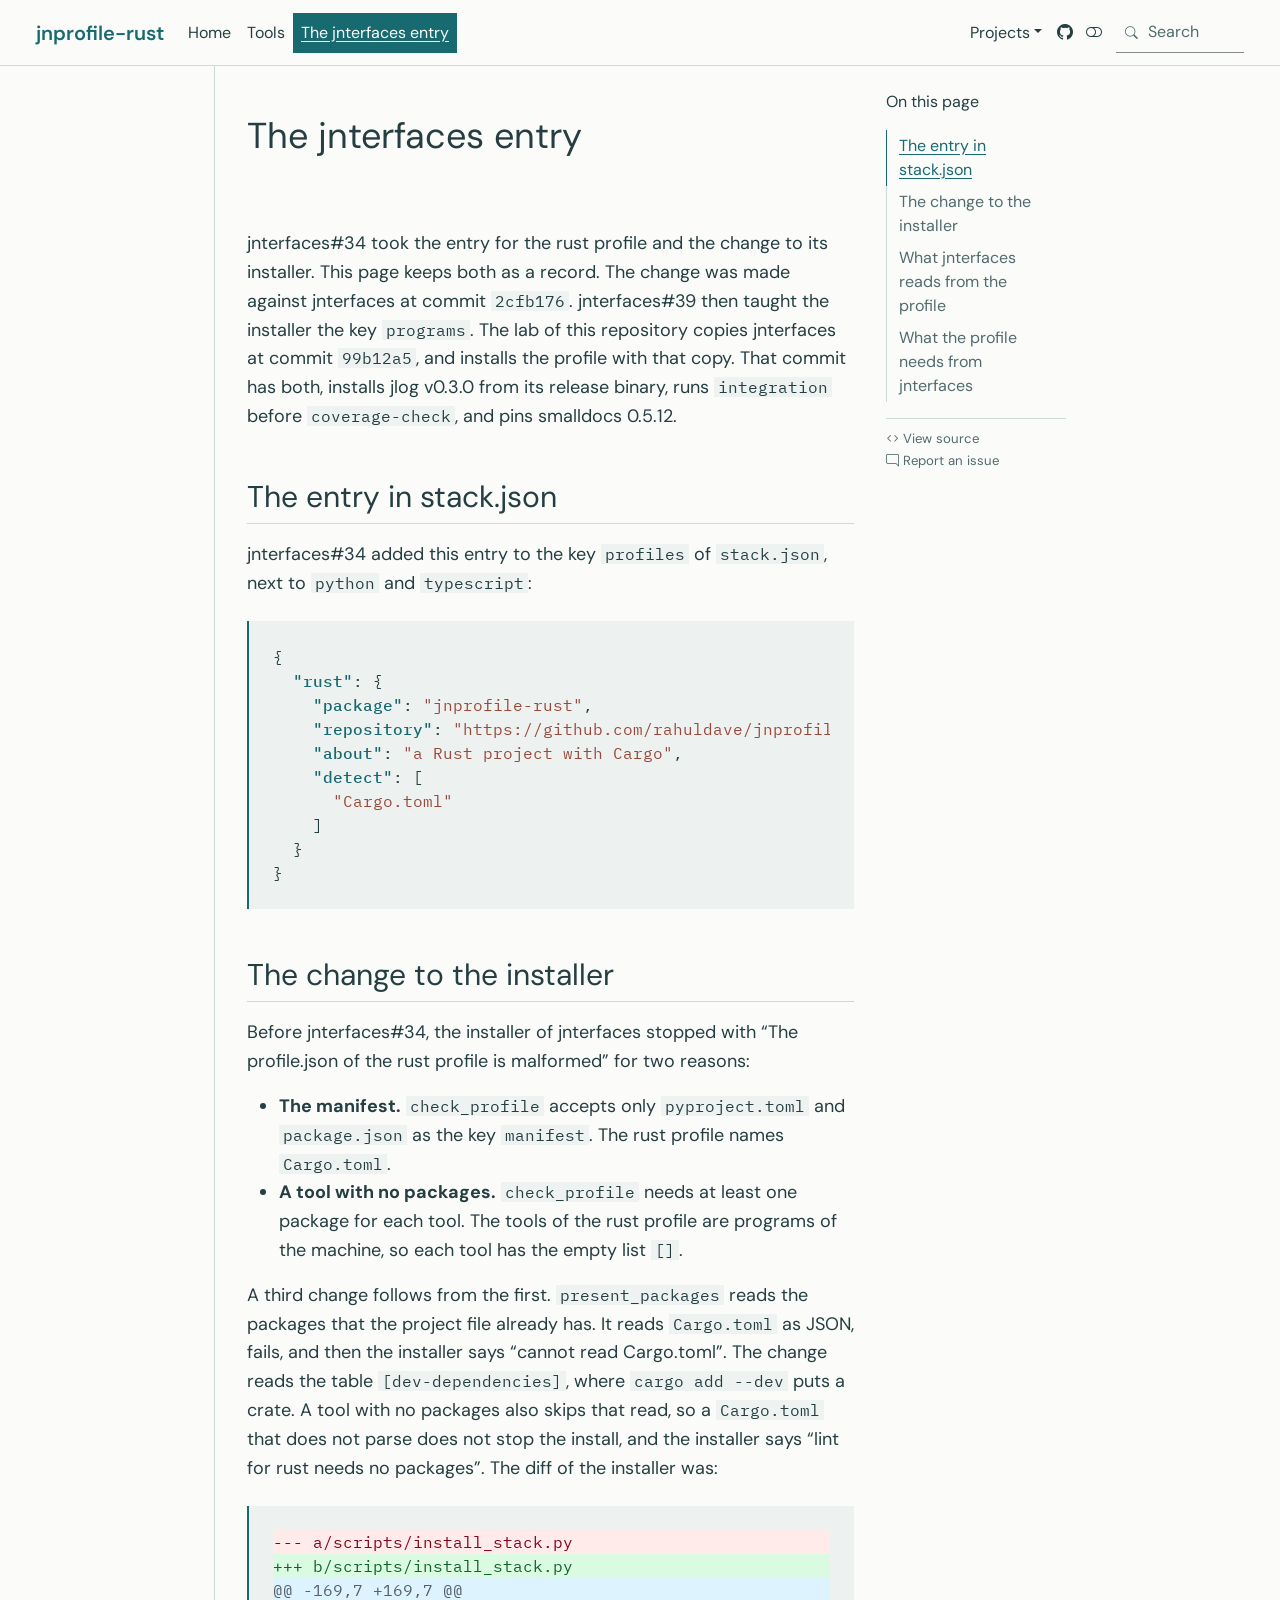
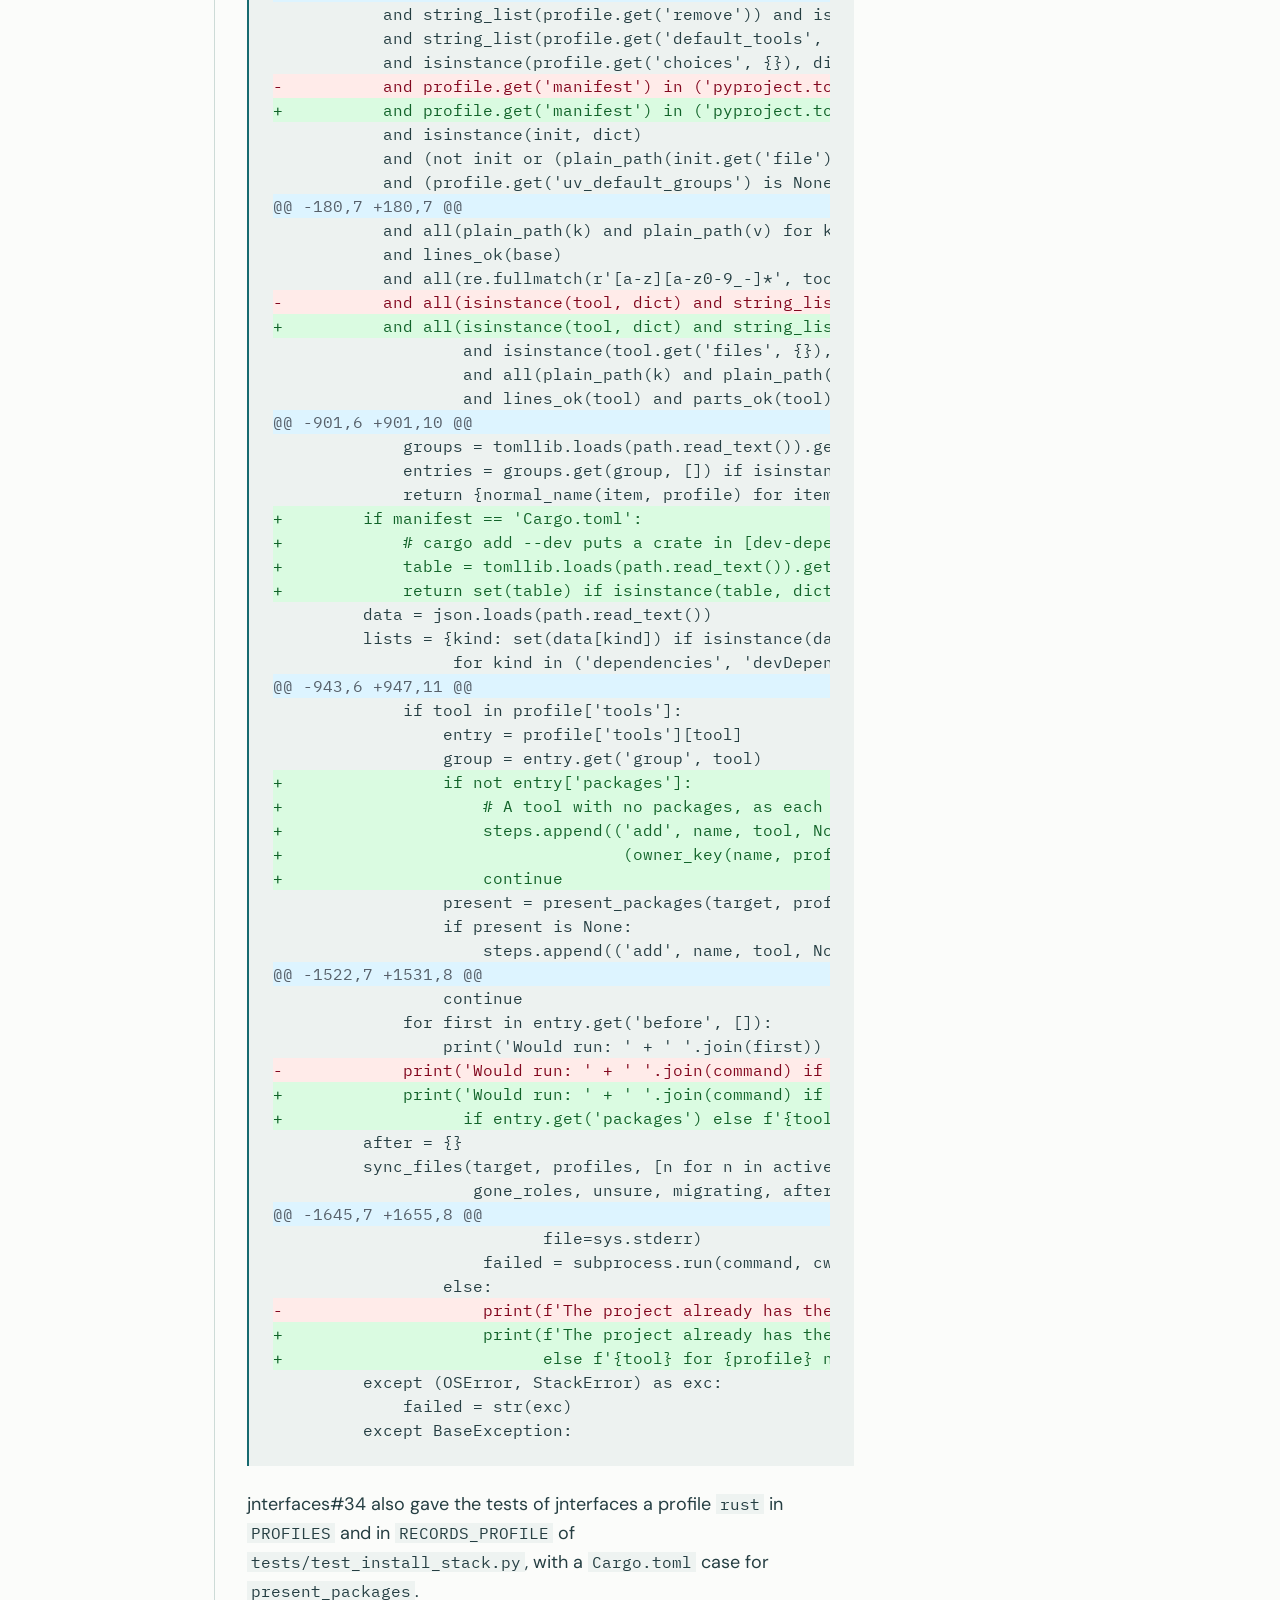
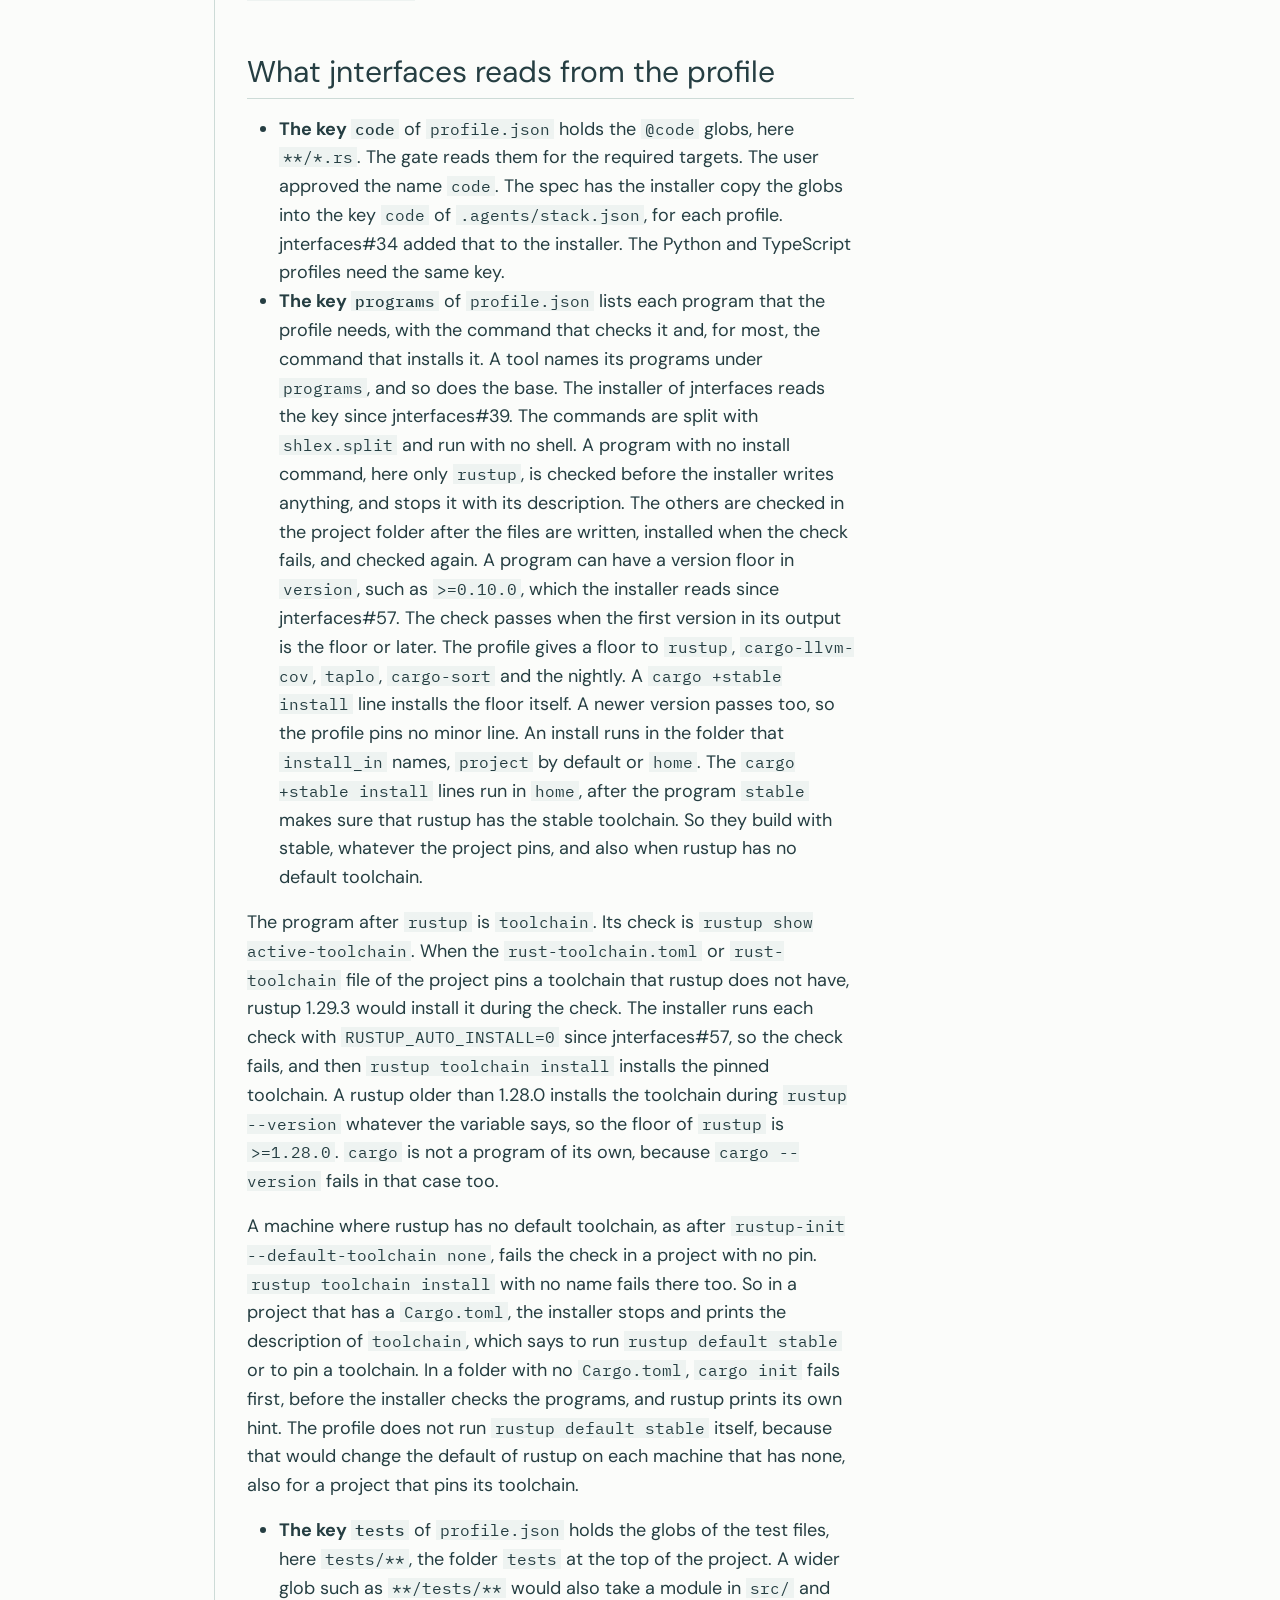
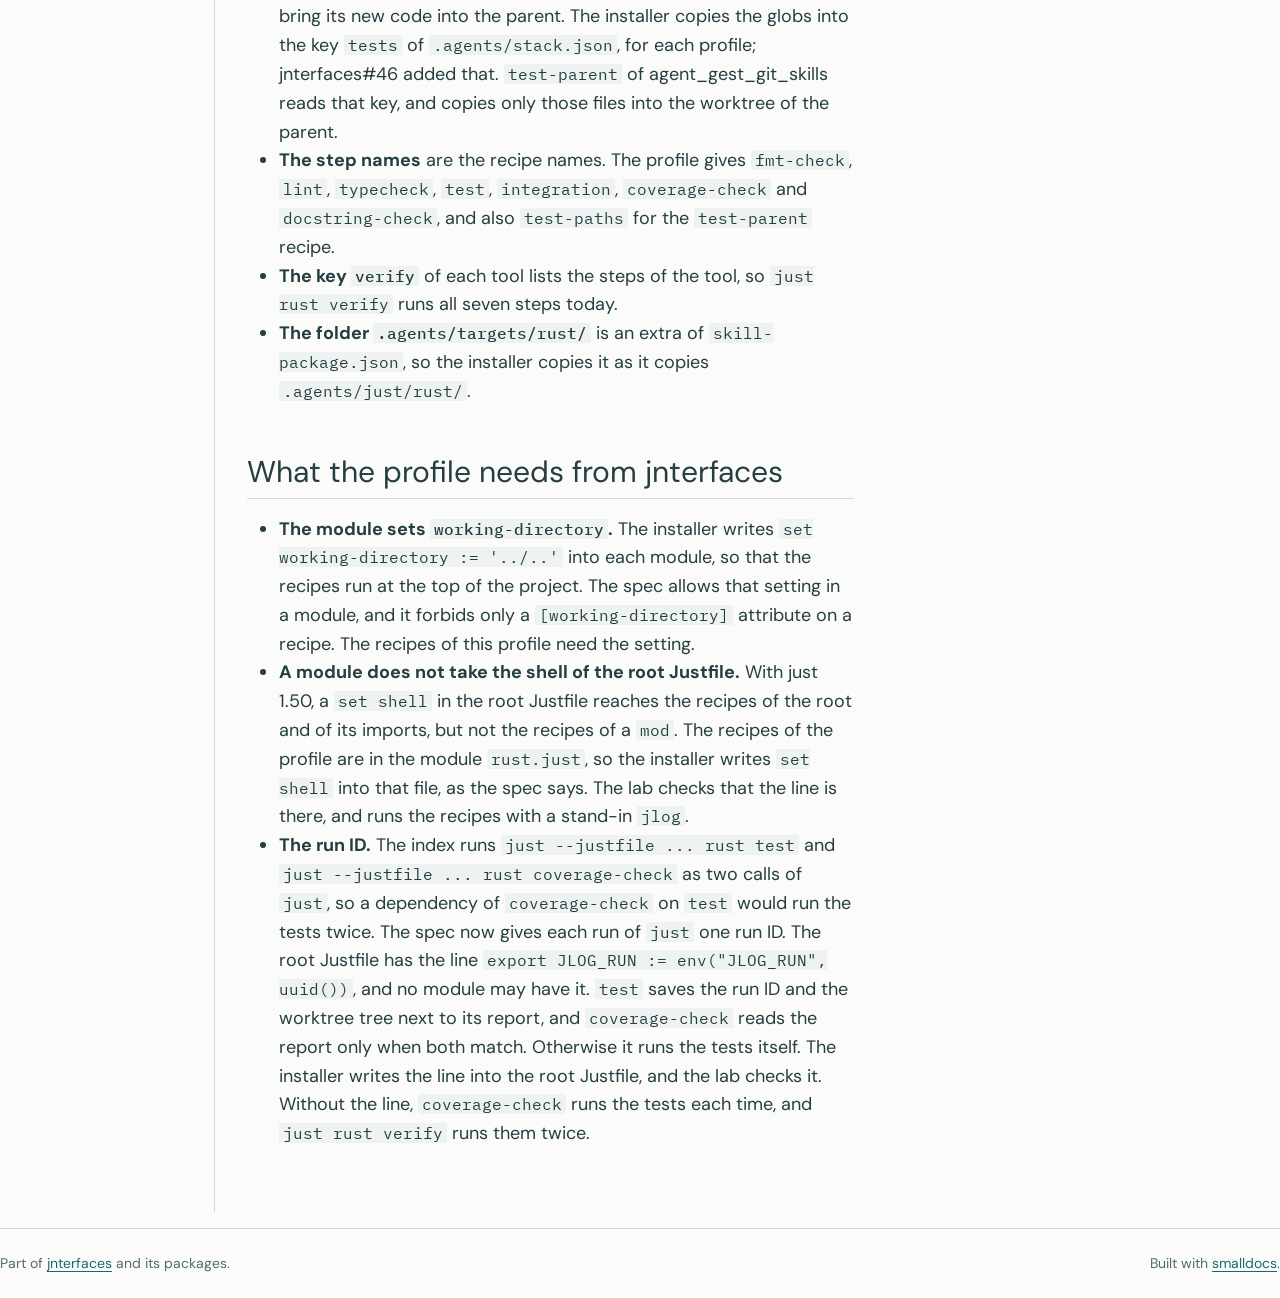
==== commit f792635b: "Built site" ====
--- a/jnterfaces-entry.html
+++ b/jnterfaces-entry.html
@@ -1,4 +1,4 @@
-<!doctype html><html lang="en"><head><meta charset="utf-8"><meta name="generator" content="smalldocs-0.5.12"><meta name="viewport" content="width=device-width, initial-scale=1.0, user-scalable=yes"><title>The jnterfaces entry – jnprofile-rust</title><link rel="icon" href="favicon.svg"><link rel="stylesheet" href="site_libs/themes/atelier/atelier.css" data-mode="light" class="quarto-color-scheme" id="quarto-bootstrap-light" media="not all and (prefers-color-scheme: dark)"><link rel="stylesheet" href="site_libs/themes/atelier/atelier-dark.css" data-mode="dark" class="quarto-color-scheme quarto-color-alternate" id="quarto-bootstrap-dark" media="(prefers-color-scheme: dark)"><link rel="stylesheet" href="site_libs/bootstrap-icons/bootstrap-icons.min.css"><link rel="stylesheet" href="site_libs/smalldocs.css"><meta name="smalldocs:offset" content="./"><script src="site_libs/bootstrap/bootstrap.bundle.min.js"></script><script src="site_libs/fuse/fuse.min.js"></script><script src="site_libs/smalldocs.js" defer></script><script>(function(){var d=document.documentElement,s=null;try{s=localStorage.getItem('smalldocs-scheme')}catch(e){}var alt=s?s==='alternate':!!(window.matchMedia&&matchMedia('(prefers-color-scheme: dark)').matches);var ls=document.querySelectorAll('link.quarto-color-scheme');if(alt)d.dataset.scheme='alternate';if(s)ls.forEach(function(l){var on=l.classList.contains('quarto-color-alternate')===alt;if(on)l.setAttribute('blocking','render');l.media=on?'all':'not all'});var on=ls[alt?1:0];if(on&&on.dataset.mode==='dark')d.classList.add('quarto-dark')})();</script></head><body class="nav-fixed"><header id="quarto-header" class="headroom sticky-top"><nav class="navbar navbar-expand-lg sd-navbar-default"><div class="navbar-container container-fluid"><div class="navbar-brand-container mx-auto"><a class="navbar-brand" href="index.html"><span class="navbar-title">jnprofile-rust</span></a></div><button class="navbar-toggler" type="button" data-bs-toggle="collapse" data-bs-target="#navbarCollapse" aria-controls="navbarCollapse" aria-expanded="false" aria-label="Toggle navigation"><span class="navbar-toggler-icon"></span></button><div class="collapse navbar-collapse" id="navbarCollapse"><ul class="navbar-nav navbar-nav-scroll me-auto"><li class="nav-item"><a class="nav-link" href="index.html"><span class="menu-text">Home</span></a></li><li class="nav-item"><a class="nav-link" href="tools.html"><span class="menu-text">Tools</span></a></li><li class="nav-item"><a class="nav-link active" href="jnterfaces-entry.html" aria-current="page"><span class="menu-text">The jnterfaces entry</span></a></li></ul><ul class="navbar-nav navbar-nav-scroll ms-auto"><li class="nav-item dropdown"><a class="nav-link dropdown-toggle" href="#" id="nav-menu-1" role="link" data-bs-toggle="dropdown" aria-expanded="false"><span class="menu-text">Projects</span></a><ul class="dropdown-menu" aria-labelledby="nav-menu-1"><li class=""><a class="dropdown-item" href="https://rahuldave.github.io/jnterfaces/"><span class="menu-text">jnterfaces</span></a></li><li class=""><a class="dropdown-item" href="https://rahuldave.github.io/jnprofile-python/"><span class="menu-text">jnprofile-python</span></a></li><li class=""><a class="dropdown-item" href="https://rahuldave.github.io/jnprofile-typescript/"><span class="menu-text">jnprofile-typescript</span></a></li><li class=""><a class="dropdown-item" href="https://rahuldave.github.io/jnprofile-rust/"><span class="menu-text">jnprofile-rust</span></a></li><li class=""><a class="dropdown-item" href="https://rahuldave.github.io/agent_gest_git_skills/"><span class="menu-text">agent_gest_git_skills</span></a></li></ul></li><li class="nav-item compact"><a class="nav-link" href="https://github.com/rahuldave/jnprofile-rust" aria-label="github"><i class="bi bi-github" role="img"></i></a></li><li class="nav-item compact"><a class="quarto-color-scheme-toggle nav-link" href="" title="Toggle dark mode" onclick="window.smalldocsToggleScheme(); return false;"><i class="bi"></i></a></li></ul><div class="quarto-navbar-tools"><div class="smalldocs-search" id="quarto-search"><i class="bi bi-search" aria-hidden="true"></i><input type="search" class="form-control form-control-sm" placeholder="Search" aria-label="Search" autocomplete="off"><div class="smalldocs-search-results dropdown-menu"></div></div></div></div></div></nav></header><div id="quarto-content" class="quarto-container page-columns page-rows-contents page-layout-article has-margin"><div id="quarto-margin-sidebar" class="sidebar margin-sidebar"><nav id="TOC" role="doc-toc" class="toc-active"><h2 id="toc-title">On this page</h2><ul><li><a href="#the-entry-in-stack.json" id="toc-the-entry-in-stack.json" class="nav-link" data-scroll-target="#the-entry-in-stack.json">The entry in stack.json</a></li><li><a href="#the-change-to-the-installer" id="toc-the-change-to-the-installer" class="nav-link" data-scroll-target="#the-change-to-the-installer">The change to the installer</a></li><li><a href="#what-jnterfaces-reads-from-the-profile" id="toc-what-jnterfaces-reads-from-the-profile" class="nav-link" data-scroll-target="#what-jnterfaces-reads-from-the-profile">What jnterfaces reads from the profile</a></li><li><a href="#what-the-profile-needs-from-jnterfaces" id="toc-what-the-profile-needs-from-jnterfaces" class="nav-link" data-scroll-target="#what-the-profile-needs-from-jnterfaces">What the profile needs from jnterfaces</a></li></ul></nav><div class="toc-actions"><div class="action-links"><a href="https://github.com/rahuldave/jnprofile-rust/blob/main/docs/jnterfaces-entry.md" class="toc-action"><i class="bi bi-code"></i> View source</a></div><div class="action-links"><a href="https://github.com/rahuldave/jnprofile-rust/issues/new" class="toc-action"><i class="bi bi-chat-right"></i> Report an issue</a></div></div></div><main class="content" id="quarto-document-content"><header id="title-block-header" class="quarto-title-block default"><div class="quarto-title"><h1 class="title">The jnterfaces entry</h1></div><div class="quarto-title-meta"></div></header><p>jnterfaces#34 took the entry for the rust profile and the change to its installer. This page keeps both as a record. The change was made against jnterfaces at commit <code>2cfb176</code>. jnterfaces#39 then taught the installer the key <code>programs</code>. The lab of this repository copies jnterfaces at commit <code>8d8885f</code>, and installs the profile with that copy. That commit has both, pins jlog v0.2.0, runs <code>integration</code> before <code>coverage-check</code>, and pins smalldocs 0.5.12.</p>
+<!doctype html><html lang="en"><head><meta charset="utf-8"><meta name="generator" content="smalldocs-0.5.12"><meta name="viewport" content="width=device-width, initial-scale=1.0, user-scalable=yes"><title>The jnterfaces entry – jnprofile-rust</title><link rel="icon" href="favicon.svg"><link rel="stylesheet" href="site_libs/themes/atelier/atelier.css" data-mode="light" class="quarto-color-scheme" id="quarto-bootstrap-light" media="not all and (prefers-color-scheme: dark)"><link rel="stylesheet" href="site_libs/themes/atelier/atelier-dark.css" data-mode="dark" class="quarto-color-scheme quarto-color-alternate" id="quarto-bootstrap-dark" media="(prefers-color-scheme: dark)"><link rel="stylesheet" href="site_libs/bootstrap-icons/bootstrap-icons.min.css"><link rel="stylesheet" href="site_libs/smalldocs.css"><meta name="smalldocs:offset" content="./"><script src="site_libs/bootstrap/bootstrap.bundle.min.js"></script><script src="site_libs/fuse/fuse.min.js"></script><script src="site_libs/smalldocs.js" defer></script><script>(function(){var d=document.documentElement,s=null;try{s=localStorage.getItem('smalldocs-scheme')}catch(e){}var alt=s?s==='alternate':!!(window.matchMedia&&matchMedia('(prefers-color-scheme: dark)').matches);var ls=document.querySelectorAll('link.quarto-color-scheme');if(alt)d.dataset.scheme='alternate';if(s)ls.forEach(function(l){var on=l.classList.contains('quarto-color-alternate')===alt;if(on)l.setAttribute('blocking','render');l.media=on?'all':'not all'});var on=ls[alt?1:0];if(on&&on.dataset.mode==='dark')d.classList.add('quarto-dark')})();</script></head><body class="nav-fixed"><header id="quarto-header" class="headroom sticky-top"><nav class="navbar navbar-expand-lg sd-navbar-default"><div class="navbar-container container-fluid"><div class="navbar-brand-container mx-auto"><a class="navbar-brand" href="index.html"><span class="navbar-title">jnprofile-rust</span></a></div><button class="navbar-toggler" type="button" data-bs-toggle="collapse" data-bs-target="#navbarCollapse" aria-controls="navbarCollapse" aria-expanded="false" aria-label="Toggle navigation"><span class="navbar-toggler-icon"></span></button><div class="collapse navbar-collapse" id="navbarCollapse"><ul class="navbar-nav navbar-nav-scroll me-auto"><li class="nav-item"><a class="nav-link" href="index.html"><span class="menu-text">Home</span></a></li><li class="nav-item"><a class="nav-link" href="tools.html"><span class="menu-text">Tools</span></a></li><li class="nav-item"><a class="nav-link active" href="jnterfaces-entry.html" aria-current="page"><span class="menu-text">The jnterfaces entry</span></a></li></ul><ul class="navbar-nav navbar-nav-scroll ms-auto"><li class="nav-item dropdown"><a class="nav-link dropdown-toggle" href="#" id="nav-menu-1" role="link" data-bs-toggle="dropdown" aria-expanded="false"><span class="menu-text">Projects</span></a><ul class="dropdown-menu" aria-labelledby="nav-menu-1"><li class=""><a class="dropdown-item" href="https://rahuldave.github.io/jnterfaces/"><span class="menu-text">jnterfaces</span></a></li><li class=""><a class="dropdown-item" href="https://rahuldave.github.io/jnprofile-python/"><span class="menu-text">jnprofile-python</span></a></li><li class=""><a class="dropdown-item" href="https://rahuldave.github.io/jnprofile-typescript/"><span class="menu-text">jnprofile-typescript</span></a></li><li class=""><a class="dropdown-item" href="https://rahuldave.github.io/jnprofile-rust/"><span class="menu-text">jnprofile-rust</span></a></li><li class=""><a class="dropdown-item" href="https://rahuldave.github.io/agent_gest_git_skills/"><span class="menu-text">agent_gest_git_skills</span></a></li></ul></li><li class="nav-item compact"><a class="nav-link" href="https://github.com/rahuldave/jnprofile-rust" aria-label="github"><i class="bi bi-github" role="img"></i></a></li><li class="nav-item compact"><a class="quarto-color-scheme-toggle nav-link" href="" title="Toggle dark mode" onclick="window.smalldocsToggleScheme(); return false;"><i class="bi"></i></a></li></ul><div class="quarto-navbar-tools"><div class="smalldocs-search" id="quarto-search"><i class="bi bi-search" aria-hidden="true"></i><input type="search" class="form-control form-control-sm" placeholder="Search" aria-label="Search" autocomplete="off"><div class="smalldocs-search-results dropdown-menu"></div></div></div></div></div></nav></header><div id="quarto-content" class="quarto-container page-columns page-rows-contents page-layout-article has-margin"><div id="quarto-margin-sidebar" class="sidebar margin-sidebar"><nav id="TOC" role="doc-toc" class="toc-active"><h2 id="toc-title">On this page</h2><ul><li><a href="#the-entry-in-stack.json" id="toc-the-entry-in-stack.json" class="nav-link" data-scroll-target="#the-entry-in-stack.json">The entry in stack.json</a></li><li><a href="#the-change-to-the-installer" id="toc-the-change-to-the-installer" class="nav-link" data-scroll-target="#the-change-to-the-installer">The change to the installer</a></li><li><a href="#what-jnterfaces-reads-from-the-profile" id="toc-what-jnterfaces-reads-from-the-profile" class="nav-link" data-scroll-target="#what-jnterfaces-reads-from-the-profile">What jnterfaces reads from the profile</a></li><li><a href="#what-the-profile-needs-from-jnterfaces" id="toc-what-the-profile-needs-from-jnterfaces" class="nav-link" data-scroll-target="#what-the-profile-needs-from-jnterfaces">What the profile needs from jnterfaces</a></li></ul></nav><div class="toc-actions"><div class="action-links"><a href="https://github.com/rahuldave/jnprofile-rust/blob/main/docs/jnterfaces-entry.md" class="toc-action"><i class="bi bi-code"></i> View source</a></div><div class="action-links"><a href="https://github.com/rahuldave/jnprofile-rust/issues/new" class="toc-action"><i class="bi bi-chat-right"></i> Report an issue</a></div></div></div><main class="content" id="quarto-document-content"><header id="title-block-header" class="quarto-title-block default"><div class="quarto-title"><h1 class="title">The jnterfaces entry</h1></div><div class="quarto-title-meta"></div></header><p>jnterfaces#34 took the entry for the rust profile and the change to its installer. This page keeps both as a record. The change was made against jnterfaces at commit <code>2cfb176</code>. jnterfaces#39 then taught the installer the key <code>programs</code>. The lab of this repository copies jnterfaces at commit <code>99b12a5</code>, and installs the profile with that copy. That commit has both, installs jlog v0.3.0 from its release binary, runs <code>integration</code> before <code>coverage-check</code>, and pins smalldocs 0.5.12.</p>
 <section id="the-entry-in-stack.json" class="level2">
 <h2 class="anchored" data-anchor-id="the-entry-in-stack.json">The entry in stack.json</h2>
 <p>jnterfaces#34 added this entry to the key <code>profiles</code> of <code>stack.json</code>, next to <code>python</code> and <code>typescript</code>:</p>
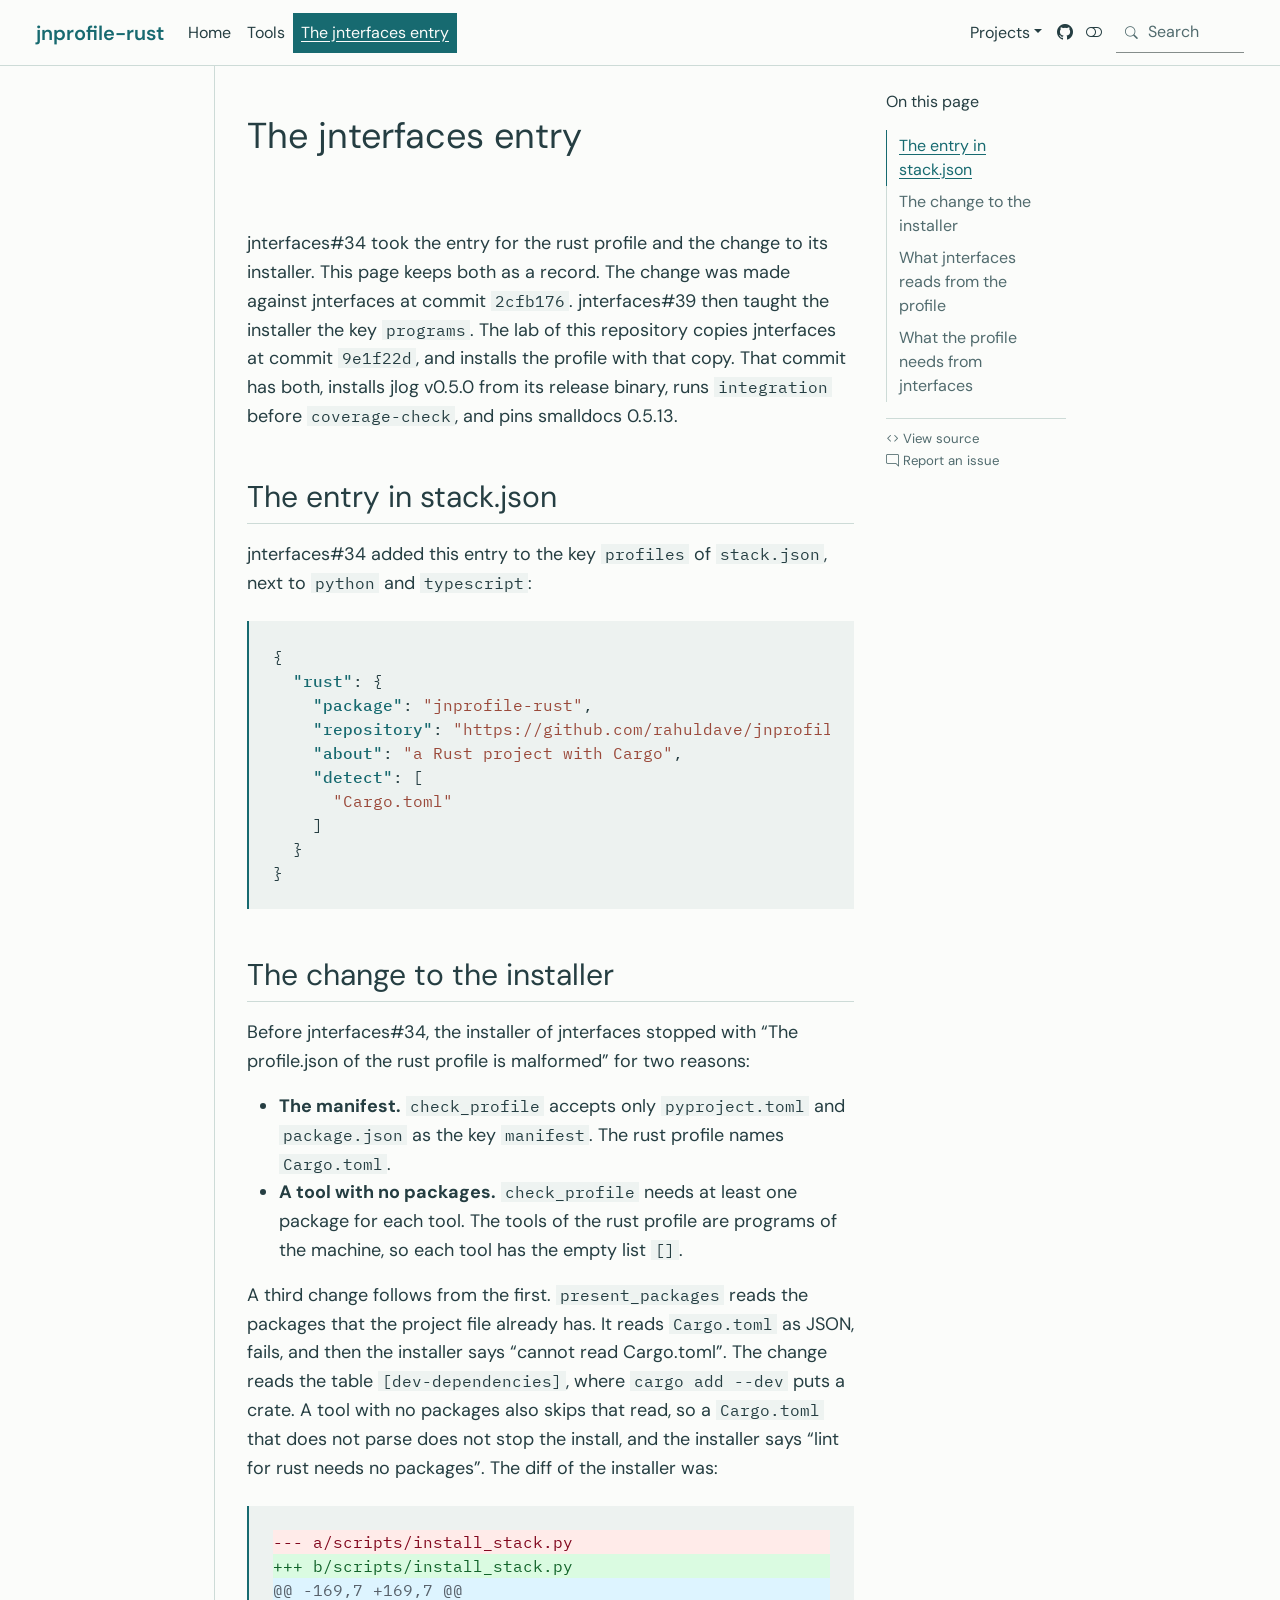
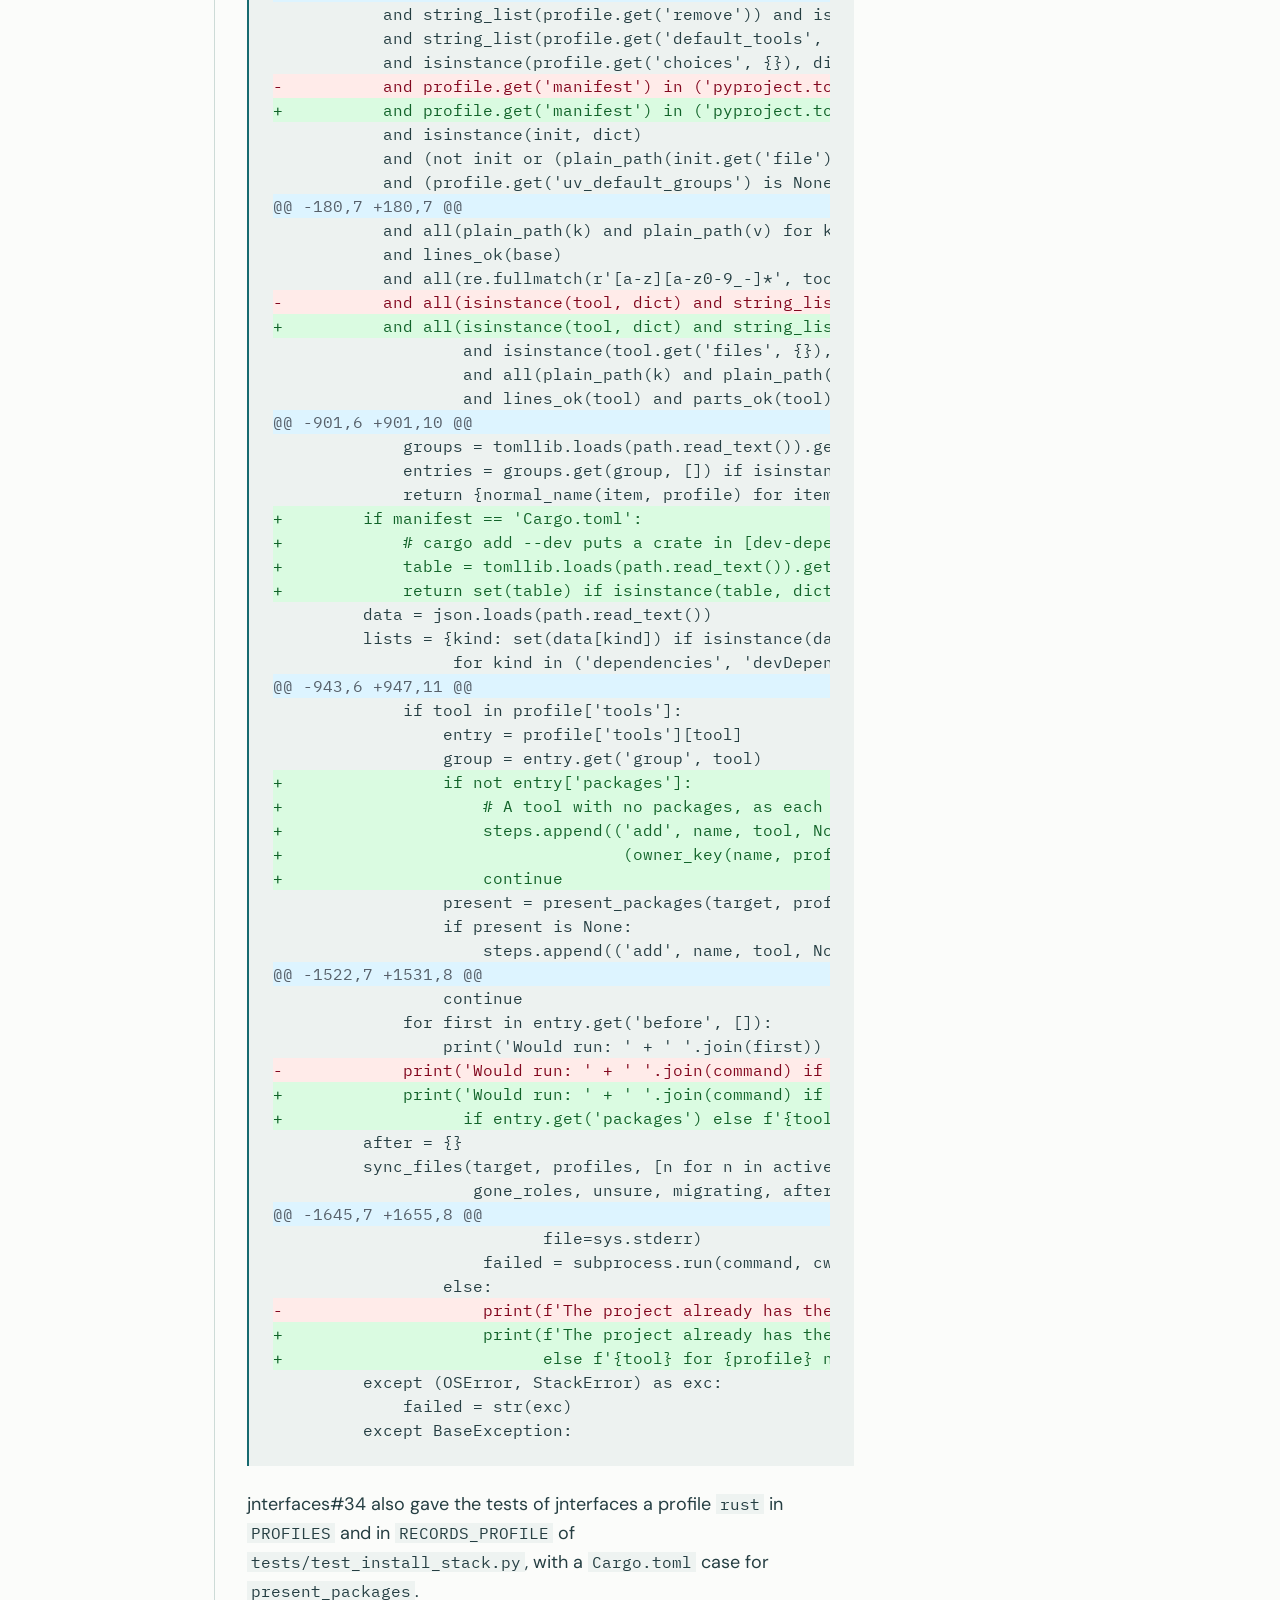
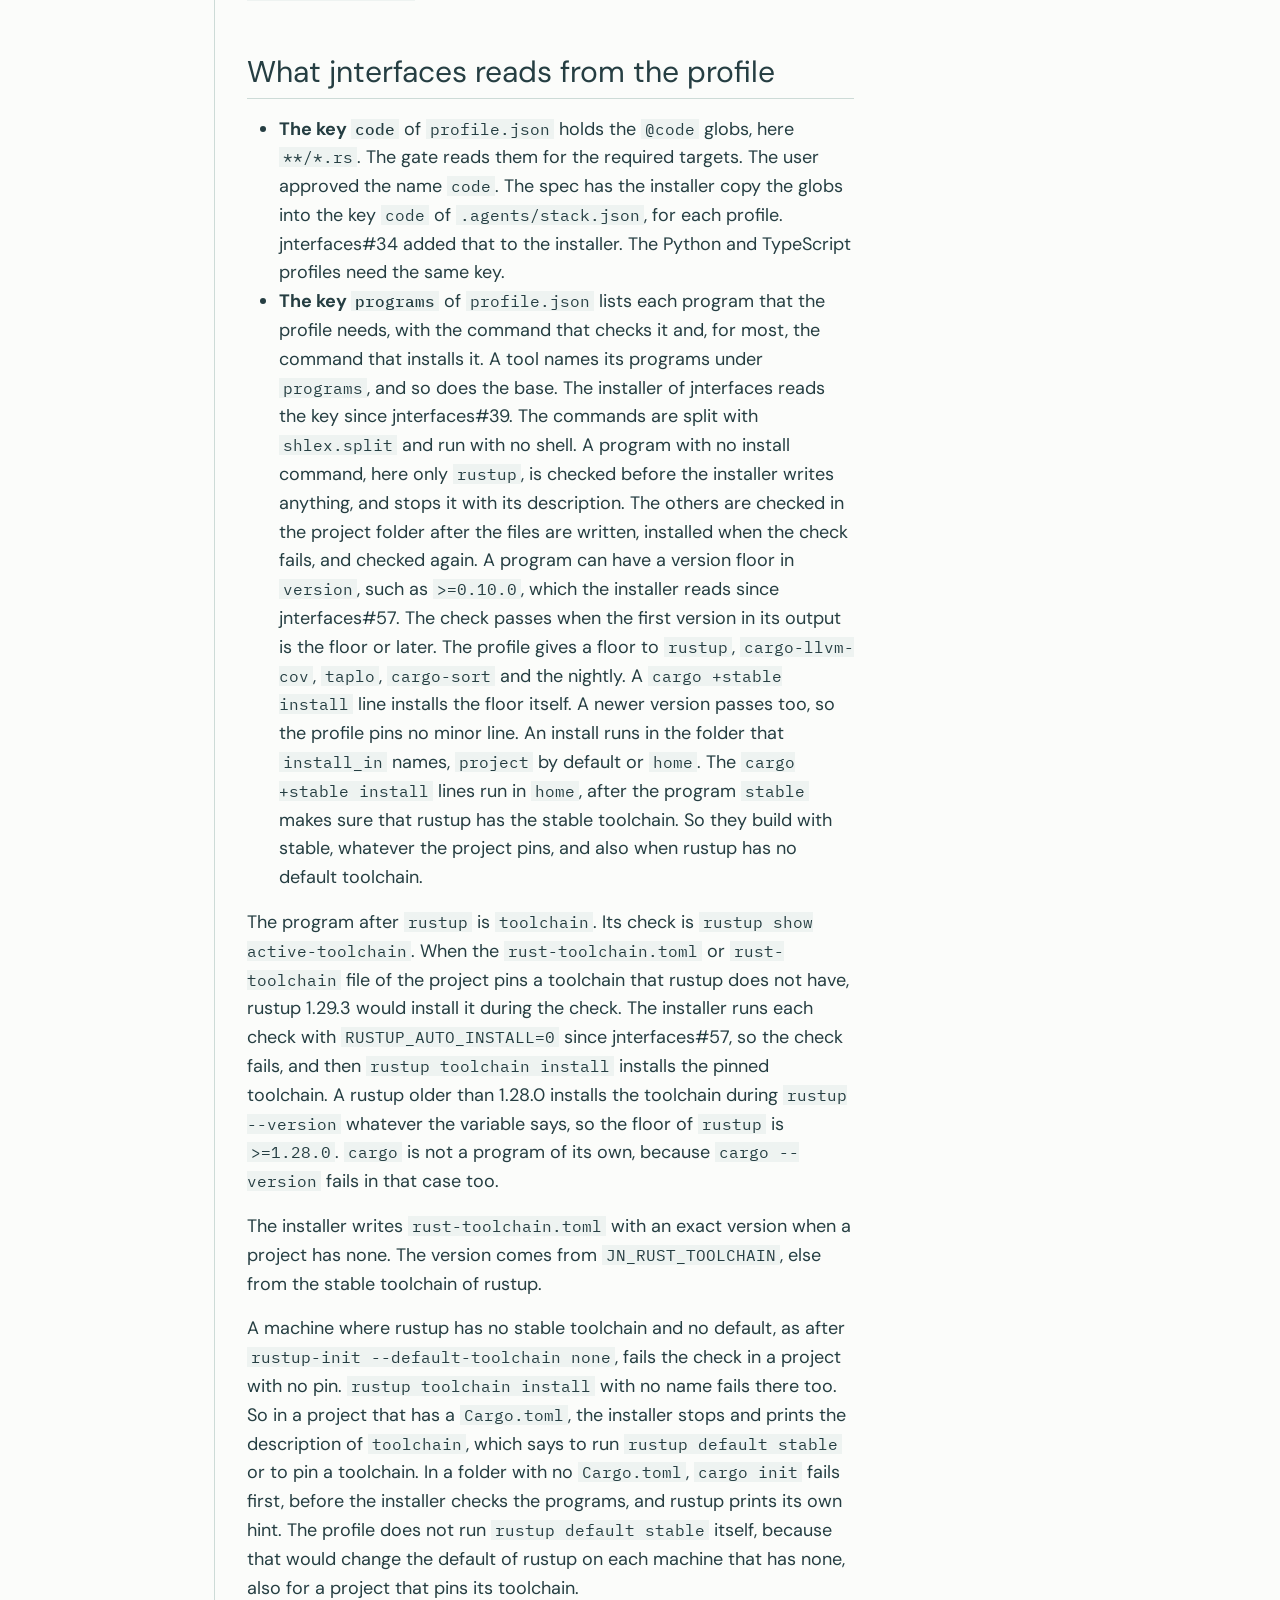
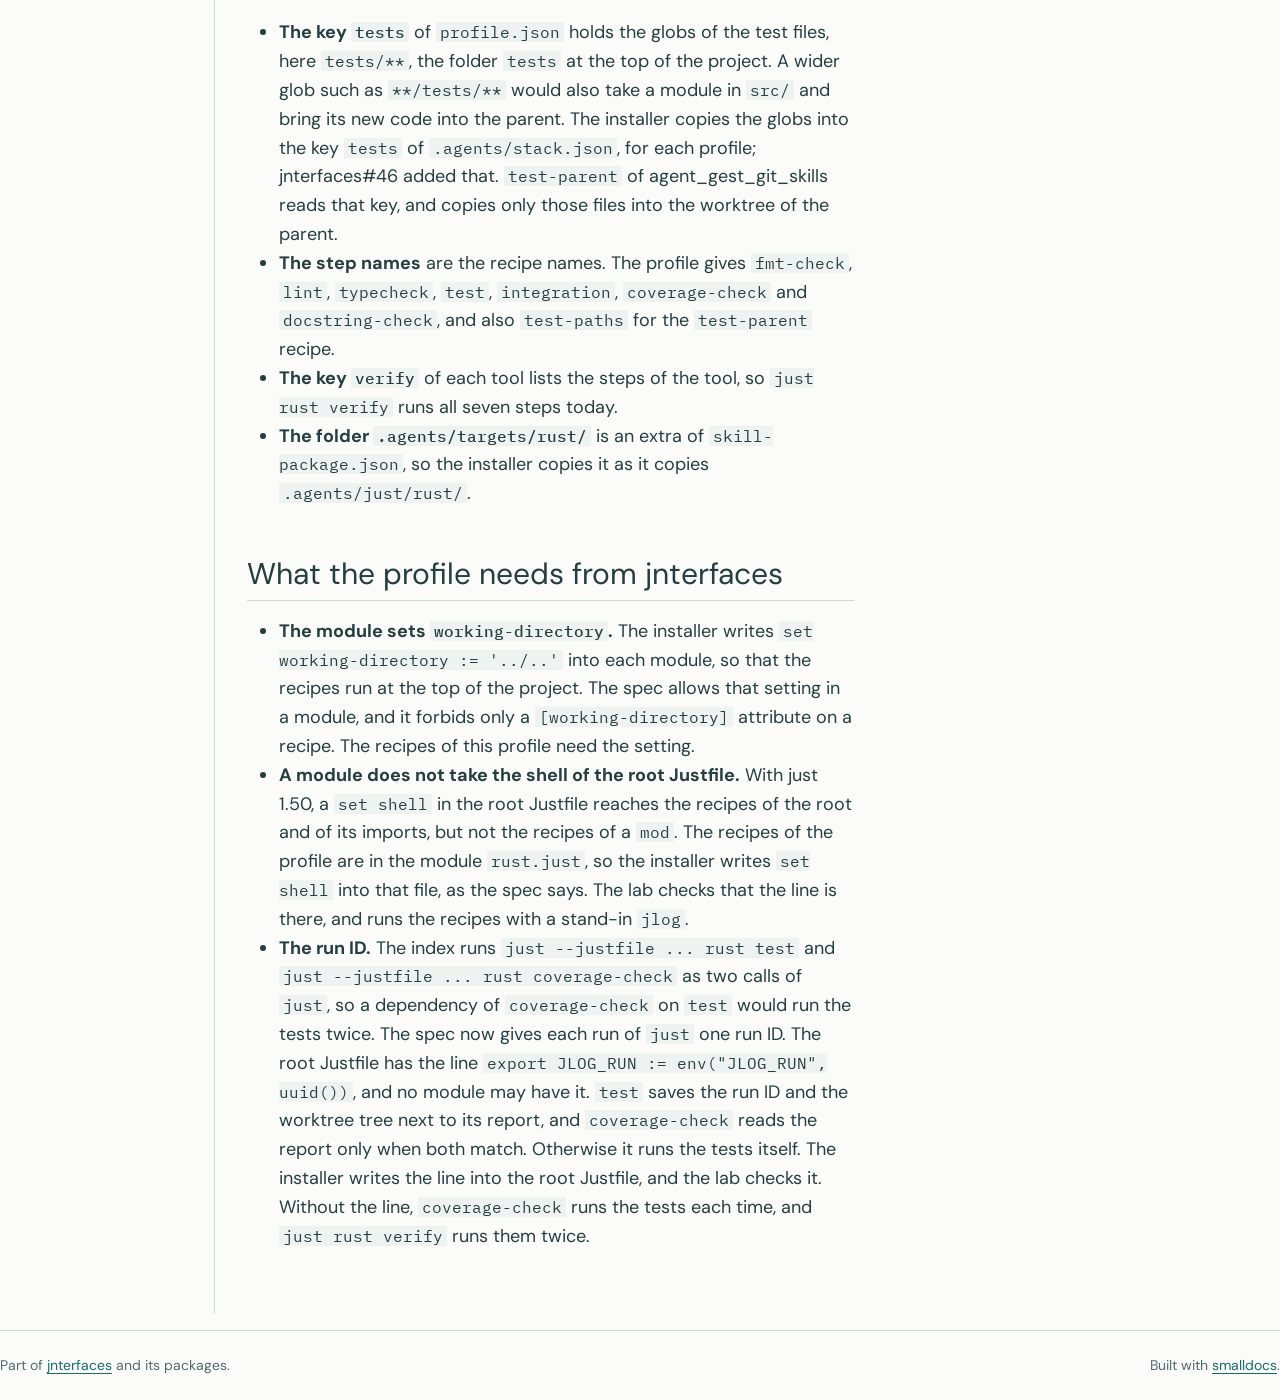
==== commit 12ad2d1f: "Built site" ====
--- a/jnterfaces-entry.html
+++ b/jnterfaces-entry.html
@@ -1,4 +1,4 @@
-<!doctype html><html lang="en"><head><meta charset="utf-8"><meta name="generator" content="smalldocs-0.5.12"><meta name="viewport" content="width=device-width, initial-scale=1.0, user-scalable=yes"><title>The jnterfaces entry – jnprofile-rust</title><link rel="icon" href="favicon.svg"><link rel="stylesheet" href="site_libs/themes/atelier/atelier.css" data-mode="light" class="quarto-color-scheme" id="quarto-bootstrap-light" media="not all and (prefers-color-scheme: dark)"><link rel="stylesheet" href="site_libs/themes/atelier/atelier-dark.css" data-mode="dark" class="quarto-color-scheme quarto-color-alternate" id="quarto-bootstrap-dark" media="(prefers-color-scheme: dark)"><link rel="stylesheet" href="site_libs/bootstrap-icons/bootstrap-icons.min.css"><link rel="stylesheet" href="site_libs/smalldocs.css"><meta name="smalldocs:offset" content="./"><script src="site_libs/bootstrap/bootstrap.bundle.min.js"></script><script src="site_libs/fuse/fuse.min.js"></script><script src="site_libs/smalldocs.js" defer></script><script>(function(){var d=document.documentElement,s=null;try{s=localStorage.getItem('smalldocs-scheme')}catch(e){}var alt=s?s==='alternate':!!(window.matchMedia&&matchMedia('(prefers-color-scheme: dark)').matches);var ls=document.querySelectorAll('link.quarto-color-scheme');if(alt)d.dataset.scheme='alternate';if(s)ls.forEach(function(l){var on=l.classList.contains('quarto-color-alternate')===alt;if(on)l.setAttribute('blocking','render');l.media=on?'all':'not all'});var on=ls[alt?1:0];if(on&&on.dataset.mode==='dark')d.classList.add('quarto-dark')})();</script></head><body class="nav-fixed"><header id="quarto-header" class="headroom sticky-top"><nav class="navbar navbar-expand-lg sd-navbar-default"><div class="navbar-container container-fluid"><div class="navbar-brand-container mx-auto"><a class="navbar-brand" href="index.html"><span class="navbar-title">jnprofile-rust</span></a></div><button class="navbar-toggler" type="button" data-bs-toggle="collapse" data-bs-target="#navbarCollapse" aria-controls="navbarCollapse" aria-expanded="false" aria-label="Toggle navigation"><span class="navbar-toggler-icon"></span></button><div class="collapse navbar-collapse" id="navbarCollapse"><ul class="navbar-nav navbar-nav-scroll me-auto"><li class="nav-item"><a class="nav-link" href="index.html"><span class="menu-text">Home</span></a></li><li class="nav-item"><a class="nav-link" href="tools.html"><span class="menu-text">Tools</span></a></li><li class="nav-item"><a class="nav-link active" href="jnterfaces-entry.html" aria-current="page"><span class="menu-text">The jnterfaces entry</span></a></li></ul><ul class="navbar-nav navbar-nav-scroll ms-auto"><li class="nav-item dropdown"><a class="nav-link dropdown-toggle" href="#" id="nav-menu-1" role="link" data-bs-toggle="dropdown" aria-expanded="false"><span class="menu-text">Projects</span></a><ul class="dropdown-menu" aria-labelledby="nav-menu-1"><li class=""><a class="dropdown-item" href="https://rahuldave.github.io/jnterfaces/"><span class="menu-text">jnterfaces</span></a></li><li class=""><a class="dropdown-item" href="https://rahuldave.github.io/jnprofile-python/"><span class="menu-text">jnprofile-python</span></a></li><li class=""><a class="dropdown-item" href="https://rahuldave.github.io/jnprofile-typescript/"><span class="menu-text">jnprofile-typescript</span></a></li><li class=""><a class="dropdown-item" href="https://rahuldave.github.io/jnprofile-rust/"><span class="menu-text">jnprofile-rust</span></a></li><li class=""><a class="dropdown-item" href="https://rahuldave.github.io/agent_gest_git_skills/"><span class="menu-text">agent_gest_git_skills</span></a></li></ul></li><li class="nav-item compact"><a class="nav-link" href="https://github.com/rahuldave/jnprofile-rust" aria-label="github"><i class="bi bi-github" role="img"></i></a></li><li class="nav-item compact"><a class="quarto-color-scheme-toggle nav-link" href="" title="Toggle dark mode" onclick="window.smalldocsToggleScheme(); return false;"><i class="bi"></i></a></li></ul><div class="quarto-navbar-tools"><div class="smalldocs-search" id="quarto-search"><i class="bi bi-search" aria-hidden="true"></i><input type="search" class="form-control form-control-sm" placeholder="Search" aria-label="Search" autocomplete="off"><div class="smalldocs-search-results dropdown-menu"></div></div></div></div></div></nav></header><div id="quarto-content" class="quarto-container page-columns page-rows-contents page-layout-article has-margin"><div id="quarto-margin-sidebar" class="sidebar margin-sidebar"><nav id="TOC" role="doc-toc" class="toc-active"><h2 id="toc-title">On this page</h2><ul><li><a href="#the-entry-in-stack.json" id="toc-the-entry-in-stack.json" class="nav-link" data-scroll-target="#the-entry-in-stack.json">The entry in stack.json</a></li><li><a href="#the-change-to-the-installer" id="toc-the-change-to-the-installer" class="nav-link" data-scroll-target="#the-change-to-the-installer">The change to the installer</a></li><li><a href="#what-jnterfaces-reads-from-the-profile" id="toc-what-jnterfaces-reads-from-the-profile" class="nav-link" data-scroll-target="#what-jnterfaces-reads-from-the-profile">What jnterfaces reads from the profile</a></li><li><a href="#what-the-profile-needs-from-jnterfaces" id="toc-what-the-profile-needs-from-jnterfaces" class="nav-link" data-scroll-target="#what-the-profile-needs-from-jnterfaces">What the profile needs from jnterfaces</a></li></ul></nav><div class="toc-actions"><div class="action-links"><a href="https://github.com/rahuldave/jnprofile-rust/blob/main/docs/jnterfaces-entry.md" class="toc-action"><i class="bi bi-code"></i> View source</a></div><div class="action-links"><a href="https://github.com/rahuldave/jnprofile-rust/issues/new" class="toc-action"><i class="bi bi-chat-right"></i> Report an issue</a></div></div></div><main class="content" id="quarto-document-content"><header id="title-block-header" class="quarto-title-block default"><div class="quarto-title"><h1 class="title">The jnterfaces entry</h1></div><div class="quarto-title-meta"></div></header><p>jnterfaces#34 took the entry for the rust profile and the change to its installer. This page keeps both as a record. The change was made against jnterfaces at commit <code>2cfb176</code>. jnterfaces#39 then taught the installer the key <code>programs</code>. The lab of this repository copies jnterfaces at commit <code>99b12a5</code>, and installs the profile with that copy. That commit has both, installs jlog v0.3.0 from its release binary, runs <code>integration</code> before <code>coverage-check</code>, and pins smalldocs 0.5.12.</p>
+<!doctype html><html lang="en"><head><meta charset="utf-8"><meta name="generator" content="smalldocs-0.5.13"><meta name="viewport" content="width=device-width, initial-scale=1.0, user-scalable=yes"><title>The jnterfaces entry – jnprofile-rust</title><link rel="icon" href="favicon.svg"><link rel="stylesheet" href="site_libs/themes/atelier/atelier.css" data-mode="light" class="quarto-color-scheme" id="quarto-bootstrap-light" media="not all and (prefers-color-scheme: dark)"><link rel="stylesheet" href="site_libs/themes/atelier/atelier-dark.css" data-mode="dark" class="quarto-color-scheme quarto-color-alternate" id="quarto-bootstrap-dark" media="(prefers-color-scheme: dark)"><link rel="stylesheet" href="site_libs/bootstrap-icons/bootstrap-icons.min.css"><link rel="stylesheet" href="site_libs/smalldocs.css"><meta name="smalldocs:offset" content="./"><script src="site_libs/bootstrap/bootstrap.bundle.min.js"></script><script src="site_libs/fuse/fuse.min.js"></script><script src="site_libs/smalldocs.js" defer></script><script>(function(){var d=document.documentElement,s=null;try{s=localStorage.getItem('smalldocs-scheme')}catch(e){}var alt=s?s==='alternate':!!(window.matchMedia&&matchMedia('(prefers-color-scheme: dark)').matches);var ls=document.querySelectorAll('link.quarto-color-scheme');if(alt)d.dataset.scheme='alternate';if(s)ls.forEach(function(l){var on=l.classList.contains('quarto-color-alternate')===alt;if(on)l.setAttribute('blocking','render');l.media=on?'all':'not all'});var on=ls[alt?1:0];if(on&&on.dataset.mode==='dark')d.classList.add('quarto-dark')})();</script></head><body class="nav-fixed"><header id="quarto-header" class="headroom sticky-top"><nav class="navbar navbar-expand-lg sd-navbar-default"><div class="navbar-container container-fluid"><div class="navbar-brand-container mx-auto"><a class="navbar-brand" href="index.html"><span class="navbar-title">jnprofile-rust</span></a></div><button class="navbar-toggler" type="button" data-bs-toggle="collapse" data-bs-target="#navbarCollapse" aria-controls="navbarCollapse" aria-expanded="false" aria-label="Toggle navigation"><span class="navbar-toggler-icon"></span></button><div class="collapse navbar-collapse" id="navbarCollapse"><ul class="navbar-nav navbar-nav-scroll me-auto"><li class="nav-item"><a class="nav-link" href="index.html"><span class="menu-text">Home</span></a></li><li class="nav-item"><a class="nav-link" href="tools.html"><span class="menu-text">Tools</span></a></li><li class="nav-item"><a class="nav-link active" href="jnterfaces-entry.html" aria-current="page"><span class="menu-text">The jnterfaces entry</span></a></li></ul><ul class="navbar-nav navbar-nav-scroll ms-auto"><li class="nav-item dropdown"><a class="nav-link dropdown-toggle" href="#" id="nav-menu-1" role="link" data-bs-toggle="dropdown" aria-expanded="false"><span class="menu-text">Projects</span></a><ul class="dropdown-menu" aria-labelledby="nav-menu-1"><li class=""><a class="dropdown-item" href="https://rahuldave.github.io/jnterfaces/"><span class="menu-text">jnterfaces</span></a></li><li class=""><a class="dropdown-item" href="https://rahuldave.github.io/jnprofile-python/"><span class="menu-text">jnprofile-python</span></a></li><li class=""><a class="dropdown-item" href="https://rahuldave.github.io/jnprofile-typescript/"><span class="menu-text">jnprofile-typescript</span></a></li><li class=""><a class="dropdown-item" href="https://rahuldave.github.io/jnprofile-rust/"><span class="menu-text">jnprofile-rust</span></a></li><li class=""><a class="dropdown-item" href="https://rahuldave.github.io/agent_gest_git_skills/"><span class="menu-text">agent_gest_git_skills</span></a></li></ul></li><li class="nav-item compact"><a class="nav-link" href="https://github.com/rahuldave/jnprofile-rust" aria-label="github"><i class="bi bi-github" role="img"></i></a></li><li class="nav-item compact"><a class="quarto-color-scheme-toggle nav-link" href="" title="Toggle dark mode" onclick="window.smalldocsToggleScheme(); return false;"><i class="bi"></i></a></li></ul><div class="quarto-navbar-tools"><div class="smalldocs-search" id="quarto-search"><i class="bi bi-search" aria-hidden="true"></i><input type="search" class="form-control form-control-sm" placeholder="Search" aria-label="Search" autocomplete="off"><div class="smalldocs-search-results dropdown-menu"></div></div></div></div></div></nav></header><div id="quarto-content" class="quarto-container page-columns page-rows-contents page-layout-article has-margin"><div id="quarto-margin-sidebar" class="sidebar margin-sidebar"><nav id="TOC" role="doc-toc" class="toc-active"><h2 id="toc-title">On this page</h2><ul><li><a href="#the-entry-in-stack.json" id="toc-the-entry-in-stack.json" class="nav-link" data-scroll-target="#the-entry-in-stack.json">The entry in stack.json</a></li><li><a href="#the-change-to-the-installer" id="toc-the-change-to-the-installer" class="nav-link" data-scroll-target="#the-change-to-the-installer">The change to the installer</a></li><li><a href="#what-jnterfaces-reads-from-the-profile" id="toc-what-jnterfaces-reads-from-the-profile" class="nav-link" data-scroll-target="#what-jnterfaces-reads-from-the-profile">What jnterfaces reads from the profile</a></li><li><a href="#what-the-profile-needs-from-jnterfaces" id="toc-what-the-profile-needs-from-jnterfaces" class="nav-link" data-scroll-target="#what-the-profile-needs-from-jnterfaces">What the profile needs from jnterfaces</a></li></ul></nav><div class="toc-actions"><div class="action-links"><a href="https://github.com/rahuldave/jnprofile-rust/blob/main/docs/jnterfaces-entry.md" class="toc-action"><i class="bi bi-code"></i> View source</a></div><div class="action-links"><a href="https://github.com/rahuldave/jnprofile-rust/issues/new" class="toc-action"><i class="bi bi-chat-right"></i> Report an issue</a></div></div></div><main class="content" id="quarto-document-content"><header id="title-block-header" class="quarto-title-block default"><div class="quarto-title"><h1 class="title">The jnterfaces entry</h1></div><div class="quarto-title-meta"></div></header><p>jnterfaces#34 took the entry for the rust profile and the change to its installer. This page keeps both as a record. The change was made against jnterfaces at commit <code>2cfb176</code>. jnterfaces#39 then taught the installer the key <code>programs</code>. The lab of this repository copies jnterfaces at commit <code>9e1f22d</code>, and installs the profile with that copy. That commit has both, installs jlog v0.5.0 from its release binary, runs <code>integration</code> before <code>coverage-check</code>, and pins smalldocs 0.5.13.</p>
 <section id="the-entry-in-stack.json" class="level2">
 <h2 class="anchored" data-anchor-id="the-entry-in-stack.json">The entry in stack.json</h2>
 <p>jnterfaces#34 added this entry to the key <code>profiles</code> of <code>stack.json</code>, next to <code>python</code> and <code>typescript</code>:</p>
@@ -93,7 +93,8 @@
 <li><strong>The key <code>programs</code></strong> of <code>profile.json</code> lists each program that the profile needs, with the command that checks it and, for most, the command that installs it. A tool names its programs under <code>programs</code>, and so does the base. The installer of jnterfaces reads the key since jnterfaces#39. The commands are split with <code>shlex.split</code> and run with no shell. A program with no install command, here only <code>rustup</code>, is checked before the installer writes anything, and stops it with its description. The others are checked in the project folder after the files are written, installed when the check fails, and checked again. A program can have a version floor in <code>version</code>, such as <code>&gt;=0.10.0</code>, which the installer reads since jnterfaces#57. The check passes when the first version in its output is the floor or later. The profile gives a floor to <code>rustup</code>, <code>cargo-llvm-cov</code>, <code>taplo</code>, <code>cargo-sort</code> and the nightly. A <code>cargo +stable install</code> line installs the floor itself. A newer version passes too, so the profile pins no minor line. An install runs in the folder that <code>install_in</code> names, <code>project</code> by default or <code>home</code>. The <code>cargo +stable install</code> lines run in <code>home</code>, after the program <code>stable</code> makes sure that rustup has the stable toolchain. So they build with stable, whatever the project pins, and also when rustup has no default toolchain.</li>
 </ul>
 <p>The program after <code>rustup</code> is <code>toolchain</code>. Its check is <code>rustup show active-toolchain</code>. When the <code>rust-toolchain.toml</code> or <code>rust-toolchain</code> file of the project pins a toolchain that rustup does not have, rustup 1.29.3 would install it during the check. The installer runs each check with <code>RUSTUP_AUTO_INSTALL=0</code> since jnterfaces#57, so the check fails, and then <code>rustup toolchain install</code> installs the pinned toolchain. A rustup older than 1.28.0 installs the toolchain during <code>rustup --version</code> whatever the variable says, so the floor of <code>rustup</code> is <code>&gt;=1.28.0</code>. <code>cargo</code> is not a program of its own, because <code>cargo --version</code> fails in that case too.</p>
-<p>A machine where rustup has no default toolchain, as after <code>rustup-init --default-toolchain none</code>, fails the check in a project with no pin. <code>rustup toolchain install</code> with no name fails there too. So in a project that has a <code>Cargo.toml</code>, the installer stops and prints the description of <code>toolchain</code>, which says to run <code>rustup default stable</code> or to pin a toolchain. In a folder with no <code>Cargo.toml</code>, <code>cargo init</code> fails first, before the installer checks the programs, and rustup prints its own hint. The profile does not run <code>rustup default stable</code> itself, because that would change the default of rustup on each machine that has none, also for a project that pins its toolchain.</p>
+<p>The installer writes <code>rust-toolchain.toml</code> with an exact version when a project has none. The version comes from <code>JN_RUST_TOOLCHAIN</code>, else from the stable toolchain of rustup.</p>
+<p>A machine where rustup has no stable toolchain and no default, as after <code>rustup-init --default-toolchain none</code>, fails the check in a project with no pin. <code>rustup toolchain install</code> with no name fails there too. So in a project that has a <code>Cargo.toml</code>, the installer stops and prints the description of <code>toolchain</code>, which says to run <code>rustup default stable</code> or to pin a toolchain. In a folder with no <code>Cargo.toml</code>, <code>cargo init</code> fails first, before the installer checks the programs, and rustup prints its own hint. The profile does not run <code>rustup default stable</code> itself, because that would change the default of rustup on each machine that has none, also for a project that pins its toolchain.</p>
 <ul>
 <li><strong>The key <code>tests</code></strong> of <code>profile.json</code> holds the globs of the test files, here <code>tests/**</code>, the folder <code>tests</code> at the top of the project. A wider glob such as <code>**/tests/**</code> would also take a module in <code>src/</code> and bring its new code into the parent. The installer copies the globs into the key <code>tests</code> of <code>.agents/stack.json</code>, for each profile; jnterfaces#46 added that. <code>test-parent</code> of agent_gest_git_skills reads that key, and copies only those files into the worktree of the parent.</li>
 <li><strong>The step names</strong> are the recipe names. The profile gives <code>fmt-check</code>, <code>lint</code>, <code>typecheck</code>, <code>test</code>, <code>integration</code>, <code>coverage-check</code> and <code>docstring-check</code>, and also <code>test-paths</code> for the <code>test-parent</code> recipe.</li>
